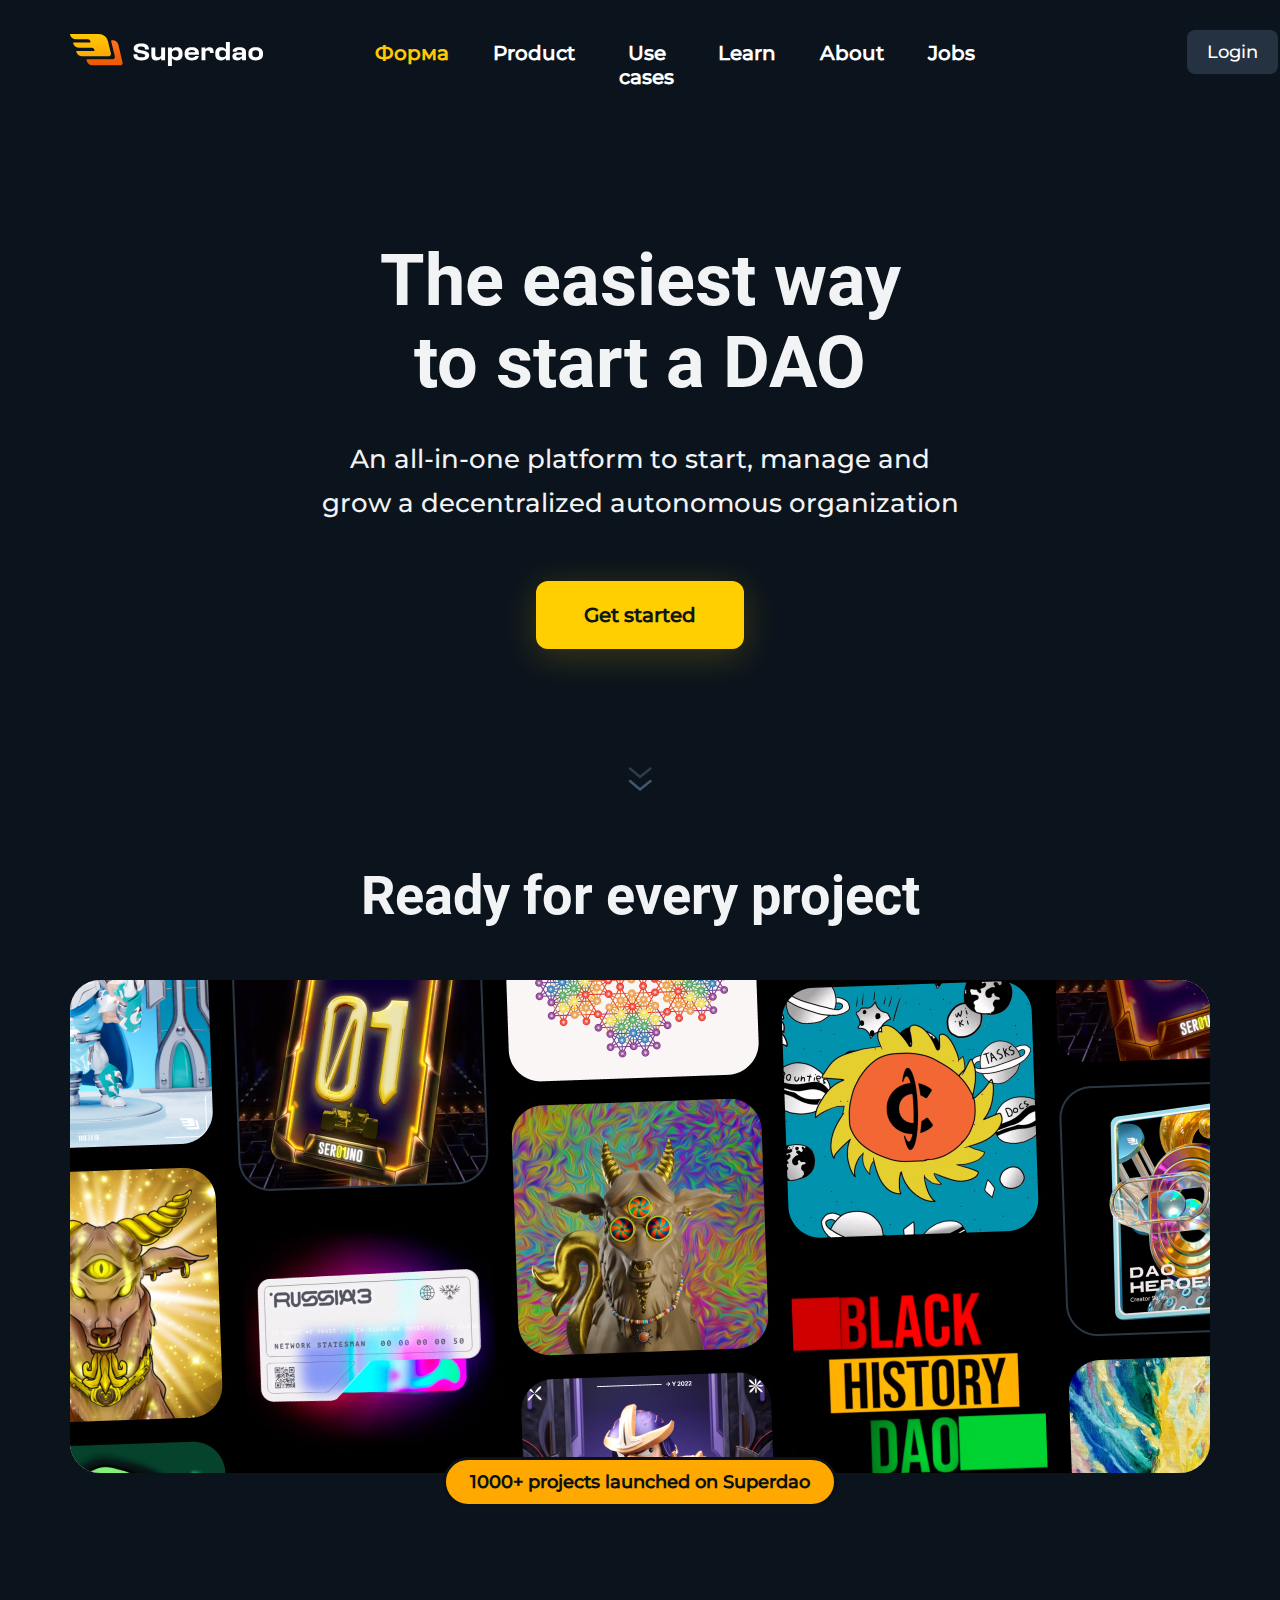
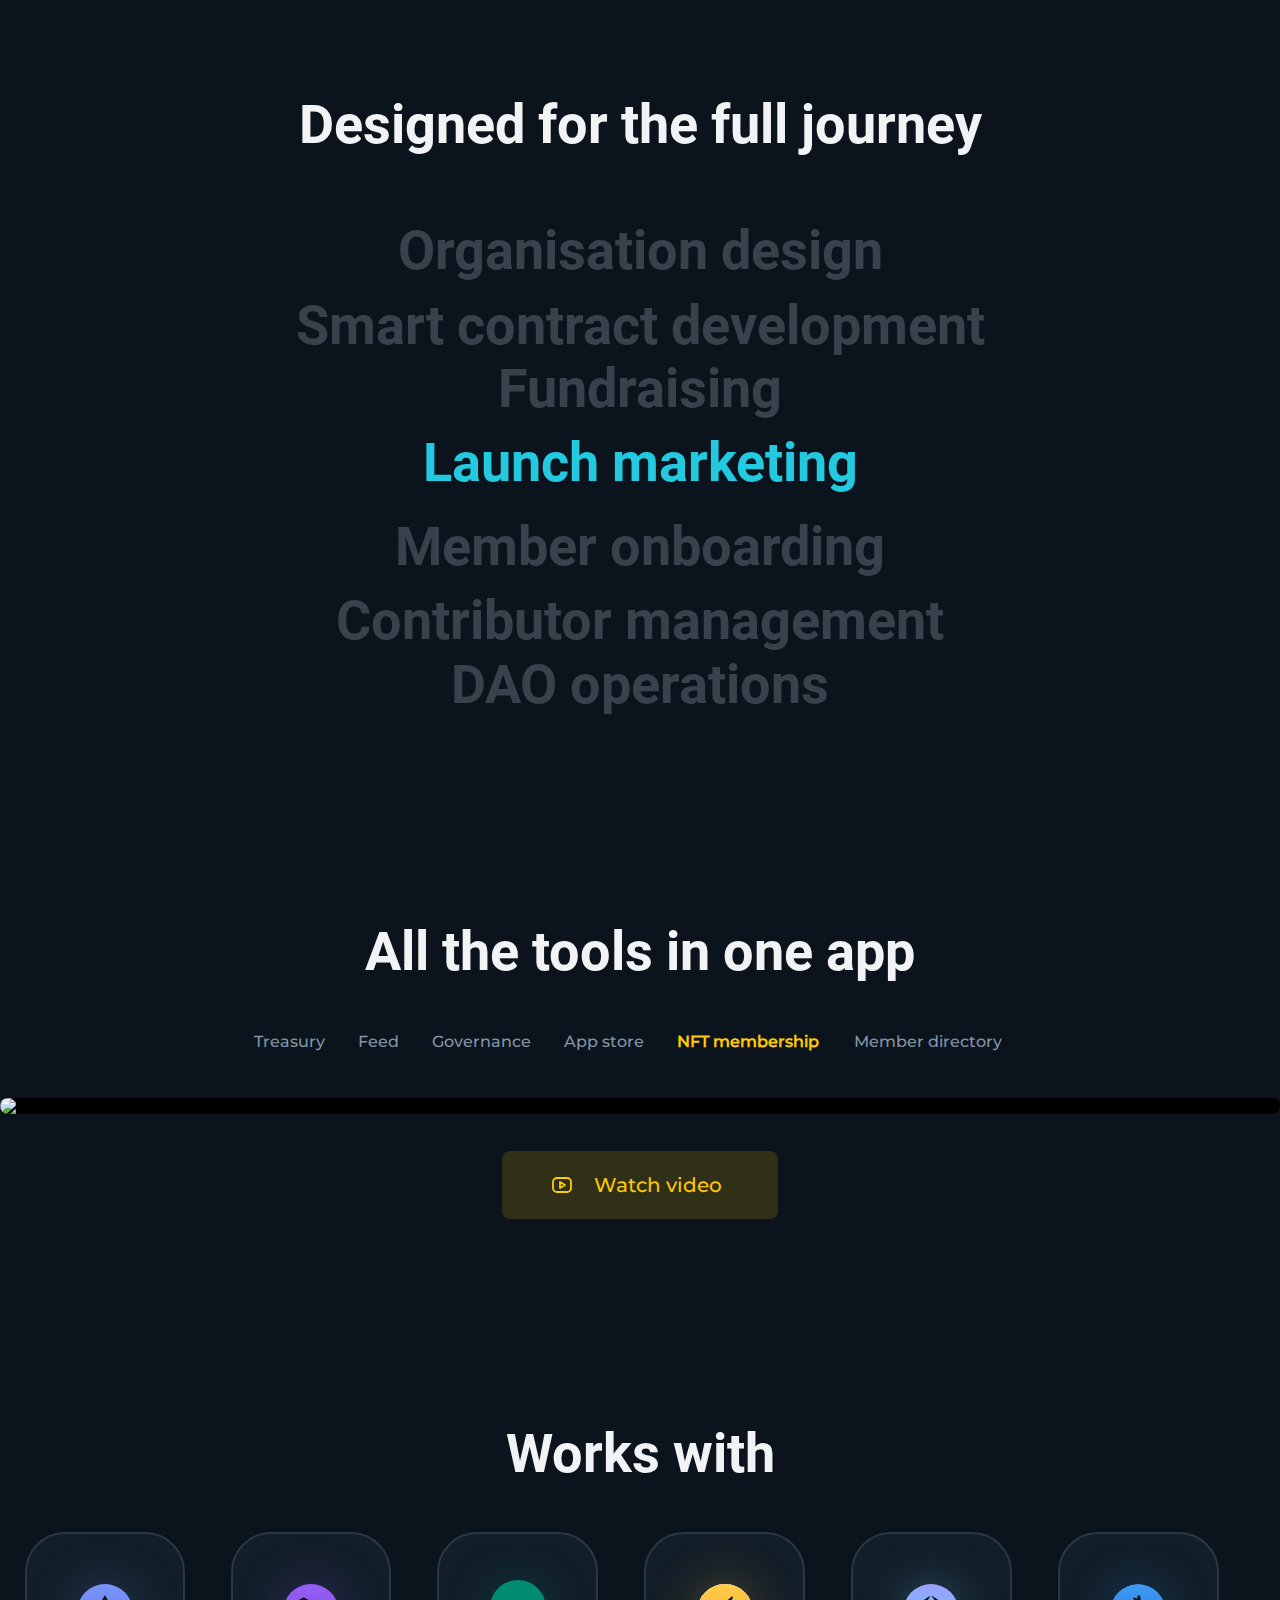
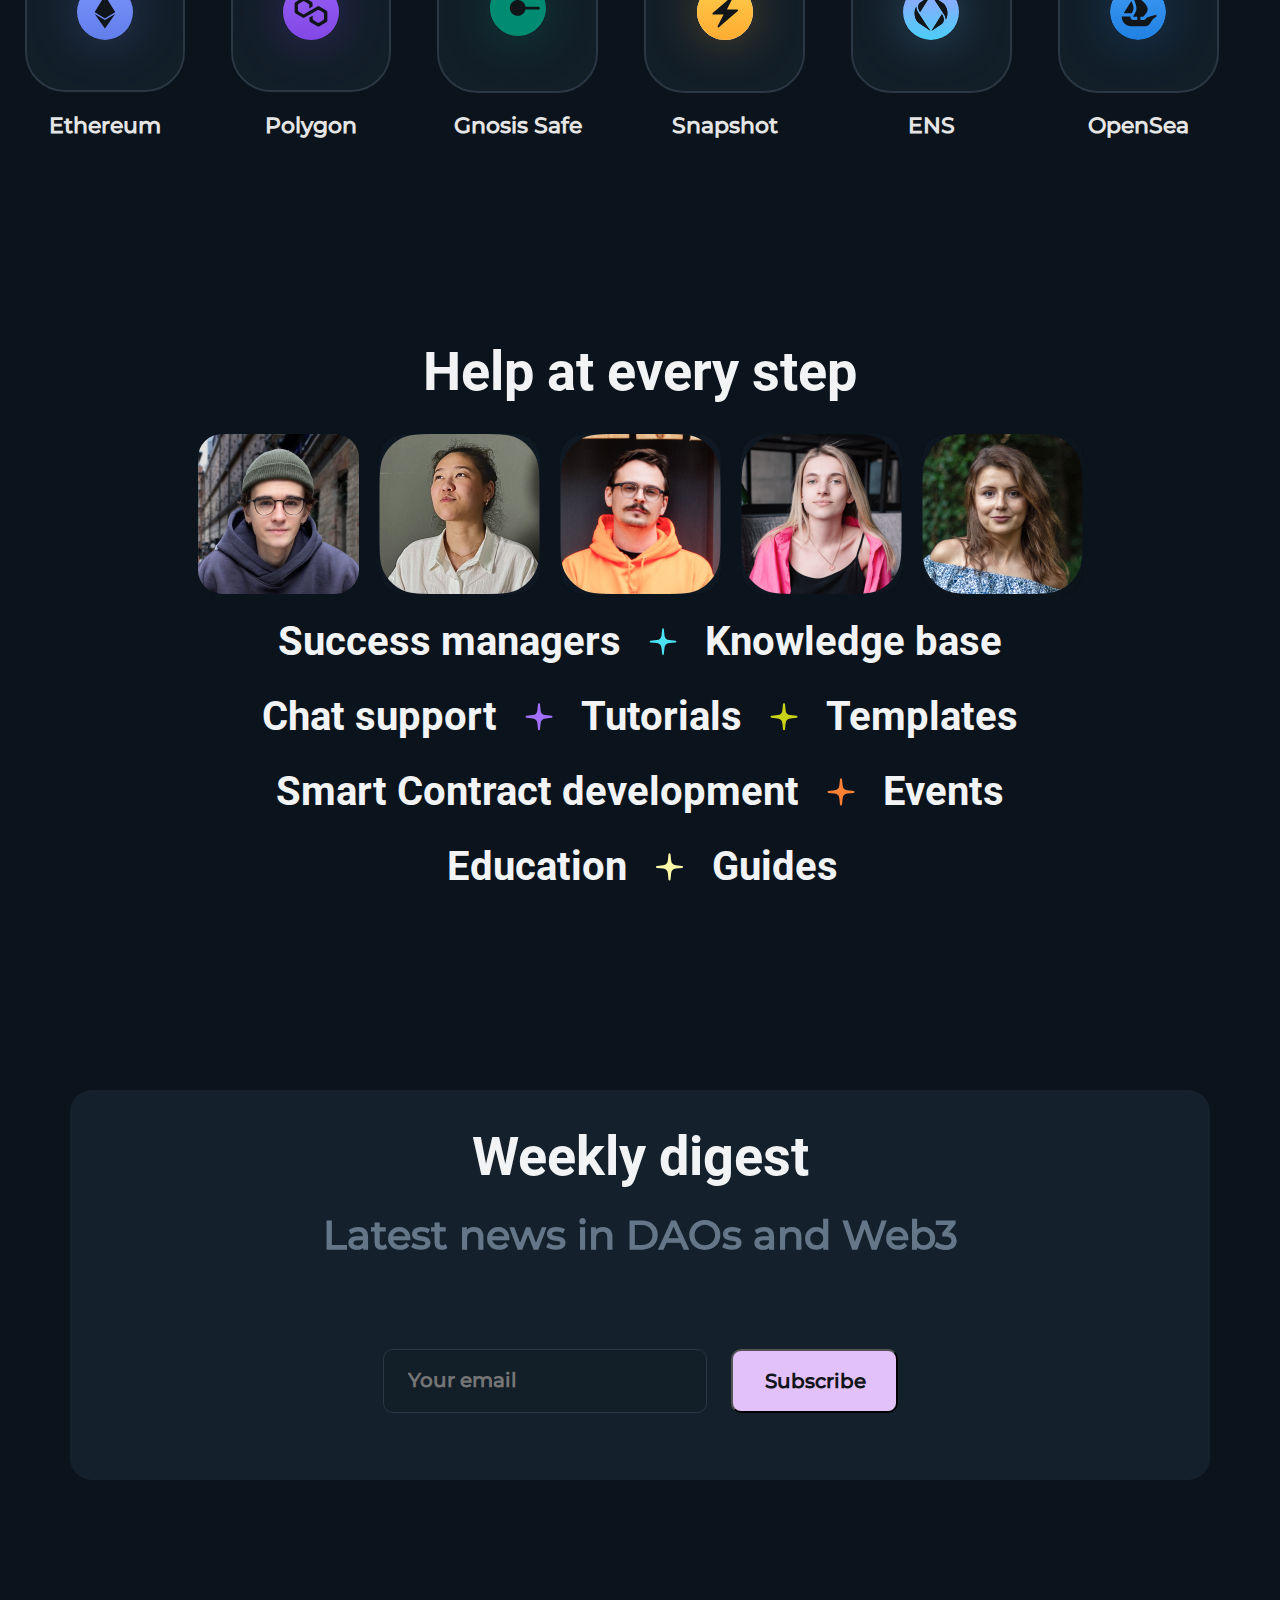
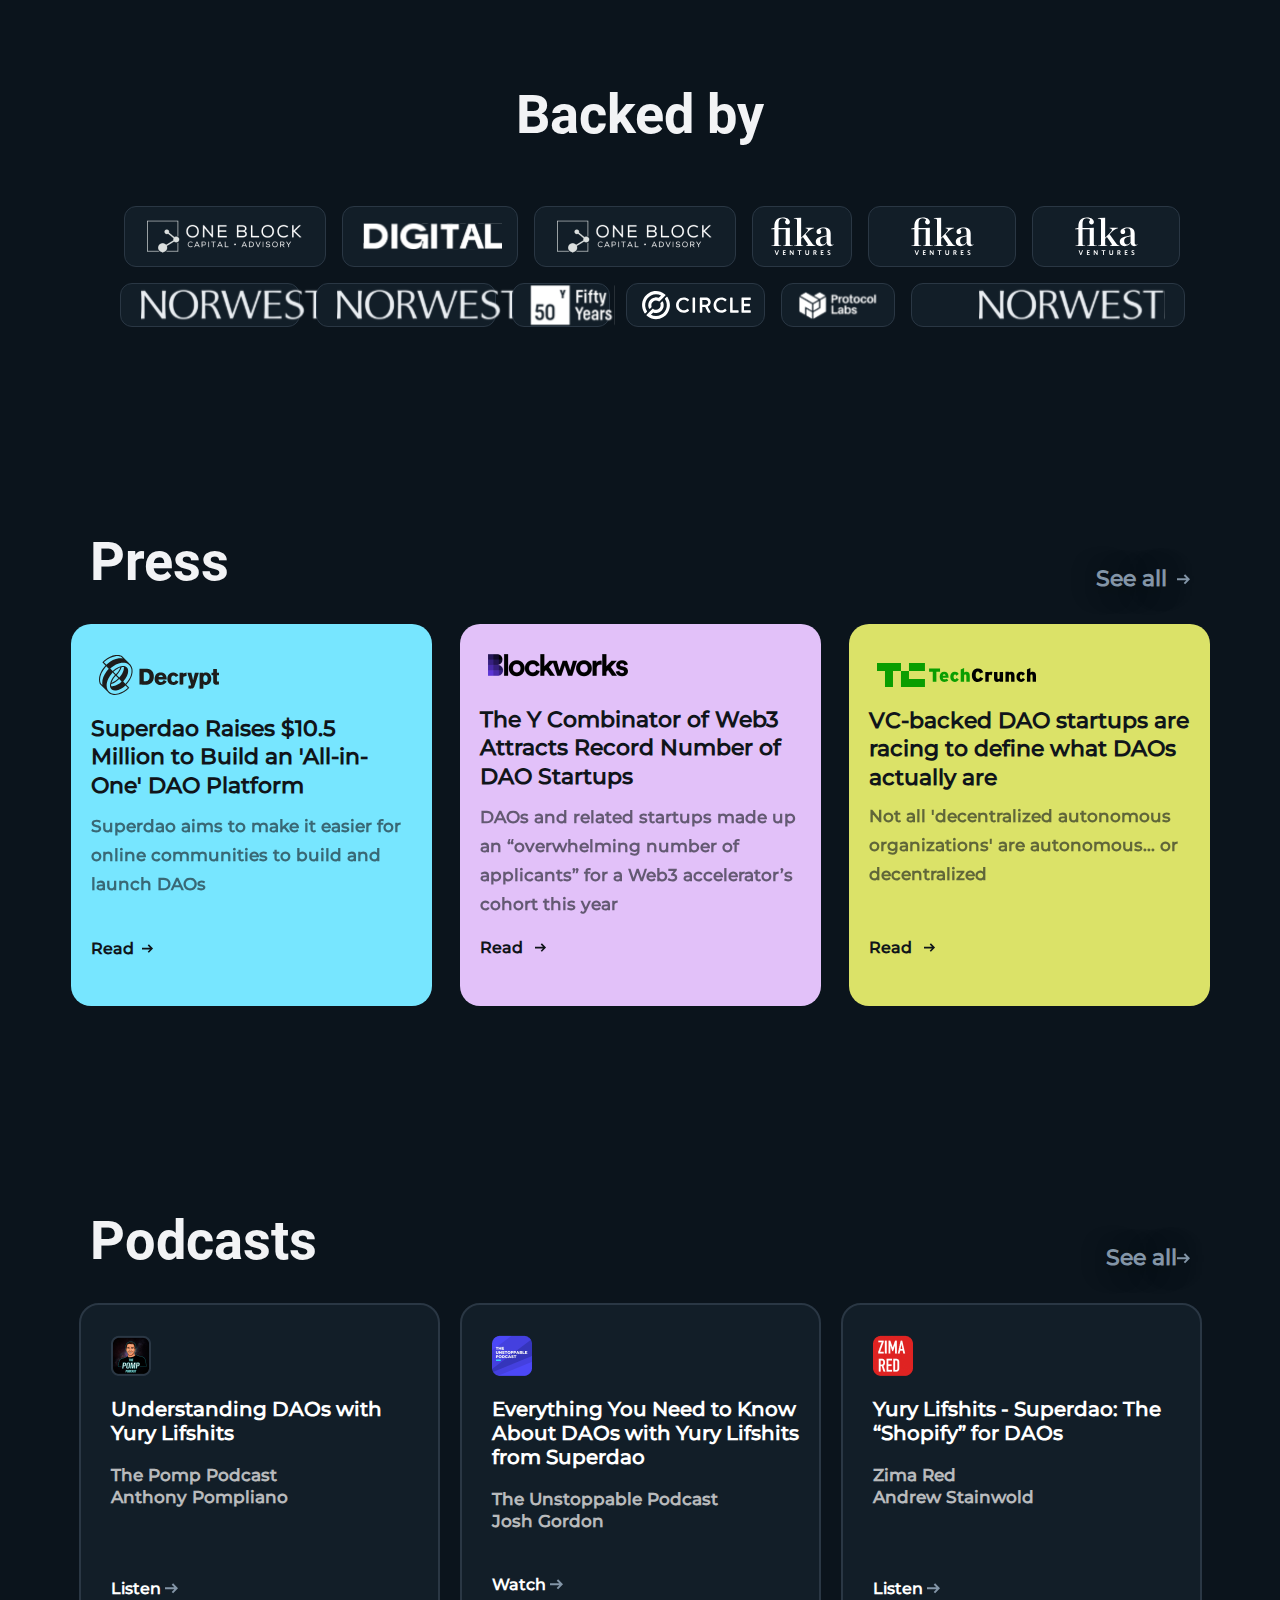
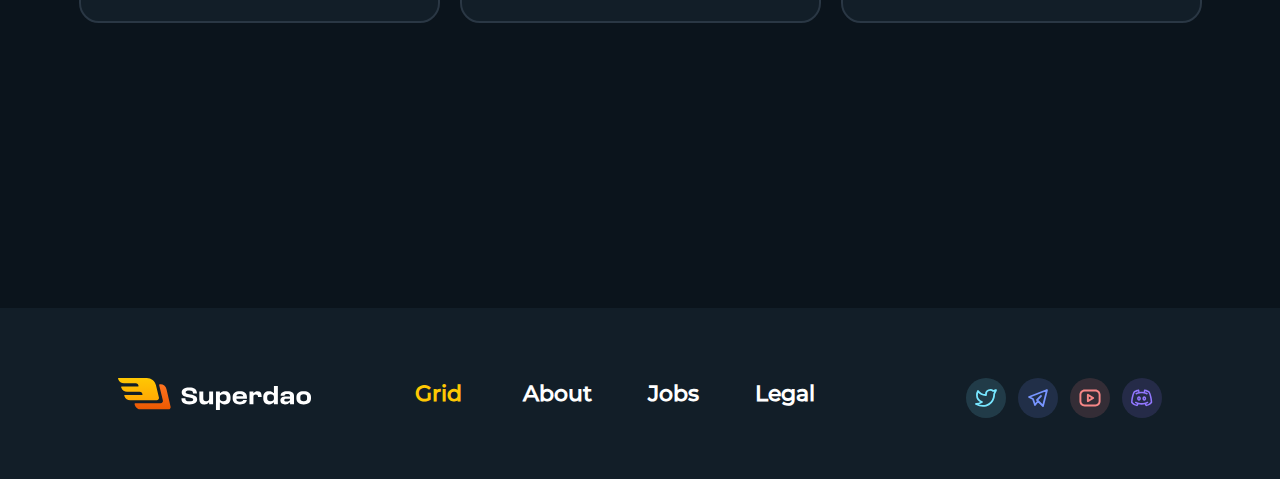
==== .github/index.html @ 83a558c1 "8 Лабораторная" ====
<!DOCTYPE html>
<html lang="en">
<head>
    <meta charset="UTF-8">
    <meta name="viewport" content="width=device-width, initial-scale=1.0">
    <link rel="stylesheet" href="normalize.css">
    <link rel="stylesheet" href="style.css">
    <title>Document</title>
</head>
<body>
    <header>
        <a href="" class="logotip">
            <picture>
                <source srcset="img/Logo.svg" media="(min-width: 1200px)">
                <img src="img/Logo-first.svg">
            </picture>
        </a>
        <a href="form.html" class="product-forma">Форма</a>
        <a href="" class="product">Product</a>
        <a href="" class="product">Use cases</a>
        <a href="" class="product">Learn</a>
        <a href="" class="product">About</a>
        <a href="" class="product-jobs">Jobs</a>
        <button type="button" class="button-on-gallery">
            <svg xmlns="http://www.w3.org/2000/svg" width="18" height="16" viewBox="0 0 18 16" fill="none">
                <path fill-rule="evenodd" clip-rule="evenodd" d="M2 0.25C1.30964 0.25
                0.75 0.809644 0.75 1.5C0.75 2.19036 1.30964 2.75 2 2.75H16C16.6904 2.75 17.25
                2.19036 17.25 1.5C17.25 0.809644 16.6904 0.25 16 0.25H2ZM0.75 8C0.75 7.30964 1.30964
                6.75 2 6.75H16C16.6904 6.75 17.25 7.30964 17.25 8C17.25 8.69036 16.6904 9.25 16 9.25H2C1.30964
                9.25 0.75 8.69036 0.75 8ZM0.75 14.5C0.75 13.8096 1.30964 13.25 2 13.25H16C16.6904 13.25 17.25
                13.8096 17.25 14.5C17.25 15.1904 16.6904 15.75 16 15.75H2C1.30964 15.75 0.75 15.1904 0.75 14.5Z" fill="#FFCF01"/>
            </svg>
        </button>
        <button type="button" class="login">
            Login
        </button>
    </header>
    <main>
        <section style="margin: 0 16px;">
            <h1 class = "main-title">The easiest way
                to start a DAO</h1>
            <p class = "second-title">An all-in-one platform to start, manage and grow a decentralized autonomous organization</p>
            <a href="" class = "get-started-button">Get started</a>
            <svg xmlns="http://www.w3.org/2000/svg" width="20" height="21" viewBox="0 0 20 21" fill="none" class="pointer">
                <path opacity="0.6" d="M1.95312 2L10.0484 8.88095L18.5484 2" stroke="#425870" stroke-width="2.02381" stroke-linecap="round"/>
                <path d="M1.95312 12.1191L10.0484 19.0001L18.5484 12.1191" stroke="#425870" stroke-width="2.02381" stroke-linecap="round"/>
              </svg>
              <svg xmlns="http://www.w3.org/2000/svg" width="24" height="25" viewBox="0 0 24 25" fill="none" class="pointer-second">
                <path opacity="0.6" d="M2 1.5L12 10L22.5 1.5" stroke="#425870" stroke-width="2.5" stroke-linecap="round"/>
                <path d="M2 14L12 22.5L22.5 14" stroke="#425870" stroke-width="2.5" stroke-linecap="round"/>
              </svg>
        </section>
        <section>
            <h2 class = "other-titles">Ready 
                for every project</h2>
            <ul class="list-project">
                <li class="ready-for-every-project"><p class="pink">Investment DAO</p></li>
                <li class="ready-for-every-project"><p class="yellow">Startup DAO</p></li>
                <li class="ready-for-every-project"><p class="purple">Service DAO</p></li>
                <li class="ready-for-every-project"><p class="blue">Community DAO</p></li>
                <li class="ready-for-every-project"><p class="blue">Impact DAO</p></li>
                <li class="ready-for-every-project"><p class="pink">DeFi DAO</p></li>
                <li class="button"><button type="button" class="button"><svg xmlns="http://www.w3.org/2000/svg" width="13" height="12" viewBox="0 0 13 12" fill="none">
                    <path d="M6.5 1L6.97023 5.52977L11.5 6L6.97023 6.47023L6.5 11L6.02977 6.47023L1.5 6L6.02977 5.52977L6.5 1Z" stroke="#505F6D" stroke-width="1.35356" stroke-linejoin="round"/>
                    </svg> More</button></li>
            </ul>
            <img src="img/Frame 5631123.jpg" alt="Projects" class="main-image">
            <img src="img/Frame 5631.jpg" alt="Projects" class="main-image-second">
            <img src="img/Frame 5535.jpg" alt="Projects" class="main-image-third">
            <img src="img/Frame 55354.jpg" alt="Projects" class="main-image-four">
            <p class="projects-launch">1000+ projects launched on Superdao</p>
        </section>
        <section>
            <h2 class = "Design-title">Designed 
                for the full journey</h2>
            <ul class="list-special">
                <li class="third-list-special">Organisation design </li>
                <li>Smart contract development</li>
                <li>Fundraising</li>
                <li class="four-list-special">Launch marketing</li>
                <li class="second-list-special">Member onboarding</li>
                <li>Contributor management</li>
                <li>DAO operations</li>
            </ul>
        </section>
        <section>
            <h2 class = "Tools-title">All the tools
                in one app</h2>
            <ul class="list-all-the-tools">
                <li class="treasury">Treasury</li>
                <svg xmlns="http://www.w3.org/2000/svg" width="3" height="3" viewBox="0 0 3 3" fill="none" class="dot">
                    <circle opacity="0.6" cx="1.5" cy="1.5" r="1.5" fill="#8395A7"/>
                  </svg>
                <li class="treasury">Feed</li>
                <svg xmlns="http://www.w3.org/2000/svg" width="3" height="3" viewBox="0 0 3 3" fill="none" class="dot">
                    <circle opacity="0.6" cx="1.5" cy="1.5" r="1.5" fill="#8395A7"/>
                  </svg>
                <li class="treasury">Governance</li>
                <svg xmlns="http://www.w3.org/2000/svg" width="3" height="3" viewBox="0 0 3 3" fill="none" class="dot">
                    <circle opacity="0.6" cx="1.5" cy="1.5" r="1.5" fill="#8395A7"/>
                  </svg>
                <li class="treasury">App store</li>
                <li class="NFT-membership">NFT membership</li>
                <svg xmlns="http://www.w3.org/2000/svg" width="3" height="3" viewBox="0 0 3 3" fill="none" class="dot">
                    <circle opacity="0.6" cx="1.5" cy="1.5" r="1.5" fill="#8395A7"/>
                  </svg>
                <li class="treasury">Member directory</li>
            </ul>
            <img src="img/1 NFT membershipsvg2.svg" alt="NFT" class="imagen">
            <img src="img/1 NFT membership.svg" alt="NFT" class="imagen-second">
            <img src="img/Group 5560 (1).svg" alt="NFT" class="imagen-third">
            <img src="img/Group 5560 (2).svg" alt="NFT" class="imagen-four">
            <a href="" class="button-youtube">
                <svg xmlns="http://www.w3.org/2000/svg" width="24" height="24" viewBox="0 0 24 24" fill="none" class="youtube-svg">
                    <g clip-path="url(#clip0_8758_39109)">
                    <path d="M17 5.00024H7C4.79086 5.00024 3 6.7911 3 9.00024V15.0002C3 17.2094 4.79086 19.0002 7 19.0002H17C19.2091 19.0002 21 17.2094 21 15.0002V9.00024C21 6.7911 19.2091 5.00024 17 5.00024Z" stroke="#FFCF01" stroke-width="1.8" stroke-linecap="round" stroke-linejoin="round"/>
                    <path d="M10 9L15 12L10 15V9Z" stroke="#FFCF01" stroke-width="1.8" stroke-linecap="round" stroke-linejoin="round"/>
                    </g>
                    <defs>
                    <clipPath id="clip0_8758_39109">
                    <rect width="24" height="24" fill="white"/>
                    </clipPath>
                    </defs>
                    </svg>
                    Watch video
            </a>
        </section>
        <section>
            <h2 class = "Works-with">Works with</h2>
            <ul class="list-project">
                <li class="work-with-text"><img src="img/Frame 5583.svg" alt="Ethereum"> <p> Ethereum</p></li>
                <li class="work-with-text"><img src="img/Frame 5502.svg" alt="Polygon"><p> Polygon</p></li>
                <li class="work-with-text"><img src="img/Frame 5584.svg" alt="Gnosis Safe"><p>Gnosis Safe</p></li>
                <li class="work-with-text"><img src="img/Frame 5585.svg" alt="Snapshot"><p>Snapshot</p></li>
                <li class="work-with-text"><img src="img/Frame 5586.svg" alt="ENS"><p>ENS</p></li>
                <li class="work-with-text"><img src="img/Frame 5582.svg" alt="OpenSea"><p>OpenSea</p></li>
            </ul>
            <ul class="list-project-second">
                <li class="work-with-text-1200"><img src="img/Frame 55583.svg" alt="Ethereum"> <p class="work-with-text-third"> Ethereum</p></li>
                <li class="work-with-text-1200"><img src="img/Frame 55502.svg" alt="Polygon"><p class="work-with-text-third"> Polygon</p></li>
                <li class="work-with-text-1200"><img src="img/Frame 55608.svg" alt="Gnosis Safe" class="work-with-text-second"><p class="work-with-text-third">Gnosis Safe</p></li>
                <li class="work-with-text-1200"><img src="img/Frame 2091.svg" alt="Snapshot" class="work-with-text-second"><p class="work-with-text-third">Snapshot</p></li>
                <li class="work-with-text-1200"><img src="img/Avatar.svg" alt="ENS" class="work-with-text-second"><p class="work-with-text-third">ENS</p></li>
                <li class="work-with-text-1200"><img src="img/icon_opensea.svg" alt="OpenSea" class="work-with-text-second"><p class="work-with-text-third">OpenSea</p></li>
            </ul>
        </section>
        <section>
            <h2 class = "emp-title">Help at every step</h2>
            <ul class="list-project-help">
                <li class="Help-emp"><img src="img/image 124.jpg" alt="employee" class="image"></li>
                <li class="Help-emp"><img src="img/image 121.jpg" alt="employee" class="image"></li>
                <li class="Help-emp"><img src="img/Sergey Zanozin 2 2.jpg" alt="employee" class="image"></li>
                <li class="Help-emp"><img src="img/IMG_4390-Edit 2.jpg" alt="employee" class="image"></li>
                <li class="Help-emp"><img src="img/image 125.jpg" alt="employee" class="image"></li>
            </ul>
            <ul class="list-project-help-second">
                <li class="Help-emp"><img src="img/image 1124.jpg" alt="employee" class="image"></li>
                <li class="Help-emp"><img src="img/image 1121.jpg" alt="employee" class="image"></li>
                <li class="Help-emp"><img src="img/Sergey Zanozin 12 2.jpg" alt="employee" class="image"></li>
                <li class="Help-emp"><img src="img/IMG_14390-Edit 2.jpg" alt="employee" class="image"></li>
                <li class="Help-emp"><img src="img/image 1125.jpg" alt="employee" class="image"></li>
            </ul>
            <ul class="help-step">
                <li class="help-at-every-step">Success managers</li>
                <svg xmlns="http://www.w3.org/2000/svg" width="16" height="16" viewBox="0 0 16 16" fill="none" class="star">
                    <path d="M8 1.50024L8.338 4.7563C8.49726 6.29041 9.70983 7.50299 11.2439 7.66224L14.5 8.00024L11.2439 8.33825C9.70983 8.4975 8.49726 9.71008 8.338 11.2442L8 14.5002L7.662 11.2442C7.50274 9.71008 6.29017 8.4975 4.75605 8.33825L1.5 8.00024L4.75605 7.66224C6.29017 7.50299 7.50274 6.29041 7.662 4.7563L8 1.50024Z" fill="#4BE1F4" stroke="#4BE1F4" stroke-width="1.02688" stroke-linejoin="round"/>
                </svg>
                <li class="help-at-every-step">Tutorials</li>
                <li class="help-at-every-step">Chat support</li>
                <svg xmlns="http://www.w3.org/2000/svg" width="17" height="16" viewBox="0 0 17 16" fill="none" class="star">
                    <path d="M8.5 1.00024L8.864 4.50676C9.03551 6.15889 10.3414 7.46474 11.9935 7.63624L15.5 8.00024L11.9935 8.36425C10.3414 8.53575 9.03551 9.8416 8.864 11.4937L8.5 15.0002L8.136 11.4937C7.96449 9.8416 6.65864 8.53575 5.00652 8.36425L1.5 8.00024L5.00652 7.63624C6.65864 7.46474 7.96449 6.15889 8.136 4.50676L8.5 1.00024Z" fill="#A36FFE" stroke="#A36FFE" stroke-width="1.10587" stroke-linejoin="round"/>
                  </svg>
                <li class="help-at-every-step">Knowledge base</li>
                <li class="help-at-every-step">Templates</li>
                <svg xmlns="http://www.w3.org/2000/svg" width="16" height="16" viewBox="0 0 16 16" fill="none" class="star">
                    <path d="M8 1.00024L8.364 4.50676C8.53551 6.15889 9.84136 7.46474 11.4935 7.63624L15 8.00024L11.4935 8.36425C9.84136 8.53575 8.53551 9.8416 8.364 11.4937L8 15.0002L7.636 11.4937C7.46449 9.8416 6.15864 8.53575 4.50652 8.36425L1 8.00024L4.50652 7.63624C6.15864 7.46474 7.46449 6.15889 7.636 4.50676L8 1.00024Z" fill="#C8D316" stroke="#C8D316" stroke-width="1.10587" stroke-linejoin="round"/>
                  </svg>
                <li class="help-at-every-step">Events</li>
                <li class="help-at-every-step">Smart Contract development</li>
                <li class="help-at-every-step">Education</li>
                <svg xmlns="http://www.w3.org/2000/svg" width="17" height="16" viewBox="0 0 17 16" fill="none" class="star">
                    <path d="M8.5 1.00024L8.864 4.50676C9.03551 6.15889 10.3414 7.46474 11.9935 7.63624L15.5 8.00024L11.9935 8.36425C10.3414 8.53575 9.03551 9.8416 8.864 11.4937L8.5 15.0002L8.136 11.4937C7.96449 9.8416 6.65864 8.53575 5.00652 8.36425L1.5 8.00024L5.00652 7.63624C6.65864 7.46474 7.96449 6.15889 8.136 4.50676L8.5 1.00024Z" fill="#FF8135" stroke="#FF8135" stroke-width="1.10587" stroke-linejoin="round"/>
                  </svg>
                <li class="help-at-every-step">Guides</li>
            </ul>
            <ul class="help-step-second">
                <li class="help-at-every-step-secondd">Success managers</li> 
                <svg xmlns="http://www.w3.org/2000/svg" width="28" height="27" viewBox="0 0 28 27" fill="none" class="star-second">
                    <path d="M14.0007 1.0697L14.6507 7.33168C14.957 10.2821 17.289 12.6141 20.2394 12.9203L26.5013 13.5704L20.2394 14.2204C17.289 14.5267 14.957 16.8587 14.6507 19.8091L14.0007 26.071L13.3506 19.8091C13.0444 16.8587 10.7124 14.5267 7.76197 14.2204L1.5 13.5704L7.76198 12.9203C10.7124 12.6141 13.0444 10.2821 13.3506 7.33168L14.0007 1.0697Z" fill="#4BE1F4" stroke="#4BE1F4" stroke-width="1.64987" stroke-linejoin="round"/>
                  </svg>
                <li class="help-at-every-step-secondd">Knowledge base</li>   
                <li class="help-at-every-step-secondd">Chat support</li>    
                <svg xmlns="http://www.w3.org/2000/svg" width="28" height="28" viewBox="0 0 28 28" fill="none" class="star-second">
                    <path d="M14 1.22803L14.65 7.48967C14.9563 10.4399 17.2881 12.7718 20.2384 13.078L26.5 13.728L20.2384 14.378C17.2881 14.6843 14.9563 17.0162 14.65 19.9664L14 26.228L13.35 19.9664C13.0437 17.0162 10.7119 14.6843 7.76164 14.378L1.5 13.728L7.76164 13.078C10.7119 12.7718 13.0437 10.4399 13.35 7.48967L14 1.22803Z" fill="#A36FFE" stroke="#A36FFE" stroke-width="2.03018" stroke-linejoin="round"/>
                  </svg>
                <li class="help-at-every-step-secondd">Tutorials</li>
                <svg xmlns="http://www.w3.org/2000/svg" width="28" height="28" viewBox="0 0 28 28" fill="none" class="star-second">
                    <path d="M14 1.22803L14.65 7.48967C14.9563 10.4399 17.2881 12.7718 20.2384 13.078L26.5 13.728L20.2384 14.378C17.2881 14.6843 14.9563 17.0162 14.65 19.9664L14 26.228L13.35 19.9664C13.0437 17.0162 10.7119 14.6843 7.76164 14.378L1.5 13.728L7.76164 13.078C10.7119 12.7718 13.0437 10.4399 13.35 7.48967L14 1.22803Z" fill="#C8D316" stroke="#C8D316" stroke-width="2.03018" stroke-linejoin="round"/>
                  </svg>
                <li class="help-at-every-step-secondd">Templates</li>
                <li class="help-at-every-step-secondd">Smart Contract development</li>
                <svg xmlns="http://www.w3.org/2000/svg" width="28" height="28" viewBox="0 0 28 28" fill="none" class="star-second">
                    <path d="M14 1.38574L14.65 7.64738C14.9563 10.5976 17.2881 12.9295 20.2384 13.2357L26.5 13.8857L20.2384 14.5357C17.2881 14.842 14.9563 17.1739 14.65 20.1241L14 26.3857L13.35 20.1241C13.0437 17.1739 10.7119 14.842 7.76164 14.5357L1.5 13.8857L7.76164 13.2357C10.7119 12.9295 13.0437 10.5976 13.35 7.64738L14 1.38574Z" fill="#FF8135" stroke="#FF8135" stroke-width="2.03018" stroke-linejoin="round"/>
                  </svg>
                <li class="help-at-every-step-secondd">Events</li>
                <li class="help-at-every-step-secondd-education">Education</li>
                <svg xmlns="http://www.w3.org/2000/svg" width="29" height="28" viewBox="0 0 29 28" fill="none" class="star-second">
                    <path d="M14.5 1.38574L15.15 7.64738C15.4563 10.5976 17.7881 12.9295 20.7384 13.2357L27 13.8857L20.7384 14.5357C17.7881 14.842 15.4563 17.1739 15.15 20.1241L14.5 26.3857L13.85 20.1241C13.5437 17.1739 11.2119 14.842 8.26164 14.5357L2 13.8857L8.26164 13.2357C11.2119 12.9295 13.5437 10.5976 13.85 7.64738L14.5 1.38574Z" fill="#FFFBA8" stroke="#FFFBA8" stroke-width="2.03018" stroke-linejoin="round"/>
                  </svg>
                <li class="help-at-every-step-secondd">Guides</li>
            </ul>
            <ul class="help-step-third">
                <li class="help-at-every-step-third">Success managers</li>  
                <svg xmlns="http://www.w3.org/2000/svg" width="34" height="34" viewBox="0 0 34 34" fill="none" class="star-third">
                    <path d="M17 2L17.78 9.51397C18.1475 13.0542 20.9458 15.8525 24.486 16.22L32 17L24.486 17.78C20.9458 18.1475 18.1475 20.9458 17.78 24.486L17 32L16.22 24.486C15.8525 20.9458 13.0542 18.1475 9.51397 17.78L2 17L9.51397 16.22C13.0542 15.8525 15.8525 13.0542 16.22 9.51397L17 2Z" fill="#4BE1F4"/>
                    <path d="M17 2L17.78 9.51397C18.1475 13.0542 20.9458 15.8525 24.486 16.22L32 17L24.486 17.78C20.9458 18.1475 18.1475 20.9458 17.78 24.486L17 32L16.22 24.486C15.8525 20.9458 13.0542 18.1475 9.51397 17.78L2 17L9.51397 16.22C13.0542 15.8525 15.8525 13.0542 16.22 9.51397L17 2Z" stroke="#4BE1F4" stroke-width="2.3097" stroke-linejoin="round"/>
                  </svg>
                <li class="help-at-every-step-third">Knowledge base</li>      
                <li class="help-at-every-step-third">Chat support</li>
                <svg xmlns="http://www.w3.org/2000/svg" width="34" height="34" viewBox="0 0 34 34" fill="none" class="star-third">
                    <path d="M17 2L17.78 9.51397C18.1475 13.0542 20.9458 15.8525 24.486 16.22L32 17L24.486 17.78C20.9458 18.1475 18.1475 20.9458 17.78 24.486L17 32L16.22 24.486C15.8525 20.9458 13.0542 18.1475 9.51397 17.78L2 17L9.51397 16.22C13.0542 15.8525 15.8525 13.0542 16.22 9.51397L17 2Z" fill="#A36FFE"/>
                    <path d="M17 2L17.78 9.51397C18.1475 13.0542 20.9458 15.8525 24.486 16.22L32 17L24.486 17.78C20.9458 18.1475 18.1475 20.9458 17.78 24.486L17 32L16.22 24.486C15.8525 20.9458 13.0542 18.1475 9.51397 17.78L2 17L9.51397 16.22C13.0542 15.8525 15.8525 13.0542 16.22 9.51397L17 2Z" stroke="#A36FFE" stroke-width="2.3097" stroke-linejoin="round"/>
                  </svg>
                <li class="help-at-every-step-third">Tutorials</li>
                <svg xmlns="http://www.w3.org/2000/svg" width="34" height="34" viewBox="0 0 34 34" fill="none" class="star-third">
                    <path d="M17 2L17.78 9.51397C18.1475 13.0542 20.9458 15.8525 24.486 16.22L32 17L24.486 17.78C20.9458 18.1475 18.1475 20.9458 17.78 24.486L17 32L16.22 24.486C15.8525 20.9458 13.0542 18.1475 9.51397 17.78L2 17L9.51397 16.22C13.0542 15.8525 15.8525 13.0542 16.22 9.51397L17 2Z" fill="#C8D316" stroke="#C8D316" stroke-width="2.3097" stroke-linejoin="round"/>
                  </svg>
                <li class="help-at-every-step-third">Templates</li>
                <li class="help-at-every-step-third">Smart Contract development</li>
                <svg xmlns="http://www.w3.org/2000/svg" width="33" height="34" viewBox="0 0 33 34" fill="none" class="star-third">
                    <path d="M16.125 1.875L16.9115 9.45159C17.2821 13.0214 20.1036 15.8429 23.6734 16.2135L31.25 17L23.6734 17.7865C20.1036 18.1571 17.2821 20.9786 16.9115 24.5484L16.125 32.125L15.3385 24.5484C14.9679 20.9786 12.1464 18.1571 8.57658 17.7865L1 17L8.57659 16.2135C12.1464 15.8429 14.9679 13.0214 15.3385 9.45158L16.125 1.875Z" fill="#FF8135"/>
                    <path d="M16.125 1.875L16.9115 9.45159C17.2821 13.0214 20.1036 15.8429 23.6734 16.2135L31.25 17L23.6734 17.7865C20.1036 18.1571 17.2821 20.9786 16.9115 24.5484L16.125 32.125L15.3385 24.5484C14.9679 20.9786 12.1464 18.1571 8.57658 17.7865L1 17L8.57659 16.2135C12.1464 15.8429 14.9679 13.0214 15.3385 9.45158L16.125 1.875Z" stroke="#FF8135" stroke-width="1.99624" stroke-linejoin="round"/>
                  </svg>
                <li class="help-at-every-step-third">Events</li>
                <li class="help-at-every-step-third-education">Education</li>
                <svg xmlns="http://www.w3.org/2000/svg" width="33" height="34" viewBox="0 0 33 34" fill="none" class="star-third">
                    <path d="M16.125 1.875L16.9115 9.45159C17.2821 13.0214 20.1036 15.8429 23.6734 16.2135L31.25 17L23.6734 17.7865C20.1036 18.1571 17.2821 20.9786 16.9115 24.5484L16.125 32.125L15.3385 24.5484C14.9679 20.9786 12.1464 18.1571 8.57658 17.7865L1 17L8.57659 16.2135C12.1464 15.8429 14.9679 13.0214 15.3385 9.45158L16.125 1.875Z" fill="#FFFBA8" stroke="#FFFBA8" stroke-width="1.99624" stroke-linejoin="round"/>
                  </svg>
                <li class="help-at-every-step-third">Guides</li>
            </ul>
        </section>
        <section>
            <form action="//httpbin.org/post" class="forma" method="post" enctype="multipart/form-data">
                <h2 class ="Weekly-digest">Weekly digest</h2>
                <p class="news">Latest news in DAOs and Web3</p>
                <div class="divich">
                    <input type="email" placeholder="Your email" name="email" id="email" class="input-email">
                    <button type="submit" class="subscribe">Subscribe</button>
                </div>
            </form>
        </section>
        <section class="backed-by-badge">
        <div class="class">
            <h2 class = "another-titles">Backed by</h2 >
            <ul class="backed-by">
                <li class="company-second">
                    <img src="img/222 1.png" alt="Company">
                    <p></p>
                </li>
                <li class="company">
                    <img src="img/wordmark-white.svg" alt="Company">
                    <p></p>
                </li>
                <li class="company-second">
                    <img src="img/222 1.png" alt="Company">
                    <p></p>
                </li>
                <li class="vika">
                    <svg xmlns="http://www.w3.org/2000/svg" width="98" height="59" viewBox="0 0 98 59" fill="none">
  <path fill-rule="evenodd" clip-rule="evenodd" d="M21.551 43.3335L23.3128 48.0245H24.2144L26.0111 43.2163H25.0542L23.7977 46.8375L22.5214 43.1668L21.551 43.3335ZM29.917 43.2157V48.0024H32.768V47.2264H30.825V45.9087H32.3927L32.268 45.118H30.825V43.9929H32.6981V43.2157H29.917ZM39.7813 43.2157V46.3529L37.6308 43.2163H36.7631V48.003H37.6163V44.7082L39.8716 48.0035H40.635V43.2157H39.7813ZM44.5963 43.2157V44.0133H46.0177V48.0041H46.9403V44.0133H48.4456L48.3139 43.2163L44.5963 43.2157ZM56.1659 46.1297V43.2168H55.2428V46.1227C55.2428 46.8596 54.903 47.2898 54.2235 47.2898C53.5504 47.2898 53.2181 46.831 53.2181 46.1028V43.2168H52.302V46.1507C52.302 47.3995 53.0579 48.0869 54.217 48.0869C55.3751 48.0869 56.1654 47.3995 56.1654 46.1292L56.1659 46.1297ZM62.6174 45.9985C63.2066 45.7833 63.5744 45.3466 63.5744 44.6523C63.5744 43.7218 62.9292 43.2163 61.861 43.2163H60.3755V48.003H61.2927V46.1711H61.7088L62.9572 48.0519L63.8937 47.8787L62.6174 45.9985ZM62.6722 44.7007C62.6722 45.1998 62.3185 45.4698 61.7497 45.4698H61.2857V43.951H61.7911C62.3674 43.951 62.6728 44.2215 62.6728 44.7002L62.6722 44.7007ZM70.5941 48.0035V47.2264H68.6522V45.9087H70.2199L70.0952 45.117H68.6528V43.9929H70.5259V43.2168H67.7437V48.0035H70.5941ZM77.5031 46.6363C77.5031 45.8941 77.1429 45.5542 76.1575 45.1519C75.4919 44.8744 75.3392 44.7287 75.3392 44.4237C75.3392 44.1317 75.5408 43.9101 75.9983 43.9101C76.3725 43.9101 76.7817 44.0553 77.1284 44.2839L77.2671 43.4513C76.9204 43.2711 76.5467 43.1609 76.0048 43.1609C75.1102 43.1609 74.458 43.653 74.458 44.5001C74.458 45.2423 74.8322 45.5467 75.7618 45.9286C76.4553 46.2265 76.622 46.3723 76.622 46.7262C76.622 47.108 76.3306 47.3092 75.9069 47.3092C75.4285 47.3092 74.9295 47.122 74.5274 46.8859L74.3876 47.7249C74.858 47.9479 75.3725 48.0618 75.893 48.0584C76.8166 48.0584 77.5026 47.5727 77.5026 46.6358L77.5031 46.6363ZM18.5914 38.9894H28.1686V38.5162C26.1982 38.4769 25.5278 38.2015 25.5278 37.0188V22.1962H32.7013V37.0188C32.7013 38.2021 31.9917 38.4764 30.2578 38.5167V38.99H39.7173V38.5167C37.3131 38.4774 36.84 38.2021 36.84 37.0194V20.7365L31.4798 20.9731H25.5283V17.3073C25.5283 14.2717 26.0015 13.0492 26.8283 12.2215C27.538 11.5514 28.524 11.1964 29.825 11.1964C31.4798 11.1964 32.7411 12.0247 33.2148 12.9314C32.5438 13.4047 32.0712 14.2319 32.0712 15.0209C32.0712 16.7151 33.2927 17.3863 34.554 17.3863C35.9341 17.3863 36.8803 16.3612 36.8803 14.9026C36.8803 12.8911 34.8696 10.487 29.7853 10.487C27.1842 10.487 25.0558 11.1571 23.5187 12.6948C22.1386 14.1147 21.3897 16.1638 21.3897 19.5145V20.8548L18 21.7223V22.2354H21.3897V37.0183C21.3897 38.2015 20.8376 38.4758 18.5908 38.5162V38.9894H18.5914ZM48.1473 31.6566L49.9214 29.8829L54.2955 36.2293C55.2417 37.6094 55.1235 38.3193 53.0751 38.5167V38.99H62.4158V38.5167C60.6024 38.3198 60.2083 38.0047 58.5137 35.6L52.6015 27.2416L54.7305 25.1128C57.2519 22.6678 58.6713 21.761 60.9572 21.2888V20.8155H52.6015V21.2888C55.3595 21.8008 55.6358 22.9437 53.9412 24.7181L48.1473 30.6719V10.7236L40.8555 10.9592V11.4325C43.6146 11.5116 44.0092 12.1026 44.0092 13.4429V37.0183C44.0092 38.2015 43.4963 38.4758 41.2103 38.5162V38.9894H50.237V38.5162C48.6994 38.4769 48.1473 38.2015 48.1473 37.0188V31.6566ZM70.1049 37.4125C68.0942 37.4125 67.1888 36.0722 67.1888 34.1801C67.1888 31.4991 68.3318 30.3562 73.5737 29.3305V35.2053C72.7844 36.3094 71.5232 37.4131 70.1044 37.4131L70.1049 37.4125ZM67.8184 39.2266C70.2619 39.2266 72.1151 37.8471 73.6124 36.1126H73.7699C74.0064 38.2413 74.8344 39.1481 77.0413 39.1481C78.4209 39.1481 79.4456 38.6748 80.8251 37.8073L80.6676 37.4136C78.3816 38.3602 77.672 37.5319 77.672 35.6011V26.4149C77.672 22.3543 75.3064 20.6198 70.8538 20.6198C66.4001 20.6198 63.5233 22.315 63.5233 24.6411C63.5233 25.9427 64.4292 26.9673 65.8093 26.9673C67.3469 26.9673 68.1748 26.0207 68.1748 24.6411C68.1748 23.8521 67.7797 23.1427 67.1103 22.5113C67.8189 21.8025 69.0404 21.369 70.3807 21.369C72.7065 21.369 73.5742 22.7878 73.5742 25.7448V28.5829C72.6667 29.0159 68.0555 29.2525 65.1389 30.8687C63.4841 31.7755 62.7744 33.3132 62.7744 34.8508C62.7744 37.0586 64.3109 39.2266 67.8189 39.2266" fill="white"/> 
                </svg>
                    <p></p>
                </li>
                <li class="vika-second">
                    <svg xmlns="http://www.w3.org/2000/svg" width="98" height="59" viewBox="0 0 98 59" fill="none">
  <path fill-rule="evenodd" clip-rule="evenodd" d="M21.551 43.3335L23.3128 48.0245H24.2144L26.0111 43.2163H25.0542L23.7977 46.8375L22.5214 43.1668L21.551 43.3335ZM29.917 43.2157V48.0024H32.768V47.2264H30.825V45.9087H32.3927L32.268 45.118H30.825V43.9929H32.6981V43.2157H29.917ZM39.7813 43.2157V46.3529L37.6308 43.2163H36.7631V48.003H37.6163V44.7082L39.8716 48.0035H40.635V43.2157H39.7813ZM44.5963 43.2157V44.0133H46.0177V48.0041H46.9403V44.0133H48.4456L48.3139 43.2163L44.5963 43.2157ZM56.1659 46.1297V43.2168H55.2428V46.1227C55.2428 46.8596 54.903 47.2898 54.2235 47.2898C53.5504 47.2898 53.2181 46.831 53.2181 46.1028V43.2168H52.302V46.1507C52.302 47.3995 53.0579 48.0869 54.217 48.0869C55.3751 48.0869 56.1654 47.3995 56.1654 46.1292L56.1659 46.1297ZM62.6174 45.9985C63.2066 45.7833 63.5744 45.3466 63.5744 44.6523C63.5744 43.7218 62.9292 43.2163 61.861 43.2163H60.3755V48.003H61.2927V46.1711H61.7088L62.9572 48.0519L63.8937 47.8787L62.6174 45.9985ZM62.6722 44.7007C62.6722 45.1998 62.3185 45.4698 61.7497 45.4698H61.2857V43.951H61.7911C62.3674 43.951 62.6728 44.2215 62.6728 44.7002L62.6722 44.7007ZM70.5941 48.0035V47.2264H68.6522V45.9087H70.2199L70.0952 45.117H68.6528V43.9929H70.5259V43.2168H67.7437V48.0035H70.5941ZM77.5031 46.6363C77.5031 45.8941 77.1429 45.5542 76.1575 45.1519C75.4919 44.8744 75.3392 44.7287 75.3392 44.4237C75.3392 44.1317 75.5408 43.9101 75.9983 43.9101C76.3725 43.9101 76.7817 44.0553 77.1284 44.2839L77.2671 43.4513C76.9204 43.2711 76.5467 43.1609 76.0048 43.1609C75.1102 43.1609 74.458 43.653 74.458 44.5001C74.458 45.2423 74.8322 45.5467 75.7618 45.9286C76.4553 46.2265 76.622 46.3723 76.622 46.7262C76.622 47.108 76.3306 47.3092 75.9069 47.3092C75.4285 47.3092 74.9295 47.122 74.5274 46.8859L74.3876 47.7249C74.858 47.9479 75.3725 48.0618 75.893 48.0584C76.8166 48.0584 77.5026 47.5727 77.5026 46.6358L77.5031 46.6363ZM18.5914 38.9894H28.1686V38.5162C26.1982 38.4769 25.5278 38.2015 25.5278 37.0188V22.1962H32.7013V37.0188C32.7013 38.2021 31.9917 38.4764 30.2578 38.5167V38.99H39.7173V38.5167C37.3131 38.4774 36.84 38.2021 36.84 37.0194V20.7365L31.4798 20.9731H25.5283V17.3073C25.5283 14.2717 26.0015 13.0492 26.8283 12.2215C27.538 11.5514 28.524 11.1964 29.825 11.1964C31.4798 11.1964 32.7411 12.0247 33.2148 12.9314C32.5438 13.4047 32.0712 14.2319 32.0712 15.0209C32.0712 16.7151 33.2927 17.3863 34.554 17.3863C35.9341 17.3863 36.8803 16.3612 36.8803 14.9026C36.8803 12.8911 34.8696 10.487 29.7853 10.487C27.1842 10.487 25.0558 11.1571 23.5187 12.6948C22.1386 14.1147 21.3897 16.1638 21.3897 19.5145V20.8548L18 21.7223V22.2354H21.3897V37.0183C21.3897 38.2015 20.8376 38.4758 18.5908 38.5162V38.9894H18.5914ZM48.1473 31.6566L49.9214 29.8829L54.2955 36.2293C55.2417 37.6094 55.1235 38.3193 53.0751 38.5167V38.99H62.4158V38.5167C60.6024 38.3198 60.2083 38.0047 58.5137 35.6L52.6015 27.2416L54.7305 25.1128C57.2519 22.6678 58.6713 21.761 60.9572 21.2888V20.8155H52.6015V21.2888C55.3595 21.8008 55.6358 22.9437 53.9412 24.7181L48.1473 30.6719V10.7236L40.8555 10.9592V11.4325C43.6146 11.5116 44.0092 12.1026 44.0092 13.4429V37.0183C44.0092 38.2015 43.4963 38.4758 41.2103 38.5162V38.9894H50.237V38.5162C48.6994 38.4769 48.1473 38.2015 48.1473 37.0188V31.6566ZM70.1049 37.4125C68.0942 37.4125 67.1888 36.0722 67.1888 34.1801C67.1888 31.4991 68.3318 30.3562 73.5737 29.3305V35.2053C72.7844 36.3094 71.5232 37.4131 70.1044 37.4131L70.1049 37.4125ZM67.8184 39.2266C70.2619 39.2266 72.1151 37.8471 73.6124 36.1126H73.7699C74.0064 38.2413 74.8344 39.1481 77.0413 39.1481C78.4209 39.1481 79.4456 38.6748 80.8251 37.8073L80.6676 37.4136C78.3816 38.3602 77.672 37.5319 77.672 35.6011V26.4149C77.672 22.3543 75.3064 20.6198 70.8538 20.6198C66.4001 20.6198 63.5233 22.315 63.5233 24.6411C63.5233 25.9427 64.4292 26.9673 65.8093 26.9673C67.3469 26.9673 68.1748 26.0207 68.1748 24.6411C68.1748 23.8521 67.7797 23.1427 67.1103 22.5113C67.8189 21.8025 69.0404 21.369 70.3807 21.369C72.7065 21.369 73.5742 22.7878 73.5742 25.7448V28.5829C72.6667 29.0159 68.0555 29.2525 65.1389 30.8687C63.4841 31.7755 62.7744 33.3132 62.7744 34.8508C62.7744 37.0586 64.3109 39.2266 67.8189 39.2266" fill="white"/> 
                </svg>
                    <p></p>
                </li>
                <li class="vika-second">
                    <svg xmlns="http://www.w3.org/2000/svg" width="98" height="59" viewBox="0 0 98 59" fill="none">
    <path fill-rule="evenodd" clip-rule="evenodd" d="M21.551 43.3335L23.3128 48.0245H24.2144L26.0111 43.2163H25.0542L23.7977 46.8375L22.5214 43.1668L21.551 43.3335ZM29.917 43.2157V48.0024H32.768V47.2264H30.825V45.9087H32.3927L32.268 45.118H30.825V43.9929H32.6981V43.2157H29.917ZM39.7813 43.2157V46.3529L37.6308 43.2163H36.7631V48.003H37.6163V44.7082L39.8716 48.0035H40.635V43.2157H39.7813ZM44.5963 43.2157V44.0133H46.0177V48.0041H46.9403V44.0133H48.4456L48.3139 43.2163L44.5963 43.2157ZM56.1659 46.1297V43.2168H55.2428V46.1227C55.2428 46.8596 54.903 47.2898 54.2235 47.2898C53.5504 47.2898 53.2181 46.831 53.2181 46.1028V43.2168H52.302V46.1507C52.302 47.3995 53.0579 48.0869 54.217 48.0869C55.3751 48.0869 56.1654 47.3995 56.1654 46.1292L56.1659 46.1297ZM62.6174 45.9985C63.2066 45.7833 63.5744 45.3466 63.5744 44.6523C63.5744 43.7218 62.9292 43.2163 61.861 43.2163H60.3755V48.003H61.2927V46.1711H61.7088L62.9572 48.0519L63.8937 47.8787L62.6174 45.9985ZM62.6722 44.7007C62.6722 45.1998 62.3185 45.4698 61.7497 45.4698H61.2857V43.951H61.7911C62.3674 43.951 62.6728 44.2215 62.6728 44.7002L62.6722 44.7007ZM70.5941 48.0035V47.2264H68.6522V45.9087H70.2199L70.0952 45.117H68.6528V43.9929H70.5259V43.2168H67.7437V48.0035H70.5941ZM77.5031 46.6363C77.5031 45.8941 77.1429 45.5542 76.1575 45.1519C75.4919 44.8744 75.3392 44.7287 75.3392 44.4237C75.3392 44.1317 75.5408 43.9101 75.9983 43.9101C76.3725 43.9101 76.7817 44.0553 77.1284 44.2839L77.2671 43.4513C76.9204 43.2711 76.5467 43.1609 76.0048 43.1609C75.1102 43.1609 74.458 43.653 74.458 44.5001C74.458 45.2423 74.8322 45.5467 75.7618 45.9286C76.4553 46.2265 76.622 46.3723 76.622 46.7262C76.622 47.108 76.3306 47.3092 75.9069 47.3092C75.4285 47.3092 74.9295 47.122 74.5274 46.8859L74.3876 47.7249C74.858 47.9479 75.3725 48.0618 75.893 48.0584C76.8166 48.0584 77.5026 47.5727 77.5026 46.6358L77.5031 46.6363ZM18.5914 38.9894H28.1686V38.5162C26.1982 38.4769 25.5278 38.2015 25.5278 37.0188V22.1962H32.7013V37.0188C32.7013 38.2021 31.9917 38.4764 30.2578 38.5167V38.99H39.7173V38.5167C37.3131 38.4774 36.84 38.2021 36.84 37.0194V20.7365L31.4798 20.9731H25.5283V17.3073C25.5283 14.2717 26.0015 13.0492 26.8283 12.2215C27.538 11.5514 28.524 11.1964 29.825 11.1964C31.4798 11.1964 32.7411 12.0247 33.2148 12.9314C32.5438 13.4047 32.0712 14.2319 32.0712 15.0209C32.0712 16.7151 33.2927 17.3863 34.554 17.3863C35.9341 17.3863 36.8803 16.3612 36.8803 14.9026C36.8803 12.8911 34.8696 10.487 29.7853 10.487C27.1842 10.487 25.0558 11.1571 23.5187 12.6948C22.1386 14.1147 21.3897 16.1638 21.3897 19.5145V20.8548L18 21.7223V22.2354H21.3897V37.0183C21.3897 38.2015 20.8376 38.4758 18.5908 38.5162V38.9894H18.5914ZM48.1473 31.6566L49.9214 29.8829L54.2955 36.2293C55.2417 37.6094 55.1235 38.3193 53.0751 38.5167V38.99H62.4158V38.5167C60.6024 38.3198 60.2083 38.0047 58.5137 35.6L52.6015 27.2416L54.7305 25.1128C57.2519 22.6678 58.6713 21.761 60.9572 21.2888V20.8155H52.6015V21.2888C55.3595 21.8008 55.6358 22.9437 53.9412 24.7181L48.1473 30.6719V10.7236L40.8555 10.9592V11.4325C43.6146 11.5116 44.0092 12.1026 44.0092 13.4429V37.0183C44.0092 38.2015 43.4963 38.4758 41.2103 38.5162V38.9894H50.237V38.5162C48.6994 38.4769 48.1473 38.2015 48.1473 37.0188V31.6566ZM70.1049 37.4125C68.0942 37.4125 67.1888 36.0722 67.1888 34.1801C67.1888 31.4991 68.3318 30.3562 73.5737 29.3305V35.2053C72.7844 36.3094 71.5232 37.4131 70.1044 37.4131L70.1049 37.4125ZM67.8184 39.2266C70.2619 39.2266 72.1151 37.8471 73.6124 36.1126H73.7699C74.0064 38.2413 74.8344 39.1481 77.0413 39.1481C78.4209 39.1481 79.4456 38.6748 80.8251 37.8073L80.6676 37.4136C78.3816 38.3602 77.672 37.5319 77.672 35.6011V26.4149C77.672 22.3543 75.3064 20.6198 70.8538 20.6198C66.4001 20.6198 63.5233 22.315 63.5233 24.6411C63.5233 25.9427 64.4292 26.9673 65.8093 26.9673C67.3469 26.9673 68.1748 26.0207 68.1748 24.6411C68.1748 23.8521 67.7797 23.1427 67.1103 22.5113C67.8189 21.8025 69.0404 21.369 70.3807 21.369C72.7065 21.369 73.5742 22.7878 73.5742 25.7448V28.5829C72.6667 29.0159 68.0555 29.2525 65.1389 30.8687C63.4841 31.7755 62.7744 33.3132 62.7744 34.8508C62.7744 37.0586 64.3109 39.2266 67.8189 39.2266" fill="white"/> 
                </svg>
                    <p></p>
                </li>
            </ul>
            <ul class="backed-by">
                <li class="company-third">
                    <img src="img/norwest_one-word 2.svg" alt="Company">
                    <p></p>
                </li>
                <li class="company-third">
                    <img src="img/norwest_one-word 2.svg" alt="Company">
                    <p></p>
                </li>
                <li class="company-four">
                    <img src="img/Logo_fund_3.svg" alt="Company">
                    <p></p>
                </li>
                <li class="company-five">
                    <img src="img/circle 4.svg" alt="Company">
                    <p></p>
                </li>
                <li class="company-six">
                    <img src="img/PL-logo-vertical-2lines-white.svg" alt="Company">
                    <p></p>
                </li>
                <li class="company-seven">
                    <img src="img/norwest_one-word 2.svg" alt="Company">
                    <p></p>
                </li>
            </ul>
        </div>
        </section>
        <section>
            <h2 class = "press">Press</h2>
            <div class="div-press">
                <h2 class = "press-div">Press</h2>
                <a href="" class="see-all-in-div">See all <img src="img/Strelka.svg" alt="Strelka" class="see-all-strelka"></a> 
            </div>
        <div class="corob">
            <div class="blue-cont">
                <img src="img/Frame 5589.svg" alt="Decrypt" class="org-first">
                <svg xmlns="http://www.w3.org/2000/svg" width="120" height="40" viewBox="0 0 120 40" fill="none" class="org-first-1200">
                    <path fill-rule="evenodd" clip-rule="evenodd" d="M16.5643 0.0829108C12.9396 0.528405 8.95039 2.39138 5.54843 5.26685C4.85994 5.83384 3.42221 7.23107 3.42221 7.31207C3.42221 7.35257 4.1107 8.08156 4.96119 8.93205L6.50017 10.4913L5.85218 11.2203C3.46271 13.9135 1.84273 16.6472 0.870738 19.5429C0.263246 21.3654 0 22.8639 0 24.5446C0 26.0633 0.202497 27.2986 0.668241 28.4933L0.850489 28.9793L5.36618 33.495C9.13264 37.2615 9.98313 38.0714 10.4489 38.3752C11.4209 39.0232 12.5548 39.4687 13.8103 39.7319C14.6406 39.9142 16.5643 39.9749 17.4755 39.8534C21.08 39.4079 24.8059 37.7069 28.0662 34.9935C28.9166 34.2847 30.3544 32.928 30.3544 32.847C30.3544 32.8065 29.6456 32.0775 28.7951 31.2068L27.2359 29.6273L27.7219 29.1211C28.9166 27.8656 30.3746 25.8608 31.2251 24.2814C32.4401 22.0741 33.2298 19.6847 33.4931 17.4977C33.5943 16.546 33.5336 14.521 33.3716 13.7515C33.0881 12.4555 32.6426 11.4025 31.9744 10.39C31.6301 9.86354 30.9416 9.1548 27.1347 5.3276L22.6797 0.872653L22.214 0.690403C21.5862 0.427156 20.2902 0.123411 19.5005 0.0424119C18.7108 -0.0385871 17.4755 -0.018338 16.5643 0.0829108ZM20.3915 1.27765C20.7155 1.35865 21.242 1.48015 21.5255 1.58139C22.052 1.76364 22.0722 1.76364 22.9025 2.59388C23.6315 3.32287 23.7327 3.42412 23.5505 3.40387C22.5785 3.22162 21.0192 3.18112 19.8043 3.34312C15.9163 3.82912 11.9069 5.79334 8.2214 9.0333C7.8569 9.35729 7.53291 9.64079 7.47216 9.68129C7.41141 9.72179 7.08741 9.45854 6.13567 8.50681L4.88019 7.25132L5.69018 6.54258C9.07189 3.58612 12.7978 1.72314 16.4428 1.19665C17.4148 1.0549 19.5815 1.11565 20.3915 1.27765ZM25.6969 7.71706C27.4789 7.98031 29.0381 8.7498 30.1924 9.90404C31.3264 11.038 32.0554 12.496 32.3996 14.3185C32.5413 15.1285 32.5413 16.951 32.3996 17.9027C31.9339 20.8389 30.5771 23.8561 28.4711 26.6101C27.9852 27.2581 26.8309 28.6148 26.6487 28.7566C26.5474 28.8376 26.4259 28.7363 25.3729 27.6833C24.7249 27.0353 24.1984 26.4886 24.1984 26.4683C24.1984 26.4481 24.3807 26.2253 24.6034 25.9823C28.2686 21.9324 29.9899 16.87 28.7749 13.7312C28.2889 12.5163 27.2764 11.605 25.9602 11.2C25.2919 10.9975 24.1174 10.8963 23.2467 10.9975C21.9102 11.119 20.27 11.6455 18.6905 12.415C17.111 13.1845 15.6733 14.1565 14.2761 15.412L13.6483 15.9587L12.4536 14.764L11.2589 13.5692L11.7651 13.1035C14.8633 10.2078 18.974 8.14231 22.4975 7.67657C23.2062 7.61582 25.0287 7.61582 25.6969 7.71706ZM8.95039 14.7032C8.5049 15.2095 7.9379 15.9182 7.6544 16.2827C4.29295 20.7579 2.75397 25.6178 3.38171 29.8095L3.42221 30.0728L2.59197 29.2628C1.80223 28.4933 1.76173 28.4326 1.59973 27.9466C0.02025 23.4106 2.00472 17.1534 6.68242 11.9088L7.22916 11.3013L8.48464 12.5568L9.74013 13.8122L8.95039 14.7032ZM24.7654 12.1113L24.9274 12.1518L24.8869 13.0022C24.8464 14.0147 24.7047 14.845 24.5022 15.5537C23.8542 17.6799 22.6595 19.8062 20.918 21.8109L20.2497 22.5804L18.974 21.3046L17.6983 20.0289L18.2855 19.3809C19.541 18.0039 20.6952 16.4042 21.404 15.0475C21.7887 14.3185 22.295 13.0833 22.4367 12.5163C22.5177 12.172 22.5177 12.172 22.8215 12.1315C22.9835 12.1113 23.1657 12.091 23.2265 12.0708C23.3885 12.0708 24.6237 12.0708 24.7654 12.1113ZM21.1407 13.0022C20.8572 13.792 20.2295 15.007 19.622 15.9182C18.9538 16.9307 18.488 17.5382 17.5565 18.5912L16.9085 19.3404L15.6328 18.0647L14.3571 16.789L14.7823 16.4042C16.0985 15.2297 17.6375 14.1767 19.055 13.4477C19.8245 13.063 21.08 12.5568 21.2622 12.5365C21.2825 12.5365 21.242 12.739 21.1407 13.0022ZM40.54 13.7717C40.4792 13.8325 40.459 15.5132 40.459 21.6691C40.459 29.1615 40.459 29.4855 40.5805 29.5868C40.6817 29.688 41.0057 29.688 43.7395 29.688C45.3999 29.688 47.2022 29.6475 47.7287 29.6273C49.8549 29.4855 51.4951 28.7971 52.7506 27.5416C53.7428 26.5493 54.3706 25.1723 54.6946 23.3499C54.8363 22.4589 54.8363 20.5959 54.6946 19.7252C54.1681 16.789 52.4873 14.8855 49.7941 14.116C48.4779 13.7515 48.3766 13.7312 44.3672 13.711C41.3905 13.711 40.6007 13.711 40.54 13.7717ZM114.269 14.035C114.209 14.0957 114.188 14.602 114.188 15.898V17.6799H113.419C112.913 17.6799 112.629 17.7002 112.568 17.7609C112.467 17.8622 112.467 19.9682 112.568 20.0897C112.629 20.1504 112.913 20.1707 113.419 20.1707H114.188L114.209 23.7751C114.229 27.2986 114.229 27.3998 114.371 27.8048C114.755 28.9186 115.545 29.526 116.821 29.688C117.692 29.7893 118.927 29.7488 119.777 29.5868L119.96 29.5463L119.939 28.0681L119.919 26.5898L119.109 26.5493C118.238 26.5088 118.097 26.4683 117.995 26.2861C117.955 26.2051 117.935 24.9901 117.935 23.1879V20.2112L118.967 20.1909L120 20.1707V18.9354V17.7002L118.967 17.6799L117.935 17.6597V15.9182C117.935 14.845 117.914 14.1362 117.874 14.0552C117.813 13.9337 117.712 13.9337 116.092 13.9337C114.816 13.9742 114.33 13.9945 114.269 14.035ZM47.9919 17.4572C49.2271 17.7812 50.0371 18.6519 50.3611 19.9277C50.6041 20.8997 50.6041 22.5196 50.3409 23.5321C50.0776 24.5244 49.4701 25.3141 48.6601 25.6988C47.9514 26.0431 47.5262 26.1038 46.0682 26.1443L44.7519 26.1848V21.7299V17.2749L46.1694 17.3154C47.2022 17.3357 47.7084 17.3762 47.9919 17.4572ZM60.3645 17.5382C58.3395 17.9027 56.7803 19.2392 56.0918 21.1831C55.1806 23.7346 55.6261 26.6506 57.165 28.2908C57.975 29.1413 58.7445 29.5868 59.919 29.8905C62.1667 30.4575 64.5765 29.8703 66.1762 28.3718C66.5609 28.0276 67.5532 26.7721 67.5532 26.6506C67.5532 26.5088 67.2697 26.3266 66.1154 25.7393C65.4067 25.3748 64.8194 25.0711 64.7992 25.0711C64.7789 25.0711 64.6574 25.2533 64.5359 25.4761C64.2525 26.0228 63.6652 26.6303 63.24 26.8531C61.9642 27.4808 60.4657 27.1163 59.8178 26.0228C59.6355 25.6988 59.4533 25.1318 59.4533 24.8281V24.6054H63.5032C66.5609 24.6054 67.5532 24.5851 67.6139 24.5244C67.7152 24.4231 67.7152 23.6131 67.5937 22.8031C67.2697 20.6364 66.3584 19.0772 64.9004 18.2064C64.4145 17.9229 63.483 17.5989 62.8755 17.4977C62.268 17.3964 60.972 17.4167 60.3645 17.5382ZM73.6686 17.4572C73.1016 17.5382 72.6358 17.6394 72.2713 17.7609C70.2261 18.4089 68.8694 20.0897 68.4442 22.4791C68.2822 23.3904 68.3429 24.8483 68.5657 25.7191C68.8694 26.8936 69.3149 27.6631 70.1249 28.4326C70.8336 29.1008 71.6639 29.5665 72.7776 29.8703C73.1016 29.9715 73.4256 29.9918 74.2558 29.9918C75.2076 29.9918 75.3493 29.9715 75.8758 29.8095C76.9288 29.4855 77.7388 28.9996 78.4678 28.2301C78.9538 27.7238 79.5005 26.9746 79.5005 26.8126C79.5005 26.7518 79.3993 26.6506 79.298 26.5696C78.8728 26.3063 76.9085 25.3343 76.8073 25.3343C76.7466 25.3343 76.6453 25.4761 76.5441 25.6786C76.301 26.2051 75.9771 26.5493 75.4708 26.7923C75.0861 26.9746 74.9646 27.0151 74.5393 26.9948C73.9723 26.9948 73.6078 26.8531 73.1421 26.4481C71.9271 25.3748 71.8461 22.3981 73.0003 21.0414C73.7293 20.1909 75.0861 20.1909 75.9568 21.0212C76.0986 21.1629 76.3011 21.4261 76.4023 21.6084C76.5036 21.7906 76.6251 21.9526 76.6858 21.9526C76.8275 21.9931 79.3183 20.5554 79.3588 20.4137C79.379 20.2922 79.1158 19.8872 78.731 19.4012C78.1033 18.6317 76.868 17.8824 75.7948 17.6394C75.2481 17.4977 74.0736 17.4167 73.6686 17.4572ZM106.149 17.5989C105.481 17.7204 104.873 17.9634 104.387 18.3279L104.003 18.6114L103.982 18.2064L103.962 17.8014L102.403 17.7812C101.026 17.7609 100.823 17.7812 100.722 17.8824C100.601 17.9837 100.601 18.2874 100.601 25.7798C100.601 31.7535 100.621 33.576 100.682 33.6367C100.803 33.7582 104.205 33.7582 104.306 33.6367C104.367 33.576 104.387 32.9685 104.387 31.3283V29.1008L105.015 29.4248C105.866 29.85 106.392 29.9513 107.384 29.9108C108.539 29.85 109.227 29.6273 109.976 29.0603C111.029 28.2706 111.718 27.0556 112.103 25.3748C112.305 24.4839 112.305 22.9246 112.103 21.9729C111.839 20.7174 111.414 19.8669 110.645 19.0569C109.511 17.8014 107.85 17.2952 106.149 17.5989ZM14.8228 18.7937C15.9163 19.8872 15.977 19.9682 15.8961 20.0897C15.8353 20.1504 15.5721 20.4542 15.2886 20.7782C14.1546 22.0741 13.1016 23.6536 12.3928 25.1116C11.8866 26.1443 11.5829 26.9948 11.2791 28.1491C10.8944 29.6678 10.8944 31.3485 11.3196 32.523C12.1094 34.7505 14.1951 35.8035 17.111 35.4592C19.9258 35.115 23.1657 33.495 25.9399 31.0448L26.5272 30.5183L27.7219 31.713L28.9166 32.9077L28.4104 33.3735C25.8184 35.7832 22.3557 37.7474 19.3588 38.4764C18.1438 38.7802 17.2933 38.8814 16.139 38.8814C14.6001 38.8814 13.4661 38.6789 12.2713 38.1524C10.7324 37.4842 9.31488 36.168 8.58589 34.71C7.67465 32.9078 7.41141 30.6803 7.8164 28.2706C8.3834 24.9091 10.2666 21.3046 13.0408 18.2064C13.3243 17.8824 13.5876 17.6192 13.6078 17.6192C13.6281 17.6192 14.1748 18.1457 14.8228 18.7937ZM86.8714 17.7002C86.0817 17.8217 85.0894 18.1862 84.4415 18.6114L84.239 18.7532V18.3279C84.239 18.0849 84.1985 17.8824 84.158 17.8217C84.0972 17.7609 83.6315 17.7407 82.4367 17.7407C80.9382 17.7407 80.7762 17.7407 80.6952 17.8622C80.594 17.9634 80.594 18.4697 80.594 23.7346C80.594 29.2223 80.594 29.4855 80.7155 29.5868C80.8167 29.688 81.0395 29.688 82.4975 29.688C83.7935 29.688 84.1782 29.6678 84.239 29.607C84.2795 29.5463 84.32 28.3516 84.32 25.9013C84.3402 22.4994 84.3402 22.2564 84.4617 22.0336C84.7047 21.5476 85.13 21.3451 86.3652 21.1427C86.8309 21.0617 87.2967 20.9806 87.3979 20.9604L87.5802 20.9199V19.3404C87.5802 17.7609 87.5599 17.5787 87.3574 17.6192C87.2764 17.6394 87.0739 17.6597 86.8714 17.7002ZM88.5319 17.8419C88.4914 17.9027 88.4712 18.0039 88.4914 18.1052C88.5117 18.1862 89.0584 19.9682 89.7064 22.0336C92.2984 30.3765 92.1566 29.8905 91.9743 30.2145C91.8124 30.5385 91.5289 30.5993 90.5164 30.5993C89.8886 30.5993 89.5646 30.6195 89.5241 30.6803C89.4634 30.741 89.4431 31.146 89.4431 32.1383C89.4431 33.1305 89.4634 33.5355 89.5241 33.5962C89.6254 33.6975 92.1971 33.6975 92.8653 33.6165C93.9791 33.4545 94.8903 32.6648 95.4168 31.4093C95.5383 31.146 96.5711 28.0073 97.7253 24.4434C99.487 19.0569 99.8313 17.9432 99.7503 17.8622C99.6895 17.7812 99.3858 17.7609 97.786 17.7609H95.9028L95.8421 18.0444C95.8016 18.2064 95.4168 19.8872 94.9713 21.8109C94.5258 23.7346 94.1613 25.3343 94.1208 25.3546C94.1006 25.3748 93.6753 23.6739 93.2096 21.5881L92.3389 17.7609H90.4556C88.8964 17.7609 88.5926 17.7609 88.5319 17.8419ZM62.673 20.3732C63.2805 20.6567 63.6855 21.2034 63.807 21.8716L63.8475 22.1146H61.6807H59.514L59.5545 21.9121C59.6355 21.5476 59.9798 20.9604 60.2633 20.7174C60.7492 20.2922 61.1745 20.1504 61.8427 20.1909C62.1667 20.2112 62.4097 20.2719 62.673 20.3732ZM107.364 20.4744C107.931 20.7782 108.356 21.4059 108.559 22.2564C108.701 22.8841 108.701 24.3826 108.539 25.0103C108.397 25.5571 108.113 26.1241 107.81 26.5088C107.324 27.0961 106.372 27.2581 105.602 26.8733C104.711 26.4278 104.286 25.4356 104.286 23.7751C104.286 22.2361 104.691 21.1426 105.44 20.5959C106.028 20.1909 106.736 20.1504 107.364 20.4744ZM18.7918 23.7549C17.1313 25.3141 15.0051 26.7113 13.2433 27.4201C12.8788 27.5618 12.5548 27.6833 12.5346 27.6833C12.5143 27.6833 12.5953 27.4606 12.6966 27.1771C13.4661 25.0508 14.8026 22.8841 16.4023 21.1629L16.787 20.7579L18.0628 22.0134L19.3385 23.2689L18.7918 23.7549ZM21.3432 25.3343L22.5785 26.5696L22.1937 26.9341C20.1687 28.8376 17.0503 30.5588 14.8431 31.0245C14.2963 31.146 13.0813 31.2675 12.4941 31.2675H12.1093V30.336C12.1093 29.8298 12.1296 29.283 12.1498 29.1615L12.1903 28.9186L12.9801 28.6553C14.9848 28.0073 17.5363 26.4076 19.4195 24.6256C19.7233 24.3421 20.0068 24.0991 20.0472 24.0991C20.0877 24.0991 20.675 24.6459 21.3432 25.3343Z" fill="#1D1D1B"/>
                  </svg>
                <p class="SuperDao">Superdao Raises $10.5 Million to Build an 'All-in-One' DAO Platform</p>
                <p class="superdao">Superdao aims to make it easier for online communities to build and launch DAOs</p>
                <a href="" class="read">Read<img src="img/Group 5547.svg" alt="Strelka" class="strelka"></a>
            </div>
            <div class="purple-cont">
                <img src="img/image 93blockworks.png" alt="Blockworks" class="org-second">
                <img src="img/image 93.png" alt="Blockworks" class="org-second-1200">
                <p class="SuperDao-two">The Y Combinator of Web3 Attracts Record Number of DAO Startups</p>
                <p class="superdao-two">DAOs and related startups made up an “overwhelming number of applicants” for a Web3 accelerator’s cohort this year</p>
                <a href="" class="read">Read <img src="img/Group 5547.svg" alt="Strelka" class="strelka"></a>
            </div>
            <div class="yellow-cont">
                <svg xmlns="http://www.w3.org/2000/svg" width="142" height="22" viewBox="0 0 142 22" fill="none" class="org-third">
                    <g clip-path="url(#clip0_8758_27762)">
                      <path d="M21.4106 0.294647V7.43152H14.2737V21.7053H7.13687V7.43152H0V0.294647H21.4106Z" fill="#0A9E01"/>
                      <path d="M42.8206 0.294647H28.5469V7.43152H42.8206V0.294647Z" fill="#0A9E01"/>
                      <path d="M42.8208 14.5685V21.7053H21.4102V7.43159H28.547V14.5685H42.8208Z" fill="#0A9E01"/>
                      <path d="M56.3091 5.29054H46.5078V8.1215H49.7908V16.995H53.0262V8.1215H56.3091V5.29054Z" fill="#0A9E01"/>
                      <path d="M59.997 8.02634C57.6894 8.02634 55.9766 9.57266 55.9766 12.6177C55.9766 15.3059 57.4277 17.1853 60.0684 17.1853C61.4482 17.1853 62.5663 16.8285 63.6368 16.1862L62.4949 14.2592C61.6147 14.7112 60.9962 14.8777 60.2111 14.8777C59.4023 14.8777 58.8313 14.4495 58.7124 13.4742H63.8747C63.8985 13.3314 63.8985 13.1411 63.8985 12.8794C63.9223 9.62024 62.4235 8.02634 59.997 8.02634ZM58.7599 11.5948C58.8551 10.7146 59.2357 10.2626 59.9256 10.2626C60.8058 10.2626 61.1151 10.7146 61.2578 11.5948H58.7599Z" fill="#0A9E01"/>
                      <path d="M69.6326 14.735C68.8238 14.735 68.3956 14.0213 68.3956 12.6177C68.3956 11.2379 68.7762 10.4529 69.5613 10.4529C70.2036 10.4529 70.4891 10.8097 70.9173 11.5948L72.987 10.0247C72.2257 8.7876 71.2741 8.02634 69.6088 8.02634C66.8017 8.02634 65.4219 9.88192 65.4219 12.5701C65.4219 15.5201 66.9682 17.1615 69.5375 17.1615C71.0838 17.1615 72.0354 16.5668 73.0583 15.0681L71.1552 13.5693C70.5842 14.4257 70.2036 14.735 69.6326 14.735Z" fill="#0A9E01"/>
                      <path d="M80.0032 8.02634C78.9565 8.02634 78.338 8.38318 77.7908 8.7876V4.81474L74.7695 6.02801V17.0188H77.7908V11.9992C77.7908 10.9049 78.1714 10.5956 78.8138 10.5956C79.4323 10.5956 79.8129 10.9049 79.8129 12.023V17.0188H82.8342V11.6424C82.8342 9.33476 81.9064 8.02634 80.0032 8.02634Z" fill="#0A9E01"/>
                      <path d="M90.0874 14.3543C88.6838 14.3543 88.1128 12.9269 88.1128 11.1427C88.1128 9.28712 88.7076 7.93112 90.0636 7.93112C91.1341 7.93112 91.5385 8.62102 91.943 9.71534L94.8929 8.54965C94.084 6.33722 92.9421 5.10016 90.0636 5.10016C86.9234 5.10016 84.7109 7.38396 84.7109 11.1427C84.7109 14.616 86.5665 17.1853 90.0398 17.1853C92.8232 17.1853 94.1316 15.6865 94.9167 14.164L92.1809 12.7128C91.5385 13.8071 91.1103 14.3543 90.0874 14.3543Z" fill="black"/>
                      <path d="M99.7713 8.85905V8.21673H96.75V16.9951H99.7713V12.2134C99.7713 11.1428 100.223 10.786 100.961 10.786C101.555 10.786 101.984 11.0953 102.364 11.5235L103.078 8.40705C102.721 8.19294 102.293 8.02641 101.651 8.02641C100.866 8.02641 100.271 8.35947 99.7713 8.85905Z" fill="black"/>
                      <path d="M109.527 13.2364C109.527 14.3307 109.147 14.6399 108.528 14.6399C107.91 14.6399 107.529 14.3307 107.529 13.2126V8.21675H104.508V13.5932C104.508 15.9008 105.436 17.1854 107.363 17.1854C108.386 17.1854 109.028 16.8286 109.551 16.4242V17.0189H112.572V8.24054H109.551L109.527 13.2364Z" fill="black"/>
                      <path d="M119.968 8.02634C118.921 8.02634 118.303 8.38318 117.756 8.7876V8.19286H114.734V16.9712H117.756V11.9516C117.756 10.8573 118.136 10.548 118.779 10.548C119.397 10.548 119.778 10.8573 119.778 11.9754V16.9712H122.799V11.5948C122.799 9.33476 121.895 8.02634 119.968 8.02634Z" fill="black"/>
                      <path d="M128.797 14.735C127.988 14.735 127.56 14.0213 127.56 12.6177C127.56 11.2379 127.941 10.4529 128.702 10.4529C129.344 10.4529 129.63 10.8097 130.058 11.5948L132.128 10.0247C131.366 8.7876 130.415 8.02634 128.749 8.02634C125.942 8.02634 124.562 9.88192 124.562 12.5701C124.562 15.5201 126.109 17.1615 128.678 17.1615C130.224 17.1615 131.176 16.5668 132.199 15.0681L130.296 13.5693C129.772 14.4257 129.368 14.735 128.797 14.735Z" fill="black"/>
                      <path d="M139.171 8.02634C138.124 8.02634 137.506 8.38318 136.959 8.7876V4.81474L133.938 6.02801V17.0188H136.959V11.9992C136.959 10.9049 137.339 10.5956 137.982 10.5956C138.6 10.5956 138.981 10.9049 138.981 12.023V17.0188H142.002V11.6424C142.026 9.33476 141.098 8.02634 139.171 8.02634Z" fill="black"/>
                    </g>
                    <defs>
                      <clipPath id="clip0_8758_27762">
                        <rect width="142" height="21.4106" fill="white" transform="translate(0 0.294647)"/>
                      </clipPath>
                    </defs>
                  </svg>
                  <svg xmlns="http://www.w3.org/2000/svg" width="159" height="24" viewBox="0 0 159 24" fill="none" class="org-third-1200">
                    <g clip-path="url(#clip0_8758_23621)">
                      <path d="M23.9739 0.0131836V8.00447H15.9826V23.987H7.99129V8.00447H0V0.0131836H23.9739Z" fill="#0A9E01"/>
                      <path d="M47.9474 0.0131836H31.9648V8.00447H47.9474V0.0131836Z" fill="#0A9E01"/>
                      <path d="M47.9465 15.9957V23.987H23.9727V8.00439H31.9639V15.9957H47.9465Z" fill="#0A9E01"/>
                      <path d="M63.0528 5.60669H52.0781V8.77657H55.7541V18.7124H59.3768V8.77657H63.0528V5.60669Z" fill="#0A9E01"/>
                      <path d="M67.1814 8.67017C64.5976 8.67017 62.6797 10.4016 62.6797 13.8112C62.6797 16.8213 64.3046 18.9257 67.2614 18.9257C68.8063 18.9257 70.0583 18.5261 71.257 17.8069L69.9784 15.6492C68.9928 16.1553 68.3002 16.3418 67.4212 16.3418C66.5155 16.3418 65.8762 15.8623 65.743 14.7702H71.5234C71.55 14.6104 71.55 14.3973 71.55 14.1042C71.5767 10.4549 69.8985 8.67017 67.1814 8.67017ZM65.7963 12.6658C65.9028 11.6802 66.329 11.1741 67.1015 11.1741C68.0871 11.1741 68.4334 11.6802 68.5932 12.6658H65.7963Z" fill="#0A9E01"/>
                      <path d="M77.9727 16.182C77.067 16.182 76.5875 15.3828 76.5875 13.8112C76.5875 12.2662 77.0137 11.3872 77.8928 11.3872C78.612 11.3872 78.9316 11.7868 79.4111 12.6658L81.7286 10.9077C80.8762 9.52257 79.8107 8.67017 77.946 8.67017C74.8028 8.67017 73.2578 10.7479 73.2578 13.758C73.2578 17.061 74.9893 18.899 77.8661 18.899C79.5976 18.899 80.6631 18.2331 81.8085 16.5549L79.6775 14.8767C79.0382 15.8357 78.612 16.182 77.9727 16.182Z" fill="#0A9E01"/>
                      <path d="M89.5868 8.67005C88.4148 8.67005 87.7222 9.06962 87.1095 9.52246V5.07397L83.7266 6.43249V18.7391H87.1095V13.1185C87.1095 11.8932 87.5357 11.5469 88.255 11.5469C88.9475 11.5469 89.3737 11.8932 89.3737 13.1452V18.7391H92.7567V12.719C92.7567 10.1351 91.7179 8.67005 89.5868 8.67005Z" fill="#0A9E01"/>
                      <path d="M100.879 15.7556C99.3079 15.7556 98.6686 14.1573 98.6686 12.1595C98.6686 10.0818 99.3345 8.56343 100.853 8.56343C102.052 8.56343 102.504 9.33592 102.957 10.5613L106.26 9.25601C105.355 6.77871 104.076 5.39355 100.853 5.39355C97.3367 5.39355 94.8594 7.95077 94.8594 12.1595C94.8594 16.0486 96.9371 18.9255 100.826 18.9255C103.943 18.9255 105.408 17.2473 106.287 15.5425L103.224 13.9176C102.504 15.1429 102.025 15.7556 100.879 15.7556Z" fill="black"/>
                      <path d="M111.719 9.60248V8.88327H108.336V18.7126H111.719V13.3584C111.719 12.1597 112.225 11.7601 113.051 11.7601C113.717 11.7601 114.196 12.1064 114.622 12.5859L115.422 9.09637C115.022 8.85663 114.542 8.67017 113.823 8.67017C112.944 8.67017 112.278 9.04309 111.719 9.60248Z" fill="black"/>
                      <path d="M122.644 14.5038C122.644 15.7292 122.218 16.0755 121.525 16.0755C120.833 16.0755 120.406 15.7292 120.406 14.4772V8.8833H117.023V14.9034C117.023 17.4873 118.062 18.9257 120.22 18.9257C121.365 18.9257 122.085 18.5261 122.671 18.0733V18.7392H126.054V8.90994H122.671L122.644 14.5038Z" fill="black"/>
                      <path d="M134.333 8.67017C133.161 8.67017 132.468 9.06973 131.856 9.52257V8.85663H128.473V18.6859H131.856V13.0654C131.856 11.84 132.282 11.4938 133.001 11.4938C133.694 11.4938 134.12 11.84 134.12 13.092V18.6859H137.503V12.6658C137.503 10.1352 136.491 8.67017 134.333 8.67017Z" fill="black"/>
                      <path d="M144.218 16.182C143.312 16.182 142.833 15.3828 142.833 13.8112C142.833 12.2662 143.259 11.3872 144.112 11.3872C144.831 11.3872 145.15 11.7868 145.63 12.6658L147.947 10.9077C147.095 9.52257 146.029 8.67017 144.165 8.67017C141.022 8.67017 139.477 10.7479 139.477 13.758C139.477 17.061 141.208 18.899 144.085 18.899C145.816 18.899 146.882 18.2331 148.027 16.5549L145.896 14.8767C145.31 15.8357 144.857 16.182 144.218 16.182Z" fill="black"/>
                      <path d="M155.829 8.67005C154.657 8.67005 153.964 9.06962 153.352 9.52246V5.07397L149.969 6.43249V18.7391H153.352V13.1185C153.352 11.8932 153.778 11.5469 154.497 11.5469C155.19 11.5469 155.616 11.8932 155.616 13.1452V18.7391H158.999V12.719C159.026 10.1351 157.987 8.67005 155.829 8.67005Z" fill="black"/>
                    </g>
                    <defs>
                      <clipPath id="clip0_8758_23621">
                        <rect width="159" height="23.9739" fill="white" transform="translate(0 0.0131836)"/>
                      </clipPath>
                    </defs>
                  </svg>
                <p class="SuperDao-three">VC-backed DAO startups are racing to define what DAOs actually are</p>
                <p class="superdao-three">Not all 'decentralized autonomous organizations' are autonomous... or decentralized</p>
                <a href="" class="read">Read <img src="img/Group 5547.svg" alt="Strelka" class="strelka"></a>
            </div>
        </div>    
            <a href="" class="see-all">See all <img src="img/Strelka.svg" alt="Strelka"></a>            
        </section>
        <section>
            <h2 class = "press">Podсasts</h2>
            <div class="div-press">
                <h2 class = "press-div">Podcasts</h2>
                <a href="" class="see-all-in-div">See all <img src="img/Strelka.svg" alt="Strelka"></a> 
            </div>
            <div class="mega-contauner">
                <div class="contauner">
                    <div class="cont">
                        <img src="img/Rectangle 39403.png" alt="" class="rectangle">
                        <p class="understanding">Understanding DAOs with Yury Lifshits</p>
                        <p class="the-pomp">The Pomp Podcast</p>
                        <p class="anthony">Anthony Pompliano</p>
                        <a href="" class="listen">Listen <img src="img/Strelka.svg" alt="Strelka"></a>
                    </div>
                    </div>
                    <div class="contauner">
                    <div class="cont-second">
                        <img src="img/Rec.png" alt="" class="rectangle">
                        <p class="understanding">Everything You Need to Know About DAOs with Yury Lifshits from Superdao</p>
                        <p class="the-pomp">The Unstoppable Podcast</p>
                        <p class="josh">Josh Gordon</p>
                        <a href="" class="watch">Watch <img src="img/Strelka.svg" alt="Strelka"></a>
                    </div>
                </div>
                    <div class="contauner">
                    <div class="cont">
                        <img src="img/tan.jpg" alt="" class="rectangle">
                        <p class="understanding">Yury Lifshits - Superdao: The “Shopify” for DAOs</p>
                        <p class="the-pomp">Zima Red</p>
                        <p class="andrew">Andrew Stainwold</p>
                        <a href="" class="listen">Listen <img src="img/Strelka.svg" alt="Strelka"></a>
                    </div>
                </div>
            </div>
        </section>
        <div class="see-all-div">
            <a href="" class="see-all">See all <img src="img/Strelka.svg" alt="Strelka"></a>
        </div>
    </main>
    <footer>
        <div class="footer-div">
            <picture class="svg-div">
                <source srcset="img/Logo.svg" media="(min-width: 1200px)">
                <img src="img/Logo-first.svg">
            </picture>
            <a href="grid.html" class="about-second-grid">Grid</a>
              <a href="" class="about-second">About</a>
              <a href="" class="Jobs">Jobs</a>
              <a href="" class="Legal">Legal</a>
              <a href="" class="twitter"><img src="img/Frame 5609.svg" alt="Twitter"></a>
              <a href="" class="telegram-div"><img src="img/Frame.svg" alt="Telegram"></a>
              <a href="" class="youtube-div"><img src="img/Frame (1).svg" alt="Youtube"></a>
              <a href="" class="discord-div"><img src="img/Frame 5617.svg" alt="Discord"></a>
        </div>
        <a href=""><svg width="140" height="24" viewBox="0 0 140 24" fill="none" xmlns="http://www.w3.org/2000/svg" class="image-footer">
            <path d="M51.8936 6.83594C55.0665 6.83594 57.2056 8.10154 57.2056 10.5793V11.1675H54.3535V10.5793C54.3535 9.58105 53.4266 9.08194 51.8936 9.08194H51.5728C50.0041 9.08194 49.1128 9.5454 49.1128 10.2228V10.401C49.1128 11.221 49.8259 11.4527 52.7136 11.934C55.9756 12.5222 57.4195 13.4848 57.4195 15.4991V15.6773C57.4195 17.6916 55.6013 19.1355 51.9471 19.1355H51.6084C47.9185 19.1355 46.0469 17.6738 46.0469 15.1961V14.6435H48.8989V15.1961C48.8989 16.4617 49.8793 16.8716 51.6262 16.8716H51.9471C53.6048 16.8716 54.5318 16.4795 54.5318 15.713V15.5526C54.5318 14.7861 53.6761 14.4474 50.8063 13.9839C47.7938 13.5026 46.2251 12.5935 46.2251 10.5436V10.3119C46.2251 8.10154 48.2572 6.83594 51.5728 6.83594H51.8936Z" fill="white"/>
            <path d="M66.138 18.9569V17.7626H65.7636C65.2111 18.6004 64.195 19.1352 62.769 19.1352H62.4659C60.2556 19.1352 59.0078 17.9409 59.0078 15.3384V9.8125H61.8599V14.8214C61.8599 16.087 62.5194 16.7822 63.8385 16.7822H64.1415C65.4606 16.7822 66.138 16.087 66.138 14.8214V9.8125H68.99V18.9569H66.138Z" fill="white"/>
            <path d="M73.9068 9.81204V10.935H74.2811C74.9406 10.1151 75.921 9.63379 77.2936 9.63379H77.6144C79.9317 9.63379 81.6252 10.935 81.6252 13.8584V14.9101C81.6252 17.8335 79.9317 19.1347 77.6144 19.1347H77.2936C75.8854 19.1347 74.9228 18.6374 74.2811 17.7978H73.9068V23.2346H71.0547V9.81204H73.9068ZM73.9068 13.8228V14.9279C73.9068 16.2648 74.8158 16.9066 76.1706 16.9066H76.4914C77.864 16.9066 78.7731 16.247 78.7731 14.9279V13.8228C78.7731 12.5215 77.864 11.862 76.4914 11.862H76.1706C74.8158 11.862 73.9068 12.5037 73.9068 13.8228Z" fill="white"/>
            <path d="M88.5412 9.63428C91.4468 9.63428 93.5323 11.0425 93.5323 13.8945V15.0532H85.8674V15.1602C85.8674 16.4792 86.7052 17.1388 88.2025 17.1388H88.5412C89.789 17.1388 90.5733 16.7823 90.8229 15.9088H93.4432C93.1937 17.7983 91.625 19.1352 88.5412 19.1352H88.2025C85.297 19.1352 83.1758 17.7805 83.1758 14.9284V13.8945C83.1758 11.0425 85.2792 9.63428 88.2025 9.63428H88.5412ZM85.8852 13.2528H90.8229C90.7159 12.2011 89.8425 11.6307 88.5234 11.6307H88.1847C86.7765 11.6307 85.9922 12.2011 85.8852 13.2528Z" fill="white"/>
            <path d="M98.2427 9.81204V10.8637H98.5992C99.134 10.0616 99.9539 9.63379 101.202 9.63379C103.163 9.63379 104.196 10.6142 104.196 13.181V13.7871H101.558V13.4128C101.558 12.468 101.023 11.9689 99.9005 11.9689C98.7775 11.9689 98.2427 12.468 98.2427 13.4128V18.9565H95.3906V9.81204H98.2427Z" fill="white"/>
            <path d="M115.957 5.76611V18.9569H113.105V17.7983H112.713C112.071 18.6378 111.127 19.1352 109.718 19.1352H109.38C107.062 19.1352 105.387 17.8517 105.387 14.9105V13.8588C105.387 10.9355 107.062 9.63423 109.38 9.63423H109.718C111.091 9.63423 112.053 10.1155 112.713 10.9355H113.105V5.76611H115.957ZM108.239 13.8232V14.9284C108.239 16.2296 109.148 16.907 110.503 16.907H110.823C112.196 16.907 113.105 16.2475 113.105 14.9284V13.8232C113.105 12.5219 112.196 11.8624 110.823 11.8624H110.503C109.148 11.8624 108.239 12.5398 108.239 13.8232Z" fill="white"/>
            <path d="M122.98 9.63379C126.207 9.63379 127.668 10.8637 127.668 12.9493V18.9565H124.816V17.7978H124.388C123.675 18.7265 122.659 19.1347 121.108 19.1347C119.183 19.1347 117.793 18.2809 117.793 16.3718C117.793 14.518 119.023 13.4306 121.875 13.4306H124.816V12.9493C124.816 12.0402 124.192 11.6124 122.962 11.6124H122.641C121.465 11.6124 120.788 12.0224 120.788 12.9137H117.989C117.989 10.8459 119.576 9.63379 122.641 9.63379H122.98ZM120.609 16.0866C120.609 16.6927 121.108 17.067 122.303 17.067C123.497 17.067 124.816 16.6392 124.816 15.3379V15.0705H122.267C121.073 15.0705 120.609 15.4092 120.609 16.0866Z" fill="white"/>
            <path d="M134.888 9.63379C137.865 9.63379 140.004 11.0598 140.004 13.8584V14.9101C140.004 17.7444 137.865 19.1347 134.888 19.1347H134.549C131.555 19.1347 129.434 17.7265 129.434 14.9101V13.8584C129.434 11.0598 131.555 9.63379 134.549 9.63379H134.888ZM132.286 13.8228V14.9279C132.286 16.1401 132.981 16.9066 134.549 16.9066H134.888C136.457 16.9066 137.152 16.1401 137.152 14.9279V13.8228C137.152 12.6106 136.457 11.862 134.888 11.862H134.549C132.981 11.862 132.286 12.6106 132.286 13.8228Z" fill="white"/>
            <path d="M27.5416 5.24309L29.6883 14.2051C29.9236 15.1874 29.179 16.1315 28.1689 16.1315H8.80804C6.96372 16.1315 5.31566 14.9797 4.68166 13.2478L4.50582 12.7675C4.41251 12.5126 4.60119 12.2426 4.87263 12.2426H17.5167C17.6665 12.2426 17.7879 12.1212 17.7879 11.9715C17.7879 10.8485 16.8775 9.93811 15.7545 9.93811H6.54084C4.69652 9.93811 3.04847 8.78642 2.41447 7.05451L2.2562 6.62215C2.16289 6.36729 2.35157 6.09732 2.62298 6.09732H14.6361C14.7858 6.09732 14.9072 5.97592 14.9072 5.82618C14.9072 4.70318 13.9969 3.79281 12.8739 3.79281H4.2912C2.44689 3.79281 0.798843 2.64112 0.164842 0.909205L0.0241457 0.52487C-0.0691552 0.269975 0.119521 0 0.390933 0H20.8942C24.056 0 26.8051 2.16837 27.5416 5.24309Z" fill="url(#paint0_linear_8758_28310)"/>
            <path d="M35.1395 7.91083L38.15 20.8404C38.3783 21.8202 37.6344 22.7571 36.6284 22.7571H16.4349C14.5222 22.7571 12.8293 21.52 12.2483 19.6978L12.0437 19.056C11.9232 18.6781 12.2052 18.2921 12.6019 18.2921H31.0415C32.0531 18.2921 32.798 17.3454 32.5599 16.3621L29.8665 5.23695C29.7773 4.86822 30.0566 4.51318 30.436 4.51318H30.8598C32.9027 4.51318 34.6762 5.92112 35.1395 7.91083Z" fill="url(#paint1_linear_8758_28310)"/>
            <defs>
            <linearGradient id="paint0_linear_8758_28310" x1="14.8592" y1="0" x2="14.8592" y2="16.1315" gradientUnits="userSpaceOnUse">
            <stop stop-color="#FFC803"/>
            <stop offset="1" stop-color="#FFA903"/>
            </linearGradient>
            <linearGradient id="paint1_linear_8758_28310" x1="25.0667" y1="4.51318" x2="25.0667" y2="22.7571" gradientUnits="userSpaceOnUse">
            <stop stop-color="#FF7421"/>
            <stop offset="1" stop-color="#EC5901"/>
            </linearGradient>
            </defs>
            </svg>
            </a>
        <ul class="list-footer">
            <li class="footer-list-first"><a href="grid.html" class="about-grid">Grid</a></li>
            <li class="footer-list-first"><a href="" class="about">About</a></li>
            <li class="footer-list-second"><a href="" class="about">Jobs</a></li>
            <li class="footer-list-third"><a href="" class="about">Legal</a></li>
        </ul>
        <ul class="back-list">
            <li class="twitter"><a href=""><img src="img/Frame 5609.svg" alt="Twitter"></a></li>
            <li class="telegram"><a href=""><img src="img/Frame.svg" alt="Telegram"></a></li>
            <li class="youtube"><a href=""><img src="img/Frame (1).svg" alt="Youtube"></a></li>
            <li class="discord"><a href=""><img src="img/Frame 5617.svg" alt="Discord"></a></li>
        </ul>
    </footer>
</body>
</html>
---- .github/style.css ----
@font-face {
    font-family: 'Montserrat';
    src: url('fonts/Montserrat-Medium.ttf') format('truetype'); /* формат TTF */
    /* Дополнительные форматы, если нужно */
    font-weight: 300; /* либо другие веса шрифта */
    font-style: normal; /* либо italic, oblique и т.д. */
  }

  @font-face {
    font-family: 'Roboto-serif';
    src: url('fonts/roboto-serif-v13-latin-700.woff2') format('truetype'); /* формат TTF */
    /* Дополнительные форматы, если нужно */
    font-weight: 700; /* либо другие веса шрифта */
    font-style: normal; /* либо italic, oblique и т.д. */
  }

  @font-face {
    font-family: 'Roboto';
    src: url('fonts/roboto-v30-latin-700.woff2') format('truetype'); /* формат TTF */
    /* Дополнительные форматы, если нужно */
    font-weight: 700; /* либо другие веса шрифта */
    font-style: normal; /* либо italic, oblique и т.д. */
  }

* {
  box-sizing: border-box;
}

html {
  font-size: 62.5%;
}

:root {
  background-color: #0B141C;
  --text-color: #F2F3F5;
  --primary-color: #FC7900;
  --third-color: #343A46;
  --background-Tertiary-color: #252B36;
  --button-background: #182632;
  --pink-for-buttons: #FFB4D3;
  --list-special: #37424D;
  --second-list-special: #23C9DE;
  --grey-color: #8395A7;
  --yellow-color: #FFC803;
  --blue: #4BE1F4;
  --purple: #A36FFE;
  --green: #C8D316;
  --orange: #FF8135;
  --color-for-news: #9AAFC3;
  --color-for-table: #14212D;
  --color-for-border: #2A3744;
  --purple-light: #E2C1F9;
  --for-table-blue: #77E6FF;
  --black: #10151A;
}

a {
  text-decoration: none;
}

.button-on-gallery {
  background: #0b1219;
  border: none;
  margin-top: 1.6rem;
  margin-right: 1.6rem;
}

.logotip {
  margin-top: 1.6rem;
  margin-left: 1.6rem;
}


.other-titles {
  text-align: center;
  font-family: "Roboto", sans-serif;
  font-size: 2.8rem;
  font-style: normal;
  font-weight: 700; 
  line-height: 1.28;
  color: var(--text-color);
  margin-top: 10rem;
  margin-bottom: 0;
}

.main-font {
    font-family: "Roboto", sans-serif;
}

.main-title {
  text-align: center;
  font-family: "Roboto";
  font-size: 3.6rem;
  font-style: normal;
  font-weight: 700;
  line-height: 1.22;
  color: var(--text-color);
  margin-top: 8rem;
  margin-bottom: 0;
}

.second-title {
  text-align: center;
  font-family: "Montserrat";
  font-size: 1.8rem;
  font-style: normal;
  font-weight: 500;
  line-height: 1.5;
  color: var(--text-color);
  margin-top: 1.6rem;
  margin-bottom: 0;
}

.get-started-button {
  font-family: 'Montserrat', serif;
  font-size: 1.5rem;
  line-height: 2;
  display: inline-flex;
  padding: 0.8rem 2.8rem;
  justify-content: center;
  align-items: center;
  border-radius: 1.2rem;
  background: #FFCF01;
  box-shadow: 0rem 0.7rem 3.6rem 0rem rgba(255, 207, 1, 0.20);
  margin-top: 4rem;
  margin-bottom: 0;
  color: var(--black);
  font-weight: 700;
}


.project-list {
  display: inline-flex;
  padding: 1.2rem 1.4rem;
  align-items: flex-start;
  gap: 0.4rem;
  border-radius: 4.0555rem;
  color: var(--button-background);
}

.list-special {
text-align: center;
font-family: "Roboto";
font-size: 2rem;
font-style: normal;
font-weight: 700;
line-height: 1.8;
color: var(--list-special);
margin: 2.4rem 1.6rem 0 1.6rem;
padding-left: 0rem;
}
.second-list-special {
text-align: center;
font-family: "Roboto";
font-size: 2rem;
font-style: normal;
font-weight: 700;
line-height: 3.6rem;
color: var(--second-list-special)
}
.third-list-special {
  text-align: center;
  font-family: "Roboto";
  font-size: 2rem;
  font-style: normal;
  font-weight: 700;
  line-height: 1.8;
  color: var(--list-special);
  margin: 2.4rem 1.6rem 0 1.6rem;
  padding-left: 0rem;
}

.four-list-special {
  text-align: center;
  font-family: "Roboto";
  font-size: 2rem;
  font-style: normal;
  font-weight: 700;
  line-height: 1.8;
  color: var(--list-special);
  padding-left: 0rem;
}

ul {
  list-style-type: none;
}

.ready-for-every-project {
font-size: 1.4rem;
line-height: 1.14;
padding: 1.2rem 1.4rem;
gap: 0.8rem;
border-radius: 4.4939rem;
background: var(--button-background);
margin: 0.6rem;
}

.button {
  color: var(--grey-color);
  font-size: 1.4rem;
  line-height: 1.14;
  display: inline-flex;
  justify-content: center;
  align-items: center;
  gap: 0.8rem;
  border-radius: 4.4939rem;
  background: #182632;
  border: none;
  margin: 0.6rem;
  font-family: "Montserrat";
  font-weight: 600;
  padding: 0.4rem 0.4rem;
}

.section-all-the-tools {
  width: 32.8rem;
  height: 46.7rem;
  flex-shrink: 0;
}

.list-all-the-tools {
  display: flex;
  color: var(--grey-color);
  font-size: 1.4rem;
  line-height: 1.15;
  list-style-type: none;
  padding-inline: 0;
  gap: 0.8rem;
  flex-wrap: wrap-reverse;
  align-items: center;
  justify-content: center;
  font-family: "Montserrat";
  max-width: 33.8rem;
  margin: 1.5rem auto;
  max-height: 4.3rem;
  overflow: hidden;
}

.NFT-membership {
  text-align: center;
font-family: "Montserrat";
font-size: 1.4rem;
font-style: normal;
font-weight: 600;
line-height: 1.7976rem;
color: var(--yellow-color);
margin-top: auto;
}





.button-youtube {
  font-family: 'Montserrat';
  font-size: 1.5rem;
  line-height: 2.4;
  display: inline-flex;
  padding: 0.4rem 2.9rem 0.4rem 3rem;
  justify-content: center;
  align-items: center;
  border-radius: 0.8rem;
  background: rgba(255, 207, 1, 0.15);
  margin-top: 2.2rem;
  color: var(--yellow-color);
}


.work-with-text {
text-align: center;
font-family: "Montserrat";
font-size: 1.2rem;
font-style: normal;
font-weight: 600;
line-height: 1.7976rem;
color: var(--text-color);
}

.help-at-every-step {
font-family: "Roboto";
font-size: 2.0rem;
font-style: normal;
font-weight: 700;
line-height: normal;
color: var(--text-color);
display: flex;
justify-content: center;
align-items: center;
}

.help-at-every-step-second {
 font-family: "Roboto";
 font-size: 1.8rem;
 font-style: normal;
 font-weight: 700;
 line-height: normal;
 color: var(--text-color);
 text-align: left;
}
.help-at-every-step-secondd {
  font-family: "Roboto";
  font-size: 3.2rem;
  font-style: normal;
  font-weight: 700;
  line-height: normal;
  color: var(--text-color);
  display: flex;
  justify-content: center;
  align-items: center;
  display: none;
}
.help-at-every-step-third {
  font-family: "Roboto";
  font-size: 1.8rem;
  font-style: normal;
  font-weight: 700;
  line-height: normal;
  color: var(--text-color);
  text-align: left;
  display: none;
}
  
.star-second {
  display: none;
}

.star-third {
  display: none;
}

.help-svg-blue {
width: 1.3rem;
height: 1.3rem;
fill: var(--blue, #4BE1F4);
stroke-width: 0.1027rem;
stroke: var(--blue, #4BE1F4);
}

.help-svg-purple {
  fill: var(--purple, #A36FFE);
  stroke-width: 0.1106rem;
  stroke: var(--purple, #A36FFE);
  width: 1.4rem;
  height: 1.4rem;
}

.help-svg-green {
  fill: var(--green, #C8D316);
stroke-width: 0.1106rem;
stroke: var(--green, #C8D316);
width: 1.4rem;
height: 1.4rem;
}

.help-svg-orange {
  fill: var(--orange, #FF8135);
  stroke-width: 0.1106rem;
  stroke: var(--orange, #FF8135);
  width: 1.4rem;
  height: 1.4rem;
}

.news {
  text-align: center;
  font-family: "Montserrat";
  font-size: 1.9rem;
  font-style: normal;
  font-weight: 600;
  line-height: 1.47;
  opacity: 0.6;
  color: var(--color-for-news);
  margin-left: 2.4rem;
  margin-right: 2.4rem;
  margin-top: 0.8rem;
  margin-bottom: 2.4rem;
}

.subscribe {
  display: inline-flex;
  padding: 1rem 0rem;
  justify-content: center;
  align-items: center;
  border-radius: 1rem;
  background: var(--purple-light, #E2C1F9);
  color: #10151A;
  text-align: center;
  font-family: "Montserrat";
  font-size: 1.4rem;
  font-style: normal;
  font-weight: 600;
  line-height: 1.71;
  margin-left: 2.4rem;
  margin-right: 2.4rem;
  max-width: 35.2rem;
  width: 85%;
  margin-bottom: 2.4rem;
  
}

.pointer {
  display: none;
  justify-content: center;
  margin: 0 auto;
}

.pointer-second {
  display: none;
  justify-content: center;
  margin: 0 auto;
}

.blue-cont {
  border-radius: 2rem;
  background: var(--for-table-blue);
  max-width: 40rem;
  margin-left: 1.6rem;
  margin-right: 1.6rem;
  margin-bottom: 1.6rem;
  justify-content: center;
  display: inline-block;
}

.purple-cont {
  border-radius: 2rem;
  background: #E2C1F9;
  max-width: 40rem;
  margin-left: 1.6rem;
  margin-right: 1.6rem;
  margin-bottom: 1.6rem;
  justify-content: center;
  display: inline-block;
}

.yellow-cont {
  border-radius: 2rem;
  background: #DBE268;
  max-width: 40rem;
  margin-left: 1.6rem;
  margin-right: 1.6rem;
  margin-bottom: 1.6rem;
  justify-content: center;
  display: inline-block;
}

.pink {
  color: var(--pink-for-buttons);
text-align: center;
font-family: "Montserrat";
font-size: 1.4rem;
font-style: normal;
font-weight: 600;
line-height: 1.6rem;

}

.yellow {
  color: var(--yellow-color);
text-align: center;
font-family: "Montserrat";
font-size: 1.4rem;
font-style: normal;
font-weight: 600;
line-height: 1.6rem;
}

.purple {
  color: var(--purple);
text-align: center;
font-family: "Montserrat";
font-size: 1.4rem;
font-style: normal;
font-weight: 600;
line-height: 1.6rem;
}

.blue {
  color: var(--for-table-blue);
text-align: center;
font-family: "Montserrat";
font-size: 1.4rem;
font-style: normal;
font-weight: 600;
line-height: 1.6rem;
}


header {
  display: flex;
  min-height: 5.6rem;
  margin: 1.6rem;
  justify-content: space-between;
  align-items: flex-start;
  flex-shrink: 0;
  padding: 0;
  max-width: 40rem;
  margin: 0rem auto;
}

.product {
color: #FFF;
font-family: "Montserrat";
font-size: 1.4rem;
font-style: normal;
font-weight: 600;
line-height: normal;
display: none;
margin-top: 3.5rem;
margin-right: 2.4rem;
}

.product-forma {
  color: var(--yellow-color);
  font-family: "Montserrat";
  font-size: 1.4rem;
  font-style: normal;
  font-weight: 600;
  line-height: normal;
  display: inline-flex;
  margin-top: 1.6rem;
  margin-right: 2.4rem;
  }

.product-jobs {
  color: #FFF;
  font-family: "Montserrat";
  font-size: 1.4rem;
  font-style: normal;
  font-weight: 600;
  line-height: normal;
  display: none;
  margin-top: 3.5rem;
  margin-right: 12.8rem;
  }

.login {
color: white;
font-family: "Montserrat";
font-size: 1.2rem;
font-style: normal;
font-weight: 500;
line-height: normal;
display: none;
padding: 0.8rem 1.6rem;
align-items: flex-start;
gap: 1.2rem;
border-radius: 0.8rem;
background: #243241;
margin-top: 2.8rem;
border: none;
}

.list-project {
  padding-inline: 0;
  max-width: 35rem;
  display: flex;
  gap: 0.5em;
  font-size: 1.2rem;
  line-height: 1.5;
  flex-wrap: wrap;
  list-style-type: none;
  margin-top: 2.4rem;
  margin-inline: auto;
  padding-left: 0;  
  align-items: center;
  text-align: center;
  justify-content: center;
  margin-bottom: 2rem;
}

.org-first-1200 {
  display: none;
}

.org-second-1200 {
  display: none;
}

.org-third-1200 {
  display: none;
}

@media screen and (min-width: 769px) {
  header {
    max-width: 73.6rem;
  }
  .button-on-gallery {
    display: none;
  }
  .login {
    display: inline-flex;
  }
  .product {
    display: inline-flex;
  }
  .product-forma {
    display: inline-flex;
    margin-top: 3.5rem;
  }
  .logotip {
    margin-top: 3.04rem;
    margin-right: 5.5rem;
  }
  .product-jobs {
    display: inline-flex;
  }
  .main-title {
    margin-top: 7.2rem;
    font-size: 5.2rem;
    line-height: 1.15;
  }
  .second-title {
    font-size: 2.0rem;
    line-height: 1.7;
    margin-top: 2rem;
  }
  .get-started-button {
    margin-top: 4.4rem;
    padding: 1.3rem 3.8rem 1.3rem 3.7rem;
    margin-bottom: 6.4rem;
  }
  .other-titles {
    margin-top: 5.6rem;
    text-align: center;
    font-size: 3.6rem;
    margin-bottom: 4.4rem;
  }
  .list-project {
    margin-top: 0rem;
  }
  .pointer {
    display: block;
  }
}

body {
  text-align: center;
  margin: 0;
  padding: 0;
}


.image {
  display: flex;
  background: #000;
  border-radius: 2.4rem;
  padding-inline: 0;
  margin-inline: auto;
}

.main-image {
  display: flex;
  background: #000;
  border-radius: 2.4rem;
  padding-inline: 0;
  margin-inline: auto;
}

.main-image-second {
  display: none;
  background: #000;
  border-radius: 2.4rem;
  padding-inline: 0;
  margin-inline: auto;
}

@media screen and (min-width: 440px) {
  .main-image {
    display: none;
}
  .main-image-second {
    display: flex;
}
}

.projects-launch {
  max-width: 35.6rem;
  color: #0A1117;
  font-family: 'Montserrat', serif;
  font-size: 1.3rem;
  line-height: 1.84;
  display: inline-flex;
  padding: 0.2rem 1.2rem;
  justify-content: center;
  align-items: center;
  gap: 0.8rem;
  border-radius: 10rem;
  border: 0.3rem solid #0A1117;
  background: #FFA800;
  margin-top: -1.6rem;
  font-weight: 700;
  margin-bottom: 0rem;
}

.Design-title {
  margin-top: 6.8rem;
  margin-bottom: 2.4rem;
  text-align: center;
  font-family: "Roboto", sans-serif;
  font-size: 2.8rem;
  font-style: normal;
  font-weight: 700; 
  line-height: 1.28;
  color: var(--text-color);
  font-weight: 700;
  margin-left: 1.6rem;
  margin-right: 1.6rem;
}

.main-image-third {
  display: none;
  background: #000;
  border-radius: 2.4rem;
  padding-inline: 0;
  margin-inline: auto;
}

.main-image-four {
  display: none;
  background: #000;
  border-radius: 3rem;
  padding-inline: 0;
  margin-inline: auto;
}

.Tools-title {
  margin-top: 8rem;
  text-align: center;
  font-family: "Roboto", sans-serif;
  font-size: 2.8rem;
  font-style: normal;
  font-weight: 700; 
  line-height: 1.28;
  color: var(--text-color);
  font-weight: 700;
  margin-bottom: 0;
}

.press {
  margin-top: 8rem;
  text-align: center;
  font-family: "Roboto", sans-serif;
  font-size: 2.8rem;
  font-style: normal;
  font-weight: 700; 
  line-height: 1.28;
  color: var(--text-color);
  font-weight: 700;
}

.press-div {
  margin-top: 8rem;
  text-align: center;
  font-family: "Roboto", sans-serif;
  font-size: 2.8rem;
  font-style: normal;
  font-weight: 700; 
  line-height: 1.28;
  color: var(--text-color);
  font-weight: 700;
  display: none;
}

.Works-with {
  margin-top: 8rem;
  text-align: center;
  font-family: "Roboto", sans-serif;
  font-size: 2.8rem;
  font-style: normal;
  font-weight: 700; 
  line-height: 1.28;
  color: var(--text-color);
  font-weight: 700;
}

.imagen {
  display: flex;
  background: #000;
  border-radius: 0.8rem;
  padding-inline: 0;
  margin-inline: auto;
  margin-top: 2.8rem;
}

.imagen-second {
  display: none;
  background: #000;
  border-radius: 0.8rem;
  padding-inline: 0;
  margin-inline: auto;
  margin-top: 2.8rem;
}

.imagen-third {
  display: none;
  background: #000;
  border-radius: 0.8rem;
  padding-inline: 0;
  margin-inline: auto;
  margin-top: 2.8rem;
}

.imagen-four {
  display: none;
  background: #000;
  border-radius: 0.8rem;
  padding-inline: 0;
  margin-inline: auto;
  margin-top: 2.8rem;
}

.list-project p{
  margin: 0;
}

.list-project-second {
  display: none;
}

@media screen and (min-width: 769px) {
  .list-project {
    max-width: 64rem;
  }
}

.Help-emp {
  border-radius: 2.8rem;
  display: inline-flex;
align-items: flex-start;
}


.emp-title {
  margin-top: 8rem;
  text-align: center;
  font-family: "Roboto", sans-serif;
  font-size: 2.8rem;
  font-style: normal;
  font-weight: 700; 
  line-height: 1.28;
  color: var(--text-color);
  font-weight: 700;
  margin-bottom: 2.4rem;
}

.help-step {
  padding-inline: 0;
  max-width: 30.6rem;
  display: flex;
  gap: 0.5em;
  font-size: 1.2rem;
  line-height: 1.5;
  flex-wrap: wrap;
  list-style-type: none;
  margin-top: 2.4rem;
  margin-inline: auto;
  padding-left: 0;  
  align-items: center;
  justify-content: center;
  margin-bottom: 0rem
}

.help-step-second {
  padding-inline: 0;
  max-width: 70rem;
  display: none;
  gap: 0.5em;
  font-size: 1.2rem;
  line-height: 1.5;
  flex-wrap: wrap;
  list-style-type: none;
  margin-top: 2.4rem;
  margin-inline: auto;
  padding-left: 0;  
  align-items: center;
  justify-content: center;
  margin-bottom: 10rem;
}

.help-step-third {
  padding-inline: 0;
  max-width: 30.6rem;
  display: none;
  gap: 0.5em;
  font-size: 1.2rem;
  line-height: 1.5;
  flex-wrap: wrap;
  list-style-type: none;
  margin-top: 2.4rem;
  margin-inline: auto;
  padding-left: 0;  
  align-items: center;
  justify-content: center;
  margin-bottom: 0rem
}

.help-at-every-step-secondd-education {
font-family: "Roboto";
font-size: 3.2rem;
font-style: normal;
font-weight: 700;
line-height: normal;
color: var(--text-color);
display: none;
justify-content: center;
align-items: center;
display: none;
margin-left: 0.5rem;
}

.help-at-every-step-third-education {
  font-family: "Roboto";
  font-size: 3.2rem;
  font-style: normal;
  font-weight: 700;
  line-height: normal;
  color: var(--text-color);
  display: none;
  justify-content: center;
  align-items: center;
  display: none;
  margin-left: 0.5rem;
  }

.forma {
margin-top: 9.527rem;
border-radius: 2.2rem;
background: #14212D;
justify-content: center;
align-items: center;
margin-inline: auto;
flex-shrink: 0;
flex-direction: column;
margin-left: 1.6rem;
margin-right: 1.6rem;
display: inline-block;
max-width: 40rem;
}

.Weekly-digest {
  text-align: center;
  font-family: "Roboto", sans-serif;
  font-size: 2.8rem;
  font-style: normal;
  font-weight: 700; 
  line-height: 1.28;
  color: var(--text-color);
  margin-top: 2.8rem;
  margin-left: 2.4rem;
  margin-right: 2.4rem;
}

.input-email {
color: #3D4C5B;
font-family: "Montserrat";
font-size: 1.4rem;
font-style: normal;
font-weight: 600;
line-height: 1.28;
display: inline-flex;
padding: 1.3rem 0rem 1.3rem 1.8rem;
align-items: center;
border-radius: 1rem;
border: 0.1rem solid #2A3744;
background: #121E28;
margin-right: 2.5rem;
margin-left: 2.4rem;
margin-bottom: 1.6rem;
width: 85%;
max-width: 35.1rem;
}

.SuperDao {
  color: var(--black);
font-family: "Montserrat";
font-size: 1.8rem;
font-style: normal;
font-weight: 700;
line-height: 1.3;
margin-left: 2rem;
margin-right: 2rem;
text-align: left;
}

.SuperDao-two {
  color: var(--black);
font-family: "Montserrat";
font-size: 1.8rem;
font-style: normal;
font-weight: 700;
line-height: 1.3;
margin-left: 2rem;
margin-right: 2rem;
text-align: left;
}

.SuperDao-three {
  color: var(--black);
font-family: "Montserrat";
font-size: 1.8rem;
font-style: normal;
font-weight: 700;
line-height: 1.3;
margin-left: 2rem;
margin-right: 2rem;
text-align: left;
}

.superdao {
color: #10151A;
font-family: "Montserrat";
font-size: 1.3rem;
font-style: normal;
font-weight: 600;
line-height: 1.69;
opacity: 0.6;
text-align: left;
margin-left: 2rem;
margin-right: 2rem;
}

.superdao-two {
color: #10151A;
font-family: "Montserrat";
font-size: 1.3rem;
font-style: normal;
font-weight: 600;
line-height: 1.69;
opacity: 0.6;
text-align: left;
margin-left: 2rem;
margin-right: 2rem;
}

.superdao-three {
color: #10151A;
font-family: "Montserrat";
font-size: 1.3rem;
font-style: normal;
font-weight: 600;
line-height: 1.69;
opacity: 0.6;
text-align: left;
margin-left: 2rem;
margin-right: 2rem;
}

.read {
font-family: "Montserrat";
font-size: 1.4rem;
font-style: normal;
font-weight: 700;
line-height: normal;
text-align: left;
margin-left: 2rem;
margin-bottom: 2rem;
color: var(--black);
display: block;
}

.list-project-help {
  padding-inline: 0;
  max-width: 32rem;
  display: flex;
  gap: 0.9em;
  font-size: 1.2rem;
  line-height: 1.5;
  flex-wrap: wrap-reverse;
  margin-top: 2.4rem;
  margin-inline: auto;
  padding-left: 0;  
  align-items: center;
  justify-content: center;
}

.list-project-help-second {
  display: none;
}

@media screen and (min-width: 560px) {
  .list-project-help {
    max-width: 64rem;
  }
}

.see-all {
  color: #8395A7;
text-align: right;
text-shadow: 0rem 0.2rem 2.5rem rgba(0, 0, 0, 0.60);
font-family: "Montserrat";
font-size: 1.8rem;
font-style: normal;
font-weight: 700;
line-height: 3.2rem;
display: flex;
justify-content: center;
margin-top: 2.4rem;
}

.see-all-in-div {
  color: #8395A7;
  text-align: right;
  text-shadow: 0rem 0.2rem 2.5rem rgba(0, 0, 0, 0.60);
  font-family: "Montserrat";
  font-size: 1.8rem;
  font-style: normal;
  font-weight: 700;
  line-height: 3.2rem;
  display: flex;
  justify-content: center;
  margin-top: 11.3rem;
  margin-bottom: 2.8rem;
}

.cont {
  border-radius: 2rem;
  border: 0.2rem solid #2A3744;
  background: #121E28;
  backdrop-filter: blur(0.2rem);
  max-width: 40rem;
  text-align: start;
  margin-bottom: 1.6rem;
  justify-content: center;
  margin-left: auto;
  margin-right: auto;
  display: flex;
  align-items: flex-start;
  flex-direction: column;
}

.cont-second {
  border-radius: 2rem;
  border: 0.2rem solid #2A3744;
  background: #121E28;
  backdrop-filter: blur(0.2rem);
  max-width: 40rem;
  text-align: start;
  margin-bottom: 1.6rem;
  justify-content: center;
  margin-left: auto;
  margin-right: auto;
  display: flex;
  align-items: flex-start;
  flex-direction: column;
}

.understanding {
  color: #FFF;
font-family: "Montserrat";
font-size: 1.7rem;
font-style: normal;
font-weight: 700;
line-height: 2.4rem;
text-align: left;
margin-left: 2rem;
margin-right: 2rem;
margin-top: 0rem;
margin-bottom: 0rem;
}

.rectangle {
  margin-top: 2.4rem;
  margin-left: 2rem;
  margin-bottom: 1.611rem;
  display: block;
}

.the-pomp {
color: #E2E2E2;
font-family: "Montserrat";
font-size: 1.4rem;
font-style: normal;
font-weight: 600;
line-height: 2.4rem;
margin-left: 2rem;
margin-right: 2rem;
margin-top: 1.2rem;
margin-bottom: 0rem;
opacity: 0.8
}

.anthony {
  color: #E2E2E2;
font-family: "Montserrat";
font-size: 1.4rem;
font-style: normal;
font-weight: 600;
line-height: 2rem;
margin-left: 2rem;
margin-right: 2rem;
margin-top: 0rem;
opacity: 0.8
}

.josh {
  color: #E2E2E2;
font-family: "Montserrat";
font-size: 1.4rem;
font-style: normal;
font-weight: 600;
line-height: 2rem;
margin-left: 2rem;
margin-right: 2rem;
margin-top: 0rem;
opacity: 0.8
}

.andrew {
  color: #E2E2E2;
font-family: "Montserrat";
font-size: 1.4rem;
font-style: normal;
font-weight: 600;
line-height: 2rem;
margin-left: 2rem;
margin-right: 2rem;
margin-top: 0rem;
opacity: 0.8
}

.listen {
color: #FFF;
font-family: "Montserrat";
font-size: 1.2rem;
font-style: normal;
font-weight: 700;
line-height: normal;
margin-left: 2rem;
margin-bottom: 2rem;
display: block;
}


footer {
display: flex;
flex-direction: column;
justify-content: center;
align-items: center;
background: #121E28;
}

.about {
  color: #FFF;
font-family: "Montserrat";
font-size: 1.4rem;
font-style: normal;
font-weight: 600;
line-height: normal;
}

.about-grid {
color: var(--yellow-color);
font-family: "Montserrat";
font-size: 1.4rem;
font-style: normal;
font-weight: 600;
line-height: normal;
}

.Jobs {
  color: #FFF;
font-family: "Montserrat";
font-size: 1.4rem;
font-style: normal;
font-weight: 600;
line-height: normal;
margin-left: 3.6rem;
margin-right: 3.6rem;
margin-top: 4.7rem;
margin-bottom: 4.7rem;
}

.Legal {
  color: #FFF;
font-family: "Montserrat";
font-size: 1.4rem;
font-style: normal;
font-weight: 600;
line-height: normal;
margin-top: 4.7rem;
margin-bottom: 4.7rem;
}

.list-footer {
  padding-inline: 0;
  display: flex;
  gap: 0.5em;
  font-size: 1.2rem;
  line-height: 1.5;
  flex-wrap: wrap;
  list-style-type: none;
  margin-inline: auto;
  padding-left: 0;  
  align-items: center;
  margin: 0;
}

.image-footer {
  margin: 3.2rem 7rem;
}

.see-all-div {
  margin-top: 4rem;
  margin-bottom: 8rem;
  margin-left: 12.2rem;
  margin-right: 12.2rem;
}   


.footer-list-second {
  margin: 0rem 4rem;
}

.footer-div {
  display: none;
}

.back-list {
  display: flex;
  margin: 3.2rem 7rem;
  justify-content: center;
  align-items: center;
  padding: 0;
}

.div-press {
  display: none;
  justify-content: space-between;
  align-items: flex-start;
  flex-shrink: 0;
  padding: 0;
  margin: 0rem auto;
  max-width: 70rem;
}

.telegram {
  border-radius: 10rem;
  background: rgba(119, 149, 255, 0.15);
  margin-left: 2rem;
  margin-right: 2rem;
  display: flex;
  width: 4rem;
  height: 4rem;
  padding: 0.7rem;
  justify-content: center;
  align-items: center;
  gap: 1rem;
}

.youtube {
  border-radius: 10rem;
  background: rgba(247, 135, 135, 0.15);
  display: flex;
  width: 4rem;
  height: 4rem;
  padding: 1rem;
  justify-content: center;
  align-items: center;
  gap: 1rem;
}

.discord {
  border-radius: 10rem;
  background: rgba(146, 119, 255, 0.15);
  display: flex;
  width: 4rem;
  height: 4rem;
  padding: 1rem;
  flex-direction: column;
  justify-content: center;
  align-items: center;
  gap: 1rem;
  margin-left: 2rem;
}

.youtube-svg {
  margin-right: 0.8rem;
}

.watch {
  color: #FFF;
  font-family: "Montserrat";
  font-size: 1.2rem;
  font-style: normal;
  font-weight: 700;
  line-height: normal;
  margin-left: 2rem;
  margin-bottom: 2rem;
  display: block;
}

.org-first {
  margin-top: 2rem;
  margin-left: 2rem;
  display: block;
}

.org-second {
  margin-top: 2.704rem;
  margin-left: 2rem;
  display: block;
}

.org-third {
  margin-left: 2rem;
  margin-top: 4.801rem;
  display: block;
}

.backed-by {
  display: flex;
  justify-content: center;
  flex-wrap: nowrap;
  margin: 0rem;
}

.another-titles {
  text-align: center;
  font-family: "Roboto", sans-serif;
  font-size: 2.8rem;
  font-style: normal;
  font-weight: 700; 
  line-height: 1.28;
  color: var(--text-color);
  margin-top: 8rem;
  margin-bottom: 2.4rem;
}

.company {
  border-radius: 1.2rem;
  border: 0.1329rem solid #2A3744;
  background: #121E28;
  display: flex;
  padding: 1.6rem 2rem;
  margin-right: 1.6rem;
  margin-bottom: 1.6rem;
}

.company-second {
  border-radius: 1.2rem;
  border: 0.1329rem solid #2A3744;
  background: #121E28;
  display: flex;
  padding: 1.3rem 2.2rem;
  margin-right: 1.6rem;
  margin-bottom: 1.6rem;
}

.company-third {
  border-radius: 1.2rem;
  border: 0.1329rem solid #2A3744;
  background: #121E28;
  display: flex;
  padding: 0rem 2rem;
  margin-right: 1.6rem;
}

.company-four {
  border-radius: 1.2rem;
  border: 0.1329rem solid #2A3744;
  background: #121E28;
  display: flex;
  padding: 0rem 1.6rem;
  margin-right: 1.6rem;
}

.company-five {
  border-radius: 1.2rem;
  border: 0.1329rem solid #2A3744;
  background: #121E28;
  display: flex;
  padding: 0rem 1.5rem;
  margin-right: 1.6rem;
}

.company-six {
  border-radius: 1.2rem;
  border: 0.1329rem solid #2A3744;
  background: #121E28;
  display: flex;
  padding: 0rem 1.1rem;
  margin-right: 1.6rem;
}

.vika {
  border-radius: 1.2rem;
  border: 0.1329rem solid #2A3744;
  background: #121E28;
  display: flex;
  padding: 0rem 0rem;
  margin-right: 1.6rem;
  margin-bottom: 1.6rem;
}

.vika-second {
  border-radius: 1.2rem;
  border: 0.1329rem solid #2A3744;
  background: #121E28;
  display: flex;
  padding: 0rem 2.4rem;
  margin-right: 1.6rem;
  margin-bottom: 1.6rem;
}

.company-seven {
  border-radius: 1.2rem;
  border: 0.1329rem solid #2A3744;
  background: #121E28;
  display: flex;
  padding: 0rem 6.7rem;
  margin-right: 1.6rem;
}

.strelka {
  margin-left: 0.8rem;
}

.contauner {
  margin-left: 1.6rem;
  margin-right: 1.6rem;
}

.class {
  overflow: hidden;
}

.section-gridder {
  box-sizing: border-box;
  width: 100%;
  display: flex;
  flex-direction: column;
  justify-content: center;
  align-items: center;
  margin-top: 5%;
  margin-bottom: 5%;
}

.container-grid {
  border: black solid 3px;
  border-radius: 3%;
  background-color: black;
  display: grid;
  width: 800px;
  height: 800px;
  grid-template-columns: 1.5fr 1.5fr 1fr 1fr;
  grid-template-rows: 0.2fr 1fr 1fr 0.5fr;
  grid-gap: 1rem;
  margin: 10%;
  justify-content: center;
}
.pic {
}
.pic1 {
  grid-row: 1 / 2;
  grid-column: 1 / 3;
  background-color: white;
}
.pic2 {
  grid-row: 1 / 2;
  grid-column: 3 / 5;
  background-color: yellow;
}
.pic3 {
  grid-row: 2 / 4;
  grid-column: 1 / 3;
  background-color: red;
}
.pic4 {
  grid-row: 2 / 3;
  grid-column: 3 / 5;
  background-color: yellow;
}
.pic5 {
  grid-row: 3 / 4;
  grid-column: 3 / 4;
  background-color: white;
}
.pic6 {
  grid-row: 3 / 4;
  grid-column: 4 / 5;
  background-color: white;
}
.pic7 {grid-row: 4 / 5;
  grid-column: 3 / 5;
  background-color: white;
}
.pic8 {
  grid-row: 4 / 5;
  grid-column: 2 / 3;
  background-color: white;
}
.pic9 {
  grid-row: 4 / 5;
  grid-column: 1 / 2;
  background-color: black;
}
.grid-wrapper {
  width: 100%;
  height: 100%;
}
.link {
  color: var(--color-background);
  text-decoration: none;
  font-size: 1.6rem;
  transition: 0.5s ease;
}
.link:hover {
  background-color: aqua;
}
.side {
  padding: 2rem 1rem;
  margin: 0;
  list-style-type: none;
  justify-content: center;
  align-items: center;
}
.section-grid {
  padding: 4rem 2rem;
  margin: 0 auto;
  max-width: 85rem;
}
.grid-body1 {
  padding: 4rem 2rem;
  margin: 0 auto;
  max-width: 85rem;
}
.grid_container {
  margin: 0 auto;
  display: grid;
  grid-template-columns: repeat(5, 6rem);
  grid-template-rows: repeat(11, 3rem);
  border-radius: 1rem;
}
.graphics {
  display: grid;
  grid-template-columns: repeat(6, auto);
  grid-template-rows: repeat(3, auto);
  margin: 0 auto;
  grid-auto-flow: dense;
  gap: 1rem;
  grid-template-areas:
    "side first first first first first first"
    "side second second third third four four"
    "side five five five six six six";
}
.main-graph {
  background-color: var(--yellow-color);
  height: auto;
  width: 100%;
}
.sigepanel {
  grid-area: side;
}
.graph1 {
  grid-area: first;
}
.graph2 {
  grid-area: second;
}
.graph3 {
  grid-area: third;
}
.graph4 {
  grid-area: four;
}
.graph5 {
  grid-area: five;
}
.graph6 {
  grid-area: six;
}
.grid-buttons {
  display: grid;
  grid-template-columns: repeat(auto-fill, minmax(20rem, 1fr));
  gap: 1rem;
}
.grid-img_item {
  display: grid;
}
.grid-img_item > div {
  grid-area: 1 / 1;
}
.grid-img_item > .itemm1,
.grid-img_item > .itemm2 {
  grid-area: 1 / 1;
}
.gallery-img {
  width: 100%;
  height: 100%;
  object-fit: cover;
  object-position: center;
  justify-self: center;
  align-self: center;
}
.link_gallery {
  text-decoration: none;
  background: rgba(51, 12, 206, 0.5);
  width: 50%;
  text-align: center;
  color: black;
  padding: 1rem 1rem;
  justify-self: center;
  align-self: center;

  transition: color 0.5s ease;
  transition: background-color 0.5s ease;
}

.link_gallery:hover {
  color: red;
  text-decoration: underline;
  background-color: beige;
}







@media screen and (min-width: 440px) {
  .imagen {
    display: none;
  }
  .imagen-second {
    display: block;
  }
}

@media screen and (min-width: 769px) {
  .main-image-third {
    display: flex;
  }
  .main-image-second {
    display: none;
  }
  .projects-launch {
    padding: 0.2rem 2rem;
    font-size: 1.6rem;
    line-height: 2;
  }
  .Design-title {
    margin-top: 8.4rem;
    font-size: 3.6rem;
  }
  .list-special {
    font-size: 3.2rem;
    line-height: 1.56;
  }
  .second-list-special {
    font-size: 3.2rem;
    line-height: 1.56;
    color: var(--list-special);
  }
  .third-list-special {
    font-size: 3.2rem;
    line-height: 1.56;
    color: var(--second-list-special);
    margin-top: 0rem;
  }
  .four-list-special {
    font-size: 3.2rem;
    line-height: 1.56;
    margin-top: 0rem;
  }
  .Tools-title {
    margin-top: 10rem;
    font-size: 3.6rem;
  }
  .Works-with {
    margin-top: 11rem;
    font-size: 3.6rem;
    margin-bottom: 2rem;
  }
  .dot {
    display: none;
  }
  .treasury {
    font-size: 1.6rem;
    line-height: 1.75;
    margin-right: 2.5rem;
  }
  .NFT-membership {
    font-size: 1.6rem;
    line-height: 1.75;
    margin-right: 2.7rem;
  }
  .list-all-the-tools {
    max-width: 80rem;
    margin: 2rem auto;
    max-height: 2.8rem;
  }
  .imagen-second {
    display: none;
  }
  .imagen-third {
    display: block;
  }
  .button-youtube {
    margin-top: 2.8rem;
    padding: 1rem 4.4rem;
    font-size: 1.7rem;
    line-height: 1.9;
  }
  .emp-title {
    margin-top: 10rem;
  }
  .help-at-every-step {
    display: none;
  }
  .help-step {
    max-width: 74rem;
  }
  .star-second {
    display: block;
  }
  .help-at-every-step-secondd {
    display: flex;
  }
  .star {
    display: none;
  }
  .help-step {
    display: none;
  }
  .help-step-second {
    display: flex;
  }
  .help-at-every-step-secondd-education {
    display: flex;
  }
  .forma {
    margin-top: 10rem;
    max-width: 73.8rem;
    display: flex;
    margin: 0 auto;
  }
  .Weekly-digest {
    font-size: 3.6rem;
    margin-bottom: 1.6rem;
  }
  .news {
    margin-top: 0rem;
    font-size: 2.8rem;
    line-height: 1.42;
  }
  .divich {
    display: flex;
  }
  .input-email {
    max-width: 32.4rem;
    display: inline-block;
    margin-bottom: 4.8rem;
    margin-right: 0rem;
    margin-left: 0rem;
    padding: 1.8rem 19rem 1.8rem 2.4rem;
  }
  .subscribe {
    padding: 1.2rem 3.2rem;
    font-size: 2.0rem;
    line-height: 1.8;
    max-width: 16.7rem;
    display: inline-block;
    margin-bottom: 4.8rem;
    margin-left: 2.4rem;
    margin-right: 0rem
  }
  .another-titles {
    margin-top: 10rem;
    font-size: 3.6rem;
  }
  .blue-cont {
    max-width: 23.2rem;
    margin-left: 0rem;
    margin-right: 0rem;
    margin-bottom: 0;
  }
  .purple-cont {
    max-width: 23.2rem;
    margin-left: 2rem;
    margin-right: 2rem;
    margin-bottom: 0;
  }
  .yellow-cont {
    max-width: 23.2rem;
    margin-left: 0rem;
    margin-right: 0rem;
    margin-bottom: 0;
  }
  .superdao {
    margin-bottom: 3.8rem;
  }
  .superdao-two {
    margin-bottom: 3.8rem;
  }
  .superdao-three {
    margin-bottom: 3.8rem;
  }
  .press {
    display: none;
  }
  .press-div {
    margin-top: 10rem;
    font-size: 3.6rem;
    margin-bottom: 2.8rem;
    display: flex;
    justify-content: center;
    align-items: center;
    text-align: center;
  }
  .div-press {
    display: flex;
  }
  .see-all {
    display: none;
  }
  .mega-contauner {
    display: inline-flex;
  }
  .contauner {
    margin: 0 auto;
  }
  .cont {
    max-width: 23.2rem;
    max-height: 32rem;
    display: inline-block;
    margin: 0 auto;
    flex-direction: column;
    justify-content: center;
  }
  .cont-second {
    max-width: 23.2rem;
    max-height: 32rem;
    display: inline-block;
    margin-left: 2rem;
    margin-right: 2rem;
    flex-direction: column;
    justify-content: center;
    margin-bottom: 22.2rem;
  }
  .anthony {
    margin-bottom: 6.5rem;
  }
  .josh {
    margin-bottom: 1.7rem;
  }
  .andrew {
    margin-bottom: 4.1rem;
  }
  .see-all-div {
    margin-top: 0rem;
    margin-bottom: 0rem;
  }
  .image-footer {
    display: none;
  }
  .list-footer {
    display: none;
  }
  .back-list {
    display: none;
  }
  .footer-div {
    display: flex;
    justify-content: space-between;
  }
  .svg-div {
    margin-top: 4.1rem;
    margin-bottom: 4.6rem;
  }
  .twitter {
    margin-left: 6.9rem;
    margin-bottom: 3.6rem;
    margin-top: 3.6rem;
  }
  .telegram-div {
    border-radius: 10rem;
    background: rgba(119, 149, 255, 0.15);
    margin-left: 2rem;
    margin-right: 2rem;
    display: flex;
    width: 4rem;
    height: 4rem;
    padding: 0.7rem;
    justify-content: center;
    align-items: center;
    gap: 1rem;
    margin-top: 3.6rem;
    margin-bottom: 3.6rem;
    margin-left: 1.2rem;
    margin-right: 1.2rem;
  }
  .youtube-div {
    border-radius: 10rem;
    background: rgba(247, 135, 135, 0.15);
    display: flex;
    width: 4rem;
    height: 4rem;
    padding: 1rem;
    justify-content: center;
    align-items: center;
    gap: 1rem;
    margin-right: 1.2rem;
    margin-top: 3.6rem;
    margin-bottom: 3.6rem;
  }
  .discord-div {
    border-radius: 10rem;
    background: rgba(146, 119, 255, 0.15);
    display: flex;
    width: 4rem;
    height: 4rem;
    padding: 1rem;
    flex-direction: column;
    justify-content: center;
    align-items: center;
    gap: 1rem;
    margin-top: 3.6rem;
    margin-bottom: 3.6rem;
  }
  .about-second {
    color: #FFF;
  font-family: "Montserrat";
  font-size: 1.4rem;
  font-style: normal;
  font-weight: 600;
  line-height: normal;
  margin-left: 6.1rem;
  margin-top: 4.7rem;
  margin-bottom: 4.7rem;
  }
  .about-second-grid {
  color: var(--yellow-color);
  font-family: "Montserrat";
  font-size: 1.4rem;
  font-style: normal;
  font-weight: 600;
  line-height: normal;
  margin-left: 6.1rem;
  margin-top: 4.7rem;
  margin-bottom: 4.7rem;
  }
}

@media screen and (min-width: 1200px) {
  .imagen-third {
    display: none;
  }
  .imagen-four {
    display: block;
  }
  .logotip {
    margin-right: 11.2rem;
    margin-top: 3.4rem;
    margin-bottom: 17rem;
    margin-left: 0;
  }
  .product {
    margin-top: 4.1rem;
    margin-right: 4.4rem;
    font-size: 2rem;
  }
  .product-forma {
    margin-top: 4.1rem;
    margin-right: 4.4rem;
    font-size: 2rem;
  }
  .product-jobs {
    margin-top: 4.1rem;
    margin-right: 21.2rem;
    font-size: 2rem;
  }
  .login {
    margin-top: 3rem;
    font-size: 1.8rem;
    padding: 1.1rem 2rem;
    gap: 1.2rem;
  }
  header {
    max-width: 114rem;
  }
  .main-image-third {
    display: none;
  }
  .main-image-four {
    display: flex;
  }
  .main-title {
    font-size: 7.2rem;
    max-width: 60.2rem;
    display: flex;
    justify-content: center;
    margin: 0 auto;
  }
  .second-title {
    margin: 0 auto;
    margin-top: 3.2rem;
    font-size: 2.6rem;
    max-width: 64.9rem;
  }
  .get-started-button {
    margin-top: 5.6rem;
    font-size: 2rem;
    padding: 1.6rem 4.8rem;
    line-height: 1.8;
    margin-bottom: 11.8rem;
  }
  .pointer {
    display: none;
  }
  .pointer-second {
    display: block;
  }
  .other-titles {
    margin-top: 6.4rem;
    font-size: 5.4rem;
    line-height: 1.48;
  }
  .pink {
    font-size: 2rem;
  }
  .yellow {
    font-size: 2rem;
  }
  .purple {
    font-size: 2rem;
  }
  .blue {
    font-size: 2rem;
  }
  .button {
    font-size: 2rem;
  }
  .ready-for-every-project {
    padding: 2rem 3.2rem;
    gap: 0.8rem;
  }
  .list-project {
    max-width: 110rem;
  }
  .projects-launch {
    padding: 0.4rem 2.4rem;
    font-size: 1.8rem;
    line-height: 2;
    gap: 0.8rem;
    max-width: 40rem;
  }
  .Design-title {
    margin-top: 17.8rem;
    font-size: 5.4rem;
    line-height: 1.48;
    margin-bottom: 4.4rem;
  }
  .list-special {
    font-size: 5.4rem;
    line-height: 1.18;
  }
  .four-list-special {
    color: var(--second-list-special);
    font-size: 5.4rem;
  }
  .third-list-special {
    color: var(--list-special);
    font-size: 5.4rem;
  }
  .second-list-special {
    font-size: 5.4rem;
  }
  .Tools-title {
    margin-top: 20rem;
    font-size: 5.4rem;
  }
  .list-all-the-tools {
    margin-top: 4.2rem;
    margin-bottom: 4.2rem;
  }
  .button-youtube {
    font-size: 2rem;
    line-height: 1.8;
    padding: 1.6rem 5.6rem 1.6rem 4.8rem;
    gap: 1.2rem;
    margin-top: 3.7rem;
  }
  .Works-with {
    margin-top: 20rem;
    font-size: 5.4rem;
    margin-bottom: 4.4rem;
  }
  .list-project {
    display: none;
  }
  .list-project-second {
    display: flex;
    gap: 1rem;
    justify-content: center;
    padding-inline: 0;
  }
  .work-with-text-second {
    border-radius: 4rem;
    border: 0.2rem solid #2A3744;
    background: #121E28;
    padding: 0.34rem 0.34rem;
    text-align: center;
    font-family: "Montserrat";
    font-size: 2.2rem;
    font-style: normal;
    font-weight: 600;
    line-height: 1.7976rem;
    color: var(--text-color);
  }
  .work-with-text {
    font-size: 2.2rem;
  }
  .work-with-text-third {
    text-align: center;
    font-family: "Montserrat";
    font-size: 2.2rem;
    font-style: normal;
    font-weight: 600;
    line-height: 1.7976rem;
    color: #E5E5E5;
  }
  .work-with-text-1200 {
    margin-right: 3.6rem;
  }
  .emp-title {
    font-size: 5.4rem;
    margin-top: 18rem;
    margin-bottom: 2.8rem;
  }
  .list-project-help {
    display: none;
  }
  .list-project-help-second {
    padding-inline: 0;
    display: flex;
    gap: 2rem;
    flex-wrap: wrap-reverse;
    margin-inline: auto;
    padding-left: 0;  
    align-items: center;
    justify-content: center;
  }
  .help-step-second {
    gap: 2.8rem;
    max-width: 80rem;
    margin-bottom: 20rem;
  }
  .help-at-every-step-secondd {
    font-size: 4rem;
  }
  .help-at-every-step-secondd-education {
    font-size: 4rem;
  }
  .Weekly-digest {
    font-size: 5.4rem;
  }
  .news {
    font-size: 4rem;
    margin-bottom: 8.5rem;
  }
  .forma {
    max-width: 114rem;
    display: flex;
    margin: 0 auto;
    height: 39rem;
  }
  .input-email {
    margin-bottom: 6.4rem;
    font-size: 2rem;
  }
  .subscribe {
    font-size: 2rem;
    margin-bottom: 6.4rem;
    margin-left: 2.4rem;
  }
  .another-titles {
    margin-top: 20rem;
    font-size: 5.4rem;
    margin-bottom: 5.6rem;
  }
  .press-div {
    margin-top: 20rem;
    font-size: 5.4rem;
  }
  .see-all-in-div {
    margin-top: 23.6rem;
    font-size: 2.2rem;
  }
  .see-all-strelka {
    margin-left: 1rem;
  }
  .purple-cont {
    margin-left: 2.8rem;
    margin-right: 2.8rem;
    max-width: 36.1rem;
    height: 38.2rem;
  }
  .org-first {
    display: none;
  }
  .org-second {
    display: none;
  }
  .org-third {
    display: none;
  }
  .org-first-1200 {
    display: block;
    margin-top: 3.1rem;
    margin-left: 2.8rem;
  }
  .org-second-1200 {
    display: block;
    margin-top: 3rem;
    margin-left: 2.8rem;
  }
  .org-third-1200 {
    display: block;
    margin-top: 3.9rem;
    margin-left: 2.8rem;
  }
  .SuperDao {
    font-size: 2.2rem;
    margin-top: 2rem;
    margin-bottom: 0;
  }
  .SuperDao-two {
    font-size: 2.2rem;
    margin-top: 2.9rem;
    margin-bottom: 0;
  }
  .SuperDao-three {
    font-size: 2.2rem;
    margin-top: 2rem;
    margin-bottom: 0;
  }
  .superdao {
    font-size: 1.7rem;
    margin-top: 1.2rem;
    margin-bottom: 4rem;
  }
  .superdao-two {
    font-size: 1.7rem;
    margin-top: 1.2rem;
    margin-bottom: 2rem;
  }
  .superdao-three {
    font-size: 1.7rem;
    margin-top: 1rem;
    margin-bottom: 4.9rem;
  }
  .blue-cont {
    max-width: 36.1rem;
    height: 38.2rem;
  }
  .yellow-cont {
    max-width: 36.1rem;
    height: 38.2rem;
  }
  .corob {
    display: flex;
    justify-content: center;
    margin: o auto;
  }
  .read {
    font-size: 1.6rem;
  }
  .press-div {
    margin-top: 20rem;
    font-size: 5.4rem;
  }
  .understanding {
    font-size: 2rem;
    margin-left: 3rem;
  }
  .cont {
    max-width: 36.1rem;
    height: 33.4rem;
    margin-bottom: 28.5rem;
  }
  .cont-second {
    max-width: 36.1rem;
    height: 33.4rem;
  }
  .the-pomp {
    font-size: 1.7rem;
    margin-top: 1.8rem;
    margin-left: 3rem;
  }
  .anthony {
    font-size: 1.7rem;
    margin-bottom: 7.2rem;
    margin-left: 3rem;
  }
  .josh {
    font-size: 1.7rem;
    margin-bottom: 4.4rem;
    margin-left: 3rem;
    margin-right: 3rem;
  }
  .andrew {
    font-size: 1.7rem;
    margin-left: 3rem;
    margin-bottom: 7.2rem;
  }
  .watch {
    font-size: 1.6rem;
    margin-left: 3rem;
    margin-bottom: 3rem;
  }
  .listen {
    font-size: 1.6rem;
    margin-left: 3rem;
    margin-bottom: 3rem;
  }
  .rectangle {
    margin-bottom: 2.1rem;
    margin-top: 3rem;
    margin-left: 3rem;
  }
  .about-second-grid {
    margin-left: 10.4rem;
    font-size: 2.2rem;
    margin-top: 7.2rem;
    margin-bottom: 7.2rem;
  }
  .about-second {
    font-size: 2.2rem;
    margin-top: 7.2rem;
    margin-bottom: 7.2rem;
  }
  .Jobs {
    font-size: 2.2rem;
    margin-left: 5.6rem;
    margin-right: 5.6rem;
    margin-top: 7.2rem;
    margin-bottom: 7.2rem;
  }
  .Legal {
    font-size: 2.2rem;
    margin-top: 7.2rem;
    margin-bottom: 7.2rem;
  }
  .twitter {
    margin-left: 15.1rem;
    margin-top: 7rem;
  }
  .telegram-div {
    margin-top: 7rem;
  }
  .youtube-div {
    margin-top: 7rem;
  }
  .discord-div {
    margin-top: 7rem;
  }
  .svg-div {
    margin-top: 7rem;
  }
  .div-press {
    max-width: 110rem;
  }
}

.sr-only {
  position: absolute;
  width: 1px;
  height: 1px;
  margin: -1px;
  border: 0;
  padding: 0;
  white-space: nowrap;
  clip-path: inset(100%);
  clip: rect(0 0 0 0);
  overflow: hidden;
}

.label-registration {
  border-radius: 2.2rem;
  background: #14212D;
  margin-inline: auto;
  flex-shrink: 0;
  flex-direction: column;
  max-width: 80rem;
  display: flex;
  margin: 0 auto;
  height: 75rem;
  margin-bottom: 20rem;
}

.registration {
  text-align: center;
  font-family: "Roboto";
  font-size: 2.6rem;
  font-style: normal;
  font-weight: 700;
  line-height: 1.22;
  color: var(--text-color);
  margin-top: 2.5rem;
  margin-bottom: 5rem;
}
.cont-name {
  display: flex;
}
.name {
  display: block;
  text-align: left;
  font-family: "Roboto";
  font-size: 2rem;
  font-style: normal;
  font-weight: 700;
  line-height: 1.22;
  color: var(--text-color);
  margin-bottom: 0;
  margin-top: 1rem;
  margin-left: 5rem;
  margin-right: 10.5rem;
}

.date {
  display: block;
  text-align: left;
  font-family: "Roboto";
  font-size: 2rem;
  font-style: normal;
  font-weight: 700;
  line-height: 1.22;
  color: var(--text-color);
  margin-bottom: 0;
  margin-top: 1rem;
  margin-left: 5rem;
  margin-right: 3rem;
}

.gender {
  display: block;
  text-align: left;
  font-family: "Roboto";
  font-size: 2rem;
  font-style: normal;
  font-weight: 700;
  line-height: 1.22;
  color: var(--text-color);
  margin-bottom: 0;
  margin-top: 1rem;
  margin-left: 5rem;
}

.gender-male {
  display: block;
  text-align: left;
  font-family: "Roboto";
  font-size: 2rem;
  font-style: normal;
  font-weight: 700;
  line-height: 1.22;
  color: var(--text-color);
  margin-top: 0rem;
  margin-bottom: 0;
  margin-top: 1rem;
  margin-left: 12rem;
}

.connection {
  display: block;
  text-align: left;
  font-family: "Roboto";
  font-size: 2rem;
  font-style: normal;
  font-weight: 700;
  line-height: 1.22;
  color: var(--text-color);
  margin-top: 0rem;
  margin-bottom: 0;
  margin-top: 1rem;
  margin-left: 5rem;
}

.password {
  display: block;
  text-align: left;
  font-family: "Roboto";
  font-size: 2rem;
  font-style: normal;
  font-weight: 700;
  line-height: 1.22;
  color: var(--text-color);
  margin-bottom: 0;
  margin-top: 1rem;
  margin-left: 5rem;
  margin-right: 8rem;
}

.email {
  display: block;
  text-align: left;
  font-family: "Roboto";
  font-size: 2rem;
  font-style: normal;
  font-weight: 700;
  line-height: 1.22;
  color: var(--text-color);
  margin-bottom: 0;
  margin-top: 1rem;
  margin-left: 5rem;
  margin-right: 7rem;
}

.phone {
  display: block;
  text-align: left;
  font-family: "Roboto";
  font-size: 2rem;
  font-style: normal;
  font-weight: 700;
  line-height: 1.22;
  color: var(--text-color);
  margin-top: 0rem;
  margin-bottom: 0;
  margin-top: 1rem;
  margin-left: 5rem;
}

.input-name {
  color: #3D4C5B;
  font-family: "Montserrat";
  font-size: 1.4rem;
  font-style: normal;
  font-weight: 600;
  line-height: 1.28;
  display: inline-flex;
  padding: 1.3rem 0rem 1.3rem 1.8rem;
  align-items: center;
  border-radius: 1rem;
  border: 0.1rem solid #2A3744;
  background: #121E28;
  margin-right: 2.5rem;
  margin-left: 2.4rem;
  margin-bottom: 1.6rem;
  width: 85%;
  max-width: 40.1rem;
}

.input-gender {
  color: #3D4C5B;
  font-family: "Montserrat";
  font-size: 1.4rem;
  font-style: normal;
  font-weight: 600;
  line-height: 1.28;
  display: inline-flex;
  padding: 1.3rem 0rem 1.3rem 1.8rem;
  align-items: center;
  border-radius: 1rem;
  border: 0.1rem solid #2A3744;
  background: #121E28;
  margin-right: 2.5rem;
  margin-left: 2.4rem;
  margin-bottom: 1.6rem;
  max-width: 40.1rem;
}

.input-connection {
  color: #3D4C5B;
  font-family: "Montserrat";
  font-size: 1.4rem;
  font-style: normal;
  font-weight: 600;
  line-height: 1.28;
  display: inline-flex;
  padding: 1.3rem 0rem 1.3rem 1.8rem;
  align-items: center;
  border-radius: 1rem;
  border: 0.1rem solid #2A3744;
  background: #121E28;
  margin-right: 2.5rem;
  margin-left: 2.4rem;
  margin-bottom: 1.6rem;
  max-width: 35.1rem;
}

.button-yellow {
  display: inline-flex;
  padding: 1rem 0rem;
  justify-content: center;
  align-items: center;
  border-radius: 1rem;
  background: var(--yellow-color, #DBE268);
  color: #10151A;
  text-align: center;
  font-family: "Montserrat";
  font-size: 1.4rem;
  font-style: normal;
  font-weight: 600;
  line-height: 1.71;
  margin-left: 2.4rem;
  margin-right: 2.4rem;
  max-width: 10.2rem;
  width: 85%;
  margin-bottom: 2.4rem;
}

.button-purple {
  display: inline-flex;
  padding: 1rem 0rem;
  justify-content: center;
  align-items: center;
  border-radius: 1rem;
  background: var(--purple-light, #E2C1F9);
  color: #10151A;
  text-align: center;
  font-family: "Montserrat";
  font-size: 1.4rem;
  font-style: normal;
  font-weight: 600;
  line-height: 1.71;
  margin-left: 2.4rem;
  margin-right: 2.4rem;
  max-width: 25.2rem;
  width: 85%;
  margin-bottom: 2.4rem;
}

.button-form {
  margin-top: 6rem;
}

.required-text {
  color: red;
  font-size: 1.4rem;
  list-style-type: none;
  padding-inline: 0;
  align-items: center;
  justify-content: center;
  font-family: "Montserrat";
  margin-top: 1.5rem;
  opacity: 0.8;
}

.information {
  font-family: "Roboto";
  font-size: 2rem;
  font-style: normal;
  font-weight: 700;
  line-height: 1.22;
  color: var(--text-color);
}

.contacts {
  font-family: "Roboto";
  font-size: 2rem;
  font-style: normal;
  font-weight: 700;
  line-height: 1.22;
  color: var(--text-color);
}

.input-name-pc {
  color: #3D4C5B;
  font-family: "Montserrat";
  font-size: 1.4rem;
  font-style: normal;
  font-weight: 600;
  line-height: 1.28;
  display: inline-flex;
  padding: 1.3rem 0rem 1.3rem 1.8rem;
  align-items: center;
  border-radius: 1rem;
  border: 0.1rem solid #2A3744;
  background: #121E28;
  margin-right: 2.5rem;
  margin-left: 2.4rem;
  margin-bottom: 1.6rem;
  width: 85%;
  max-width: 40.1rem;
}

.input-name-tel {
  color: #3D4C5B;
  font-family: "Montserrat";
  font-size: 1.4rem;
  font-style: normal;
  font-weight: 600;
  line-height: 1.28;
  display: none;
  padding: 1.3rem 0rem 1.3rem 1.8rem;
  align-items: center;
  border-radius: 1rem;
  border: 0.1rem solid #2A3744;
  background: #121E28;
  margin-right: 2.5rem;
  margin-left: 2.4rem;
  margin-bottom: 1.6rem;
  width: 85%;
  max-width: 40.1rem;
}

@media screen and (max-width: 800px) {
  .date {
    margin: auto;
    margin-left: 0;
  }
  .password {
    margin: auto;
    margin-left: 0;
  }
  .name {
    margin: auto;
    margin-left: 0;
  }
  .email {
    margin: auto;
    margin-left: 0;
  }
  .phone {
    margin: auto;
    margin-left: 0;
    margin-right: 0rem;
  }
  .button-purple {
    max-width: 15rem;
  }
}

@media screen and (max-width: 410px) {
  .input-name-tel {
    display: inline-flex;
    max-width: 10rem;
    margin: auto;
    margin-left: 2rem;
    margin-right: 0;
  }
  .input-name-pc{
    display: none;
  }
  .input-name {
    margin: auto;
    max-width: 10rem;
  }
  .gender-male {
    margin: auto;
    font-size: 1.4rem
  }
  .gender {
    margin: auto;
    font-size: 1.4rem;
  }
  .required-text {
    font-size: 0.7rem;
  }
  .name {
    font-size: 1.4rem;
  }
  .date {
    font-size: 1.4rem;
  }
  .password {
    font-size: 1.4rem;
  }
  .email {
    font-size: 1.4rem;
  }
  .phone {
    font-size: 1.4rem;
  }
  .input-name {
    font-size: 1.4rem;
  }
  .connection {
    margin: auto;
    font-size: 1.4rem;
  }
}

.mega-footer {
  position: fixed;
  bottom: 0;
  width: 100%;
}
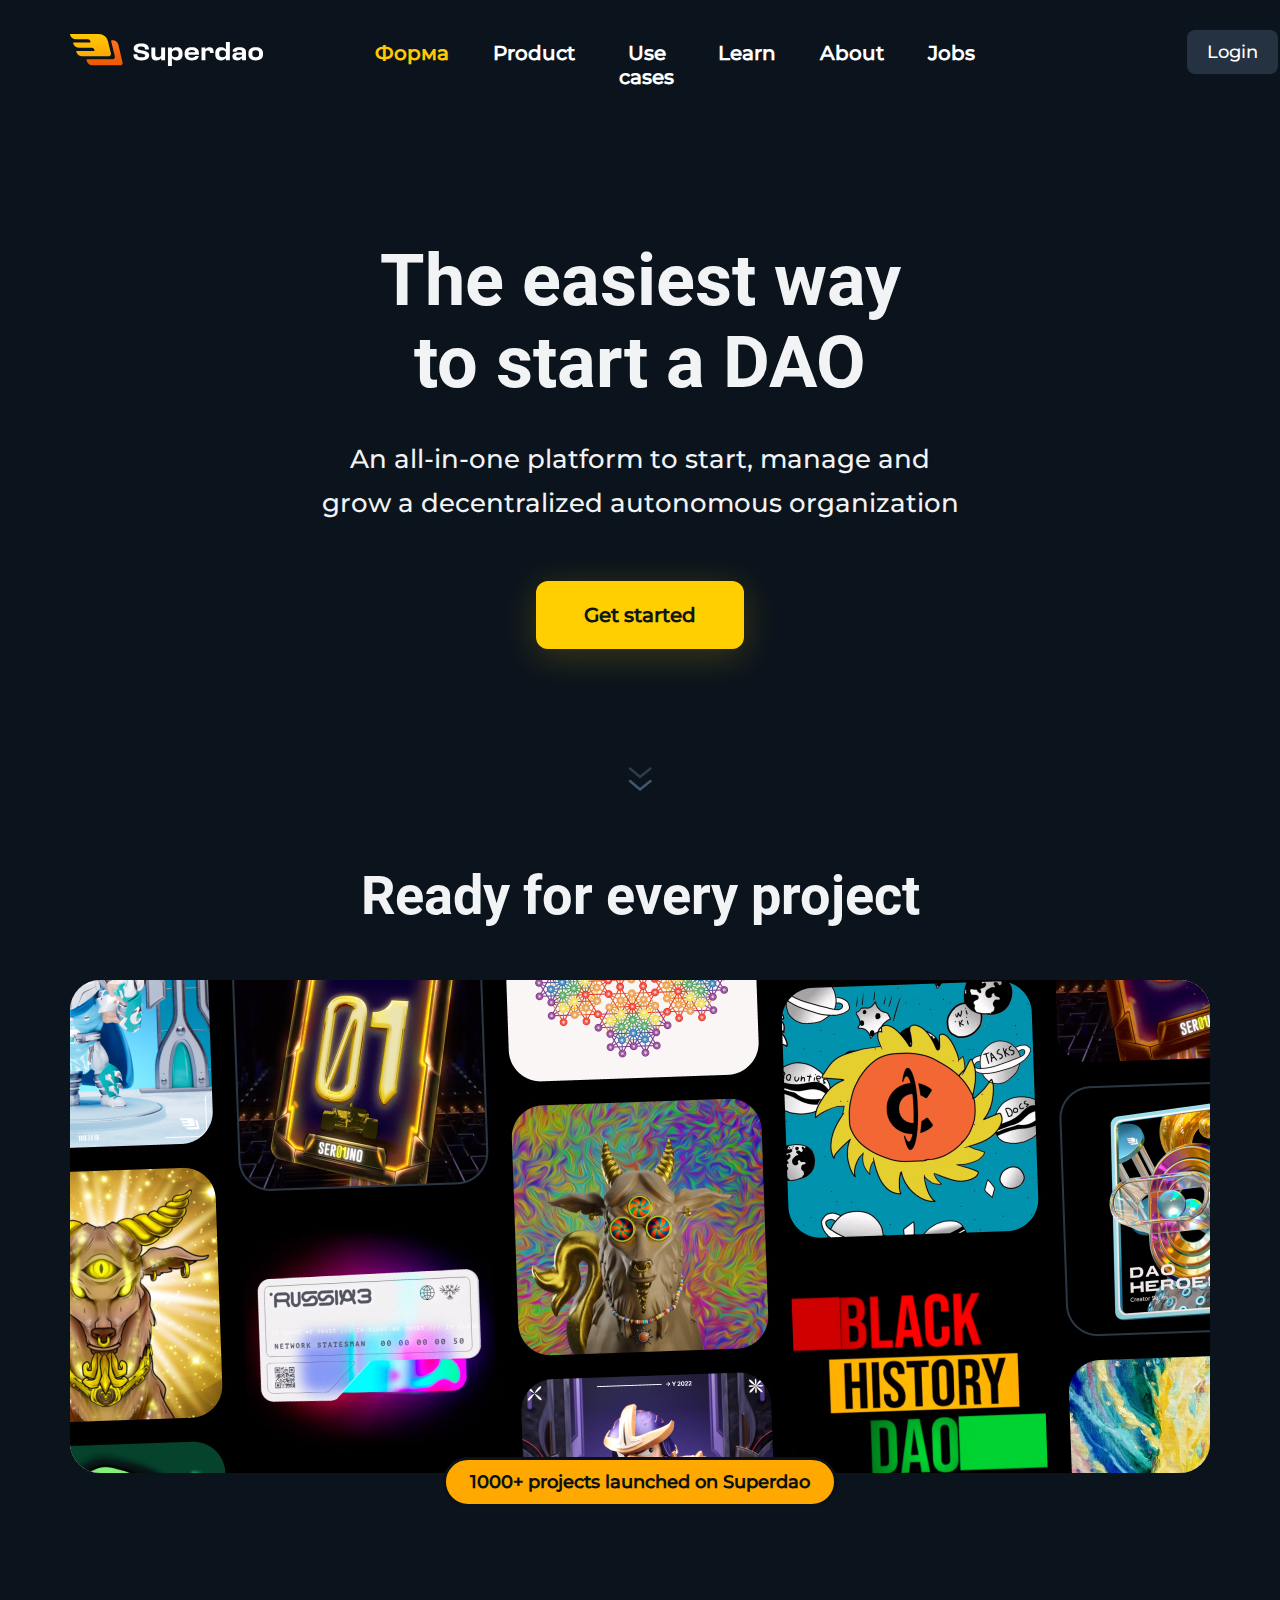
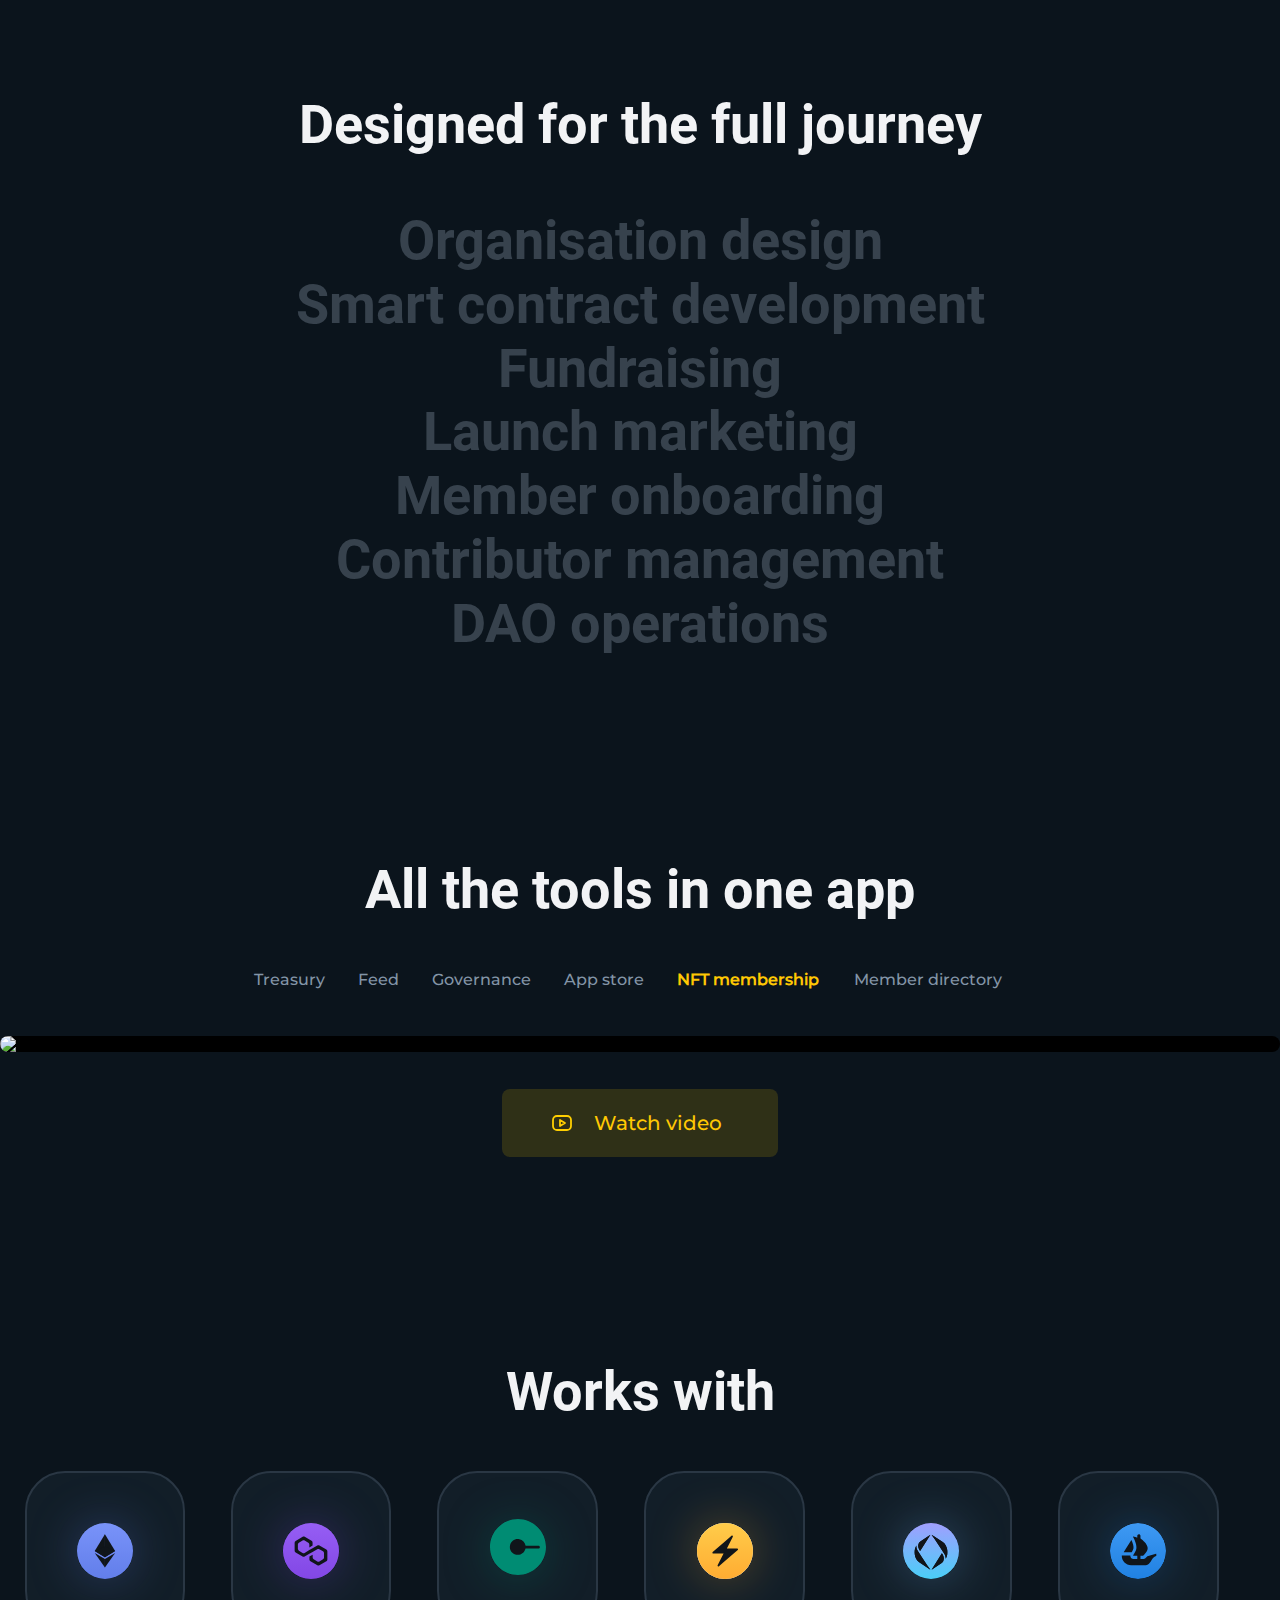
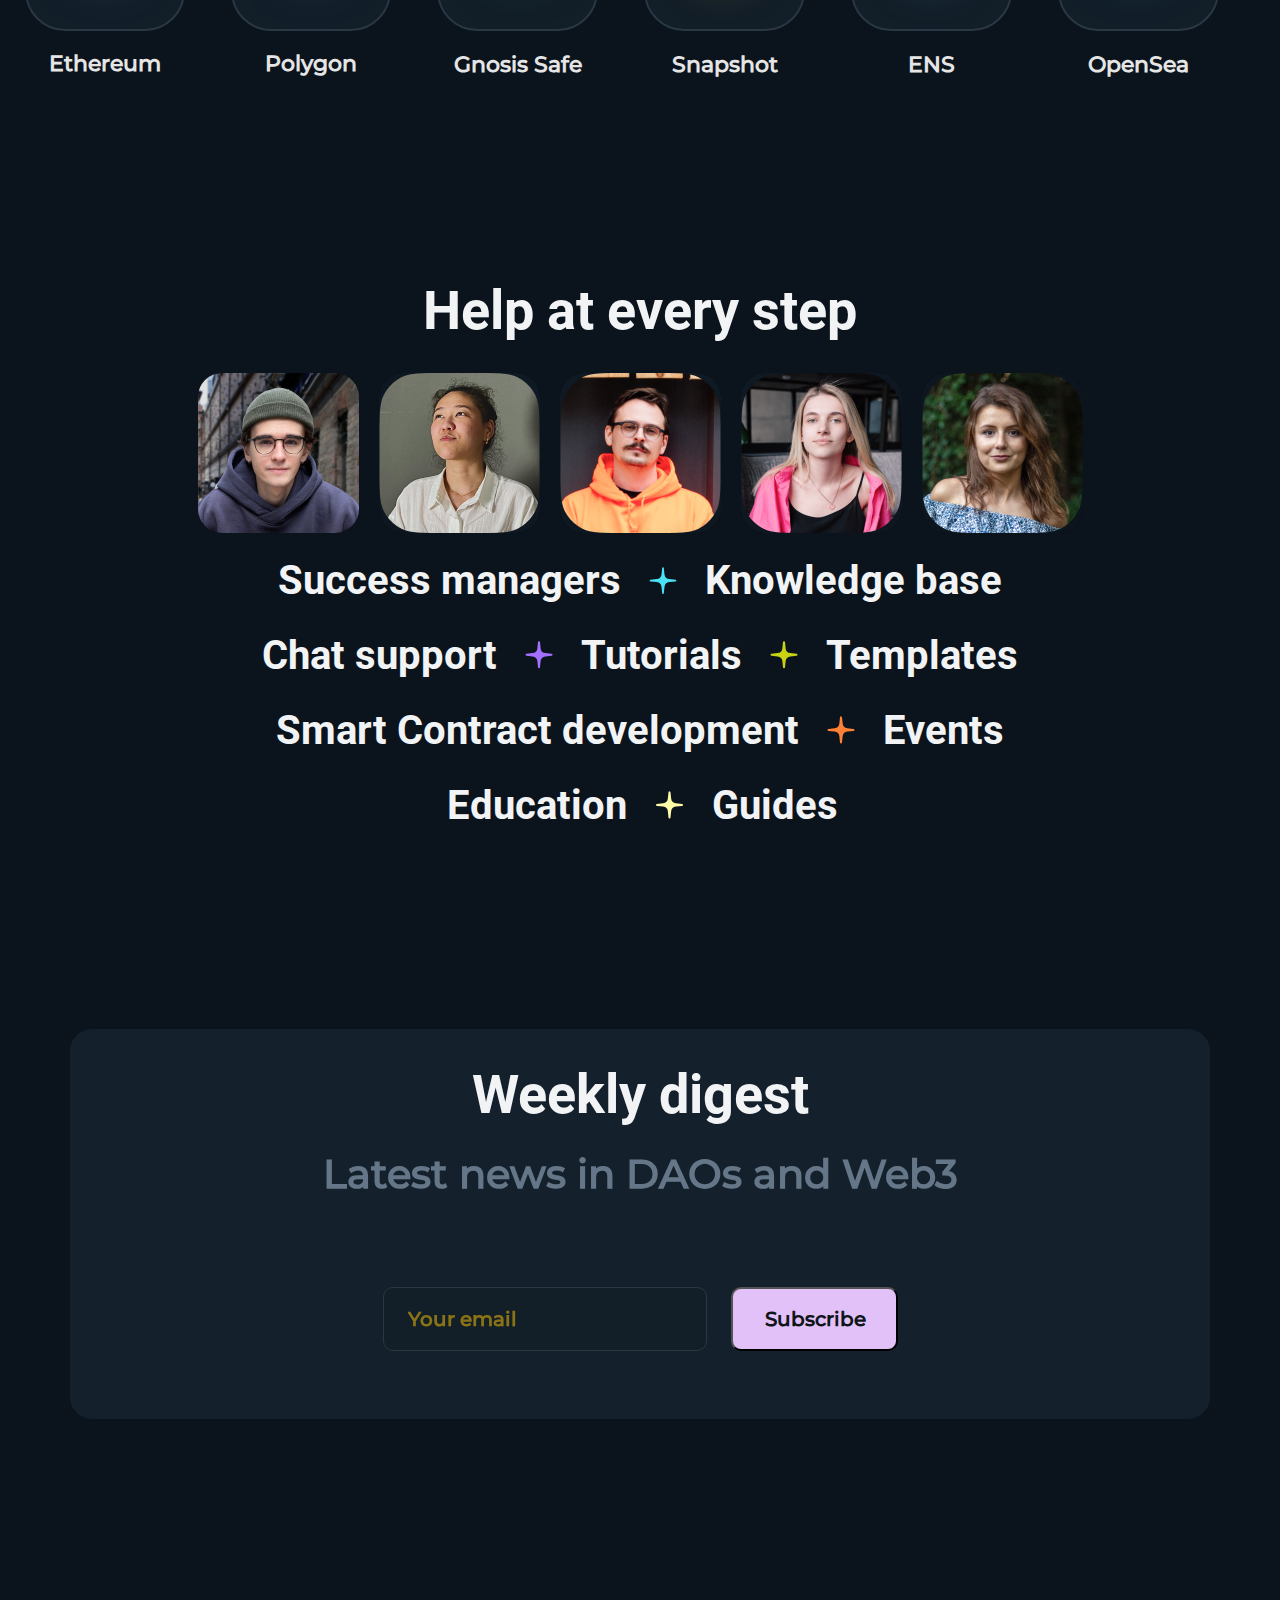
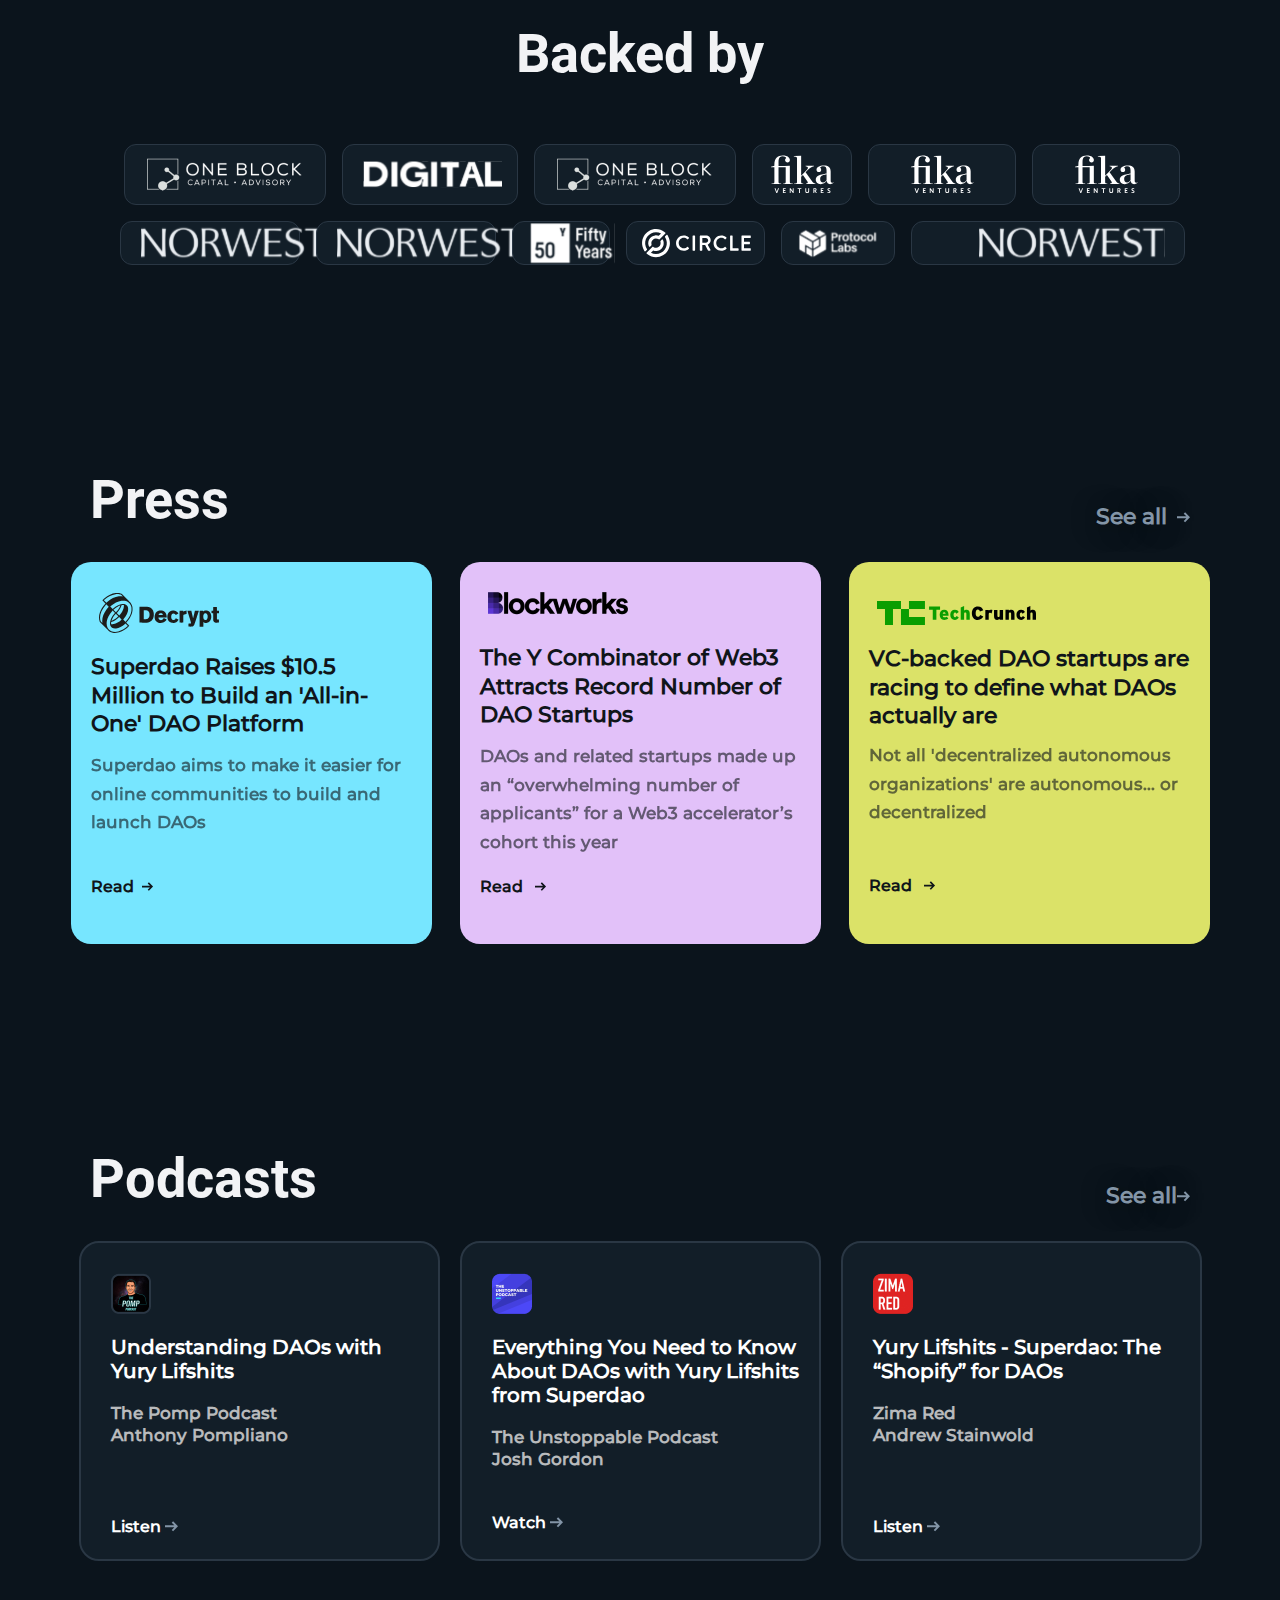
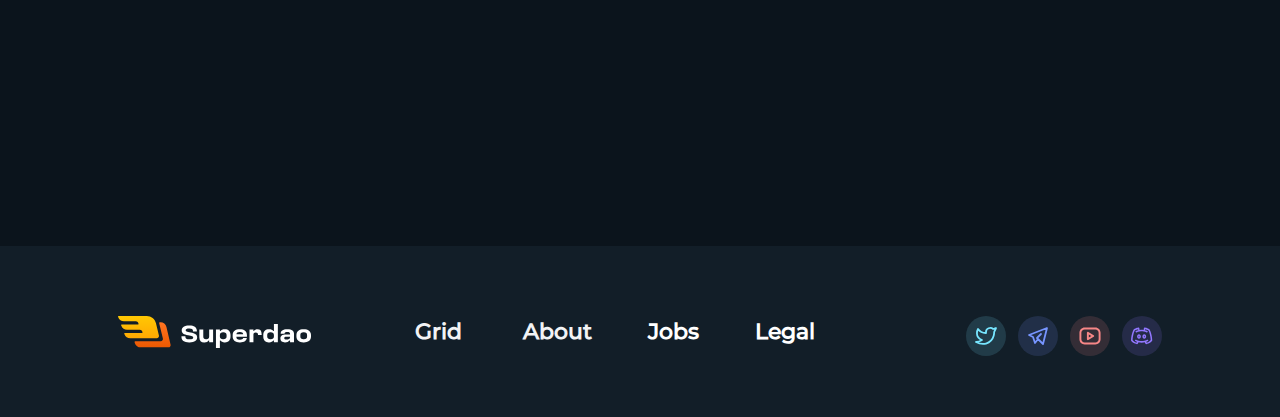
==== commit 027b0857: "9 Лабораторная" ====
--- a/.github/index.html
+++ b/.github/index.html
@@ -9,7 +9,7 @@
 </head>
 <body>
     <header>
-        <a href="" class="logotip">
+        <a href="index.html" class="logotip">
             <picture>
                 <source srcset="img/Logo.svg" media="(min-width: 1200px)">
                 <img src="img/Logo-first.svg">
@@ -74,13 +74,13 @@
             <h2 class = "Design-title">Designed 
                 for the full journey</h2>
             <ul class="list-special">
-                <li class="third-list-special">Organisation design </li>
-                <li>Smart contract development</li>
-                <li>Fundraising</li>
-                <li class="four-list-special">Launch marketing</li>
-                <li class="second-list-special">Member onboarding</li>
-                <li>Contributor management</li>
-                <li>DAO operations</li>
+                <li class="specificly">Organisation design </li>
+                <li class="specificly">Smart contract development</li>
+                <li class="specificly">Fundraising</li>
+                <li class="specificly">Launch marketing</li>
+                <li class="specificly">Member onboarding</li>
+                <li class="specificly">Contributor management</li>
+                <li class="specificly">DAO operations</li>
             </ul>
         </section>
         <section>
@@ -429,10 +429,12 @@
     </main>
     <footer>
         <div class="footer-div">
-            <picture class="svg-div">
-                <source srcset="img/Logo.svg" media="(min-width: 1200px)">
-                <img src="img/Logo-first.svg">
-            </picture>
+            <a href="index.html" class="svg-div">
+                <picture>
+                    <source srcset="img/Logo.svg" media="(min-width: 1200px)">
+                    <img src="img/Logo-first.svg">
+                </picture>
+            </a>
             <a href="grid.html" class="about-second-grid">Grid</a>
               <a href="" class="about-second">About</a>
               <a href="" class="Jobs">Jobs</a>
--- a/.github/style.css
+++ b/.github/style.css
@@ -52,6 +52,7 @@
   --purple-light: #E2C1F9;
   --for-table-blue: #77E6FF;
   --black: #10151A;
+  --red:	#a02d2d ;
 }
 
 a {
@@ -148,37 +149,6 @@
 color: var(--list-special);
 margin: 2.4rem 1.6rem 0 1.6rem;
 padding-left: 0rem;
-}
-.second-list-special {
-text-align: center;
-font-family: "Roboto";
-font-size: 2rem;
-font-style: normal;
-font-weight: 700;
-line-height: 3.6rem;
-color: var(--second-list-special)
-}
-.third-list-special {
-  text-align: center;
-  font-family: "Roboto";
-  font-size: 2rem;
-  font-style: normal;
-  font-weight: 700;
-  line-height: 1.8;
-  color: var(--list-special);
-  margin: 2.4rem 1.6rem 0 1.6rem;
-  padding-left: 0rem;
-}
-
-.four-list-special {
-  text-align: center;
-  font-family: "Roboto";
-  font-size: 2rem;
-  font-style: normal;
-  font-weight: 700;
-  line-height: 1.8;
-  color: var(--list-special);
-  padding-left: 0rem;
 }
 
 ul {
@@ -1248,7 +1218,7 @@
 }
 
 .about-grid {
-color: var(--yellow-color);
+color: var(--text-color);
 font-family: "Montserrat";
 font-size: 1.4rem;
 font-style: normal;
@@ -1298,6 +1268,11 @@
   margin: 3.2rem 7rem;
 }
 
+.image-footer-form {
+  margin: 3.2rem 7rem;
+  transform: scale(150%) rotate(30deg);
+}
+
 .see-all-div {
   margin-top: 4rem;
   margin-bottom: 8rem;
@@ -1746,22 +1721,6 @@
     font-size: 3.2rem;
     line-height: 1.56;
   }
-  .second-list-special {
-    font-size: 3.2rem;
-    line-height: 1.56;
-    color: var(--list-special);
-  }
-  .third-list-special {
-    font-size: 3.2rem;
-    line-height: 1.56;
-    color: var(--second-list-special);
-    margin-top: 0rem;
-  }
-  .four-list-special {
-    font-size: 3.2rem;
-    line-height: 1.56;
-    margin-top: 0rem;
-  }
   .Tools-title {
     margin-top: 10rem;
     font-size: 3.6rem;
@@ -1953,6 +1912,9 @@
   .image-footer {
     display: none;
   }
+  .image-footer-form {
+    display: none;
+  }
   .list-footer {
     display: none;
   }
@@ -1964,6 +1926,10 @@
     justify-content: space-between;
   }
   .svg-div {
+    margin-top: 4.1rem;
+    margin-bottom: 4.6rem;
+  }
+  .svg-div-form {
     margin-top: 4.1rem;
     margin-bottom: 4.6rem;
   }
@@ -2018,7 +1984,7 @@
     margin-bottom: 3.6rem;
   }
   .about-second {
-    color: #FFF;
+    color: var(--text-color);
   font-family: "Montserrat";
   font-size: 1.4rem;
   font-style: normal;
@@ -2029,7 +1995,7 @@
   margin-bottom: 4.7rem;
   }
   .about-second-grid {
-  color: var(--yellow-color);
+  color: var(--text-color);
   font-family: "Montserrat";
   font-size: 1.4rem;
   font-style: normal;
@@ -2153,17 +2119,6 @@
   .list-special {
     font-size: 5.4rem;
     line-height: 1.18;
-  }
-  .four-list-special {
-    color: var(--second-list-special);
-    font-size: 5.4rem;
-  }
-  .third-list-special {
-    color: var(--list-special);
-    font-size: 5.4rem;
-  }
-  .second-list-special {
-    font-size: 5.4rem;
   }
   .Tools-title {
     margin-top: 20rem;
@@ -2457,6 +2412,9 @@
   .svg-div {
     margin-top: 7rem;
   }
+  .svg-div-form {
+    margin-top: 7rem;
+  }
   .div-press {
     max-width: 110rem;
   }
@@ -2622,6 +2580,140 @@
 }
 
 .input-name {
+  color: #3D4C5B;
+  font-family: "Montserrat";
+  font-size: 1.4rem;
+  font-style: normal;
+  font-weight: 600;
+  line-height: 1.28;
+  display: inline-flex;
+  padding: 1.3rem 0rem 1.3rem 1.8rem;
+  align-items: center;
+  border-radius: 1rem;
+  border: 0.1rem solid var(--red);
+  background: #121E28;
+  margin-right: 2.5rem;
+  margin-left: 2.4rem;
+  margin-bottom: 1.6rem;
+  width: 85%;
+  max-width: 40.1rem;
+}
+
+.input-gender {
+  color: #3D4C5B;
+  font-family: "Montserrat";
+  font-size: 1.4rem;
+  font-style: normal;
+  font-weight: 600;
+  line-height: 1.28;
+  display: inline-flex;
+  padding: 1.3rem 0rem 1.3rem 1.8rem;
+  align-items: center;
+  border-radius: 1rem;
+  border: 0.1rem solid #2A3744;
+  background: #121E28;
+  margin-right: 2.5rem;
+  margin-left: 2.4rem;
+  margin-bottom: 1.6rem;
+  max-width: 40.1rem;
+}
+
+.input-connection {
+  color: #3D4C5B;
+  font-family: "Montserrat";
+  font-size: 1.4rem;
+  font-style: normal;
+  font-weight: 600;
+  line-height: 1.28;
+  display: inline-flex;
+  padding: 1.3rem 0rem 1.3rem 1.8rem;
+  align-items: center;
+  border-radius: 1rem;
+  border: 0.1rem solid #2A3744;
+  background: #121E28;
+  margin-right: 2.5rem;
+  margin-left: 2.4rem;
+  margin-bottom: 1.6rem;
+  max-width: 35.1rem;
+}
+
+.button-yellow {
+  display: inline-flex;
+  padding: 1rem 0rem;
+  justify-content: center;
+  align-items: center;
+  border-radius: 1rem;
+  background: var(--yellow-color, #DBE268);
+  color: #10151A;
+  text-align: center;
+  font-family: "Montserrat";
+  font-size: 1.4rem;
+  font-style: normal;
+  font-weight: 600;
+  line-height: 1.71;
+  margin-left: 2.4rem;
+  margin-right: 2.4rem;
+  max-width: 10.2rem;
+  width: 85%;
+  margin-bottom: 2.4rem;
+}
+
+.button-purple {
+  display: inline-flex;
+  padding: 1rem 0rem;
+  justify-content: center;
+  align-items: center;
+  border-radius: 1rem;
+  background: var(--purple-light, #E2C1F9);
+  color: #10151A;
+  text-align: center;
+  font-family: "Montserrat";
+  font-size: 1.4rem;
+  font-style: normal;
+  font-weight: 600;
+  line-height: 1.71;
+  margin-left: 2.4rem;
+  margin-right: 2.4rem;
+  max-width: 25.2rem;
+  width: 85%;
+  margin-bottom: 2.4rem;
+}
+
+.button-form {
+  margin-top: 6rem;
+}
+
+.required-text {
+  color: red;
+  font-size: 1.4rem;
+  list-style-type: none;
+  padding-inline: 0;
+  align-items: center;
+  justify-content: center;
+  font-family: "Montserrat";
+  margin-top: 1.5rem;
+  opacity: 0.8;
+}
+
+.information {
+  font-family: "Roboto";
+  font-size: 2rem;
+  font-style: normal;
+  font-weight: 700;
+  line-height: 1.22;
+  color: var(--text-color);
+}
+
+.contacts {
+  font-family: "Roboto";
+  font-size: 2rem;
+  font-style: normal;
+  font-weight: 700;
+  line-height: 1.22;
+  color: var(--text-color);
+}
+
+.input-name-pc {
   color: #3D4C5B;
   font-family: "Montserrat";
   font-size: 1.4rem;
@@ -2641,140 +2733,6 @@
   max-width: 40.1rem;
 }
 
-.input-gender {
-  color: #3D4C5B;
-  font-family: "Montserrat";
-  font-size: 1.4rem;
-  font-style: normal;
-  font-weight: 600;
-  line-height: 1.28;
-  display: inline-flex;
-  padding: 1.3rem 0rem 1.3rem 1.8rem;
-  align-items: center;
-  border-radius: 1rem;
-  border: 0.1rem solid #2A3744;
-  background: #121E28;
-  margin-right: 2.5rem;
-  margin-left: 2.4rem;
-  margin-bottom: 1.6rem;
-  max-width: 40.1rem;
-}
-
-.input-connection {
-  color: #3D4C5B;
-  font-family: "Montserrat";
-  font-size: 1.4rem;
-  font-style: normal;
-  font-weight: 600;
-  line-height: 1.28;
-  display: inline-flex;
-  padding: 1.3rem 0rem 1.3rem 1.8rem;
-  align-items: center;
-  border-radius: 1rem;
-  border: 0.1rem solid #2A3744;
-  background: #121E28;
-  margin-right: 2.5rem;
-  margin-left: 2.4rem;
-  margin-bottom: 1.6rem;
-  max-width: 35.1rem;
-}
-
-.button-yellow {
-  display: inline-flex;
-  padding: 1rem 0rem;
-  justify-content: center;
-  align-items: center;
-  border-radius: 1rem;
-  background: var(--yellow-color, #DBE268);
-  color: #10151A;
-  text-align: center;
-  font-family: "Montserrat";
-  font-size: 1.4rem;
-  font-style: normal;
-  font-weight: 600;
-  line-height: 1.71;
-  margin-left: 2.4rem;
-  margin-right: 2.4rem;
-  max-width: 10.2rem;
-  width: 85%;
-  margin-bottom: 2.4rem;
-}
-
-.button-purple {
-  display: inline-flex;
-  padding: 1rem 0rem;
-  justify-content: center;
-  align-items: center;
-  border-radius: 1rem;
-  background: var(--purple-light, #E2C1F9);
-  color: #10151A;
-  text-align: center;
-  font-family: "Montserrat";
-  font-size: 1.4rem;
-  font-style: normal;
-  font-weight: 600;
-  line-height: 1.71;
-  margin-left: 2.4rem;
-  margin-right: 2.4rem;
-  max-width: 25.2rem;
-  width: 85%;
-  margin-bottom: 2.4rem;
-}
-
-.button-form {
-  margin-top: 6rem;
-}
-
-.required-text {
-  color: red;
-  font-size: 1.4rem;
-  list-style-type: none;
-  padding-inline: 0;
-  align-items: center;
-  justify-content: center;
-  font-family: "Montserrat";
-  margin-top: 1.5rem;
-  opacity: 0.8;
-}
-
-.information {
-  font-family: "Roboto";
-  font-size: 2rem;
-  font-style: normal;
-  font-weight: 700;
-  line-height: 1.22;
-  color: var(--text-color);
-}
-
-.contacts {
-  font-family: "Roboto";
-  font-size: 2rem;
-  font-style: normal;
-  font-weight: 700;
-  line-height: 1.22;
-  color: var(--text-color);
-}
-
-.input-name-pc {
-  color: #3D4C5B;
-  font-family: "Montserrat";
-  font-size: 1.4rem;
-  font-style: normal;
-  font-weight: 600;
-  line-height: 1.28;
-  display: inline-flex;
-  padding: 1.3rem 0rem 1.3rem 1.8rem;
-  align-items: center;
-  border-radius: 1rem;
-  border: 0.1rem solid #2A3744;
-  background: #121E28;
-  margin-right: 2.5rem;
-  margin-left: 2.4rem;
-  margin-bottom: 1.6rem;
-  width: 85%;
-  max-width: 40.1rem;
-}
-
 .input-name-tel {
   color: #3D4C5B;
   font-family: "Montserrat";
@@ -2876,4 +2834,274 @@
   position: fixed;
   bottom: 0;
   width: 100%;
+}
+
+::selection {
+  color: var(--second-list-special);
+}
+
+.subscribe:active {
+  color: var(--text-color);
+  background-color: var(--purple);
+}
+
+.subscribe:hover {
+  color: var(--text-color);
+  background-color: var(--purple);
+  transition: 0.6s;
+  transform: scale(110%) rotate(5deg);
+  box-shadow: 0 0 1rem rgba(0, 0, 0, 0.3)
+}
+
+.specificly:hover {
+  color: var(--second-list-special);
+  transition: 0.6s;
+  transform: scale(110%) rotate(5deg);
+  box-shadow: 0 0 1rem rgba(0, 0, 0, 0.3)
+}
+
+.about-second:hover {
+  color: var(--yellow-color);
+  transition: 0.6s;
+  transform: scale(110%) rotate(5deg);
+  box-shadow: 0 0 1rem rgba(0, 0, 0, 0.3)
+}
+
+.about-second-grid:hover {
+  color: var(--yellow-color);
+  transition: 0.6s;
+  transform: scale(110%) rotate(5deg);
+  box-shadow: 0 0 1rem rgba(0, 0, 0, 0.3)
+}
+
+.Jobs:hover {
+  color: var(--yellow-color);
+  transition: 0.6s;
+  transform: scale(110%) rotate(5deg);
+  box-shadow: 0 0 1rem rgba(0, 0, 0, 0.3)
+}
+
+.Legal:hover {
+  color: var(--yellow-color);
+  transition: 0.6s;
+  transform: scale(110%) rotate(5deg);
+  box-shadow: 0 0 1rem rgba(0, 0, 0, 0.3)
+}
+
+.about:hover {
+  color: var(--yellow-color);
+  transition: 0.6s;
+  transform: scale(110%) rotate(5deg);
+  box-shadow: 0 0 1rem rgba(0, 0, 0, 0.3)
+}
+
+.about-grid:hover {
+  color: var(--yellow-color);
+  transition: 0.6s;
+  transform: scale(110%) rotate(5deg);
+  box-shadow: 0 0 1rem rgba(0, 0, 0, 0.3)
+}
+
+.button-youtube:active {
+  color: var(--second-list-special);
+  background-color: var(--orange);
+}
+
+.get-started-button:active {
+  color: var(--second-list-special);
+  background-color: var(--orange);
+}
+
+.login:active {
+  color: var(--black);
+  background-color: var(--text-color);
+}
+
+.button-youtube:hover {
+  color: var(--second-list-special);
+  background-color: var(--orange);
+  transition: 0.6s;
+  transform: scale(110%) rotate(5deg);
+  box-shadow: 0 0 1rem rgba(0, 0, 0, 0.3)
+}
+
+.get-started-button:hover {
+  color: var(--second-list-special);
+  background-color: var(--orange);
+  transition: 0.6s;
+  transform: scale(110%) rotate(5deg);
+  box-shadow: 0 0 1rem rgba(0, 0, 0, 0.3)
+}
+
+.login:hover {
+  color: var(--black);
+  background-color: var(--text-color);
+  transition: 0.6s;
+  transform: scale(110%) rotate(5deg);
+  box-shadow: 0 0 1rem rgba(0, 0, 0, 0.3)
+}
+
+.login:focus {
+  outline: 0.2rem solid var(--for-table-blue);
+}
+
+.get-started-button:focus {
+  outline: 0.2rem solid var(--for-table-blue);
+}
+
+.button-youtube:focus {
+  outline: 0.2rem solid var(--for-table-blue);
+}
+
+.about-grid:focus {
+  outline: 0.2rem solid var(--for-table-blue);
+}
+
+.Legal:focus {
+  outline: 0.2rem solid var(--for-table-blue);
+}
+
+.Jobs:focus {
+  outline: 0.2rem solid var(--for-table-blue);
+}
+
+.about-second:focus {
+  outline: 0.2rem solid var(--for-table-blue);
+}
+
+.about-second-grid:focus {
+  outline: 0.2rem solid var(--for-table-blue);
+}
+
+.subscribe:focus {
+  outline: 0.2rem solid var(--for-table-blue);
+}
+
+input::placeholder {
+  color: var(--yellow-color);
+  opacity: 0.5;
+}
+
+.svg-div-form {
+  transform: scale(150%) rotate(30deg);
+}
+
+label:focus-within {
+  outline: 0.2rem solid var(--for-table-blue);
+}
+
+dl {
+  counter-reset: item;
+  font-size: 2.2rem;
+  color: var(--text-color);
+  font-family: "Roboto";
+}
+
+dt {
+  margin-top: 10px;
+  margin-bottom: 5px;
+  font-size: 1.2em;
+  display: inline-block;
+}
+
+dt::before {
+  content: counter(item, upper-alpha) ". ";
+  counter-increment: item;
+  font-size: 1.5em;
+  margin-right: 5px;
+}
+
+dd {
+  margin: 0;
+  padding: 0 0 0 20px;
+  position: relative;
+}
+
+dd::before {
+  content: "🛈";
+}
+
+
+input[type="checkbox"]:checked + label {
+  text-decoration: line-through;
+}
+
+.second-quest dl:nth-child(odd) dt {
+  color: var(--purple-light);
+}
+
+.second-quest dl:nth-child(even) dt {
+  color: var(--yellow-color);
+}
+
+.second-quest {
+  margin-bottom: 30rem;
+}
+
+.two-sides-card {
+  perspective: 1000px;
+  width: 200px;
+  height: 300px;
+  position: relative;
+  transform-style: preserve-3d;
+  transition: transform 0.6s;
+}
+
+.two-sides-card:hover {
+  transform: rotateY(180deg);
+}
+
+.two-sides-card-second {
+  width: 100%;
+  height: 100%;
+  transform-style: preserve-3d;
+  transition: transform 0.6s;
+}
+
+.two-sides-card:hover {
+  transform: rotateY(180deg);
+}
+
+.two-sides-card-second {
+  transform: rotateY(180deg);
+}
+
+.two-sides-card-font {
+  width: 100%;
+  height: 100%;
+  position: absolute;
+  backface-visibility: hidden;
+}
+
+.two-sides-card-back {
+  width: 100%;
+  height: 100%;
+  position: absolute;
+  backface-visibility: hidden;
+  transform: rotateY(180deg);
+}
+
+.queue {
+  overflow: hidden;
+  width: 50%;
+  height: 50%;
+  animation: marquee 6s linear infinite;
+  margin-top: 50rem;
+}
+
+
+
+@keyframes marquee {
+  0% {
+    transform: translateX(100%);
+  }
+  100% {
+    transform: translateX(-100%);
+  }
+}
+
+.mega-image {
+  width: 25%;
+  height: 25%;
+  display: inline;
 }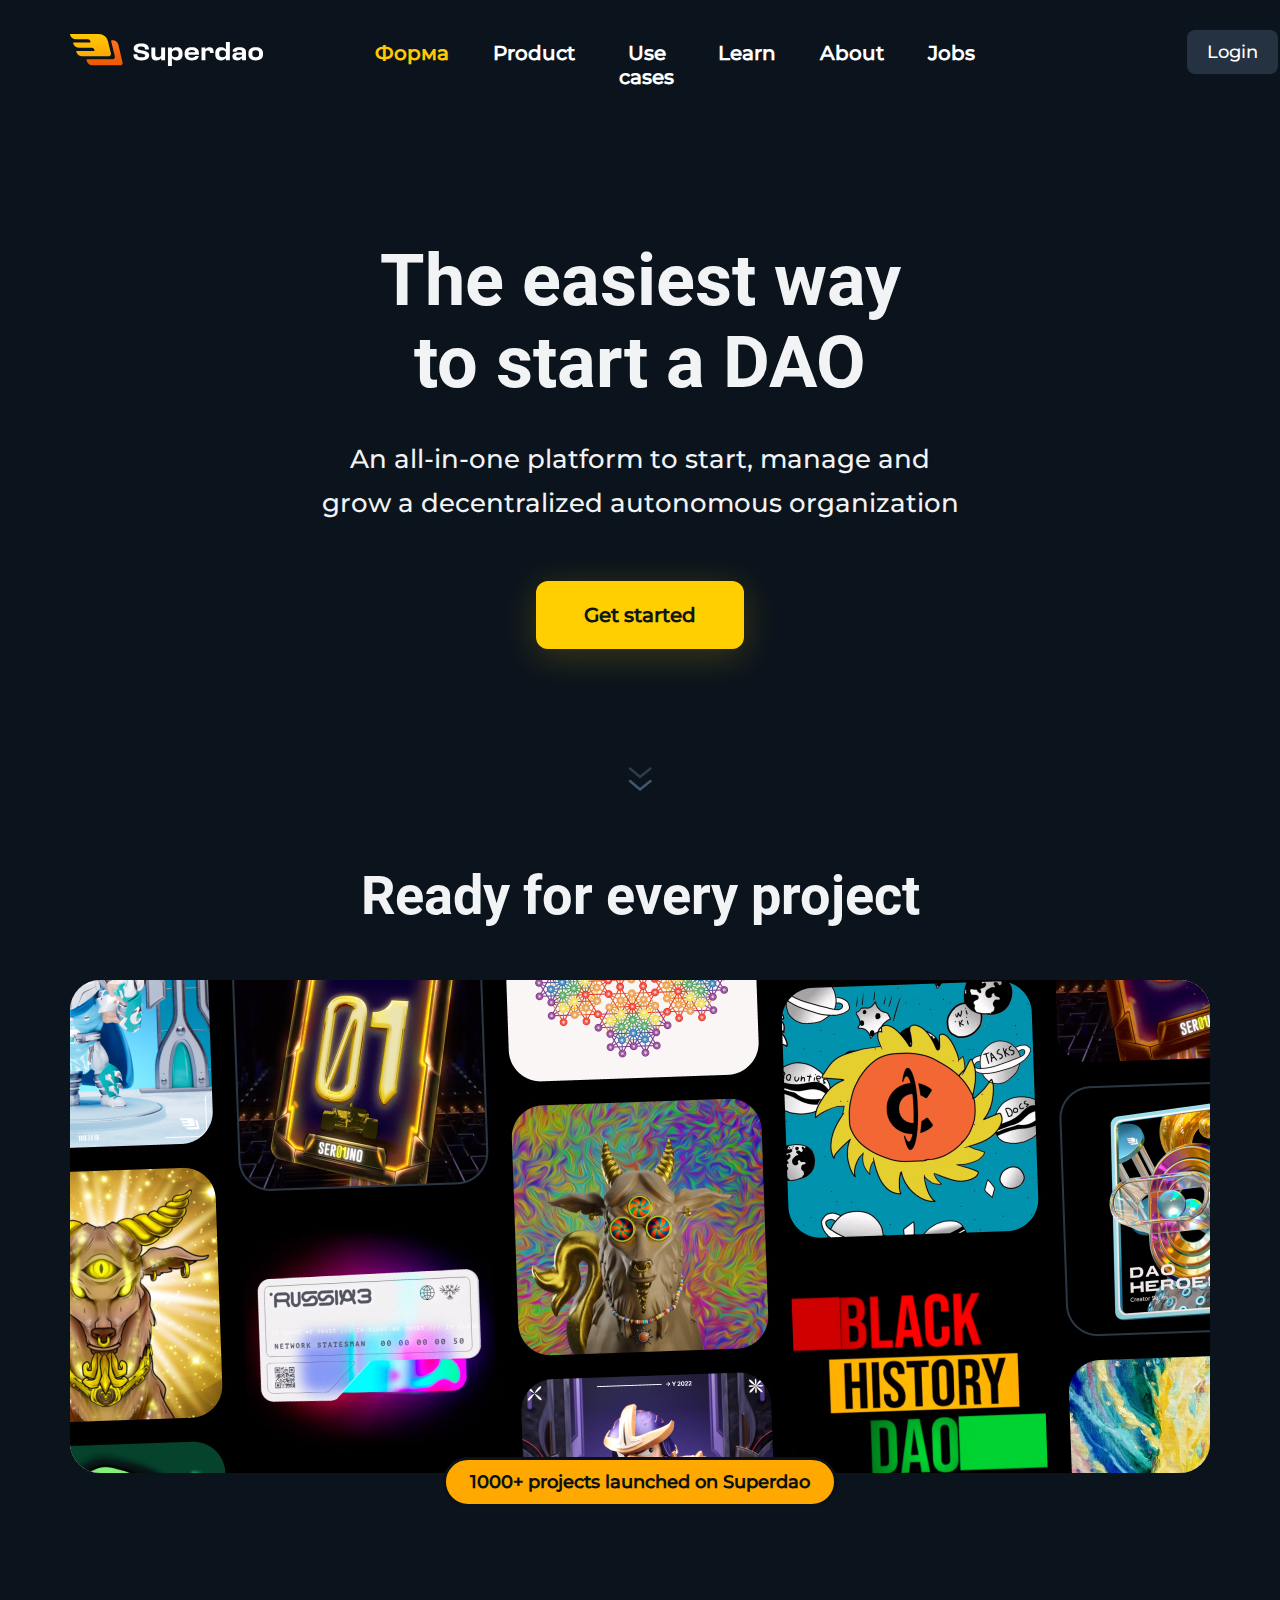
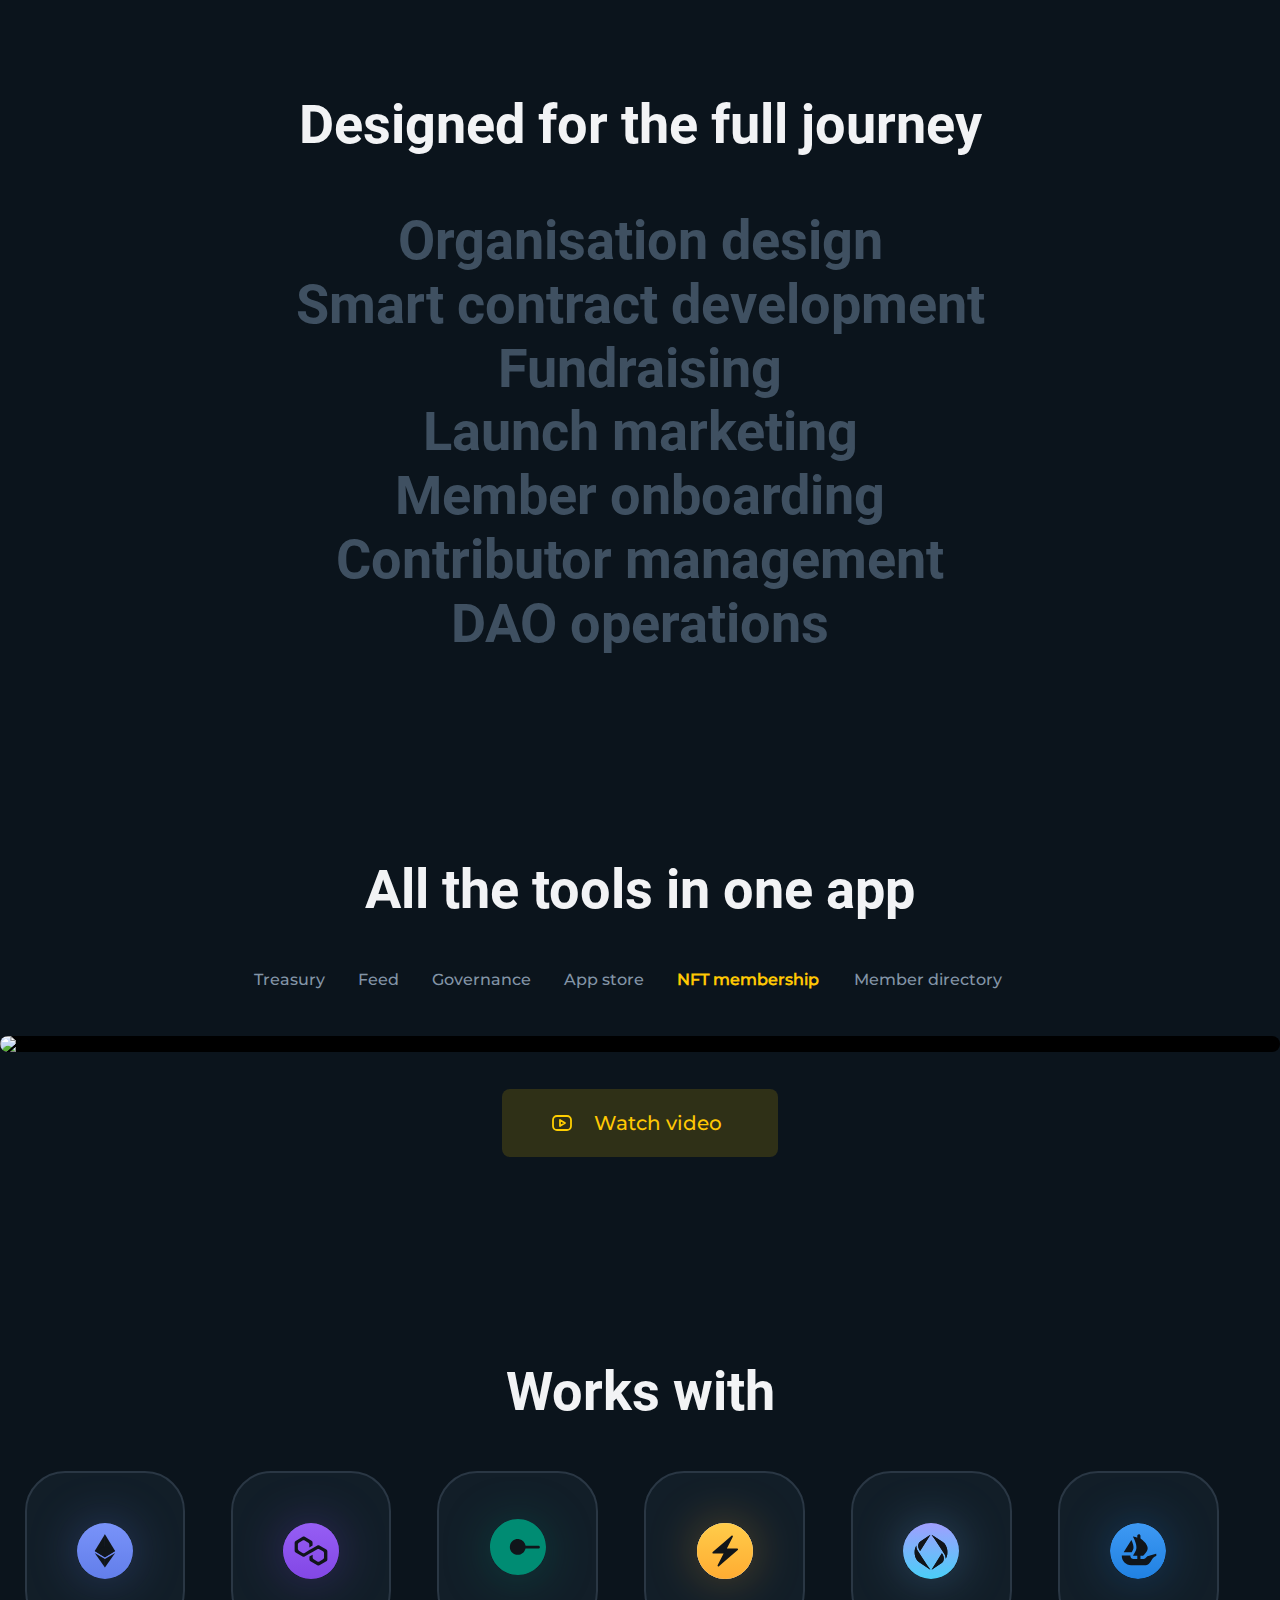
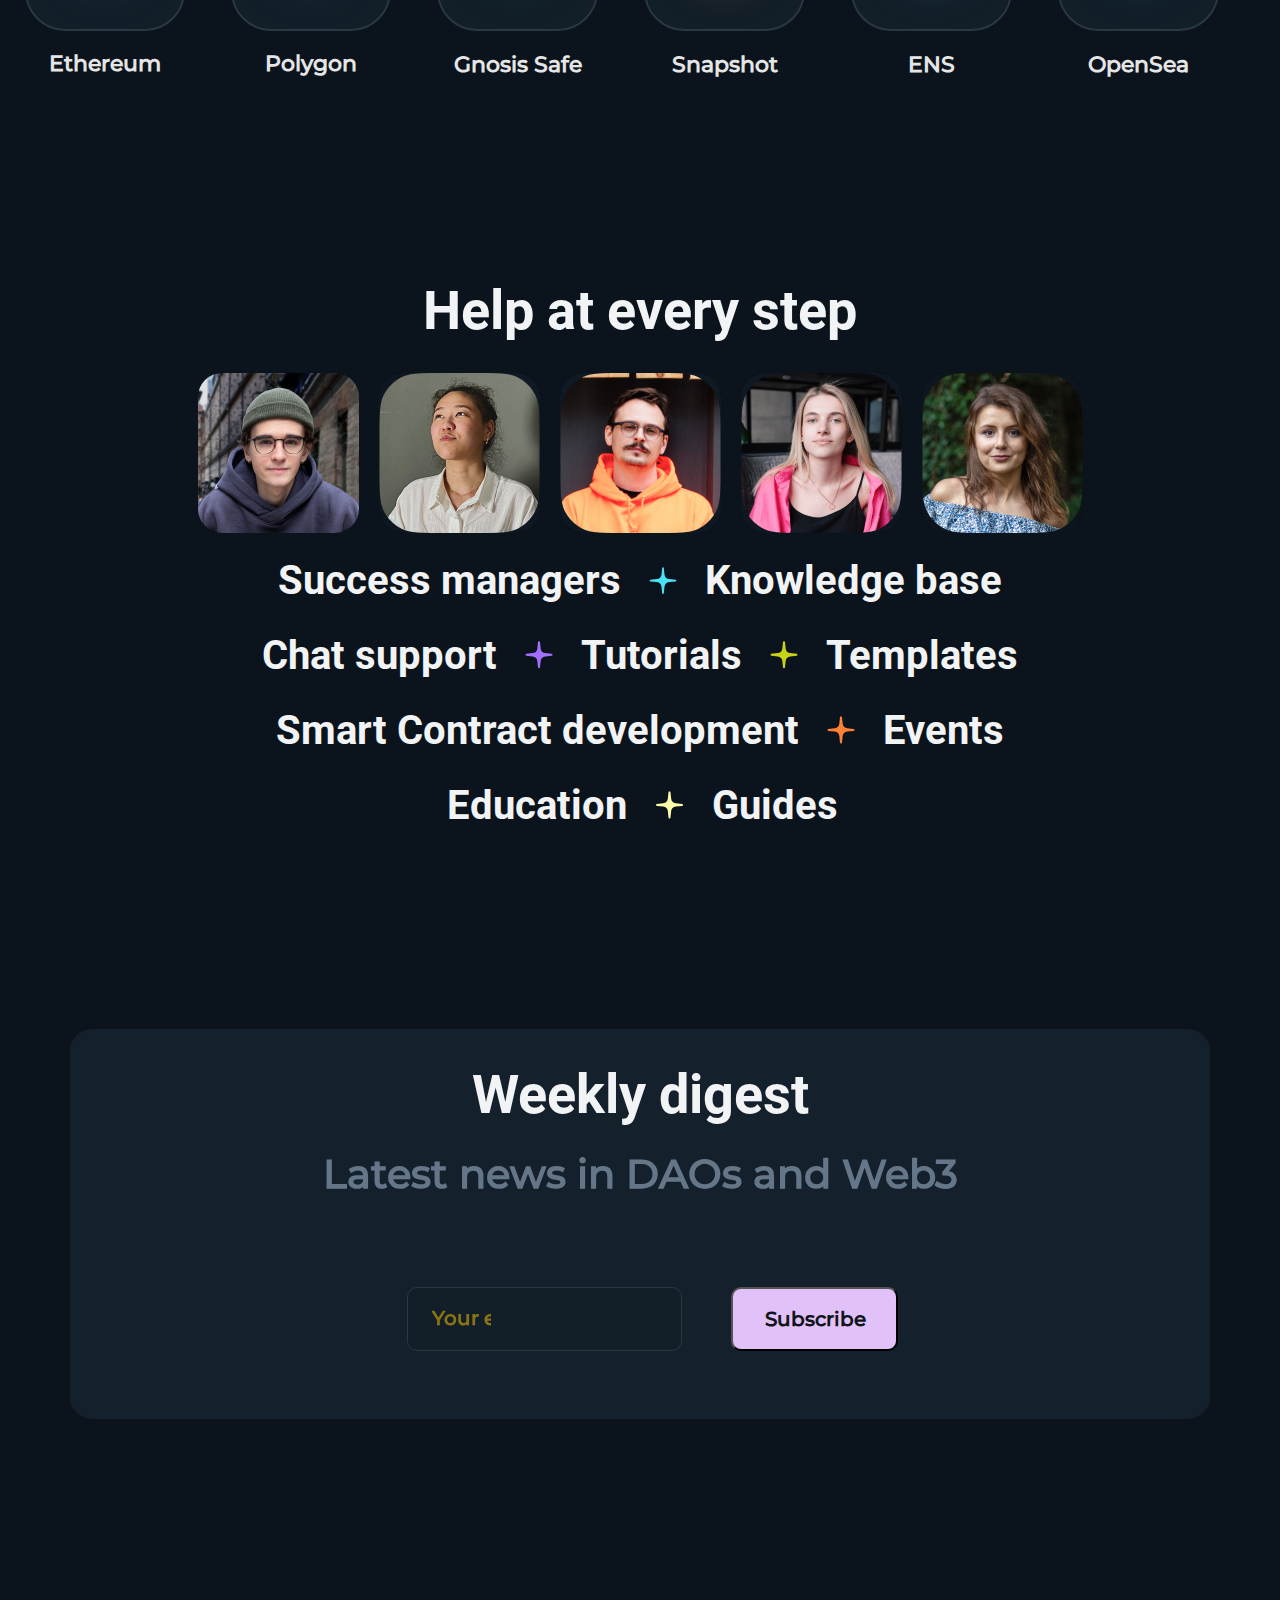
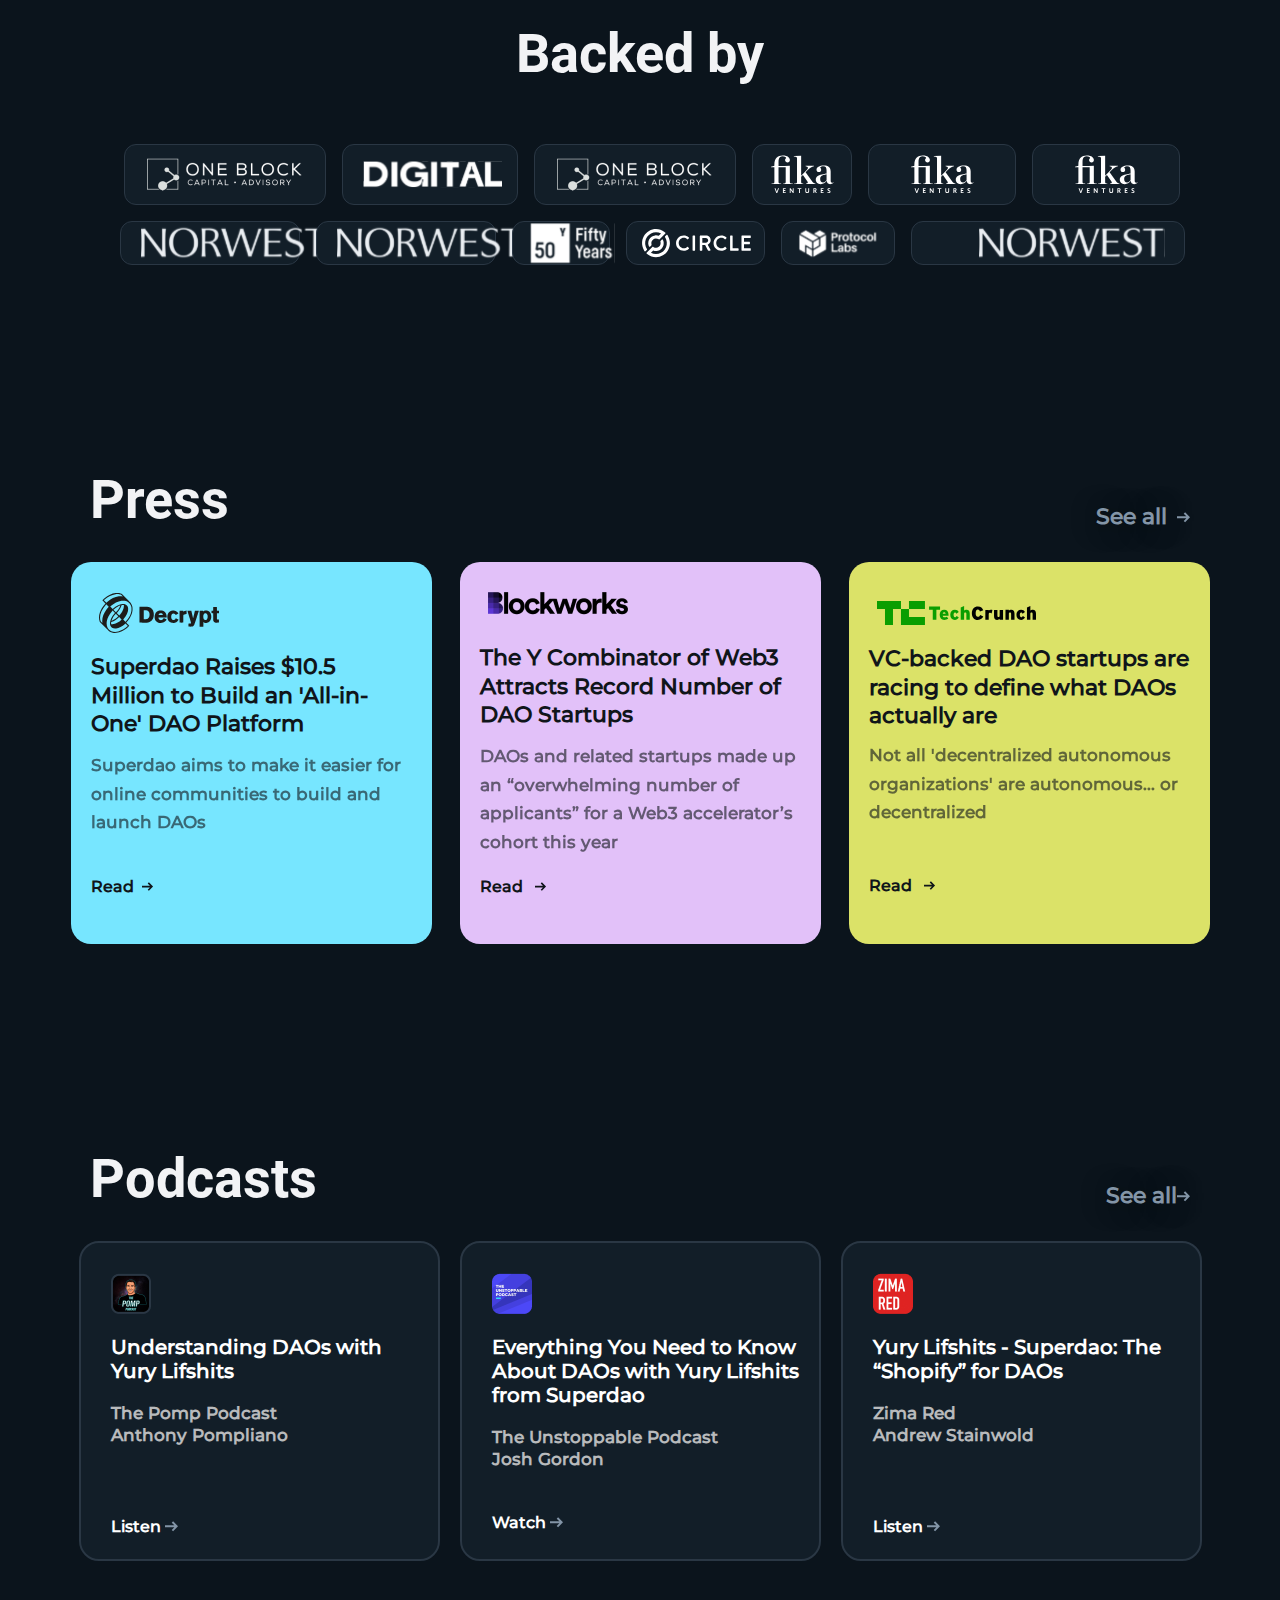
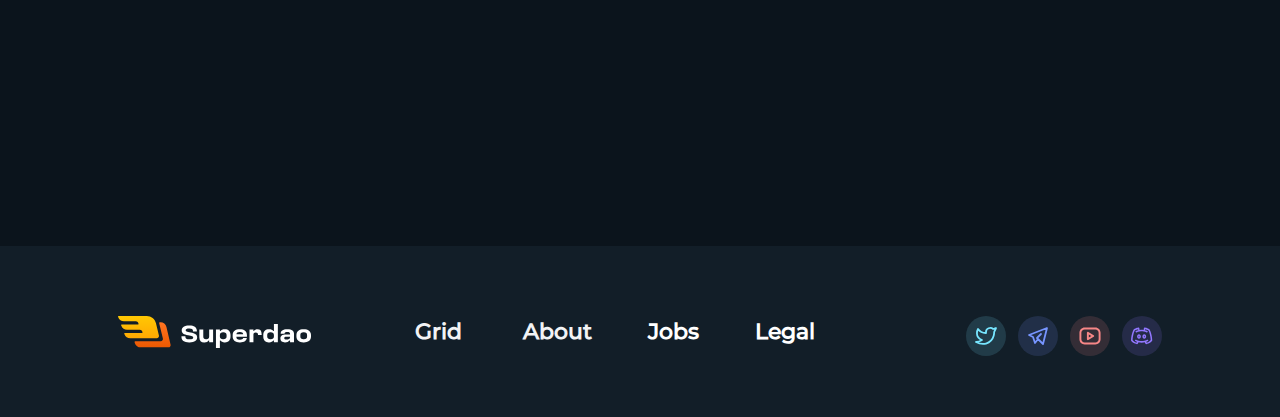
==== commit 185279b2: "Проверка для валидатора" ====
--- a/.github/index.html
+++ b/.github/index.html
@@ -9,11 +9,12 @@
 </head>
 <body>
     <header>
-        <a href="index.html" class="logotip">
+        <a href="index.html" class="logotip" alt="Logotip">
             <picture>
-                <source srcset="img/Logo.svg" media="(min-width: 1200px)">
-                <img src="img/Logo-first.svg">
+                <source srcset="img/Logo.svg" media="(min-width: 1200px)" alt="Logotip">
+                <img src="img/Logo-first.svg" alt="Logotip">
             </picture>
+            <span class="sr-only">Главная</span>
         </a>
         <a href="form.html" class="product-forma">Форма</a>
         <a href="" class="product">Product</a>
@@ -64,10 +65,10 @@
                     <path d="M6.5 1L6.97023 5.52977L11.5 6L6.97023 6.47023L6.5 11L6.02977 6.47023L1.5 6L6.02977 5.52977L6.5 1Z" stroke="#505F6D" stroke-width="1.35356" stroke-linejoin="round"/>
                     </svg> More</button></li>
             </ul>
-            <img src="img/Frame 5631123.jpg" alt="Projects" class="main-image">
-            <img src="img/Frame 5631.jpg" alt="Projects" class="main-image-second">
-            <img src="img/Frame 5535.jpg" alt="Projects" class="main-image-third">
-            <img src="img/Frame 55354.jpg" alt="Projects" class="main-image-four">
+            <img src="img/Frame 5631123.jpg" alt="" class="main-image">
+            <img src="img/Frame 5631.jpg" alt="" class="main-image-second">
+            <img src="img/Frame 5535.jpg" alt="" class="main-image-third">
+            <img src="img/Frame 55354.jpg" alt="" class="main-image-four">
             <p class="projects-launch">1000+ projects launched on Superdao</p>
         </section>
         <section>
@@ -244,7 +245,9 @@
                 <h2 class ="Weekly-digest">Weekly digest</h2>
                 <p class="news">Latest news in DAOs and Web3</p>
                 <div class="divich">
-                    <input type="email" placeholder="Your email" name="email" id="email" class="input-email">
+                    <label>
+                        <input type="email" placeholder="Your email" name="email" id="email" class="input-email" required>
+                    </label>
                     <button type="submit" class="subscribe">Subscribe</button>
                 </div>
             </form>
@@ -429,11 +432,12 @@
     </main>
     <footer>
         <div class="footer-div">
-            <a href="index.html" class="svg-div">
+            <a href="index.html" class="svg-div" alt="Logotip">
                 <picture>
-                    <source srcset="img/Logo.svg" media="(min-width: 1200px)">
-                    <img src="img/Logo-first.svg">
+                    <source srcset="img/Logo.svg" media="(min-width: 1200px)" alt="Logotip">
+                    <img src="img/Logo-first.svg" alt="Logotip">
                 </picture>
+                <span class="sr-only">Главная</span>
             </a>
             <a href="grid.html" class="about-second-grid">Grid</a>
               <a href="" class="about-second">About</a>
@@ -444,7 +448,7 @@
               <a href="" class="youtube-div"><img src="img/Frame (1).svg" alt="Youtube"></a>
               <a href="" class="discord-div"><img src="img/Frame 5617.svg" alt="Discord"></a>
         </div>
-        <a href=""><svg width="140" height="24" viewBox="0 0 140 24" fill="none" xmlns="http://www.w3.org/2000/svg" class="image-footer">
+        <a href=""><svg width="140" height="24" viewBox="0 0 140 24" fill="none" xm6378lns="http://www.w3.org/2000/svg" class="image-footer" alt="Logotip">
             <path d="M51.8936 6.83594C55.0665 6.83594 57.2056 8.10154 57.2056 10.5793V11.1675H54.3535V10.5793C54.3535 9.58105 53.4266 9.08194 51.8936 9.08194H51.5728C50.0041 9.08194 49.1128 9.5454 49.1128 10.2228V10.401C49.1128 11.221 49.8259 11.4527 52.7136 11.934C55.9756 12.5222 57.4195 13.4848 57.4195 15.4991V15.6773C57.4195 17.6916 55.6013 19.1355 51.9471 19.1355H51.6084C47.9185 19.1355 46.0469 17.6738 46.0469 15.1961V14.6435H48.8989V15.1961C48.8989 16.4617 49.8793 16.8716 51.6262 16.8716H51.9471C53.6048 16.8716 54.5318 16.4795 54.5318 15.713V15.5526C54.5318 14.7861 53.6761 14.4474 50.8063 13.9839C47.7938 13.5026 46.2251 12.5935 46.2251 10.5436V10.3119C46.2251 8.10154 48.2572 6.83594 51.5728 6.83594H51.8936Z" fill="white"/>
             <path d="M66.138 18.9569V17.7626H65.7636C65.2111 18.6004 64.195 19.1352 62.769 19.1352H62.4659C60.2556 19.1352 59.0078 17.9409 59.0078 15.3384V9.8125H61.8599V14.8214C61.8599 16.087 62.5194 16.7822 63.8385 16.7822H64.1415C65.4606 16.7822 66.138 16.087 66.138 14.8214V9.8125H68.99V18.9569H66.138Z" fill="white"/>
             <path d="M73.9068 9.81204V10.935H74.2811C74.9406 10.1151 75.921 9.63379 77.2936 9.63379H77.6144C79.9317 9.63379 81.6252 10.935 81.6252 13.8584V14.9101C81.6252 17.8335 79.9317 19.1347 77.6144 19.1347H77.2936C75.8854 19.1347 74.9228 18.6374 74.2811 17.7978H73.9068V23.2346H71.0547V9.81204H73.9068ZM73.9068 13.8228V14.9279C73.9068 16.2648 74.8158 16.9066 76.1706 16.9066H76.4914C77.864 16.9066 78.7731 16.247 78.7731 14.9279V13.8228C78.7731 12.5215 77.864 11.862 76.4914 11.862H76.1706C74.8158 11.862 73.9068 12.5037 73.9068 13.8228Z" fill="white"/>
@@ -466,6 +470,7 @@
             </linearGradient>
             </defs>
             </svg>
+            <span class="sr-only">Главная</span>
             </a>
         <ul class="list-footer">
             <li class="footer-list-first"><a href="grid.html" class="about-grid">Grid</a></li>
--- a/.github/style.css
+++ b/.github/style.css
@@ -38,7 +38,7 @@
   --background-Tertiary-color: #252B36;
   --button-background: #182632;
   --pink-for-buttons: #FFB4D3;
-  --list-special: #37424D;
+  --list-special: #3f5061;
   --second-list-special: #23C9DE;
   --grey-color: #8395A7;
   --yellow-color: #FFC803;
@@ -1510,12 +1510,12 @@
 }
 
 .container-grid {
-  border: black solid 3px;
+  border: black solid 0.3rem;
   border-radius: 3%;
   background-color: black;
   display: grid;
-  width: 800px;
-  height: 800px;
+  width: 80rem;
+  height: 80rem;
   grid-template-columns: 1.5fr 1.5fr 1fr 1fr;
   grid-template-rows: 0.2fr 1fr 1fr 0.5fr;
   grid-gap: 1rem;
@@ -2422,15 +2422,14 @@
 
 .sr-only {
   position: absolute;
-  width: 1px;
-  height: 1px;
-  margin: -1px;
-  border: 0;
+  width: 0.1rem;
+  height: 0.1rem;
   padding: 0;
+  margin: -0.1rem;
+  overflow: hidden;
+  clip: rect(0, 0, 0, 0);
   white-space: nowrap;
-  clip-path: inset(100%);
-  clip: rect(0 0 0 0);
-  overflow: hidden;
+  border-width: 0;
 }
 
 .label-registration {
@@ -2998,8 +2997,8 @@
 }
 
 dt {
-  margin-top: 10px;
-  margin-bottom: 5px;
+  margin-top: 1rem;
+  margin-bottom: 0.5rem;
   font-size: 1.2em;
   display: inline-block;
 }
@@ -3008,12 +3007,12 @@
   content: counter(item, upper-alpha) ". ";
   counter-increment: item;
   font-size: 1.5em;
-  margin-right: 5px;
+  margin-right: 0.5rem;
 }
 
 dd {
   margin: 0;
-  padding: 0 0 0 20px;
+  padding: 0 0 0 2rem;
   position: relative;
 }
 
@@ -3039,9 +3038,9 @@
 }
 
 .two-sides-card {
-  perspective: 1000px;
-  width: 200px;
-  height: 300px;
+  perspective: 100rem;
+  width: 20rem;
+  height: 30rem;
   position: relative;
   transform-style: preserve-3d;
   transition: transform 0.6s;
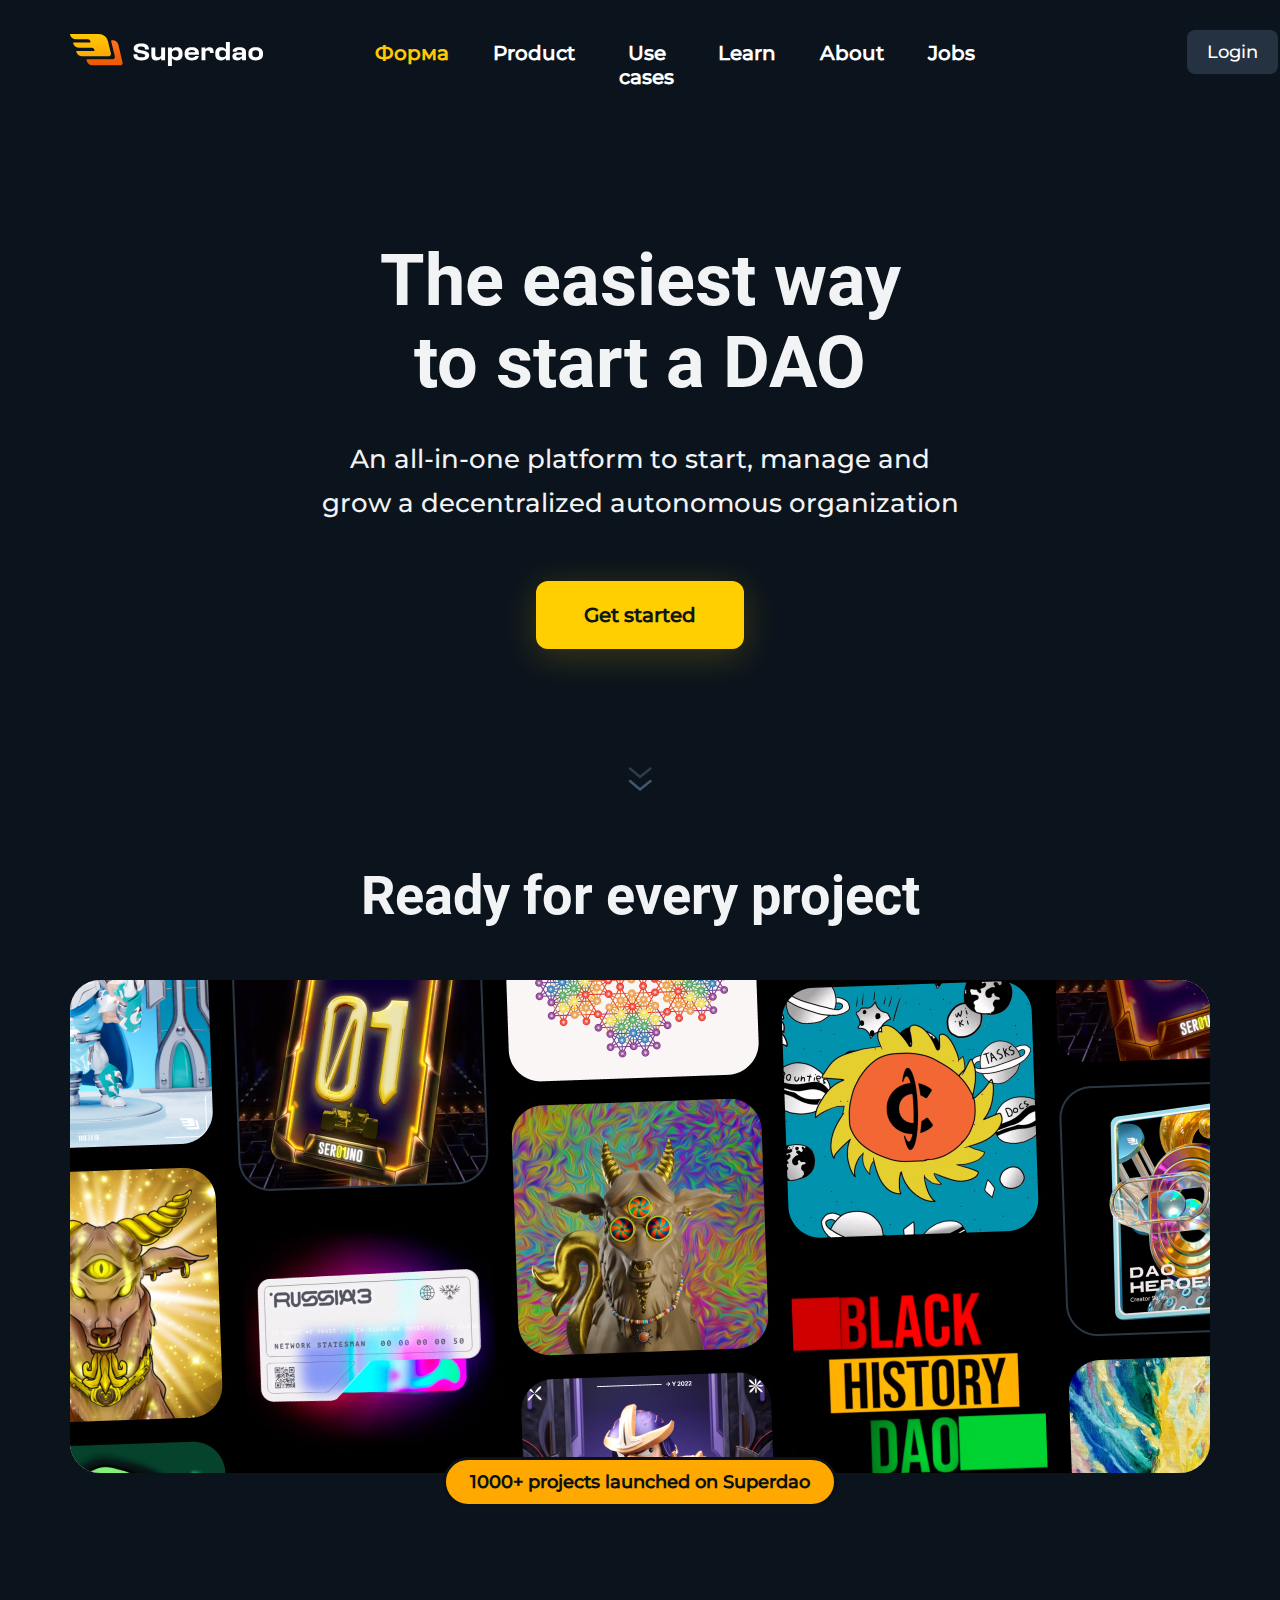
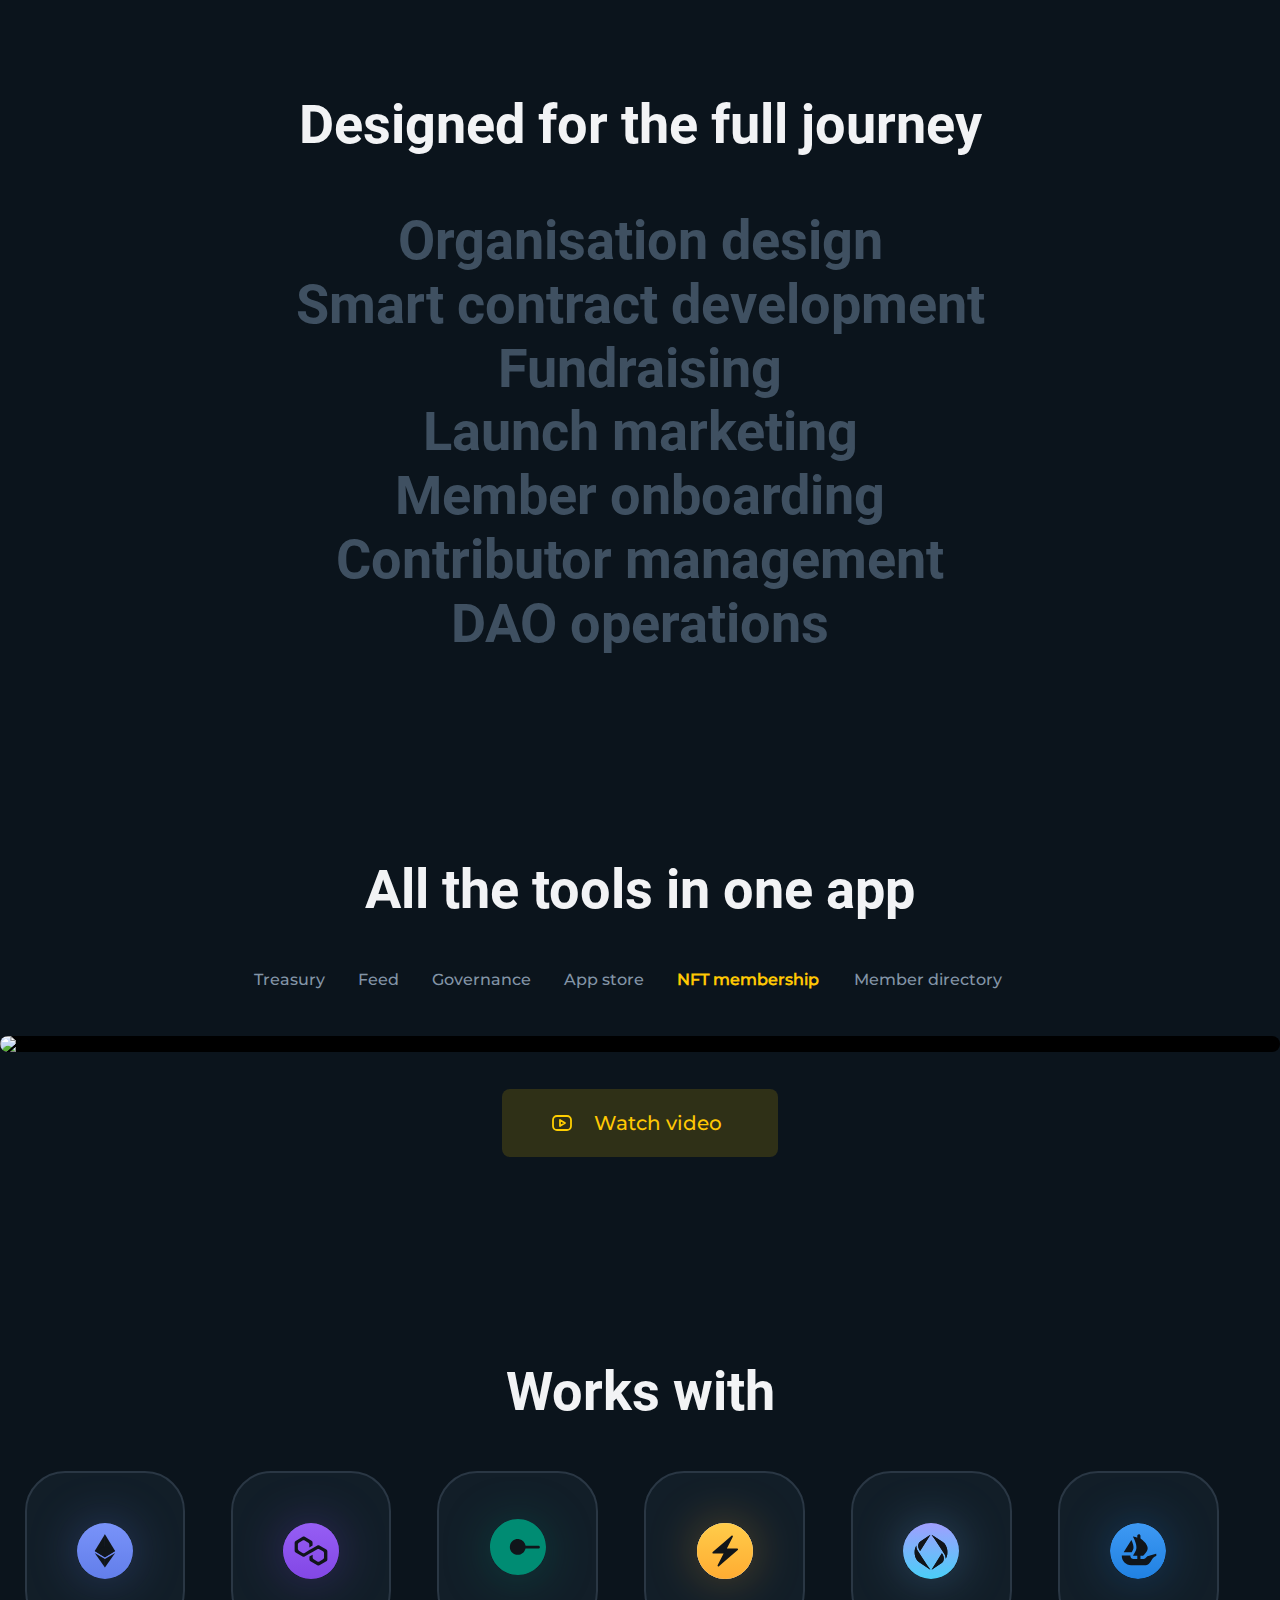
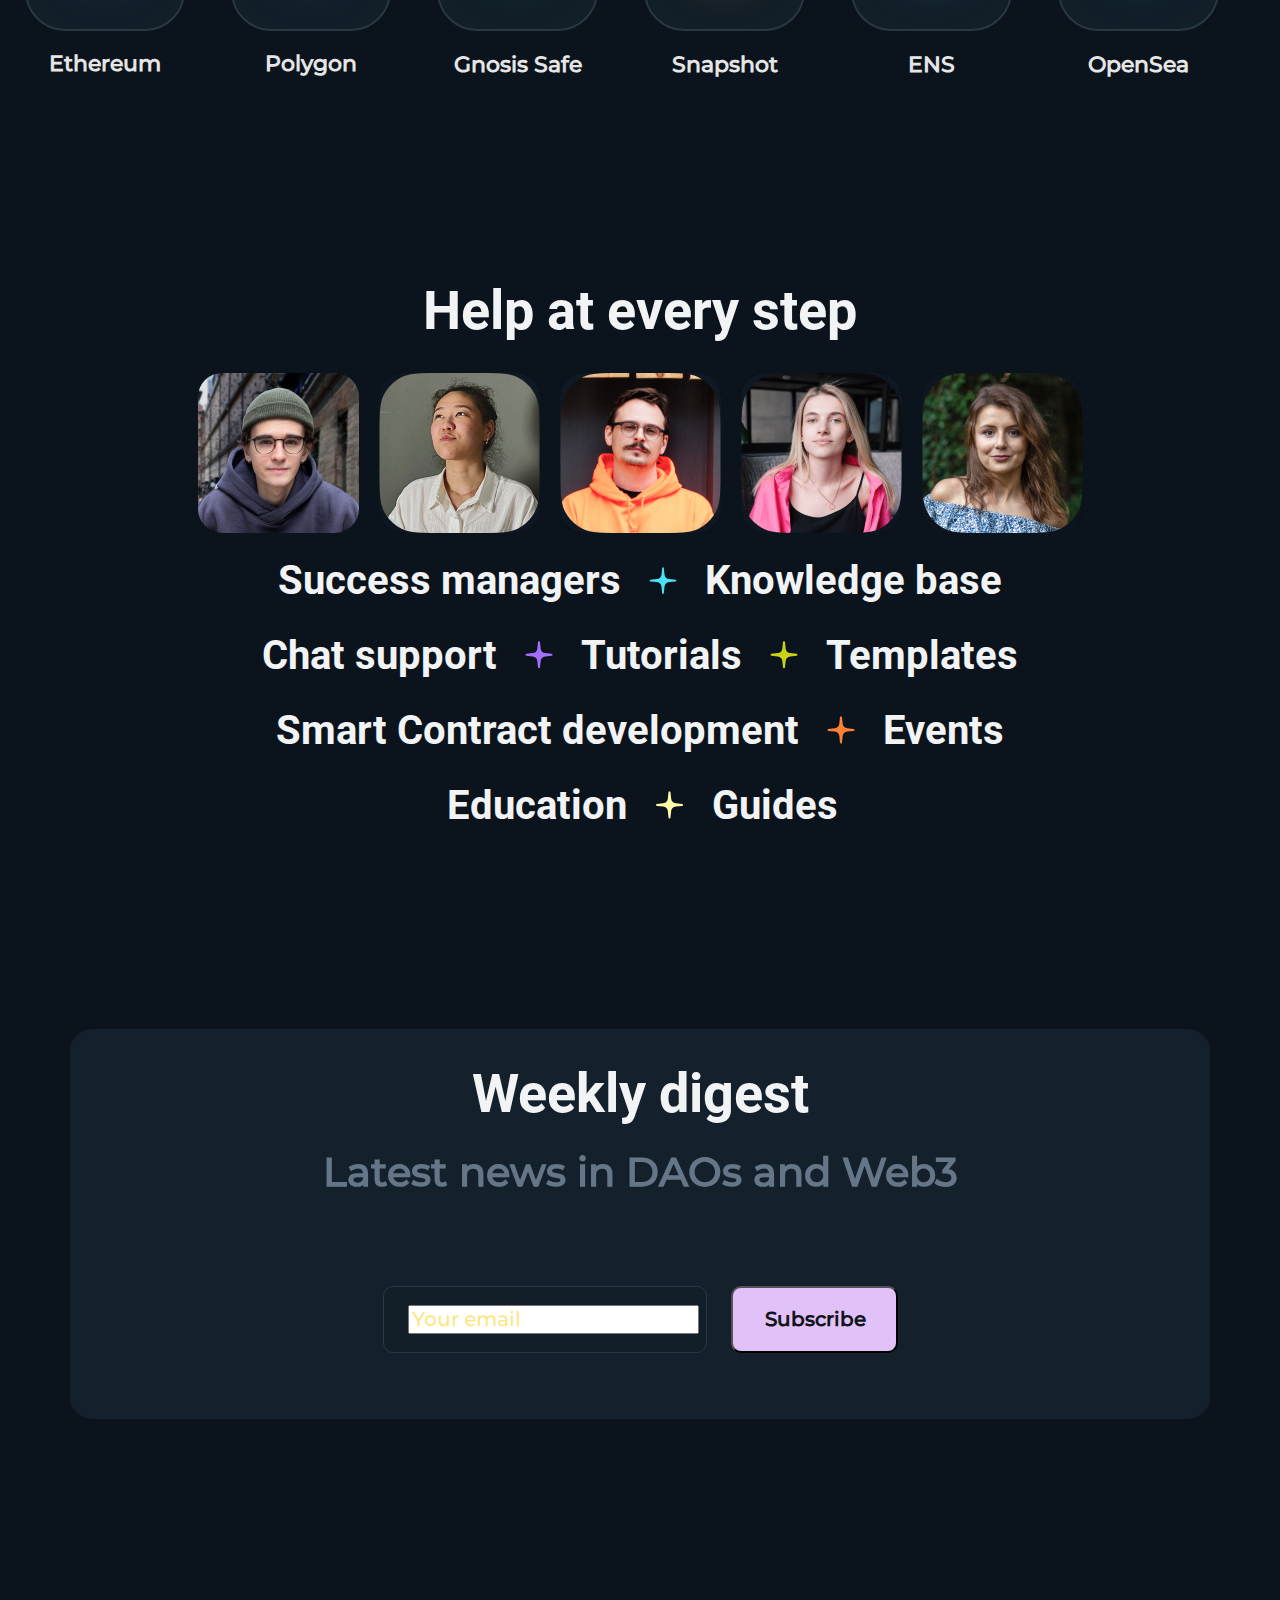
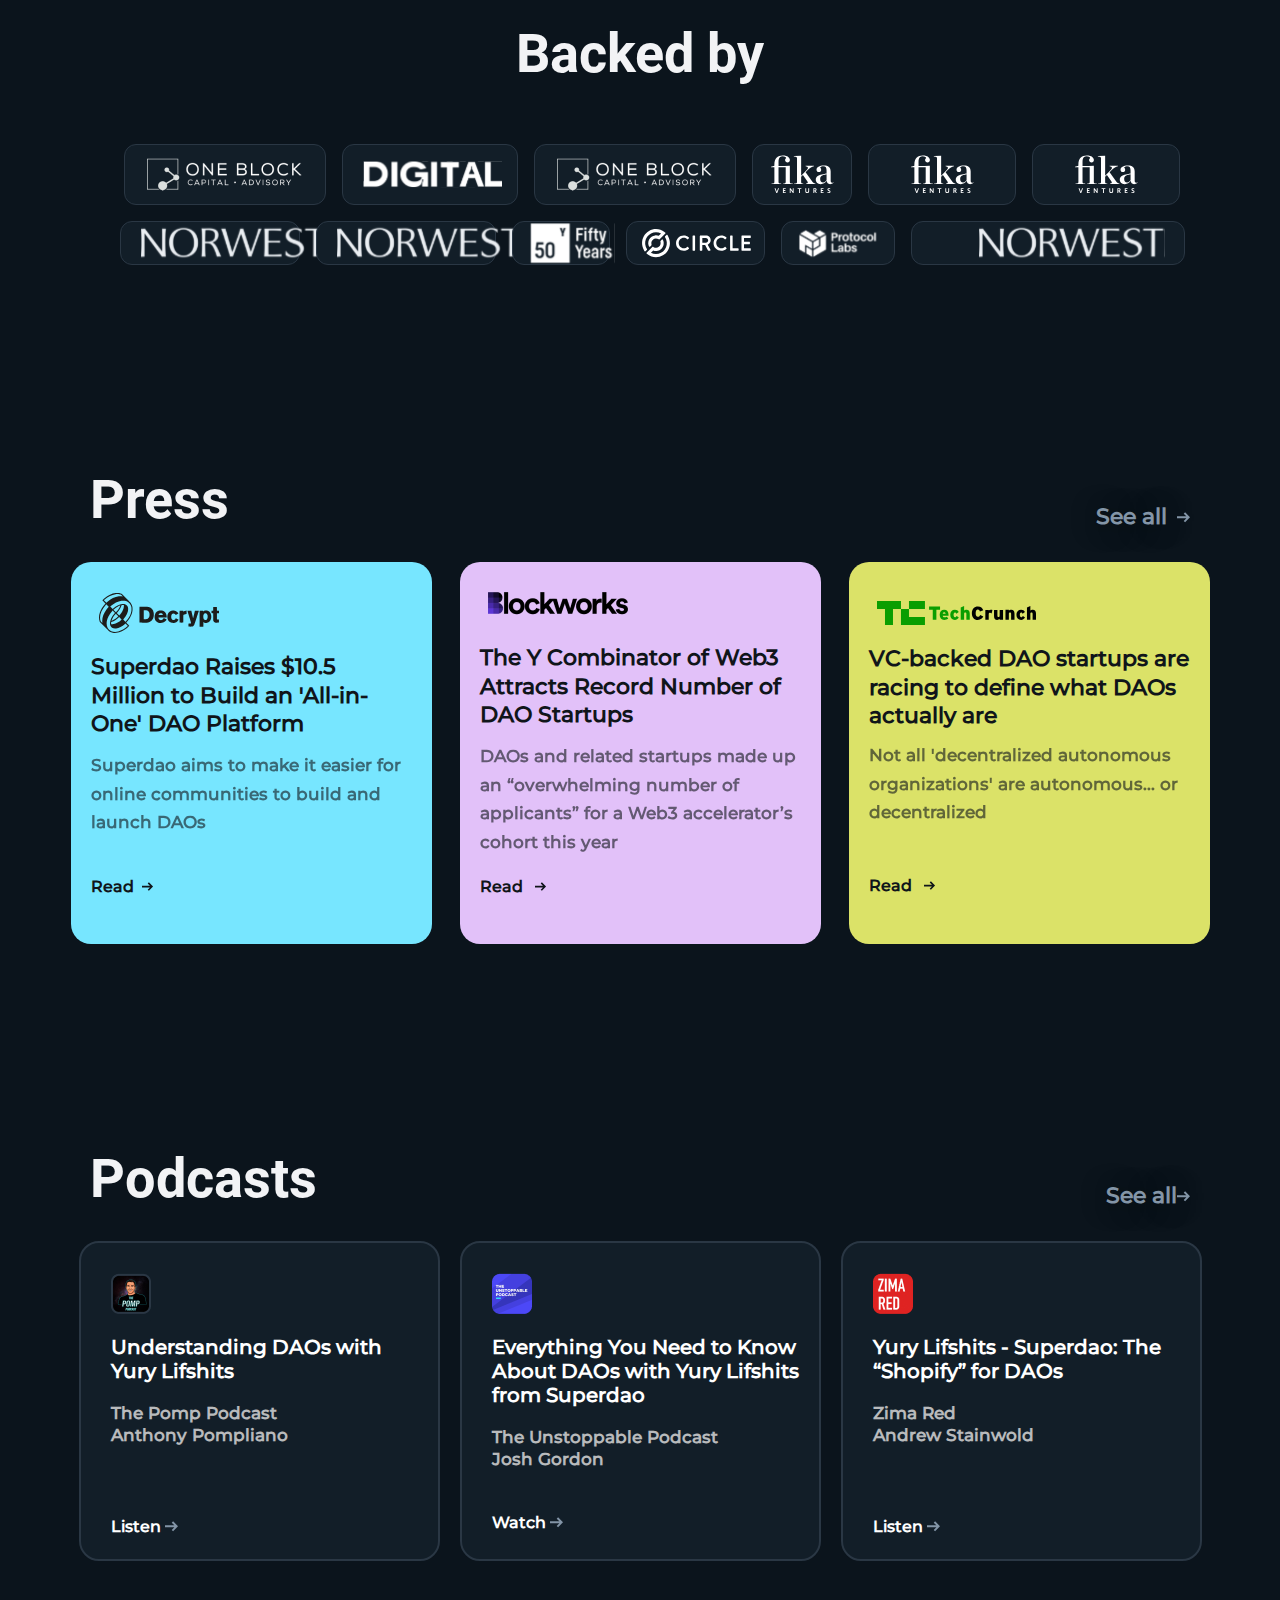
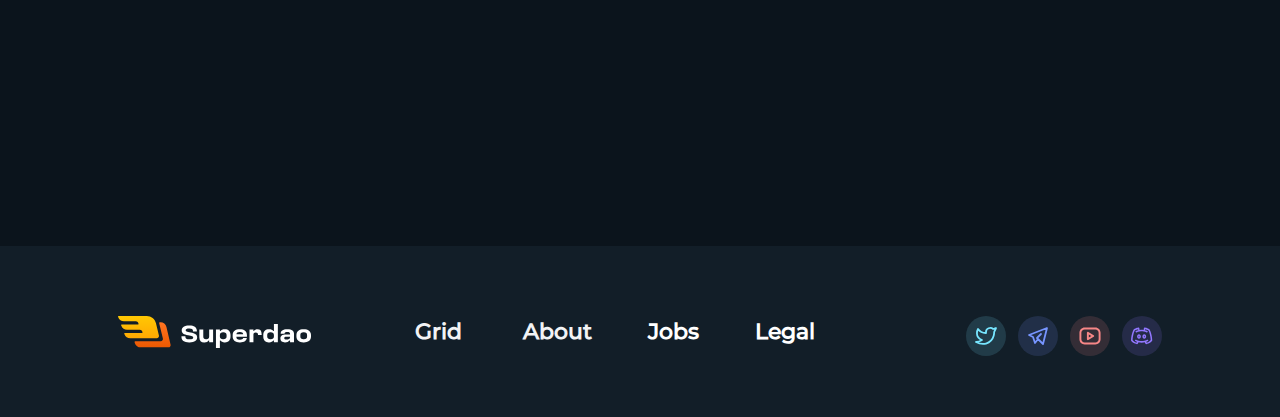
==== commit 51544c03: "Тестирование для валидатора" ====
--- a/.github/index.html
+++ b/.github/index.html
@@ -9,9 +9,9 @@
 </head>
 <body>
     <header>
-        <a href="index.html" class="logotip" alt="Logotip">
+        <a href="index.html" class="logotip">
             <picture>
-                <source srcset="img/Logo.svg" media="(min-width: 1200px)" alt="Logotip">
+                <source srcset="img/Logo.svg" media="(min-width: 1200px)">
                 <img src="img/Logo-first.svg" alt="Logotip">
             </picture>
             <span class="sr-only">Главная</span>
@@ -245,8 +245,8 @@
                 <h2 class ="Weekly-digest">Weekly digest</h2>
                 <p class="news">Latest news in DAOs and Web3</p>
                 <div class="divich">
-                    <label>
-                        <input type="email" placeholder="Your email" name="email" id="email" class="input-email" required>
+                    <label for="email" class="input-email">
+                        <input type="email" placeholder="Your email" name="email" id="email">
                     </label>
                     <button type="submit" class="subscribe">Subscribe</button>
                 </div>
@@ -432,9 +432,9 @@
     </main>
     <footer>
         <div class="footer-div">
-            <a href="index.html" class="svg-div" alt="Logotip">
+            <a href="index.html" class="svg-div">
                 <picture>
-                    <source srcset="img/Logo.svg" media="(min-width: 1200px)" alt="Logotip">
+                    <source srcset="img/Logo.svg" media="(min-width: 1200px)">
                     <img src="img/Logo-first.svg" alt="Logotip">
                 </picture>
                 <span class="sr-only">Главная</span>
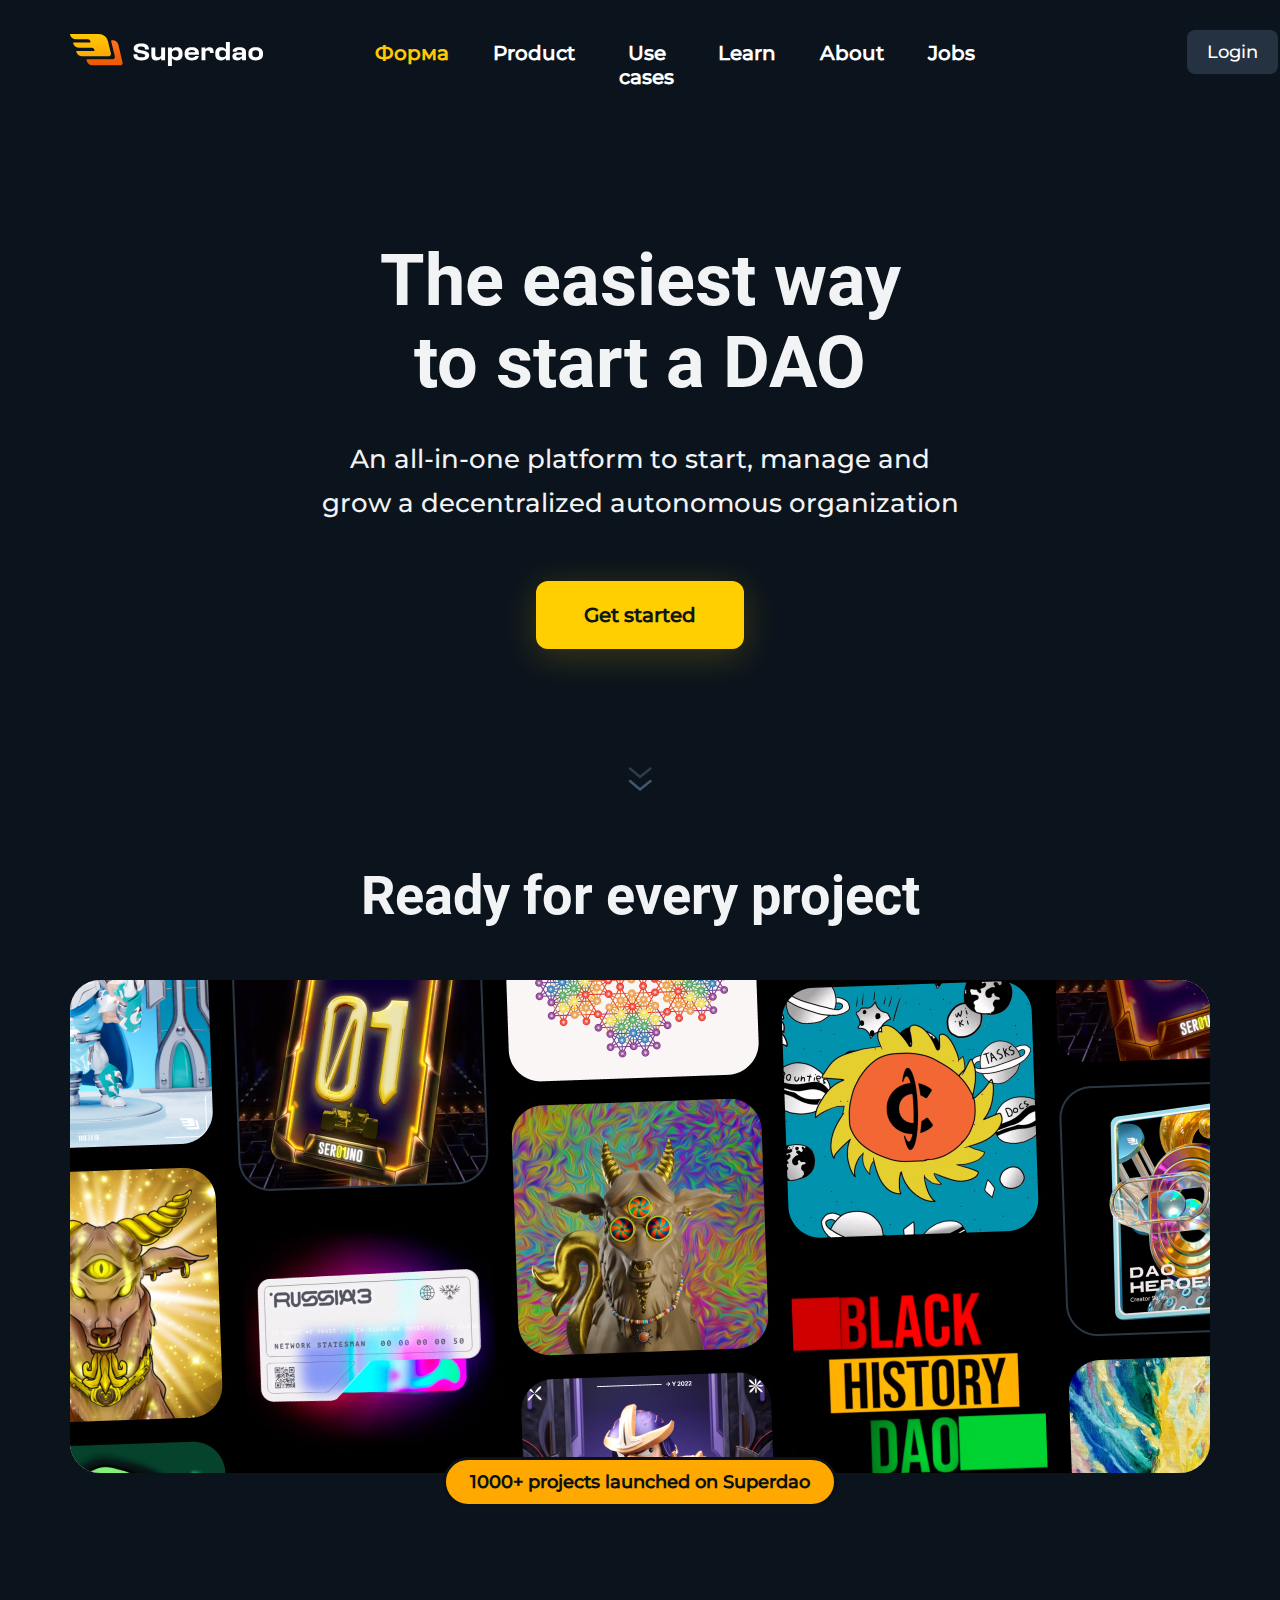
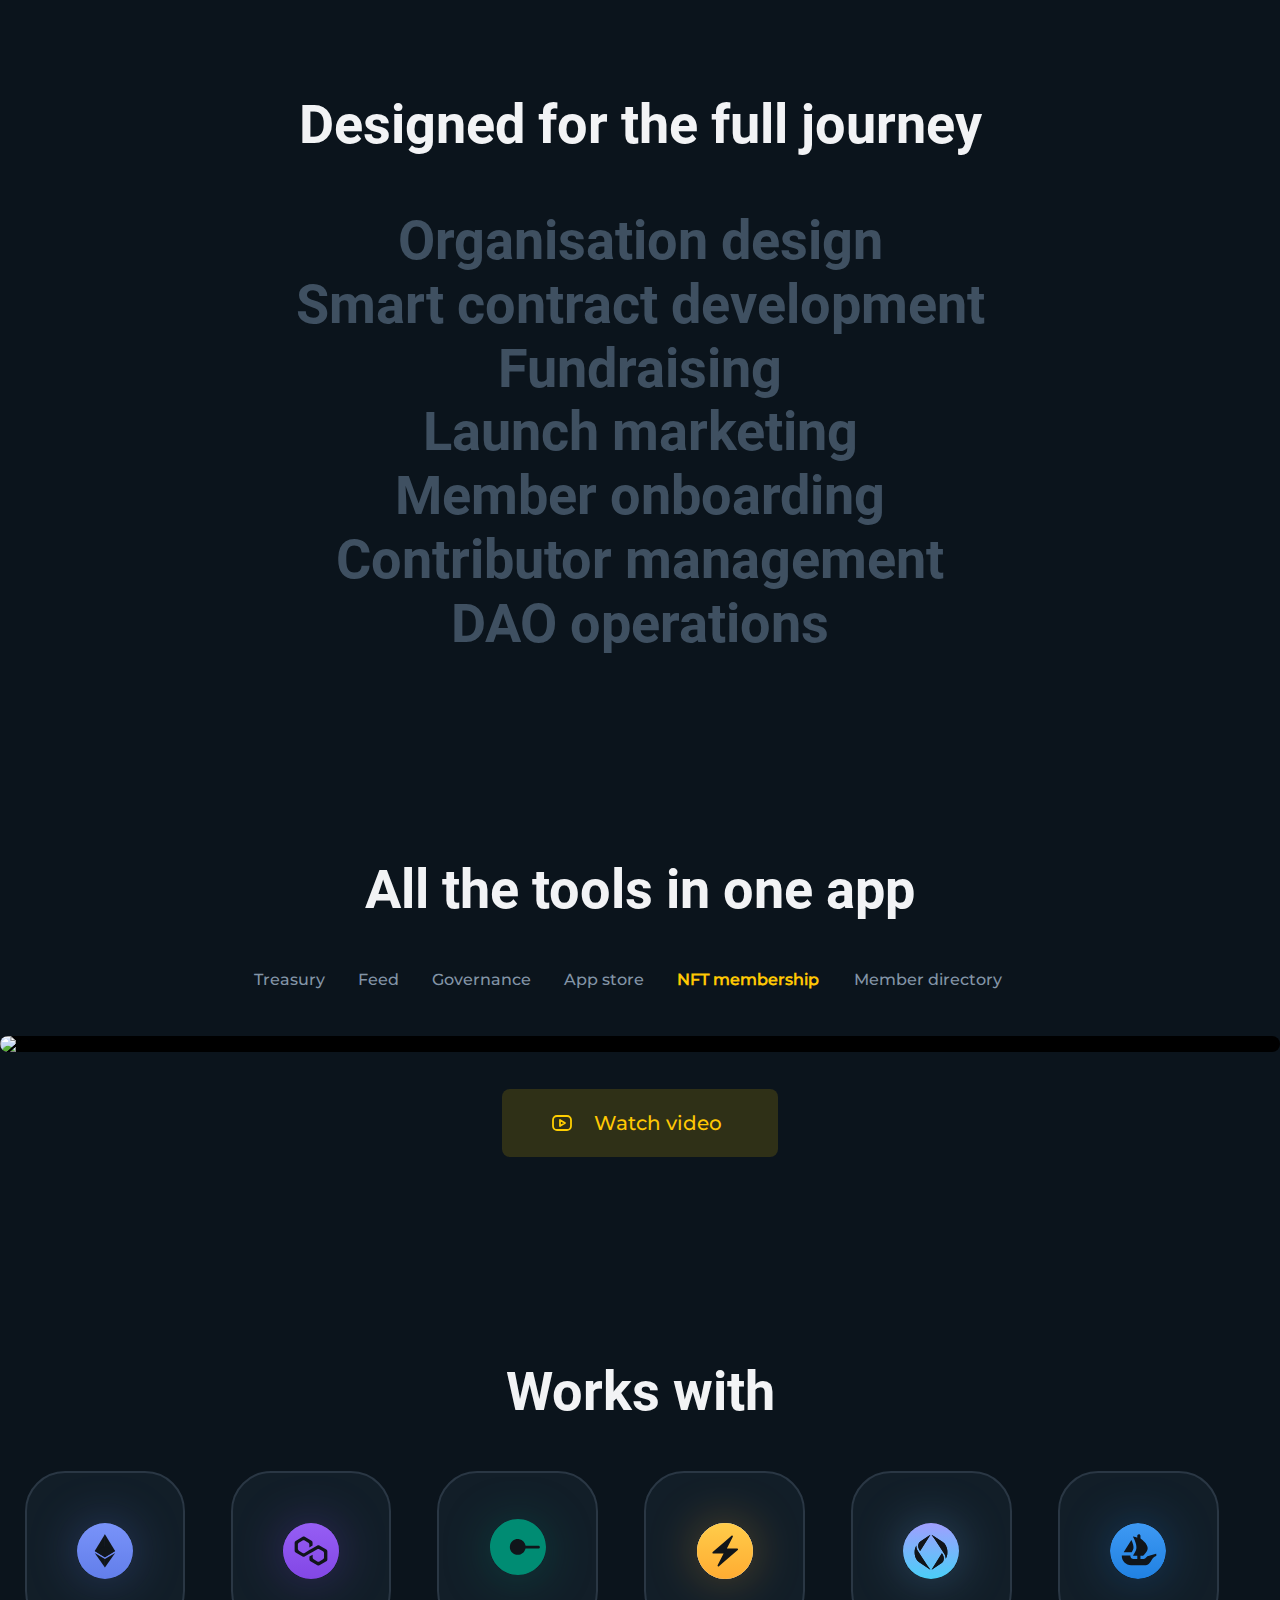
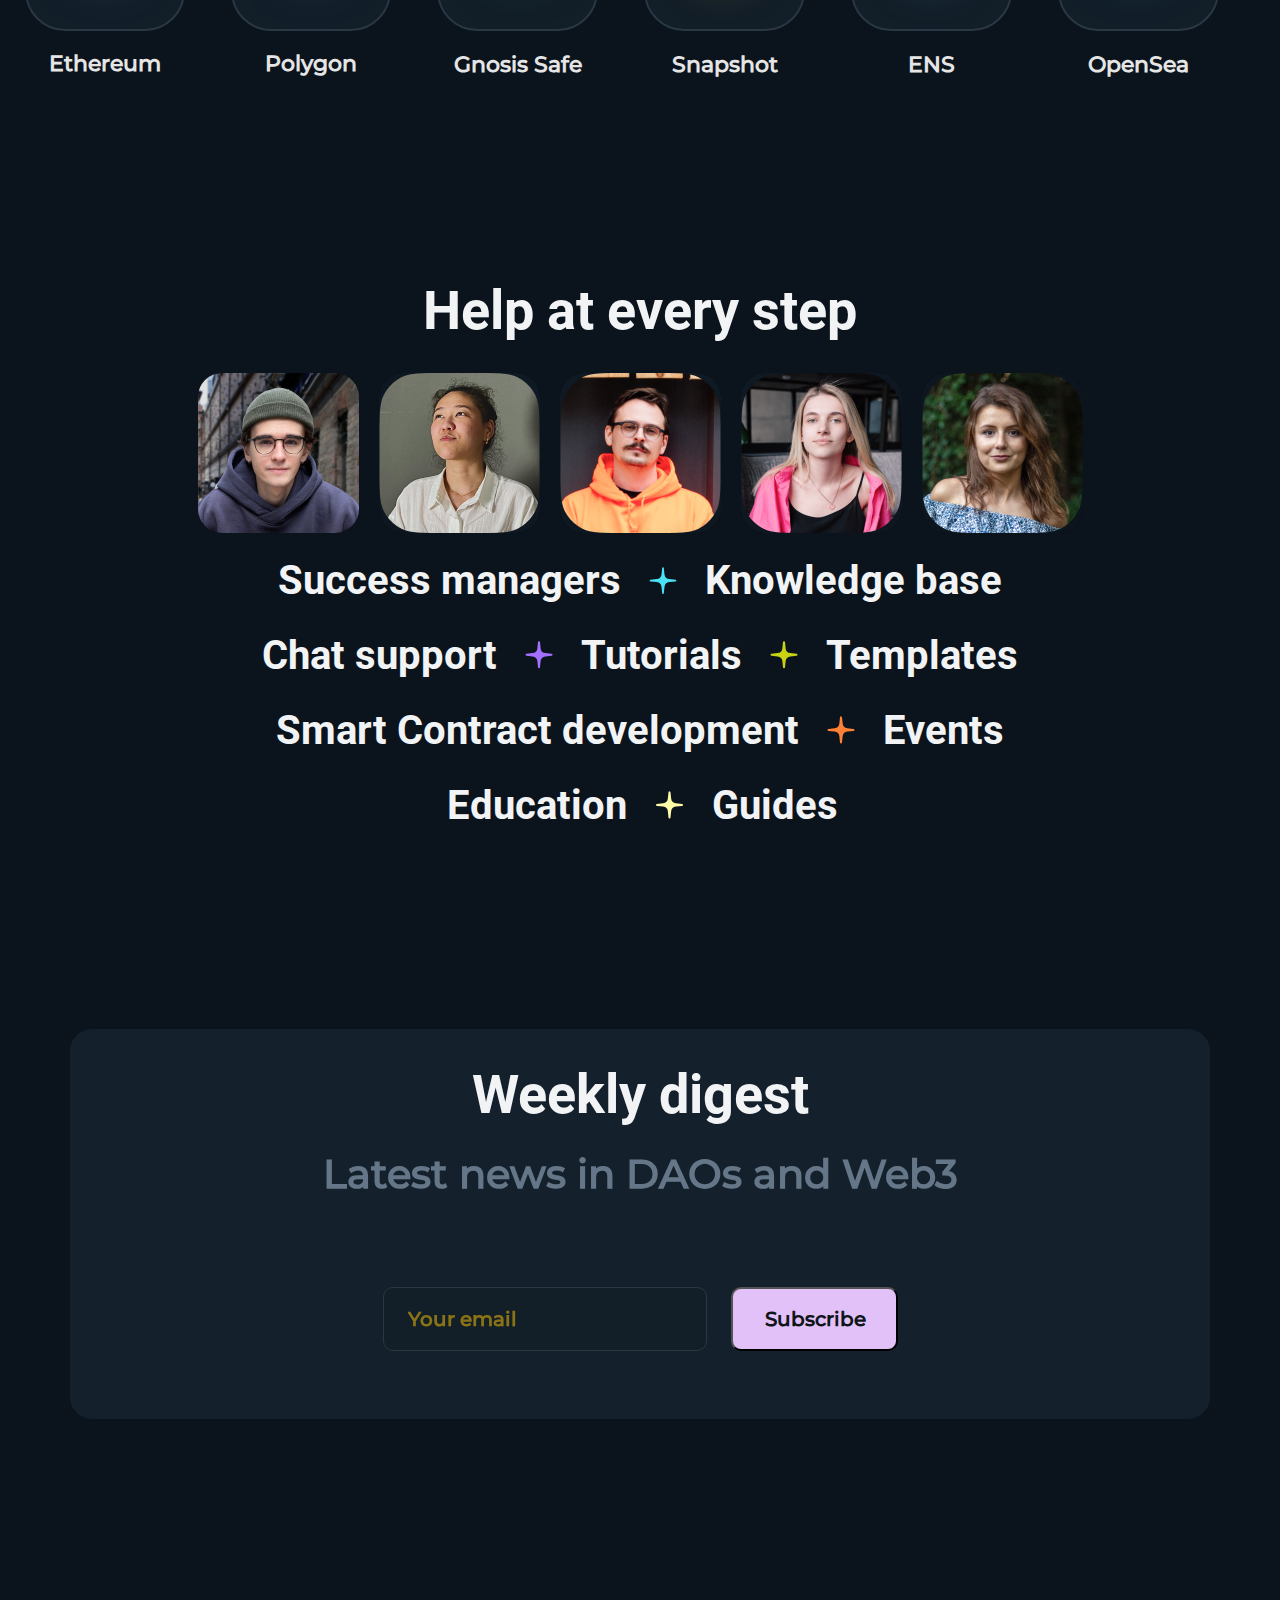
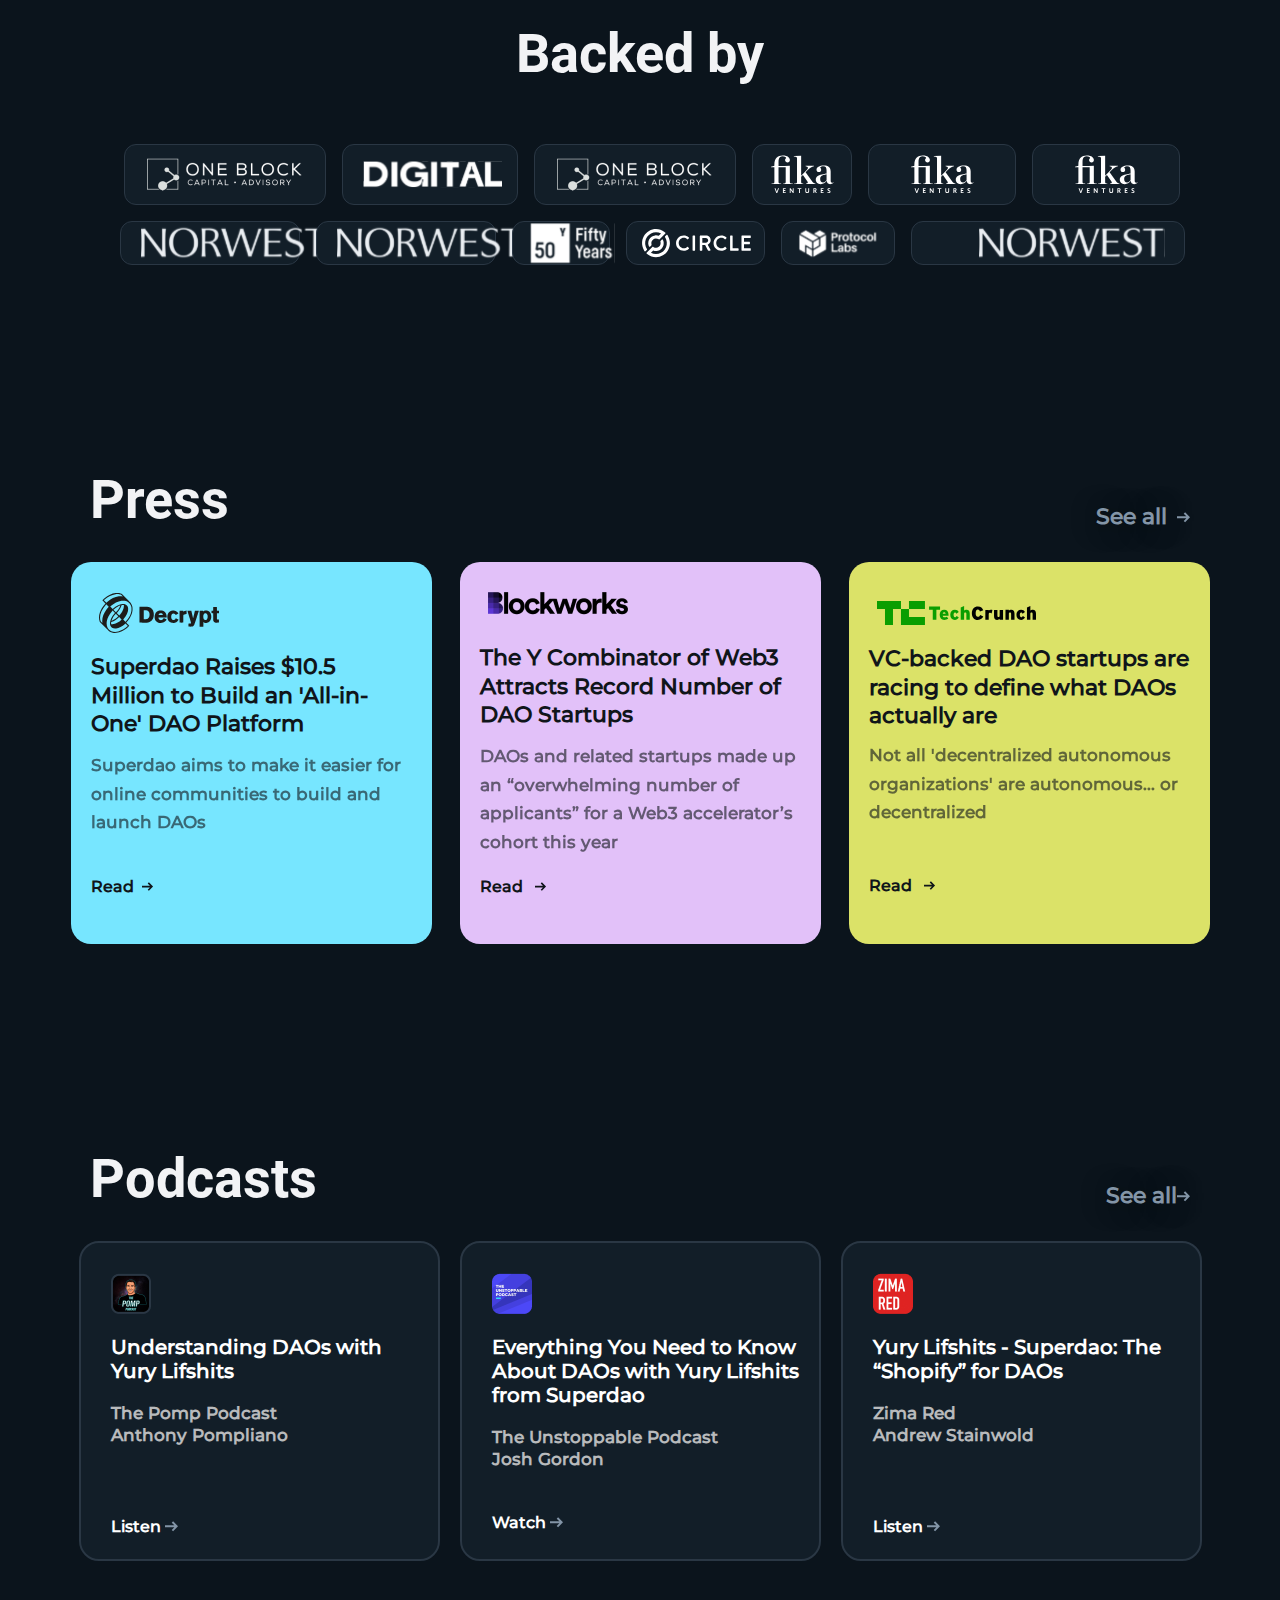
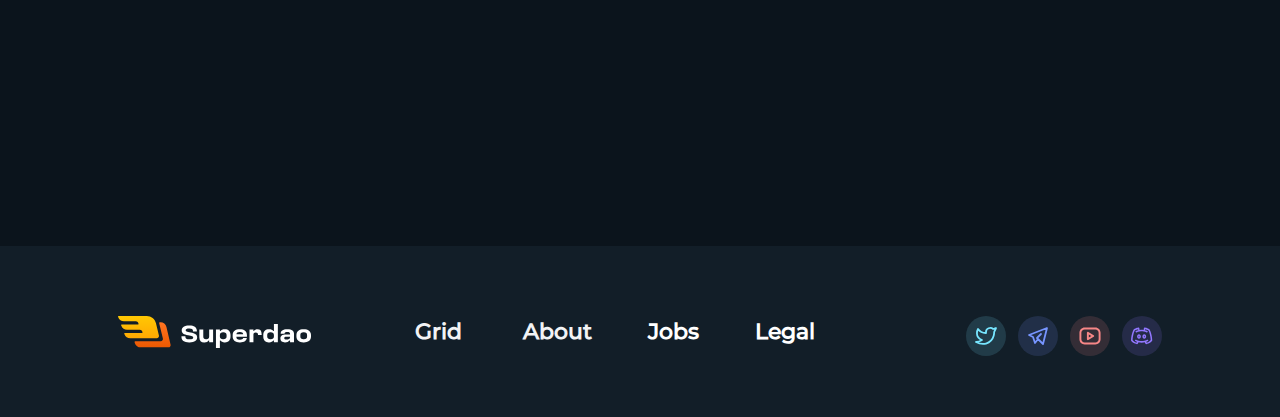
==== commit 94dc4d3e: "Последняя лабораторная" ====
--- a/.github/index.html
+++ b/.github/index.html
@@ -8,6 +8,7 @@
     <title>Document</title>
 </head>
 <body>
+    <a href="#main" class="skip-link">Skip to main</a>
     <header>
         <a href="index.html" class="logotip">
             <picture>
@@ -36,7 +37,7 @@
             Login
         </button>
     </header>
-    <main>
+    <main id="main">
         <section style="margin: 0 16px;">
             <h1 class = "main-title">The easiest way
                 to start a DAO</h1>
@@ -245,9 +246,7 @@
                 <h2 class ="Weekly-digest">Weekly digest</h2>
                 <p class="news">Latest news in DAOs and Web3</p>
                 <div class="divich">
-                    <label for="email" class="input-email">
-                        <input type="email" placeholder="Your email" name="email" id="email">
-                    </label>
+                    <input type="email" placeholder="Your email" name="email" id="email" class="input-email">
                     <button type="submit" class="subscribe">Subscribe</button>
                 </div>
             </form>
--- a/.github/style.css
+++ b/.github/style.css
@@ -3103,4 +3103,27 @@
   width: 25%;
   height: 25%;
   display: inline;
+}
+
+.skip-link {
+  position: absolute;
+  top: -4rem;
+  left: 0;
+  background-color: var(--yellow-color);
+  color: var(--black);
+  padding: 1rem;
+  z-index: 1000;
+  text-decoration: none;
+  opacity: 0;
+  transition: opacity 0.3s ease-in-out;
+}
+
+.skip-link:focus {
+  top: 0;
+  opacity: 1;
+}
+
+.skip-link:active {
+  top: 0;
+  opacity: 1;
 }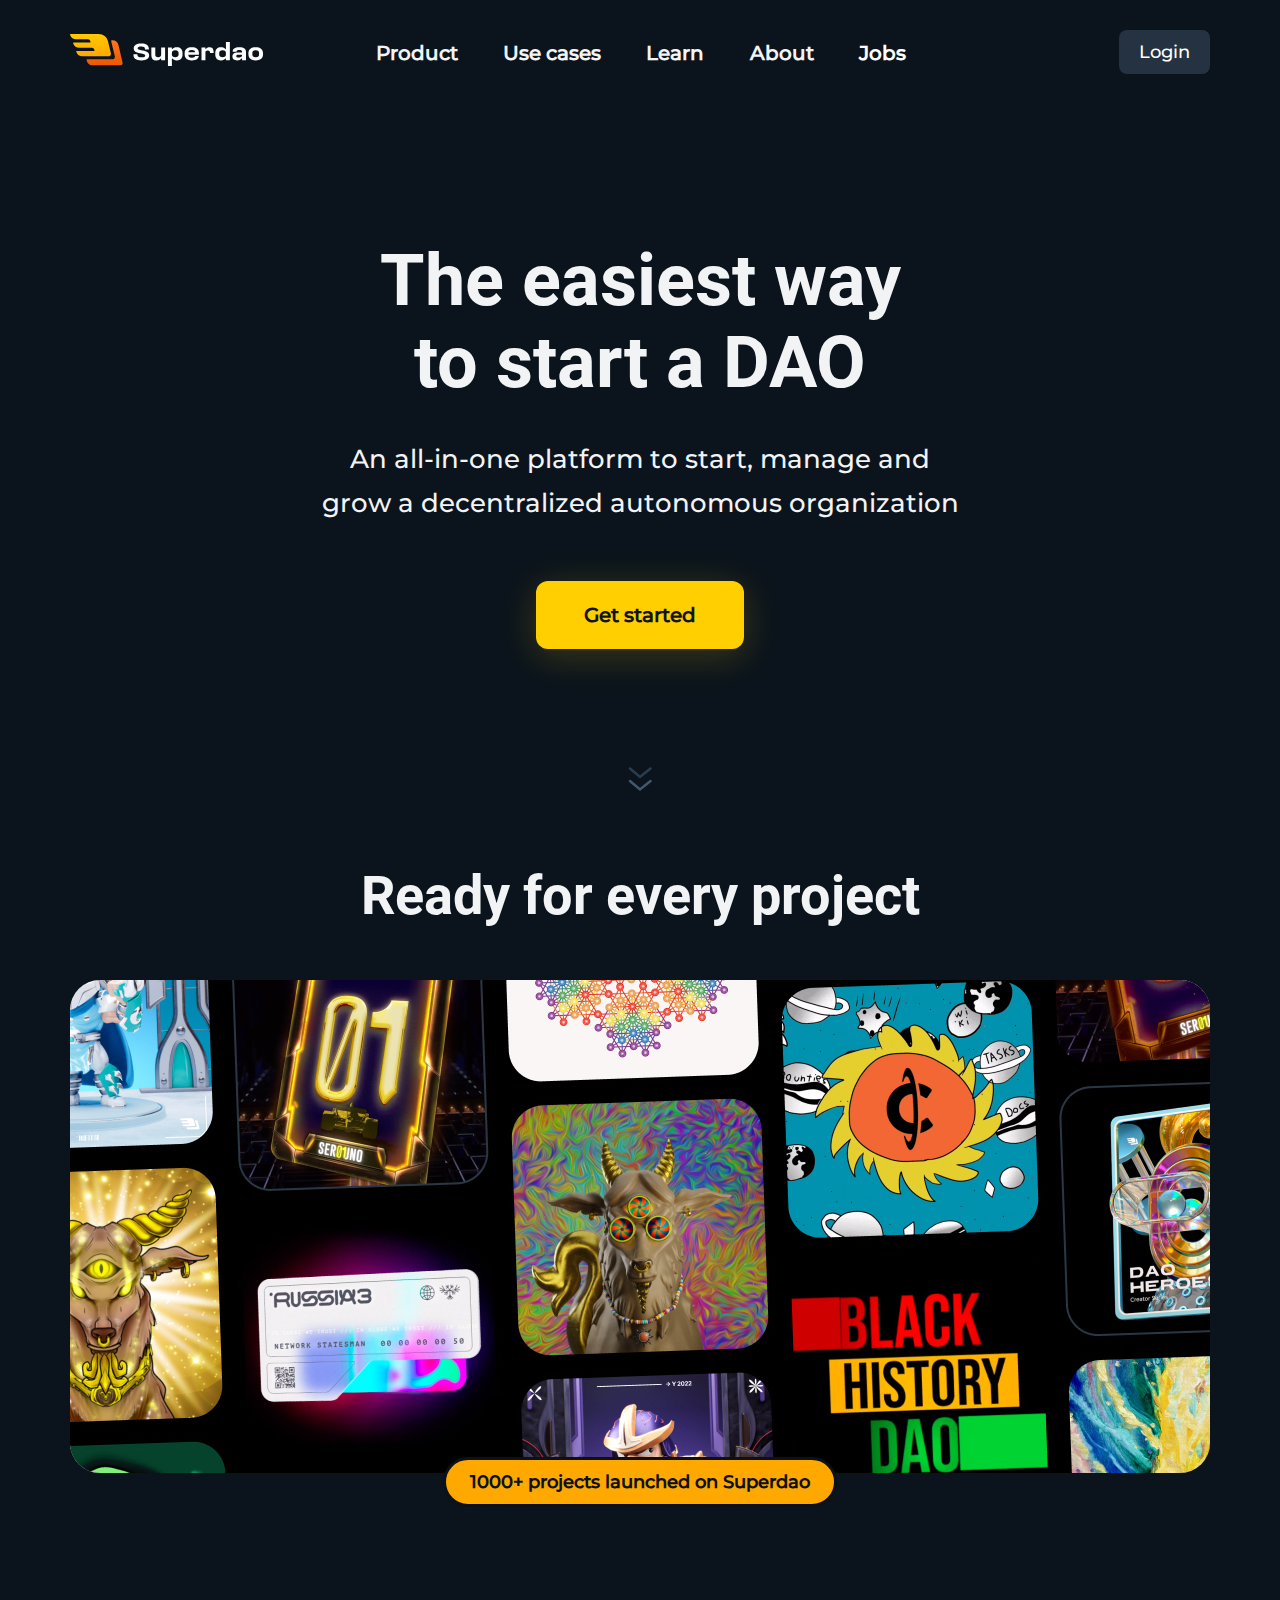
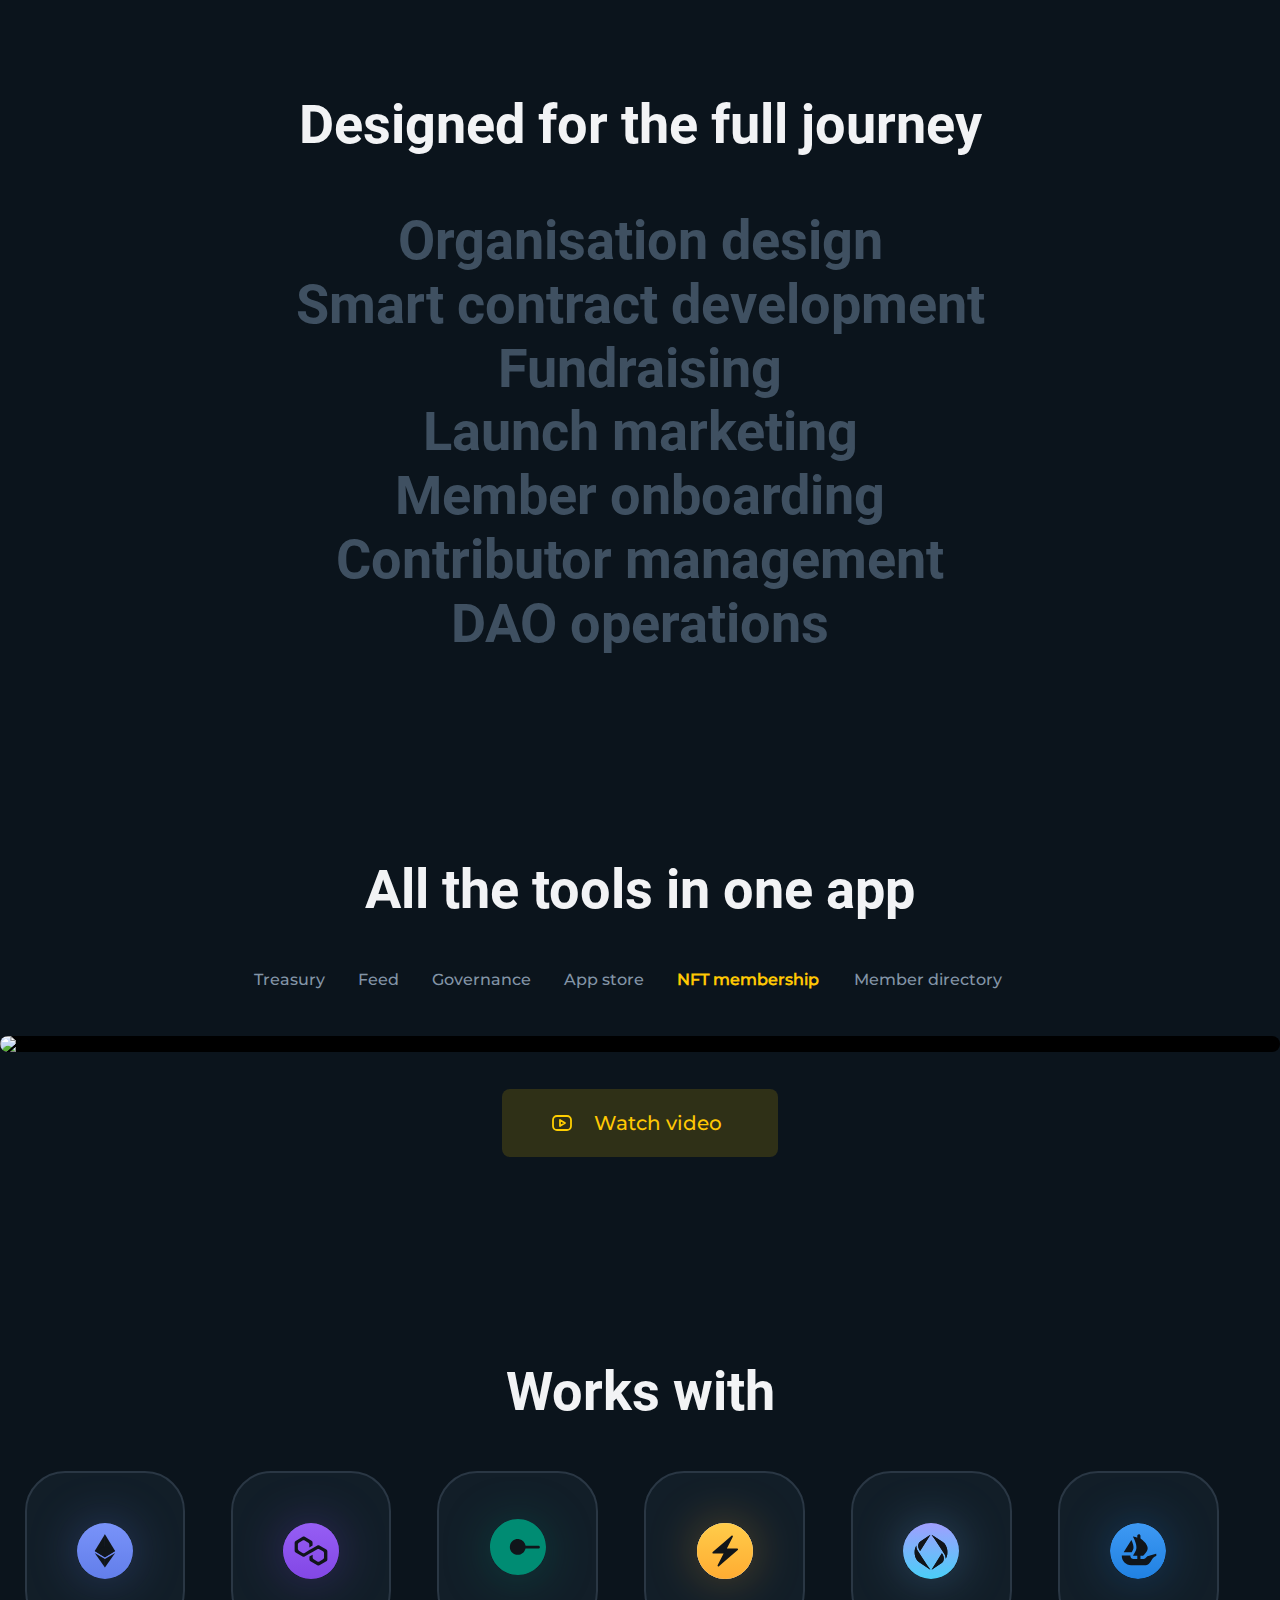
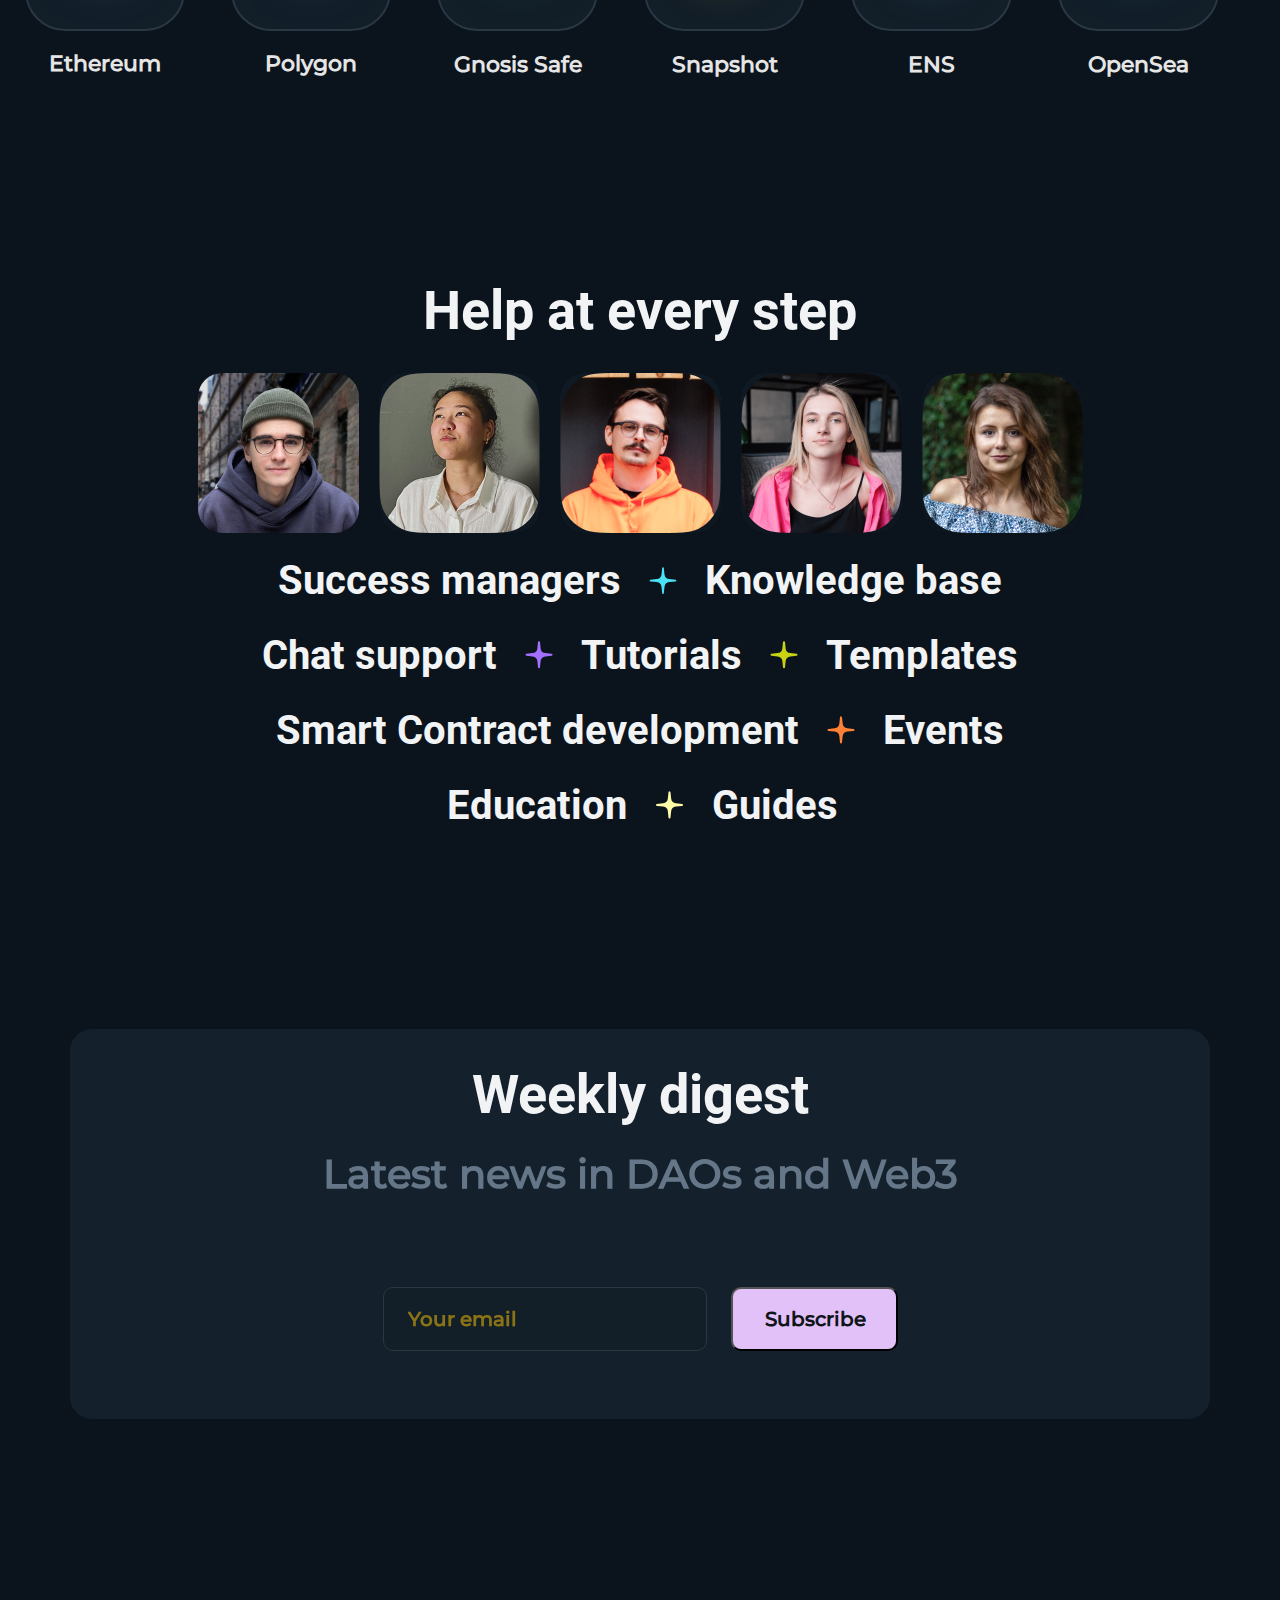
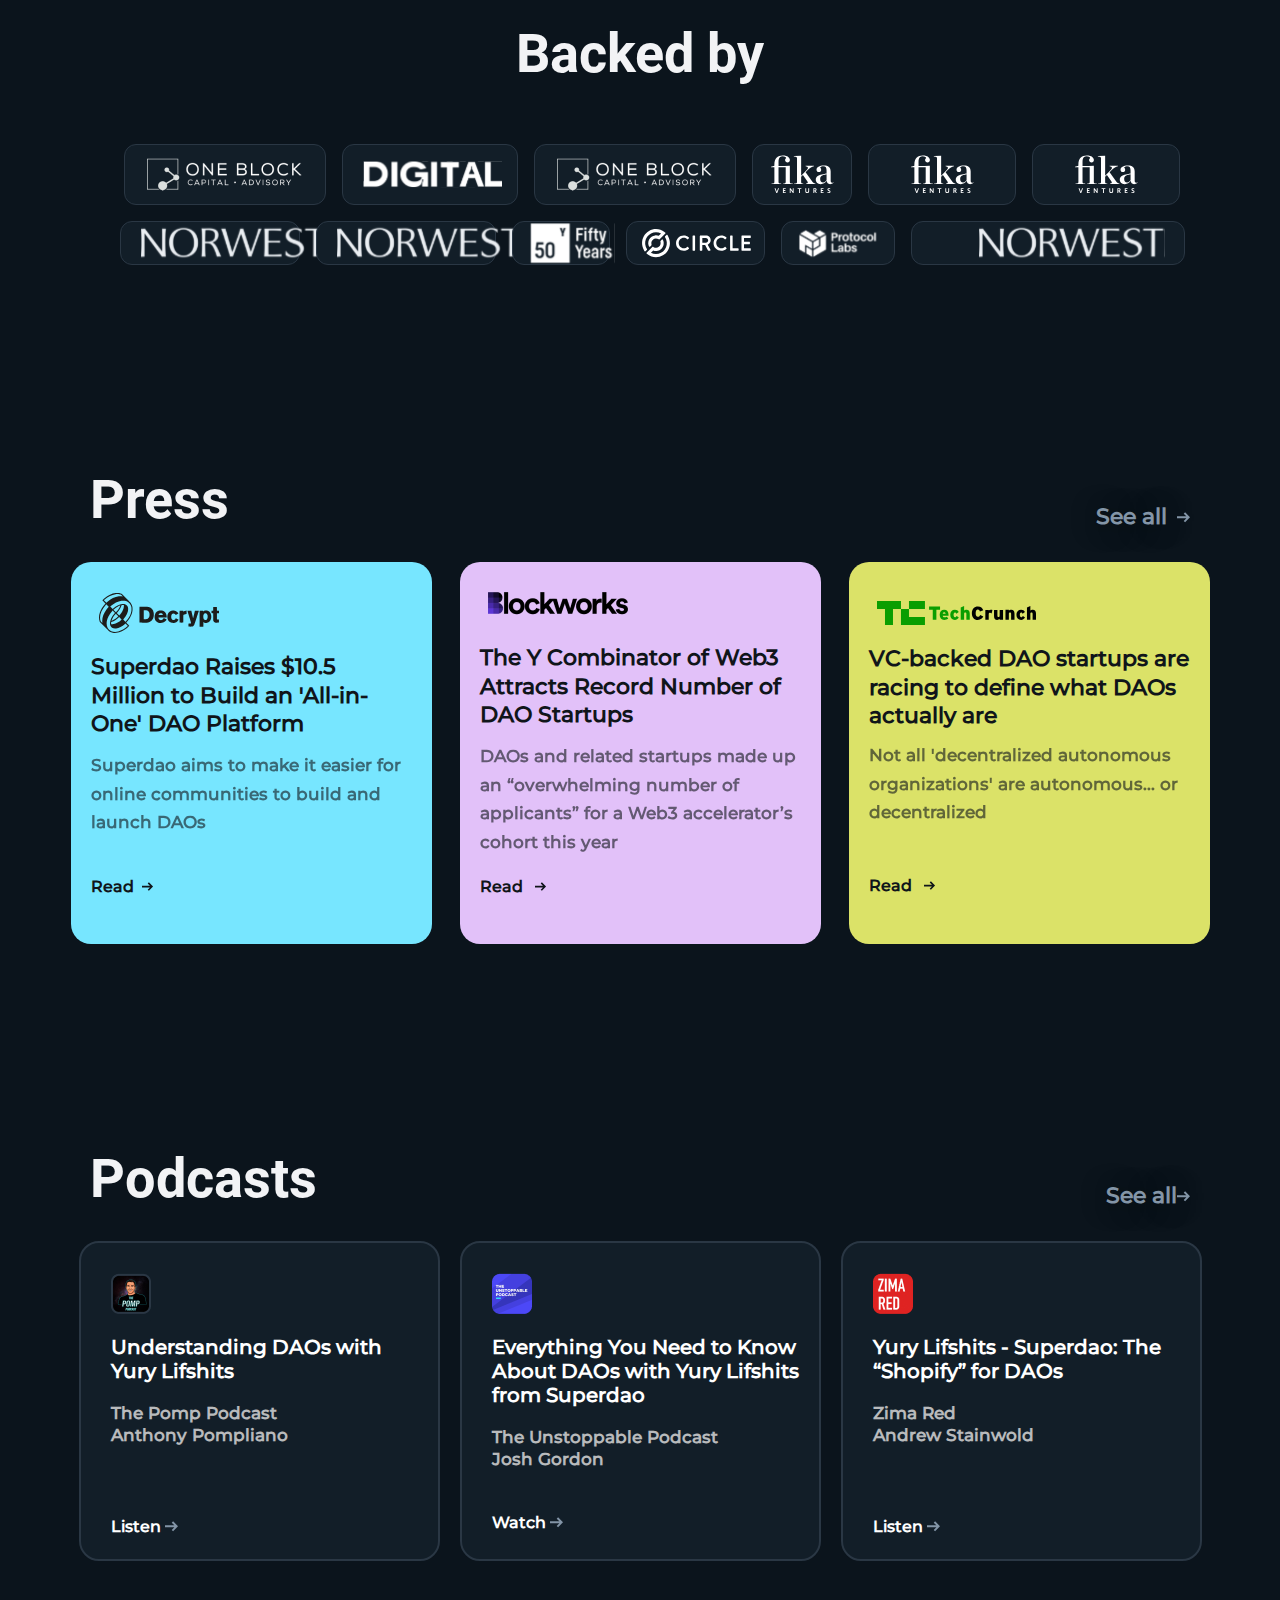
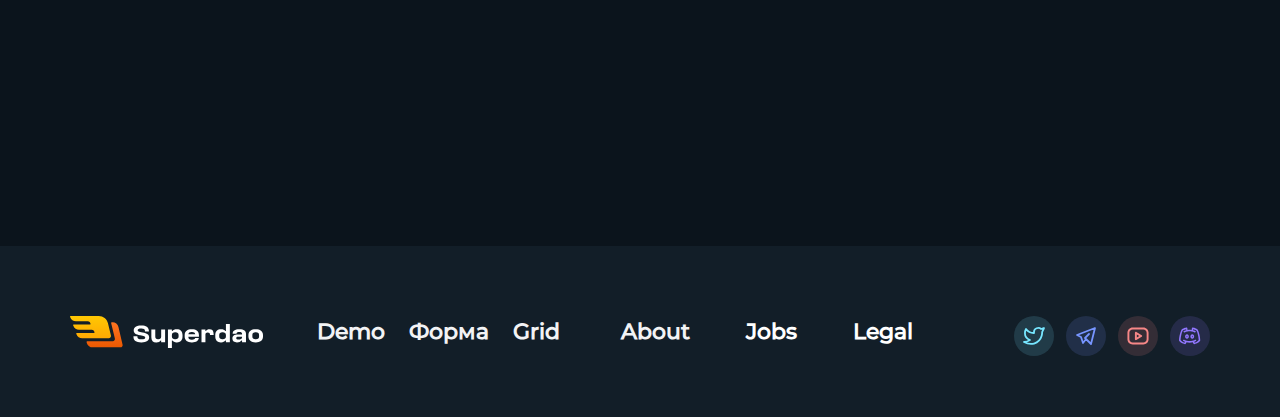
==== commit 59ba5d66: "Изменение и исправление ошибок" ====
--- a/.github/index.html
+++ b/.github/index.html
@@ -17,7 +17,6 @@
             </picture>
             <span class="sr-only">Главная</span>
         </a>
-        <a href="form.html" class="product-forma">Форма</a>
         <a href="" class="product">Product</a>
         <a href="" class="product">Use cases</a>
         <a href="" class="product">Learn</a>
@@ -438,7 +437,9 @@
                 </picture>
                 <span class="sr-only">Главная</span>
             </a>
-            <a href="grid.html" class="about-second-grid">Grid</a>
+            <a href="demo.html" class="about-second-grid">Demo</a>
+            <a href="form.html" class="about-second-grid-two">Форма</a>
+            <a href="grid.html" class="about-second-grid-two">Grid</a>
               <a href="" class="about-second">About</a>
               <a href="" class="Jobs">Jobs</a>
               <a href="" class="Legal">Legal</a>
@@ -472,10 +473,14 @@
             <span class="sr-only">Главная</span>
             </a>
         <ul class="list-footer">
-            <li class="footer-list-first"><a href="grid.html" class="about-grid">Grid</a></li>
             <li class="footer-list-first"><a href="" class="about">About</a></li>
             <li class="footer-list-second"><a href="" class="about">Jobs</a></li>
             <li class="footer-list-third"><a href="" class="about">Legal</a></li>
+        </ul>
+        <ul class="list-footer-div">
+            <li class="footer-list-first"><a href="demo.html" class="about-grid">Demo</a></li>
+            <li class="footer-list-second"><a href="form.html" class="about-grid">Форма</a></li>
+            <li class="footer-list-first"><a href="grid.html" class="about-grid">Grid</a></li>
         </ul>
         <ul class="back-list">
             <li class="twitter"><a href=""><img src="img/Frame 5609.svg" alt="Twitter"></a></li>
--- a/.github/style.css
+++ b/.github/style.css
@@ -467,7 +467,7 @@
 }
 
 .product {
-color: #FFF;
+color: var(--text-color);
 font-family: "Montserrat";
 font-size: 1.4rem;
 font-style: normal;
@@ -479,7 +479,7 @@
 }
 
 .product-forma {
-  color: var(--yellow-color);
+  color: var(--text-color);
   font-family: "Montserrat";
   font-size: 1.4rem;
   font-style: normal;
@@ -1264,6 +1264,20 @@
   margin: 0;
 }
 
+.list-footer-div {
+  padding-inline: 0;
+  display: flex;
+  gap: 0.5em;
+  font-size: 1.2rem;
+  line-height: 1.5;
+  flex-wrap: wrap;
+  list-style-type: none;
+  margin-inline: auto;
+  padding-left: 0;  
+  align-items: center;
+  margin: 0;
+}
+
 .image-footer {
   margin: 3.2rem 7rem;
 }
@@ -1916,6 +1930,9 @@
     display: none;
   }
   .list-footer {
+    display: none;
+  }
+  .list-footer-div {
     display: none;
   }
   .back-list {
@@ -2005,6 +2022,17 @@
   margin-top: 4.7rem;
   margin-bottom: 4.7rem;
   }
+  .about-second-grid-two {
+    color: var(--text-color);
+    font-family: "Montserrat";
+    font-size: 1.4rem;
+    font-style: normal;
+    font-weight: 600;
+    line-height: normal;
+    margin-left: 3.1rem;
+    margin-top: 4.7rem;
+    margin-bottom: 4.7rem;
+    }
 }
 
 @media screen and (min-width: 1200px) {
@@ -2374,7 +2402,13 @@
     margin-left: 3rem;
   }
   .about-second-grid {
-    margin-left: 10.4rem;
+    margin-left: 5.4rem;
+    font-size: 2.2rem;
+    margin-top: 7.2rem;
+    margin-bottom: 7.2rem;
+  }
+  .about-second-grid-two {
+    margin-left: 2.4rem;
     font-size: 2.2rem;
     margin-top: 7.2rem;
     margin-bottom: 7.2rem;
@@ -2397,7 +2431,7 @@
     margin-bottom: 7.2rem;
   }
   .twitter {
-    margin-left: 15.1rem;
+    margin-left: 10.1rem;
     margin-top: 7rem;
   }
   .telegram-div {
@@ -2866,7 +2900,56 @@
   box-shadow: 0 0 1rem rgba(0, 0, 0, 0.3)
 }
 
+.product:hover {
+  color: var(--yellow-color);
+  transition: 0.6s;
+  transform: scale(110%) rotate(5deg);
+  box-shadow: 0 0 1rem rgba(0, 0, 0, 0.3)
+}
+
+.product-forma:hover {
+  color: var(--yellow-color);
+  transition: 0.6s;
+  transform: scale(110%) rotate(5deg);
+  box-shadow: 0 0 1rem rgba(0, 0, 0, 0.3)
+}
+
+.product-jobs:hover {
+  color: var(--yellow-color);
+  transition: 0.6s;
+  transform: scale(110%) rotate(5deg);
+  box-shadow: 0 0 1rem rgba(0, 0, 0, 0.3)
+}
+
 .about-second-grid:hover {
+  color: var(--yellow-color);
+  transition: 0.6s;
+  transform: scale(110%) rotate(5deg);
+  box-shadow: 0 0 1rem rgba(0, 0, 0, 0.3)
+}
+
+.about-second-grid-two:hover {
+  color: var(--yellow-color);
+  transition: 0.6s;
+  transform: scale(110%) rotate(5deg);
+  box-shadow: 0 0 1rem rgba(0, 0, 0, 0.3)
+}
+
+.watch:hover {
+  color: var(--yellow-color);
+  transition: 0.6s;
+  transform: scale(110%) rotate(5deg);
+  box-shadow: 0 0 1rem rgba(0, 0, 0, 0.3)
+}
+
+.read:hover {
+  color: var(--yellow-color);
+  transition: 0.6s;
+  transform: scale(110%) rotate(5deg);
+  box-shadow: 0 0 1rem rgba(0, 0, 0, 0.3)
+}
+
+.listen:hover {
   color: var(--yellow-color);
   transition: 0.6s;
   transform: scale(110%) rotate(5deg);
@@ -2956,6 +3039,10 @@
   outline: 0.2rem solid var(--for-table-blue);
 }
 
+.about:focus {
+  outline: 0.2rem solid var(--for-table-blue);
+}
+
 .Legal:focus {
   outline: 0.2rem solid var(--for-table-blue);
 }
@@ -2969,6 +3056,10 @@
 }
 
 .about-second-grid:focus {
+  outline: 0.2rem solid var(--for-table-blue);
+}
+
+.about-second-grid-two:focus {
   outline: 0.2rem solid var(--for-table-blue);
 }
 
@@ -3038,6 +3129,8 @@
 }
 
 .two-sides-card {
+  justify-self: center;
+  margin: auto;
   perspective: 100rem;
   width: 20rem;
   height: 30rem;
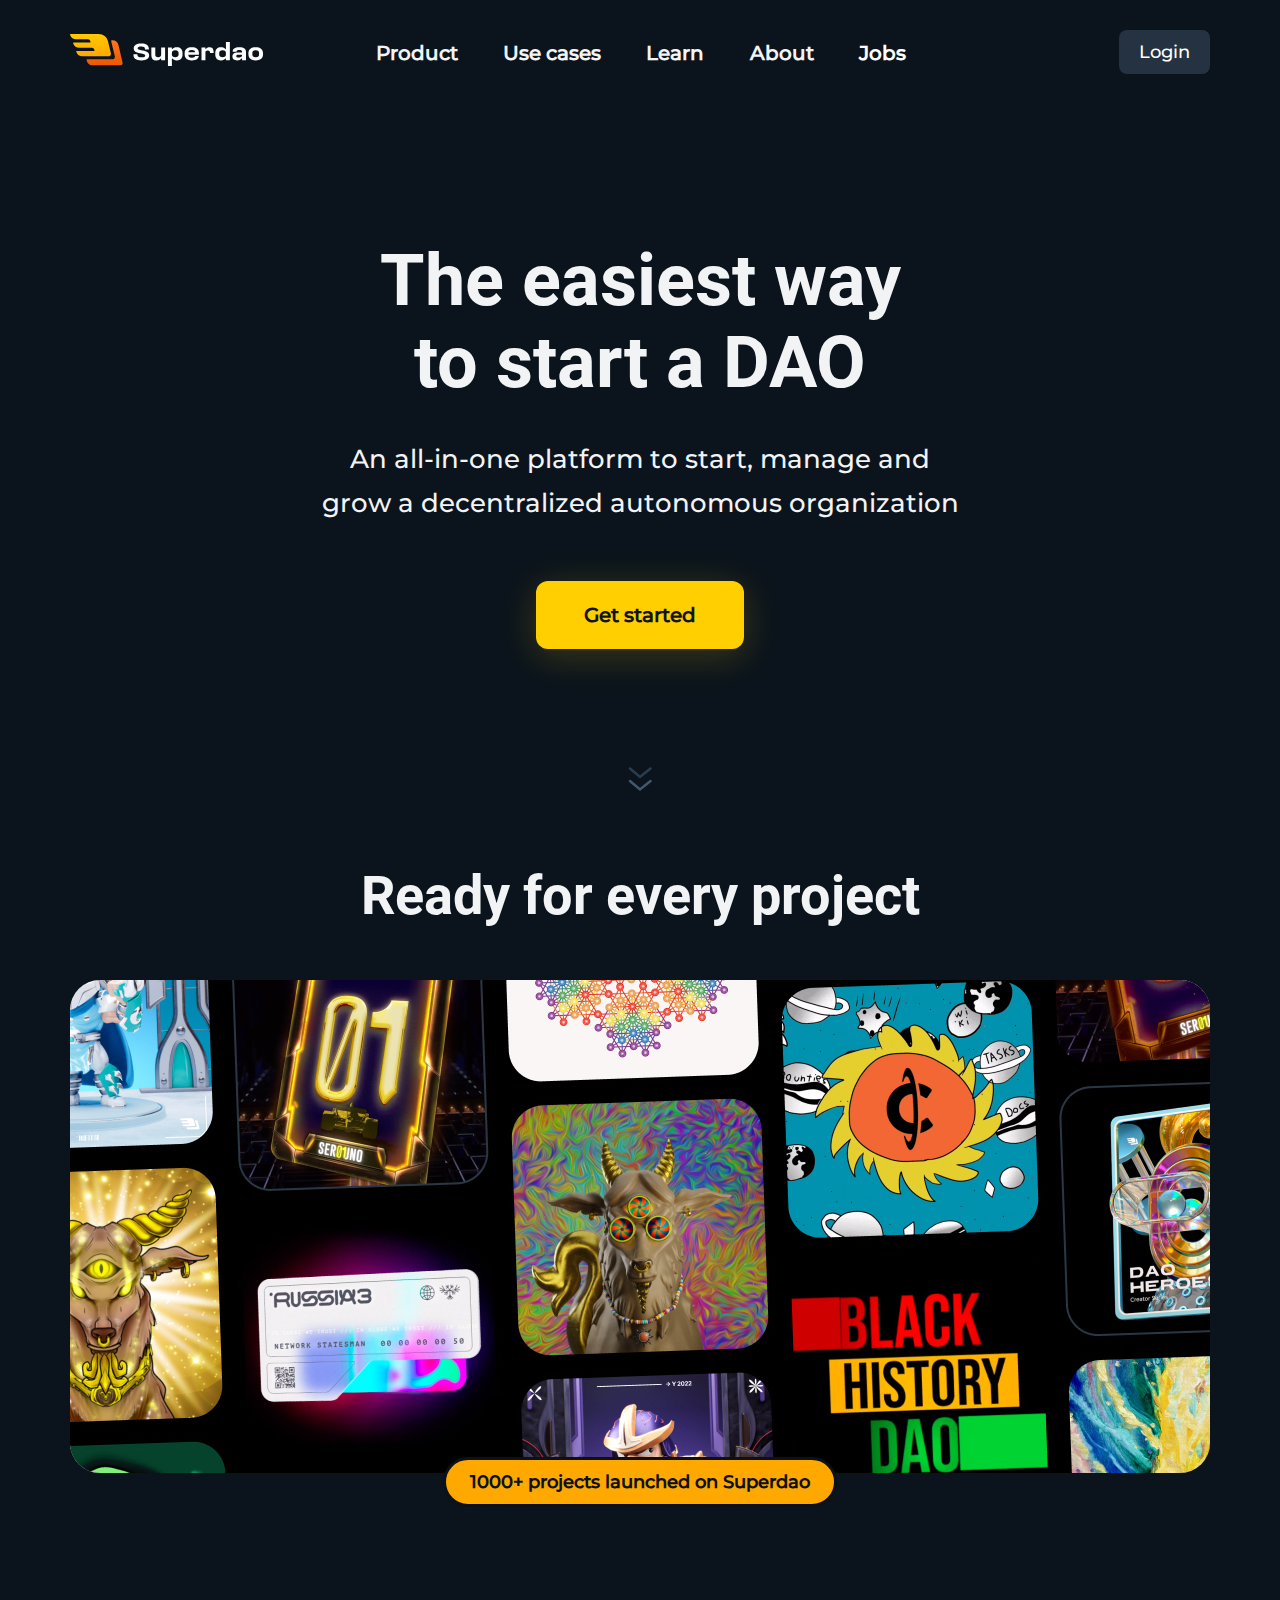
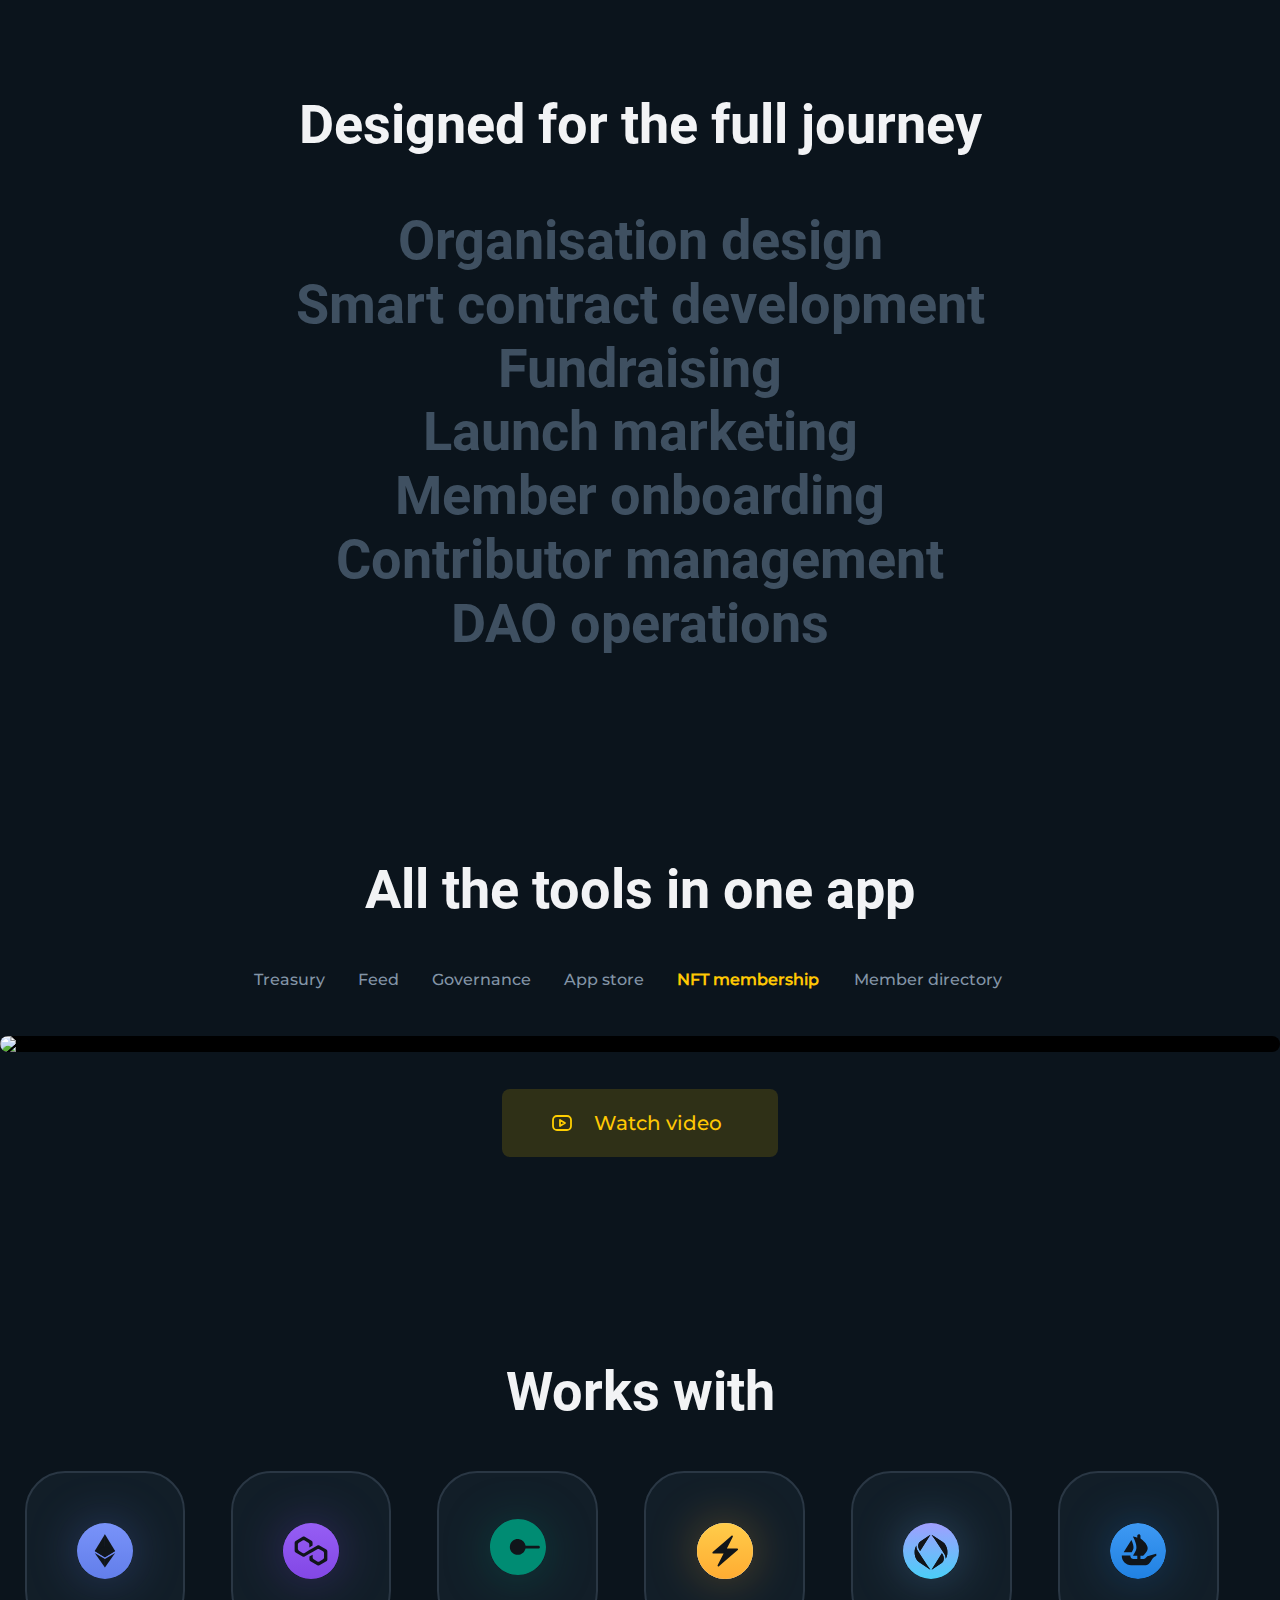
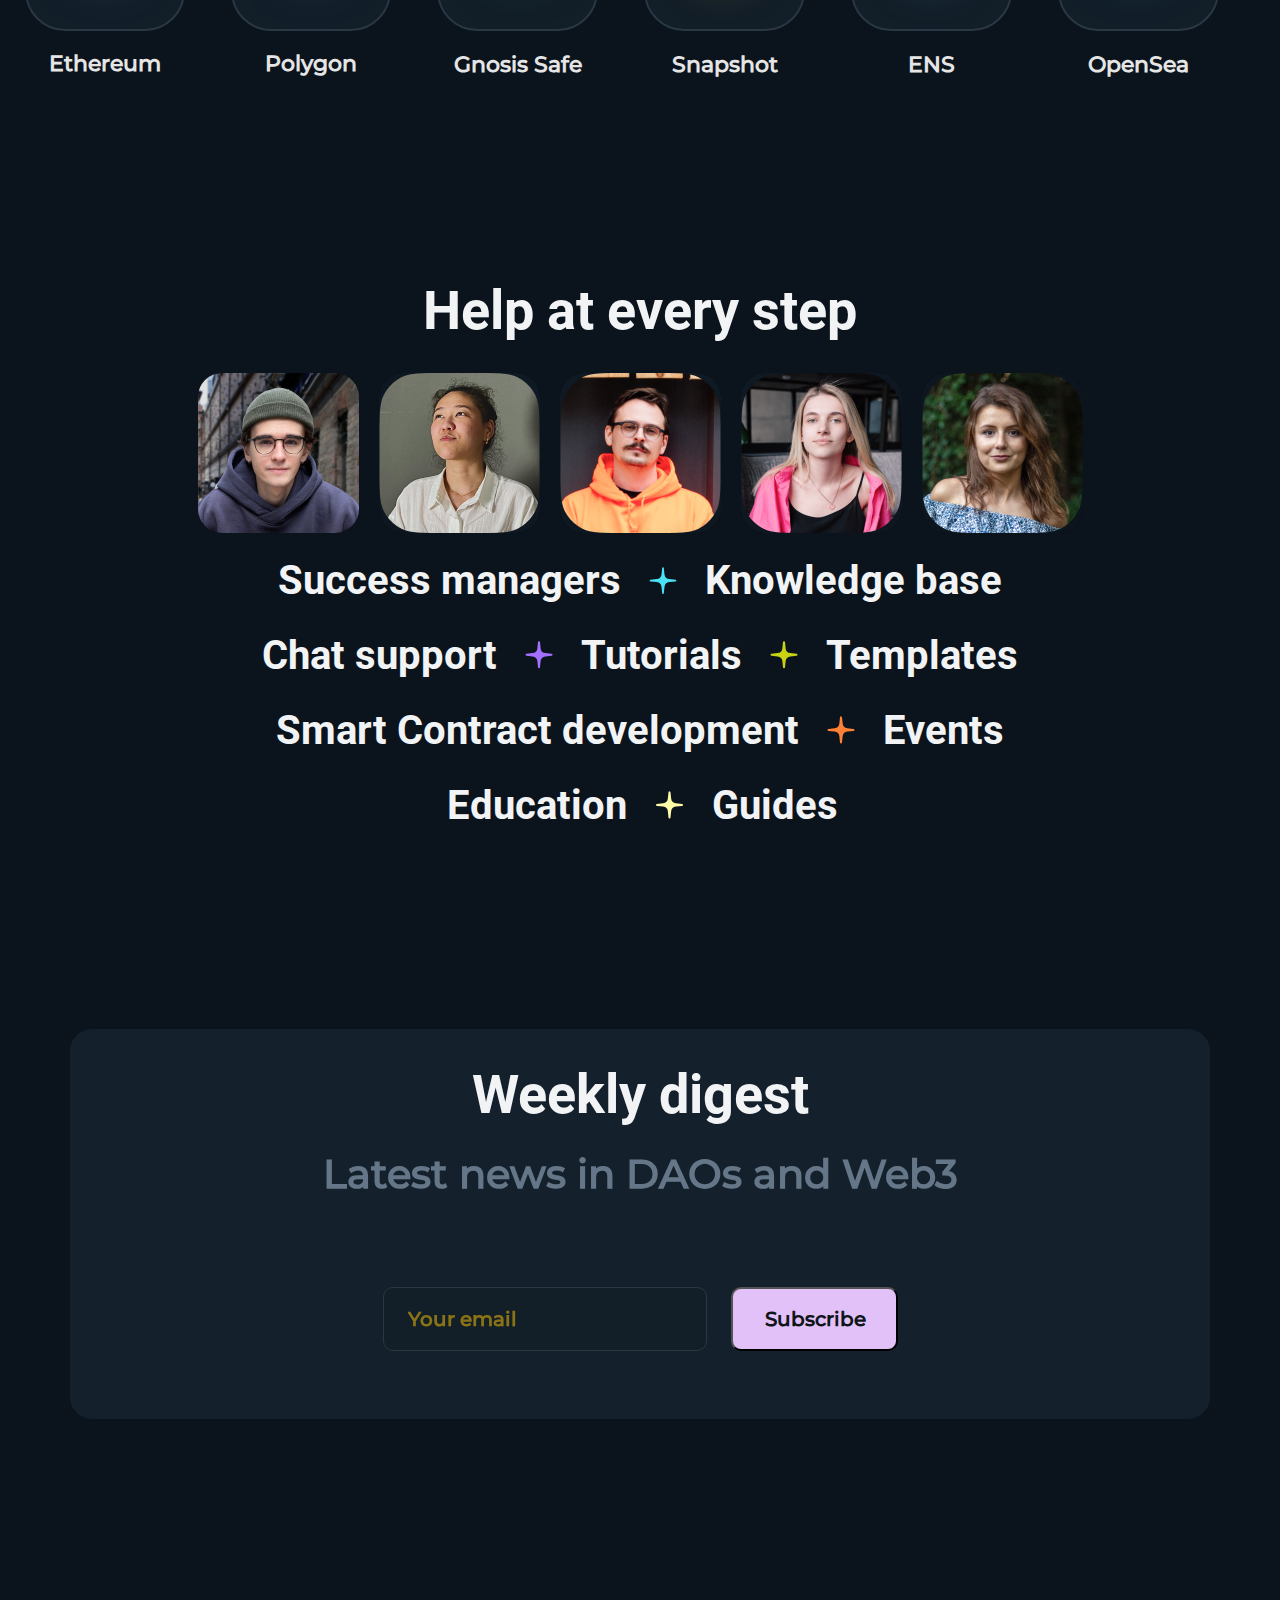
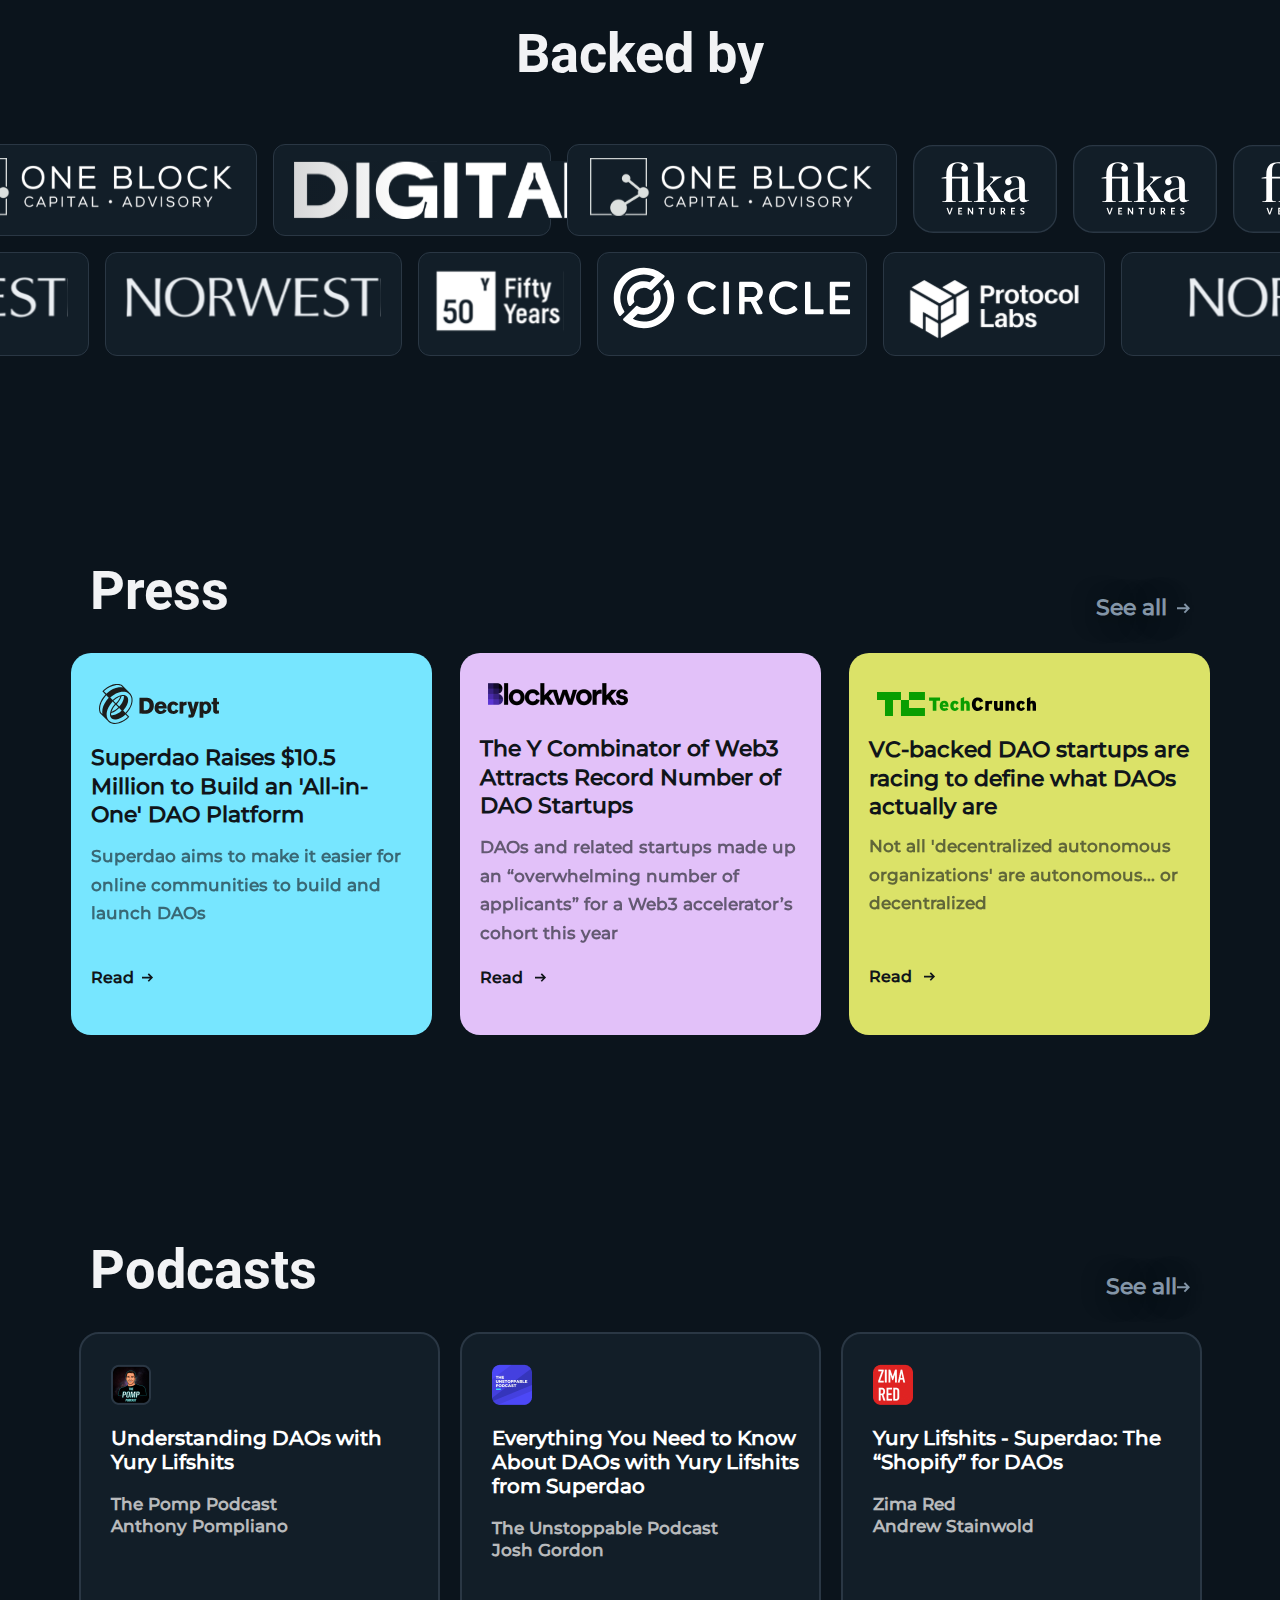
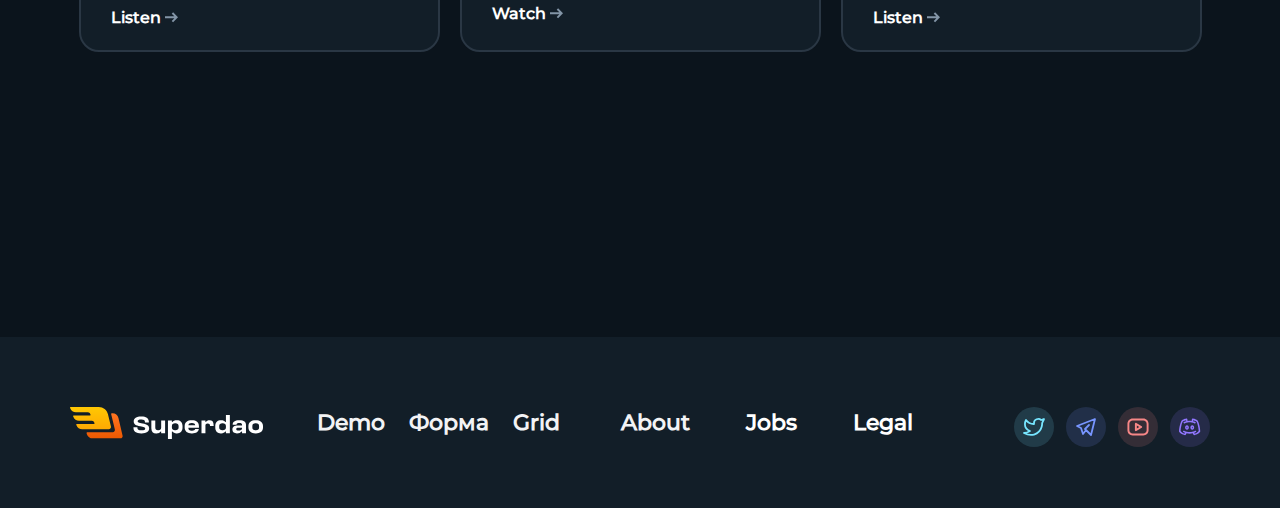
==== commit 27ffa388: "Работа над ошибками" ====
--- a/.github/index.html
+++ b/.github/index.html
@@ -255,60 +255,82 @@
             <h2 class = "another-titles">Backed by</h2 >
             <ul class="backed-by">
                 <li class="company-second">
-                    <img src="img/222 1.png" alt="Company">
-                    <p></p>
+                    <picture>
+                        <source srcset="img/22222.svg" media="(min-width: 1200px)">
+                        <source srcset="img/2222.svg" media="(min-width: 769px)">
+                        <img src="img/222 1.svg" alt="Company">
+                    </picture>
                 </li>
                 <li class="company">
-                    <img src="img/wordmark-white.svg" alt="Company">
-                    <p></p>
+                    <picture class="backed-by">
+                        <source srcset="img/work.svg" media="(min-width: 1200px)">
+                        <img src="img/wordmark-white.svg" alt="Company">
+                    </picture>
                 </li>
                 <li class="company-second">
-                    <img src="img/222 1.png" alt="Company">
-                    <p></p>
+                    <picture>
+                        <source srcset="img/22222.svg" media="(min-width: 1200px)">
+                        <source srcset="img/2222.svg" media="(min-width: 769px)">
+                        <img src="img/222 1.svg" alt="Company">
+                    </picture>
                 </li>
                 <li class="vika">
-                    <svg xmlns="http://www.w3.org/2000/svg" width="98" height="59" viewBox="0 0 98 59" fill="none">
-  <path fill-rule="evenodd" clip-rule="evenodd" d="M21.551 43.3335L23.3128 48.0245H24.2144L26.0111 43.2163H25.0542L23.7977 46.8375L22.5214 43.1668L21.551 43.3335ZM29.917 43.2157V48.0024H32.768V47.2264H30.825V45.9087H32.3927L32.268 45.118H30.825V43.9929H32.6981V43.2157H29.917ZM39.7813 43.2157V46.3529L37.6308 43.2163H36.7631V48.003H37.6163V44.7082L39.8716 48.0035H40.635V43.2157H39.7813ZM44.5963 43.2157V44.0133H46.0177V48.0041H46.9403V44.0133H48.4456L48.3139 43.2163L44.5963 43.2157ZM56.1659 46.1297V43.2168H55.2428V46.1227C55.2428 46.8596 54.903 47.2898 54.2235 47.2898C53.5504 47.2898 53.2181 46.831 53.2181 46.1028V43.2168H52.302V46.1507C52.302 47.3995 53.0579 48.0869 54.217 48.0869C55.3751 48.0869 56.1654 47.3995 56.1654 46.1292L56.1659 46.1297ZM62.6174 45.9985C63.2066 45.7833 63.5744 45.3466 63.5744 44.6523C63.5744 43.7218 62.9292 43.2163 61.861 43.2163H60.3755V48.003H61.2927V46.1711H61.7088L62.9572 48.0519L63.8937 47.8787L62.6174 45.9985ZM62.6722 44.7007C62.6722 45.1998 62.3185 45.4698 61.7497 45.4698H61.2857V43.951H61.7911C62.3674 43.951 62.6728 44.2215 62.6728 44.7002L62.6722 44.7007ZM70.5941 48.0035V47.2264H68.6522V45.9087H70.2199L70.0952 45.117H68.6528V43.9929H70.5259V43.2168H67.7437V48.0035H70.5941ZM77.5031 46.6363C77.5031 45.8941 77.1429 45.5542 76.1575 45.1519C75.4919 44.8744 75.3392 44.7287 75.3392 44.4237C75.3392 44.1317 75.5408 43.9101 75.9983 43.9101C76.3725 43.9101 76.7817 44.0553 77.1284 44.2839L77.2671 43.4513C76.9204 43.2711 76.5467 43.1609 76.0048 43.1609C75.1102 43.1609 74.458 43.653 74.458 44.5001C74.458 45.2423 74.8322 45.5467 75.7618 45.9286C76.4553 46.2265 76.622 46.3723 76.622 46.7262C76.622 47.108 76.3306 47.3092 75.9069 47.3092C75.4285 47.3092 74.9295 47.122 74.5274 46.8859L74.3876 47.7249C74.858 47.9479 75.3725 48.0618 75.893 48.0584C76.8166 48.0584 77.5026 47.5727 77.5026 46.6358L77.5031 46.6363ZM18.5914 38.9894H28.1686V38.5162C26.1982 38.4769 25.5278 38.2015 25.5278 37.0188V22.1962H32.7013V37.0188C32.7013 38.2021 31.9917 38.4764 30.2578 38.5167V38.99H39.7173V38.5167C37.3131 38.4774 36.84 38.2021 36.84 37.0194V20.7365L31.4798 20.9731H25.5283V17.3073C25.5283 14.2717 26.0015 13.0492 26.8283 12.2215C27.538 11.5514 28.524 11.1964 29.825 11.1964C31.4798 11.1964 32.7411 12.0247 33.2148 12.9314C32.5438 13.4047 32.0712 14.2319 32.0712 15.0209C32.0712 16.7151 33.2927 17.3863 34.554 17.3863C35.9341 17.3863 36.8803 16.3612 36.8803 14.9026C36.8803 12.8911 34.8696 10.487 29.7853 10.487C27.1842 10.487 25.0558 11.1571 23.5187 12.6948C22.1386 14.1147 21.3897 16.1638 21.3897 19.5145V20.8548L18 21.7223V22.2354H21.3897V37.0183C21.3897 38.2015 20.8376 38.4758 18.5908 38.5162V38.9894H18.5914ZM48.1473 31.6566L49.9214 29.8829L54.2955 36.2293C55.2417 37.6094 55.1235 38.3193 53.0751 38.5167V38.99H62.4158V38.5167C60.6024 38.3198 60.2083 38.0047 58.5137 35.6L52.6015 27.2416L54.7305 25.1128C57.2519 22.6678 58.6713 21.761 60.9572 21.2888V20.8155H52.6015V21.2888C55.3595 21.8008 55.6358 22.9437 53.9412 24.7181L48.1473 30.6719V10.7236L40.8555 10.9592V11.4325C43.6146 11.5116 44.0092 12.1026 44.0092 13.4429V37.0183C44.0092 38.2015 43.4963 38.4758 41.2103 38.5162V38.9894H50.237V38.5162C48.6994 38.4769 48.1473 38.2015 48.1473 37.0188V31.6566ZM70.1049 37.4125C68.0942 37.4125 67.1888 36.0722 67.1888 34.1801C67.1888 31.4991 68.3318 30.3562 73.5737 29.3305V35.2053C72.7844 36.3094 71.5232 37.4131 70.1044 37.4131L70.1049 37.4125ZM67.8184 39.2266C70.2619 39.2266 72.1151 37.8471 73.6124 36.1126H73.7699C74.0064 38.2413 74.8344 39.1481 77.0413 39.1481C78.4209 39.1481 79.4456 38.6748 80.8251 37.8073L80.6676 37.4136C78.3816 38.3602 77.672 37.5319 77.672 35.6011V26.4149C77.672 22.3543 75.3064 20.6198 70.8538 20.6198C66.4001 20.6198 63.5233 22.315 63.5233 24.6411C63.5233 25.9427 64.4292 26.9673 65.8093 26.9673C67.3469 26.9673 68.1748 26.0207 68.1748 24.6411C68.1748 23.8521 67.7797 23.1427 67.1103 22.5113C67.8189 21.8025 69.0404 21.369 70.3807 21.369C72.7065 21.369 73.5742 22.7878 73.5742 25.7448V28.5829C72.6667 29.0159 68.0555 29.2525 65.1389 30.8687C63.4841 31.7755 62.7744 33.3132 62.7744 34.8508C62.7744 37.0586 64.3109 39.2266 67.8189 39.2266" fill="white"/> 
-                </svg>
-                    <p></p>
+                    <picture>
+                        <source srcset="img/vika2.svg" media="(min-width:1200px)">
+                        <img src="img/vika.svg" alt="Company">
+                    </picture>
                 </li>
                 <li class="vika-second">
-                    <svg xmlns="http://www.w3.org/2000/svg" width="98" height="59" viewBox="0 0 98 59" fill="none">
-  <path fill-rule="evenodd" clip-rule="evenodd" d="M21.551 43.3335L23.3128 48.0245H24.2144L26.0111 43.2163H25.0542L23.7977 46.8375L22.5214 43.1668L21.551 43.3335ZM29.917 43.2157V48.0024H32.768V47.2264H30.825V45.9087H32.3927L32.268 45.118H30.825V43.9929H32.6981V43.2157H29.917ZM39.7813 43.2157V46.3529L37.6308 43.2163H36.7631V48.003H37.6163V44.7082L39.8716 48.0035H40.635V43.2157H39.7813ZM44.5963 43.2157V44.0133H46.0177V48.0041H46.9403V44.0133H48.4456L48.3139 43.2163L44.5963 43.2157ZM56.1659 46.1297V43.2168H55.2428V46.1227C55.2428 46.8596 54.903 47.2898 54.2235 47.2898C53.5504 47.2898 53.2181 46.831 53.2181 46.1028V43.2168H52.302V46.1507C52.302 47.3995 53.0579 48.0869 54.217 48.0869C55.3751 48.0869 56.1654 47.3995 56.1654 46.1292L56.1659 46.1297ZM62.6174 45.9985C63.2066 45.7833 63.5744 45.3466 63.5744 44.6523C63.5744 43.7218 62.9292 43.2163 61.861 43.2163H60.3755V48.003H61.2927V46.1711H61.7088L62.9572 48.0519L63.8937 47.8787L62.6174 45.9985ZM62.6722 44.7007C62.6722 45.1998 62.3185 45.4698 61.7497 45.4698H61.2857V43.951H61.7911C62.3674 43.951 62.6728 44.2215 62.6728 44.7002L62.6722 44.7007ZM70.5941 48.0035V47.2264H68.6522V45.9087H70.2199L70.0952 45.117H68.6528V43.9929H70.5259V43.2168H67.7437V48.0035H70.5941ZM77.5031 46.6363C77.5031 45.8941 77.1429 45.5542 76.1575 45.1519C75.4919 44.8744 75.3392 44.7287 75.3392 44.4237C75.3392 44.1317 75.5408 43.9101 75.9983 43.9101C76.3725 43.9101 76.7817 44.0553 77.1284 44.2839L77.2671 43.4513C76.9204 43.2711 76.5467 43.1609 76.0048 43.1609C75.1102 43.1609 74.458 43.653 74.458 44.5001C74.458 45.2423 74.8322 45.5467 75.7618 45.9286C76.4553 46.2265 76.622 46.3723 76.622 46.7262C76.622 47.108 76.3306 47.3092 75.9069 47.3092C75.4285 47.3092 74.9295 47.122 74.5274 46.8859L74.3876 47.7249C74.858 47.9479 75.3725 48.0618 75.893 48.0584C76.8166 48.0584 77.5026 47.5727 77.5026 46.6358L77.5031 46.6363ZM18.5914 38.9894H28.1686V38.5162C26.1982 38.4769 25.5278 38.2015 25.5278 37.0188V22.1962H32.7013V37.0188C32.7013 38.2021 31.9917 38.4764 30.2578 38.5167V38.99H39.7173V38.5167C37.3131 38.4774 36.84 38.2021 36.84 37.0194V20.7365L31.4798 20.9731H25.5283V17.3073C25.5283 14.2717 26.0015 13.0492 26.8283 12.2215C27.538 11.5514 28.524 11.1964 29.825 11.1964C31.4798 11.1964 32.7411 12.0247 33.2148 12.9314C32.5438 13.4047 32.0712 14.2319 32.0712 15.0209C32.0712 16.7151 33.2927 17.3863 34.554 17.3863C35.9341 17.3863 36.8803 16.3612 36.8803 14.9026C36.8803 12.8911 34.8696 10.487 29.7853 10.487C27.1842 10.487 25.0558 11.1571 23.5187 12.6948C22.1386 14.1147 21.3897 16.1638 21.3897 19.5145V20.8548L18 21.7223V22.2354H21.3897V37.0183C21.3897 38.2015 20.8376 38.4758 18.5908 38.5162V38.9894H18.5914ZM48.1473 31.6566L49.9214 29.8829L54.2955 36.2293C55.2417 37.6094 55.1235 38.3193 53.0751 38.5167V38.99H62.4158V38.5167C60.6024 38.3198 60.2083 38.0047 58.5137 35.6L52.6015 27.2416L54.7305 25.1128C57.2519 22.6678 58.6713 21.761 60.9572 21.2888V20.8155H52.6015V21.2888C55.3595 21.8008 55.6358 22.9437 53.9412 24.7181L48.1473 30.6719V10.7236L40.8555 10.9592V11.4325C43.6146 11.5116 44.0092 12.1026 44.0092 13.4429V37.0183C44.0092 38.2015 43.4963 38.4758 41.2103 38.5162V38.9894H50.237V38.5162C48.6994 38.4769 48.1473 38.2015 48.1473 37.0188V31.6566ZM70.1049 37.4125C68.0942 37.4125 67.1888 36.0722 67.1888 34.1801C67.1888 31.4991 68.3318 30.3562 73.5737 29.3305V35.2053C72.7844 36.3094 71.5232 37.4131 70.1044 37.4131L70.1049 37.4125ZM67.8184 39.2266C70.2619 39.2266 72.1151 37.8471 73.6124 36.1126H73.7699C74.0064 38.2413 74.8344 39.1481 77.0413 39.1481C78.4209 39.1481 79.4456 38.6748 80.8251 37.8073L80.6676 37.4136C78.3816 38.3602 77.672 37.5319 77.672 35.6011V26.4149C77.672 22.3543 75.3064 20.6198 70.8538 20.6198C66.4001 20.6198 63.5233 22.315 63.5233 24.6411C63.5233 25.9427 64.4292 26.9673 65.8093 26.9673C67.3469 26.9673 68.1748 26.0207 68.1748 24.6411C68.1748 23.8521 67.7797 23.1427 67.1103 22.5113C67.8189 21.8025 69.0404 21.369 70.3807 21.369C72.7065 21.369 73.5742 22.7878 73.5742 25.7448V28.5829C72.6667 29.0159 68.0555 29.2525 65.1389 30.8687C63.4841 31.7755 62.7744 33.3132 62.7744 34.8508C62.7744 37.0586 64.3109 39.2266 67.8189 39.2266" fill="white"/> 
-                </svg>
-                    <p></p>
+                    <picture>
+                        <source srcset="img/vika2.svg" media="(min-width:1200px)">
+                        <img src="img/vika.svg" alt="Company">
+                    </picture>
                 </li>
                 <li class="vika-second">
-                    <svg xmlns="http://www.w3.org/2000/svg" width="98" height="59" viewBox="0 0 98 59" fill="none">
-    <path fill-rule="evenodd" clip-rule="evenodd" d="M21.551 43.3335L23.3128 48.0245H24.2144L26.0111 43.2163H25.0542L23.7977 46.8375L22.5214 43.1668L21.551 43.3335ZM29.917 43.2157V48.0024H32.768V47.2264H30.825V45.9087H32.3927L32.268 45.118H30.825V43.9929H32.6981V43.2157H29.917ZM39.7813 43.2157V46.3529L37.6308 43.2163H36.7631V48.003H37.6163V44.7082L39.8716 48.0035H40.635V43.2157H39.7813ZM44.5963 43.2157V44.0133H46.0177V48.0041H46.9403V44.0133H48.4456L48.3139 43.2163L44.5963 43.2157ZM56.1659 46.1297V43.2168H55.2428V46.1227C55.2428 46.8596 54.903 47.2898 54.2235 47.2898C53.5504 47.2898 53.2181 46.831 53.2181 46.1028V43.2168H52.302V46.1507C52.302 47.3995 53.0579 48.0869 54.217 48.0869C55.3751 48.0869 56.1654 47.3995 56.1654 46.1292L56.1659 46.1297ZM62.6174 45.9985C63.2066 45.7833 63.5744 45.3466 63.5744 44.6523C63.5744 43.7218 62.9292 43.2163 61.861 43.2163H60.3755V48.003H61.2927V46.1711H61.7088L62.9572 48.0519L63.8937 47.8787L62.6174 45.9985ZM62.6722 44.7007C62.6722 45.1998 62.3185 45.4698 61.7497 45.4698H61.2857V43.951H61.7911C62.3674 43.951 62.6728 44.2215 62.6728 44.7002L62.6722 44.7007ZM70.5941 48.0035V47.2264H68.6522V45.9087H70.2199L70.0952 45.117H68.6528V43.9929H70.5259V43.2168H67.7437V48.0035H70.5941ZM77.5031 46.6363C77.5031 45.8941 77.1429 45.5542 76.1575 45.1519C75.4919 44.8744 75.3392 44.7287 75.3392 44.4237C75.3392 44.1317 75.5408 43.9101 75.9983 43.9101C76.3725 43.9101 76.7817 44.0553 77.1284 44.2839L77.2671 43.4513C76.9204 43.2711 76.5467 43.1609 76.0048 43.1609C75.1102 43.1609 74.458 43.653 74.458 44.5001C74.458 45.2423 74.8322 45.5467 75.7618 45.9286C76.4553 46.2265 76.622 46.3723 76.622 46.7262C76.622 47.108 76.3306 47.3092 75.9069 47.3092C75.4285 47.3092 74.9295 47.122 74.5274 46.8859L74.3876 47.7249C74.858 47.9479 75.3725 48.0618 75.893 48.0584C76.8166 48.0584 77.5026 47.5727 77.5026 46.6358L77.5031 46.6363ZM18.5914 38.9894H28.1686V38.5162C26.1982 38.4769 25.5278 38.2015 25.5278 37.0188V22.1962H32.7013V37.0188C32.7013 38.2021 31.9917 38.4764 30.2578 38.5167V38.99H39.7173V38.5167C37.3131 38.4774 36.84 38.2021 36.84 37.0194V20.7365L31.4798 20.9731H25.5283V17.3073C25.5283 14.2717 26.0015 13.0492 26.8283 12.2215C27.538 11.5514 28.524 11.1964 29.825 11.1964C31.4798 11.1964 32.7411 12.0247 33.2148 12.9314C32.5438 13.4047 32.0712 14.2319 32.0712 15.0209C32.0712 16.7151 33.2927 17.3863 34.554 17.3863C35.9341 17.3863 36.8803 16.3612 36.8803 14.9026C36.8803 12.8911 34.8696 10.487 29.7853 10.487C27.1842 10.487 25.0558 11.1571 23.5187 12.6948C22.1386 14.1147 21.3897 16.1638 21.3897 19.5145V20.8548L18 21.7223V22.2354H21.3897V37.0183C21.3897 38.2015 20.8376 38.4758 18.5908 38.5162V38.9894H18.5914ZM48.1473 31.6566L49.9214 29.8829L54.2955 36.2293C55.2417 37.6094 55.1235 38.3193 53.0751 38.5167V38.99H62.4158V38.5167C60.6024 38.3198 60.2083 38.0047 58.5137 35.6L52.6015 27.2416L54.7305 25.1128C57.2519 22.6678 58.6713 21.761 60.9572 21.2888V20.8155H52.6015V21.2888C55.3595 21.8008 55.6358 22.9437 53.9412 24.7181L48.1473 30.6719V10.7236L40.8555 10.9592V11.4325C43.6146 11.5116 44.0092 12.1026 44.0092 13.4429V37.0183C44.0092 38.2015 43.4963 38.4758 41.2103 38.5162V38.9894H50.237V38.5162C48.6994 38.4769 48.1473 38.2015 48.1473 37.0188V31.6566ZM70.1049 37.4125C68.0942 37.4125 67.1888 36.0722 67.1888 34.1801C67.1888 31.4991 68.3318 30.3562 73.5737 29.3305V35.2053C72.7844 36.3094 71.5232 37.4131 70.1044 37.4131L70.1049 37.4125ZM67.8184 39.2266C70.2619 39.2266 72.1151 37.8471 73.6124 36.1126H73.7699C74.0064 38.2413 74.8344 39.1481 77.0413 39.1481C78.4209 39.1481 79.4456 38.6748 80.8251 37.8073L80.6676 37.4136C78.3816 38.3602 77.672 37.5319 77.672 35.6011V26.4149C77.672 22.3543 75.3064 20.6198 70.8538 20.6198C66.4001 20.6198 63.5233 22.315 63.5233 24.6411C63.5233 25.9427 64.4292 26.9673 65.8093 26.9673C67.3469 26.9673 68.1748 26.0207 68.1748 24.6411C68.1748 23.8521 67.7797 23.1427 67.1103 22.5113C67.8189 21.8025 69.0404 21.369 70.3807 21.369C72.7065 21.369 73.5742 22.7878 73.5742 25.7448V28.5829C72.6667 29.0159 68.0555 29.2525 65.1389 30.8687C63.4841 31.7755 62.7744 33.3132 62.7744 34.8508C62.7744 37.0586 64.3109 39.2266 67.8189 39.2266" fill="white"/> 
-                </svg>
-                    <p></p>
+                    <picture>
+                        <source srcset="img/vika2.svg" media="(min-width:1200px)">
+                        <img src="img/vika.svg" alt="Company">
+                    </picture>
                 </li>
             </ul>
             <ul class="backed-by">
                 <li class="company-third">
-                    <img src="img/norwest_one-word 2.svg" alt="Company">
-                    <p></p>
+                    <picture>
+                        <source srcset="img/norw.svg" media="(min-width:1200px)">
+                        <img src="img/norwest_one-word 2.svg" alt="Company">
+                    </picture>
                 </li>
                 <li class="company-third">
-                    <img src="img/norwest_one-word 2.svg" alt="Company">
-                    <p></p>
+                    <picture>
+                        <source srcset="img/norw.svg" media="(min-width:1200px)">
+                        <img src="img/norwest_one-word 2.svg" alt="Company">
+                    </picture>
                 </li>
                 <li class="company-four">
-                    <img src="img/Logo_fund_3.svg" alt="Company">
-                    <p></p>
+                    <picture>
+                        <source srcset="img/logo2.svg" media="(min-width: 1200px)">
+                        <source srcset="img/logo1.svg" media="(min-width: 769px)">
+                        <img src="img/Logo_fund_3.svg" alt="Company">
+                    </picture>
                 </li>
                 <li class="company-five">
-                    <img src="img/circle 4.svg" alt="Company">
-                    <p></p>
+                    <picture>
+                        <source srcset="img/cir2.svg" media="(min-width: 1200px)">
+                        <source srcset="img/cir1.svg" media="(min-width: 769px)">
+                        <img src="img/circle 4.svg" alt="Company">
+                    </picture>
                 </li>
                 <li class="company-six">
-                    <img src="img/PL-logo-vertical-2lines-white.svg" alt="Company">
-                    <p></p>
+                    <picture>
+                        <source srcset="img/PL.svg" media="(min-width: 1200px)">
+                        <img src="img/PL-logo-vertical-2lines-white.svg" alt="Company">
+                    </picture>
                 </li>
                 <li class="company-seven">
-                    <img src="img/norwest_one-word 2.svg" alt="Company">
-                    <p></p>
+                    <picture>
+                        <source srcset="img/norw.svg" media="(min-width:1200px)">
+                        <img src="img/norwest_one-word 2.svg" alt="Company">
+                    </picture>
                 </li>
             </ul>
         </div>
--- a/.github/style.css
+++ b/.github/style.css
@@ -1440,6 +1440,7 @@
   background: #121E28;
   display: flex;
   padding: 0rem 2rem;
+  padding-top: 1.7rem;
   margin-right: 1.6rem;
 }
 
@@ -1449,6 +1450,7 @@
   background: #121E28;
   display: flex;
   padding: 0rem 1.6rem;
+  padding-top: 1.7rem;
   margin-right: 1.6rem;
 }
 
@@ -1467,13 +1469,11 @@
   background: #121E28;
   display: flex;
   padding: 0rem 1.1rem;
+  padding-top: 1rem;
   margin-right: 1.6rem;
 }
 
 .vika {
-  border-radius: 1.2rem;
-  border: 0.1329rem solid #2A3744;
-  background: #121E28;
   display: flex;
   padding: 0rem 0rem;
   margin-right: 1.6rem;
@@ -1481,11 +1481,8 @@
 }
 
 .vika-second {
-  border-radius: 1.2rem;
-  border: 0.1329rem solid #2A3744;
-  background: #121E28;
   display: flex;
-  padding: 0rem 2.4rem;
+  padding: 0rem 0rem;
   margin-right: 1.6rem;
   margin-bottom: 1.6rem;
 }
@@ -1496,6 +1493,7 @@
   background: #121E28;
   display: flex;
   padding: 0rem 6.7rem;
+  padding-top: 1.7rem;
   margin-right: 1.6rem;
 }
 
@@ -2935,6 +2933,20 @@
   box-shadow: 0 0 1rem rgba(0, 0, 0, 0.3)
 }
 
+.see-all-in-div:hover {
+  color: var(--yellow-color);
+  transition: 0.6s;
+  transform: scale(110%) rotate(5deg);
+  box-shadow: 0 0 1rem rgba(0, 0, 0, 0.3)
+}
+
+.see-all:hover {
+  color: var(--yellow-color);
+  transition: 0.6s;
+  transform: scale(110%) rotate(5deg);
+  box-shadow: 0 0 1rem rgba(0, 0, 0, 0.3)
+}
+
 .watch:hover {
   color: var(--yellow-color);
   transition: 0.6s;
@@ -3052,6 +3064,14 @@
 }
 
 .about-second:focus {
+  outline: 0.2rem solid var(--for-table-blue);
+}
+
+.see-all-in-div:focus {
+  outline: 0.2rem solid var(--for-table-blue);
+}
+
+.see-all:focus {
   outline: 0.2rem solid var(--for-table-blue);
 }
 
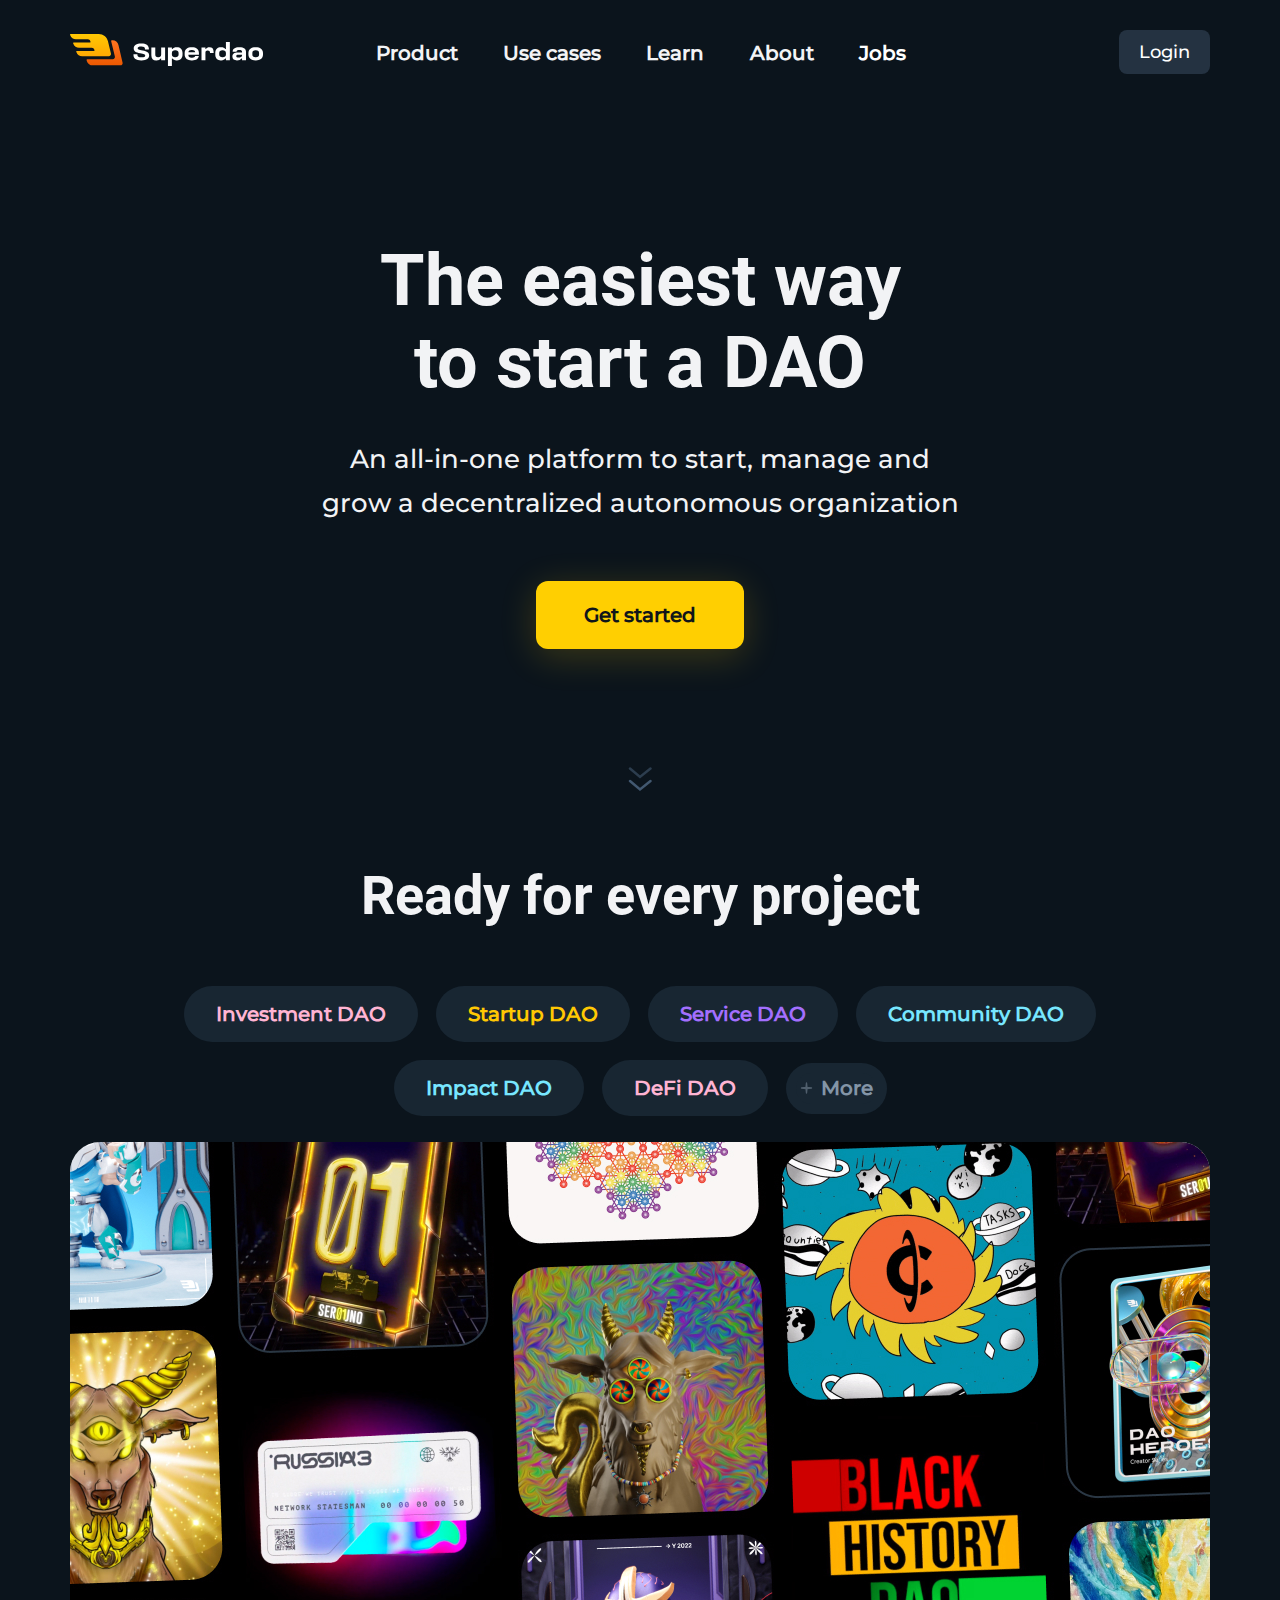
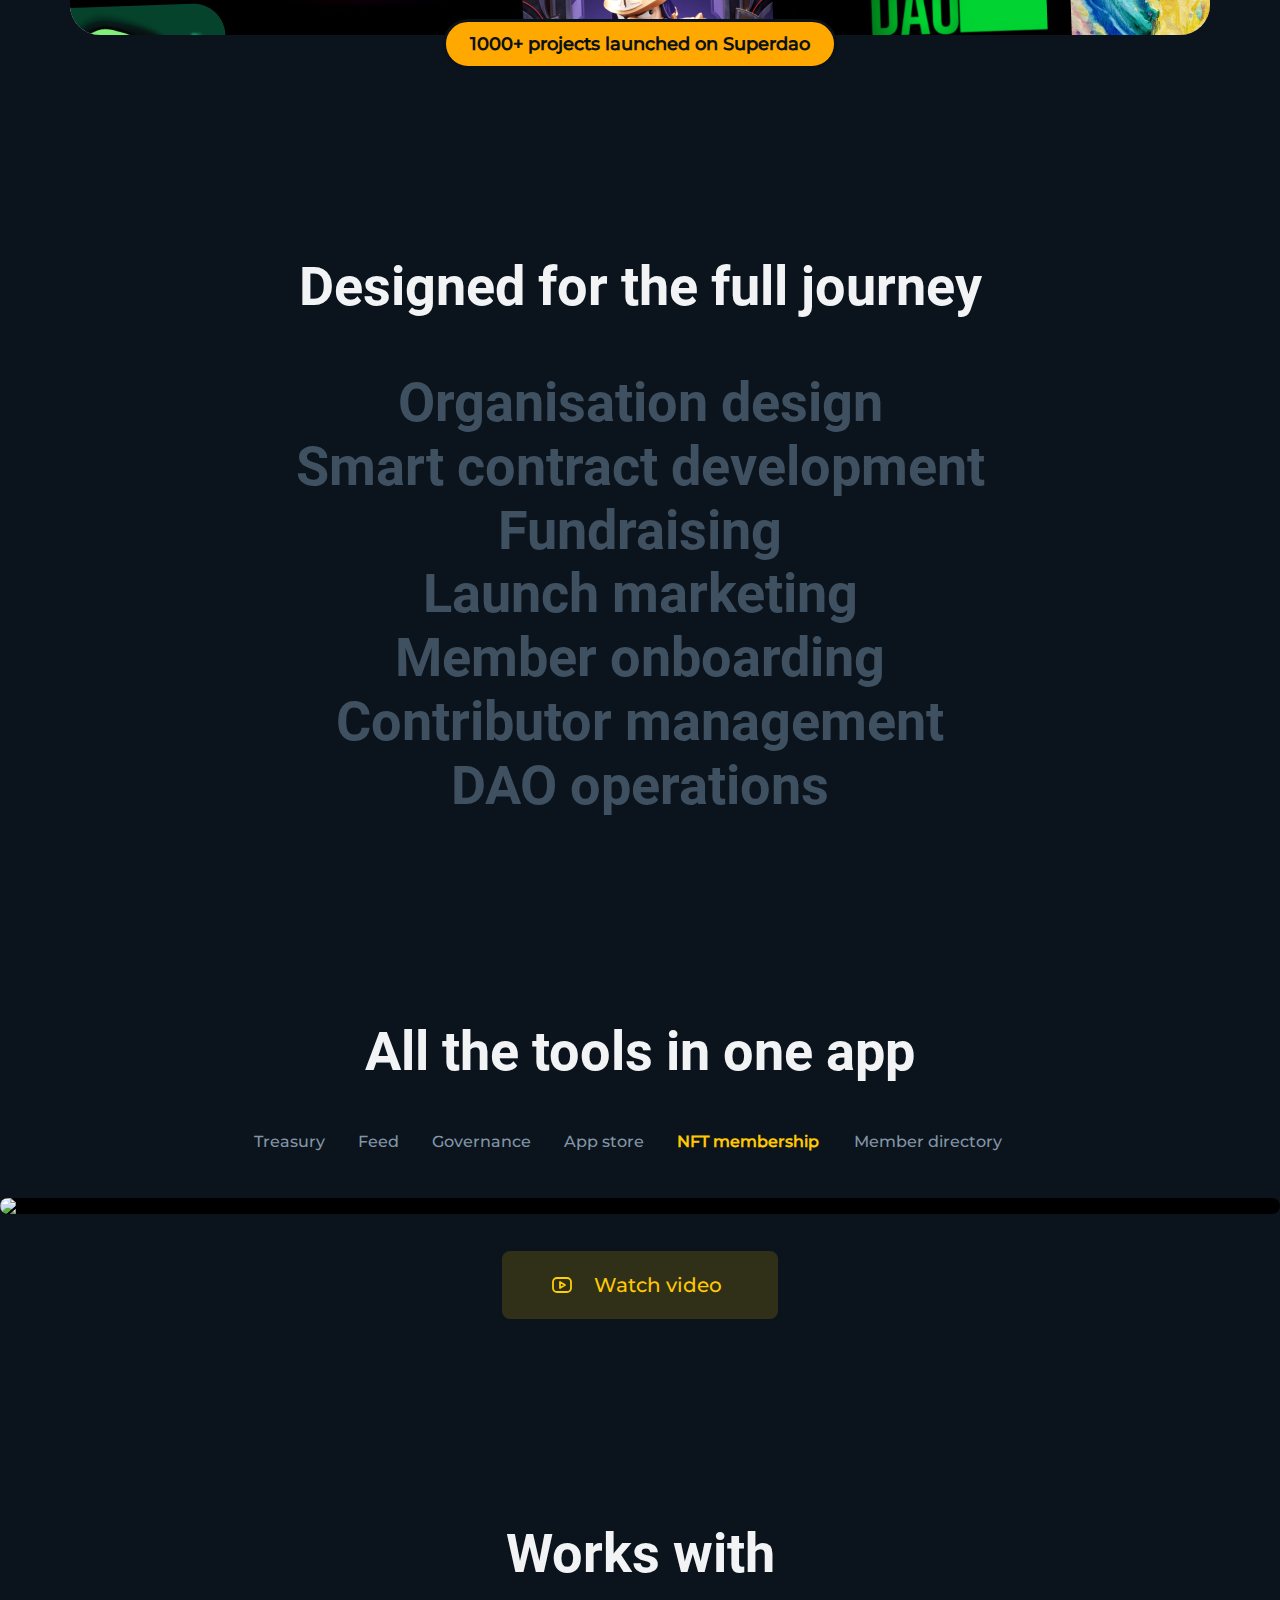
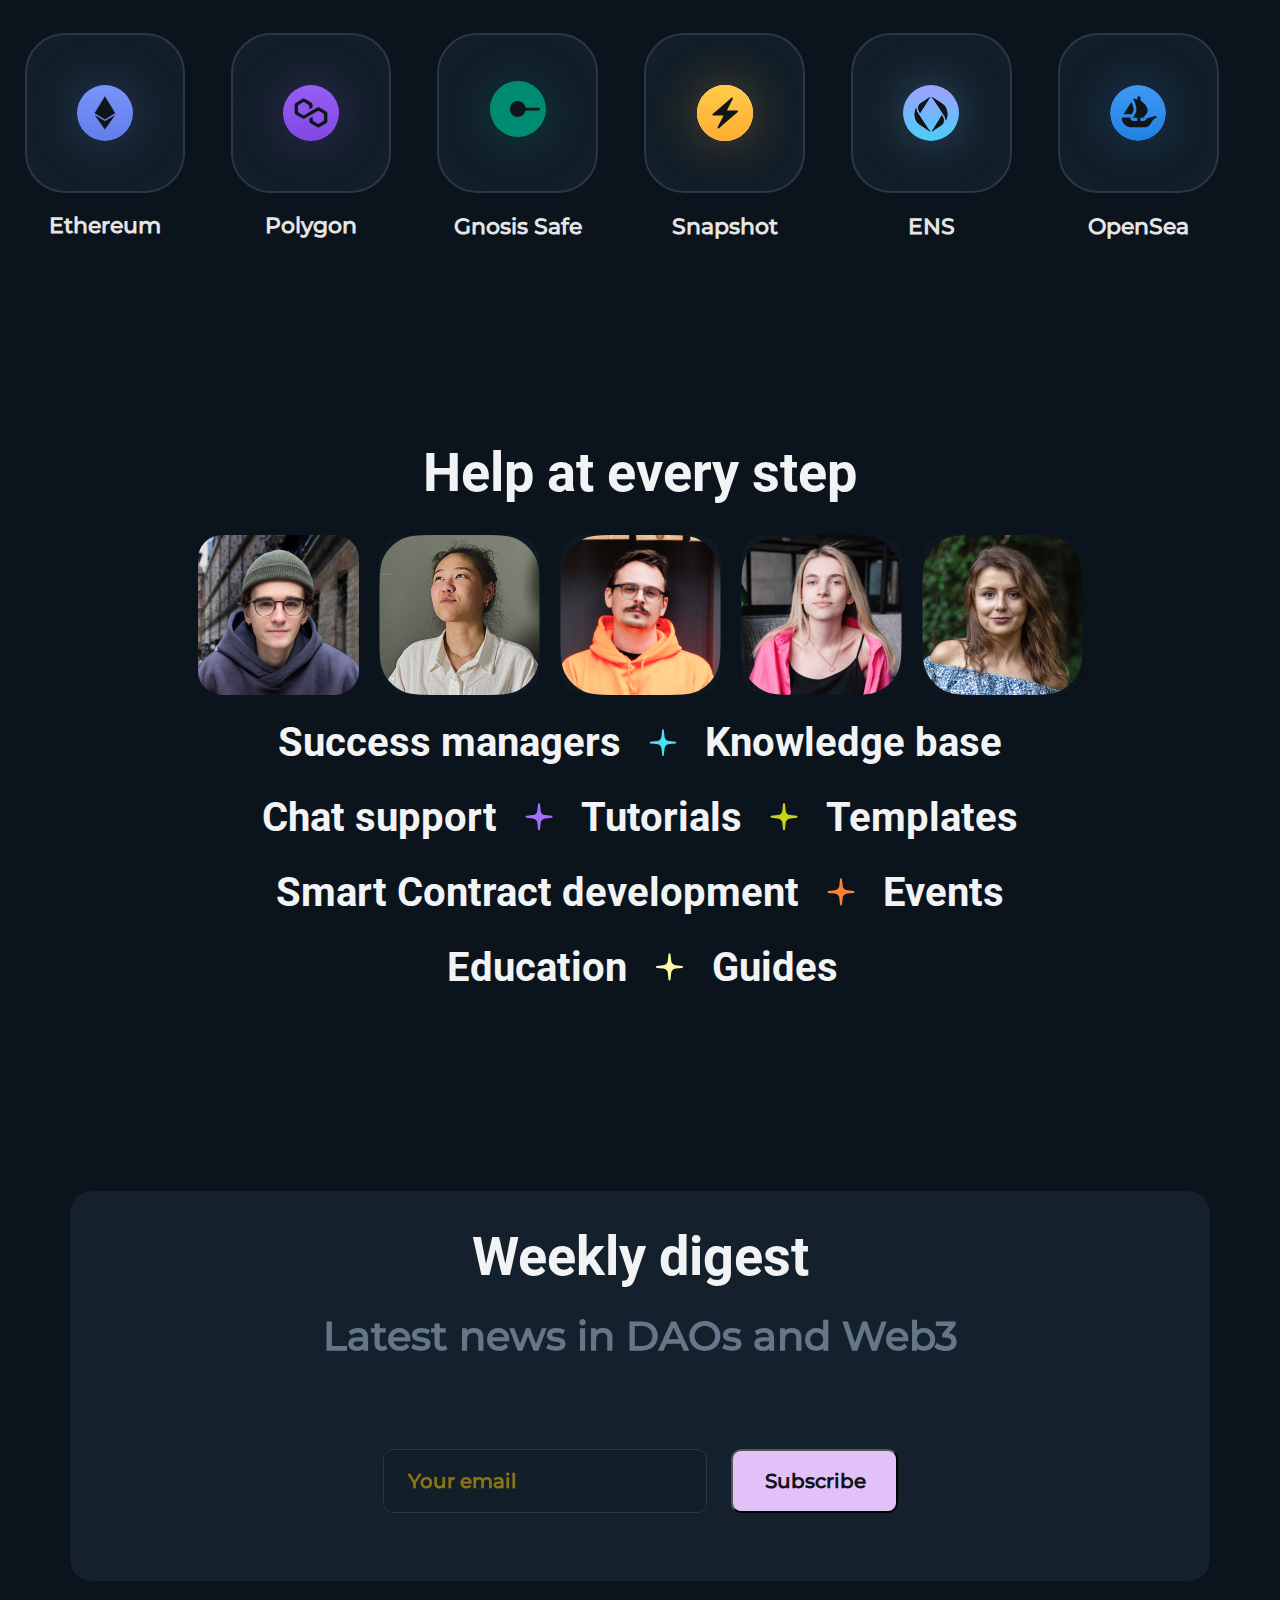
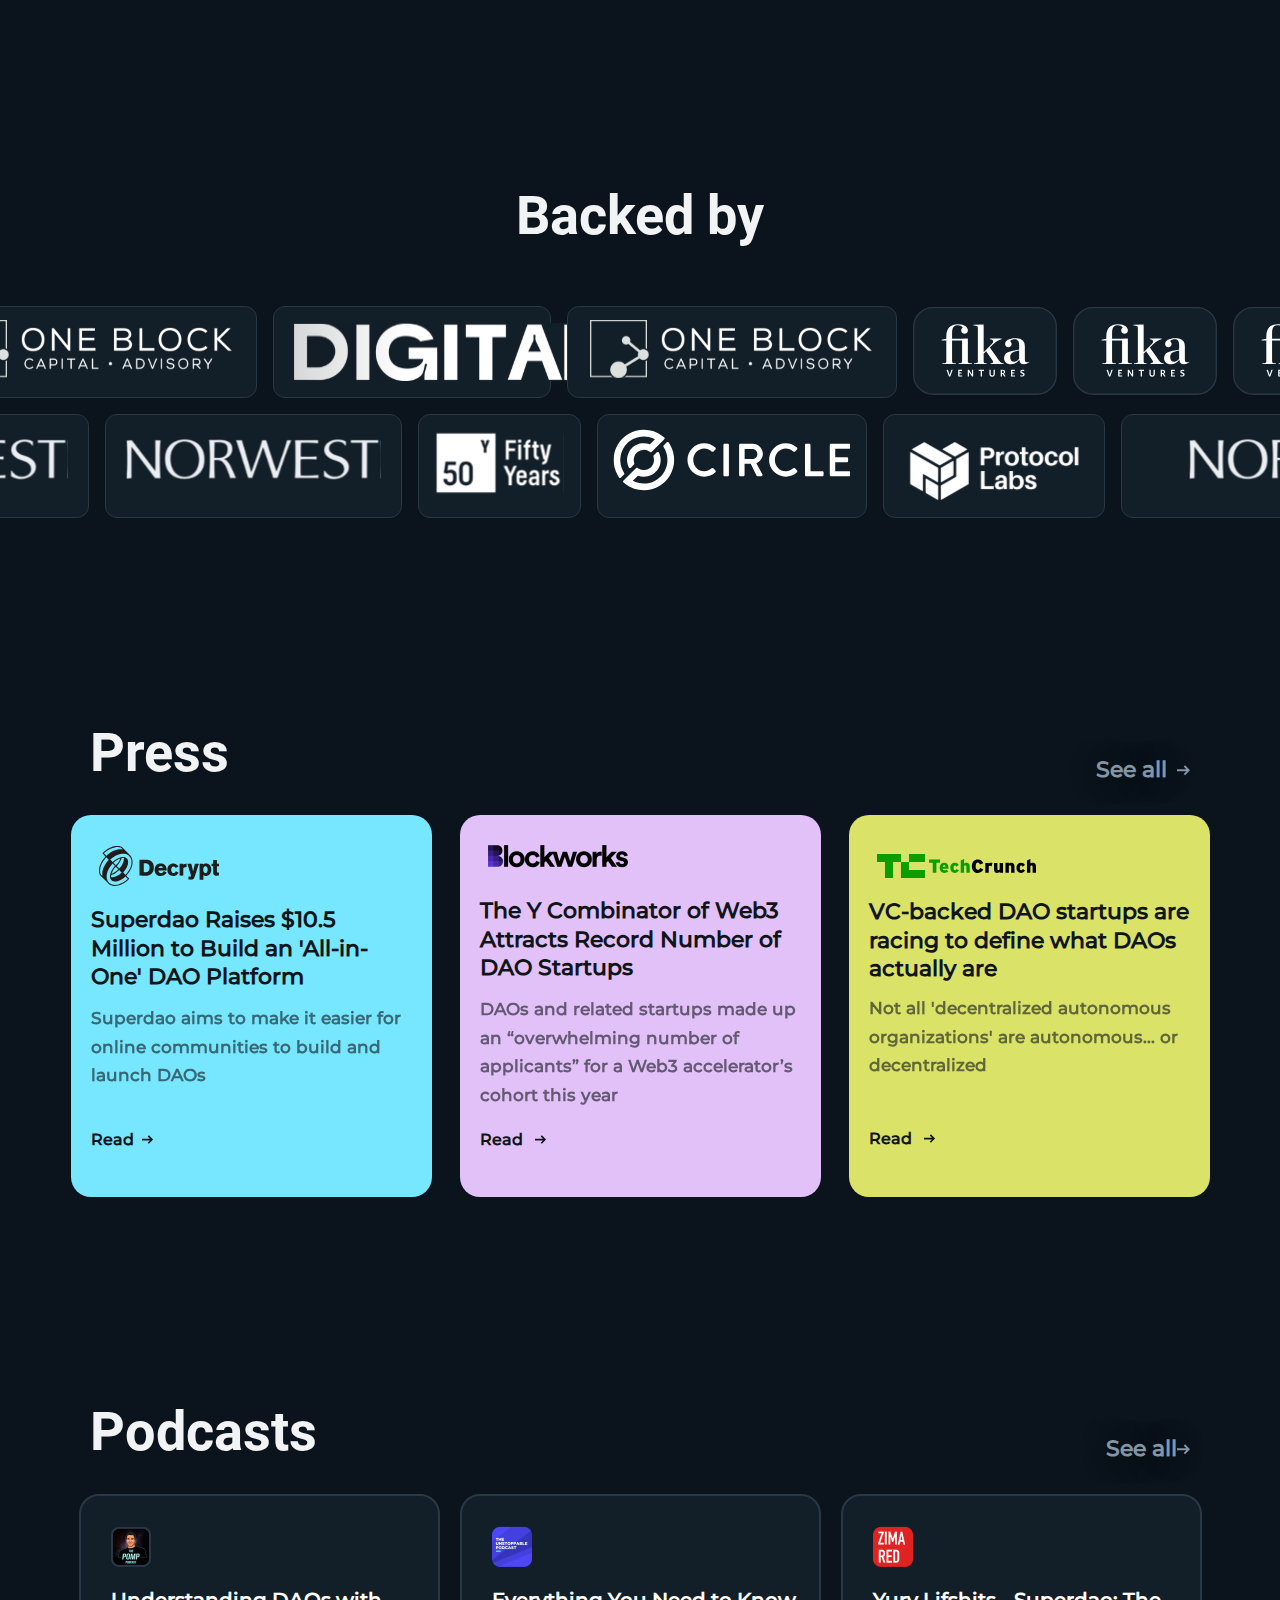
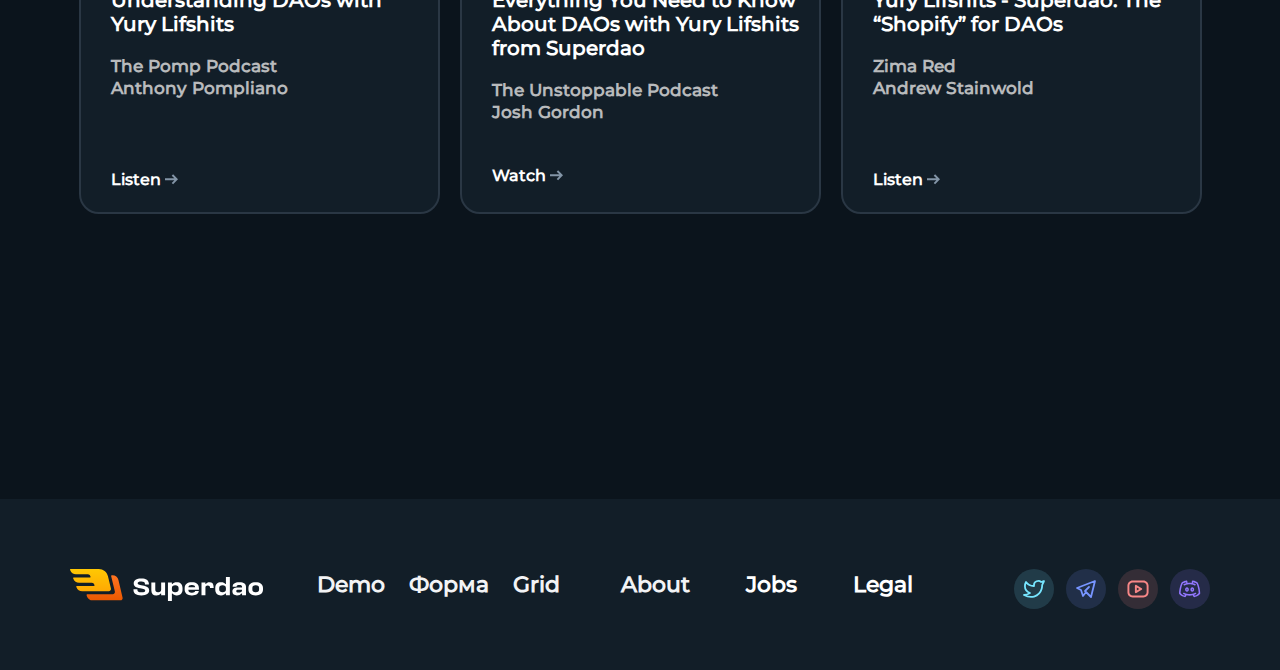
==== commit 19814e12: "Исправление замеченной ошибки" ====
--- a/.github/index.html
+++ b/.github/index.html
@@ -128,7 +128,7 @@
         </section>
         <section>
             <h2 class = "Works-with">Works with</h2>
-            <ul class="list-project">
+            <ul class="list-project-eter">
                 <li class="work-with-text"><img src="img/Frame 5583.svg" alt="Ethereum"> <p> Ethereum</p></li>
                 <li class="work-with-text"><img src="img/Frame 5502.svg" alt="Polygon"><p> Polygon</p></li>
                 <li class="work-with-text"><img src="img/Frame 5584.svg" alt="Gnosis Safe"><p>Gnosis Safe</p></li>
--- a/.github/style.css
+++ b/.github/style.css
@@ -537,6 +537,24 @@
   margin-bottom: 2rem;
 }
 
+.list-project-eter {
+  padding-inline: 0;
+  max-width: 35rem;
+  display: flex;
+  gap: 0.5em;
+  font-size: 1.2rem;
+  line-height: 1.5;
+  flex-wrap: wrap;
+  list-style-type: none;
+  margin-top: 2.4rem;
+  margin-inline: auto;
+  padding-left: 0;  
+  align-items: center;
+  text-align: center;
+  justify-content: center;
+  margin-bottom: 2rem;
+}
+
 .org-first-1200 {
   display: none;
 }
@@ -595,6 +613,9 @@
     margin-bottom: 4.4rem;
   }
   .list-project {
+    margin-top: 0rem;
+  }
+  .list-project-eter {
     margin-top: 0rem;
   }
   .pointer {
@@ -782,12 +803,19 @@
   margin: 0;
 }
 
+.list-project-eter p{
+  margin: 0;
+}
+
 .list-project-second {
   display: none;
 }
 
 @media screen and (min-width: 769px) {
   .list-project {
+    max-width: 64rem;
+  }
+  .list-project-eter {
     max-width: 64rem;
   }
 }
@@ -2129,6 +2157,9 @@
   .list-project {
     max-width: 110rem;
   }
+  .list-project-eter {
+    max-width: 110rem;
+  }
   .projects-launch {
     padding: 0.4rem 2.4rem;
     font-size: 1.8rem;
@@ -2166,7 +2197,7 @@
     font-size: 5.4rem;
     margin-bottom: 4.4rem;
   }
-  .list-project {
+  .list-project-eter {
     display: none;
   }
   .list-project-second {
